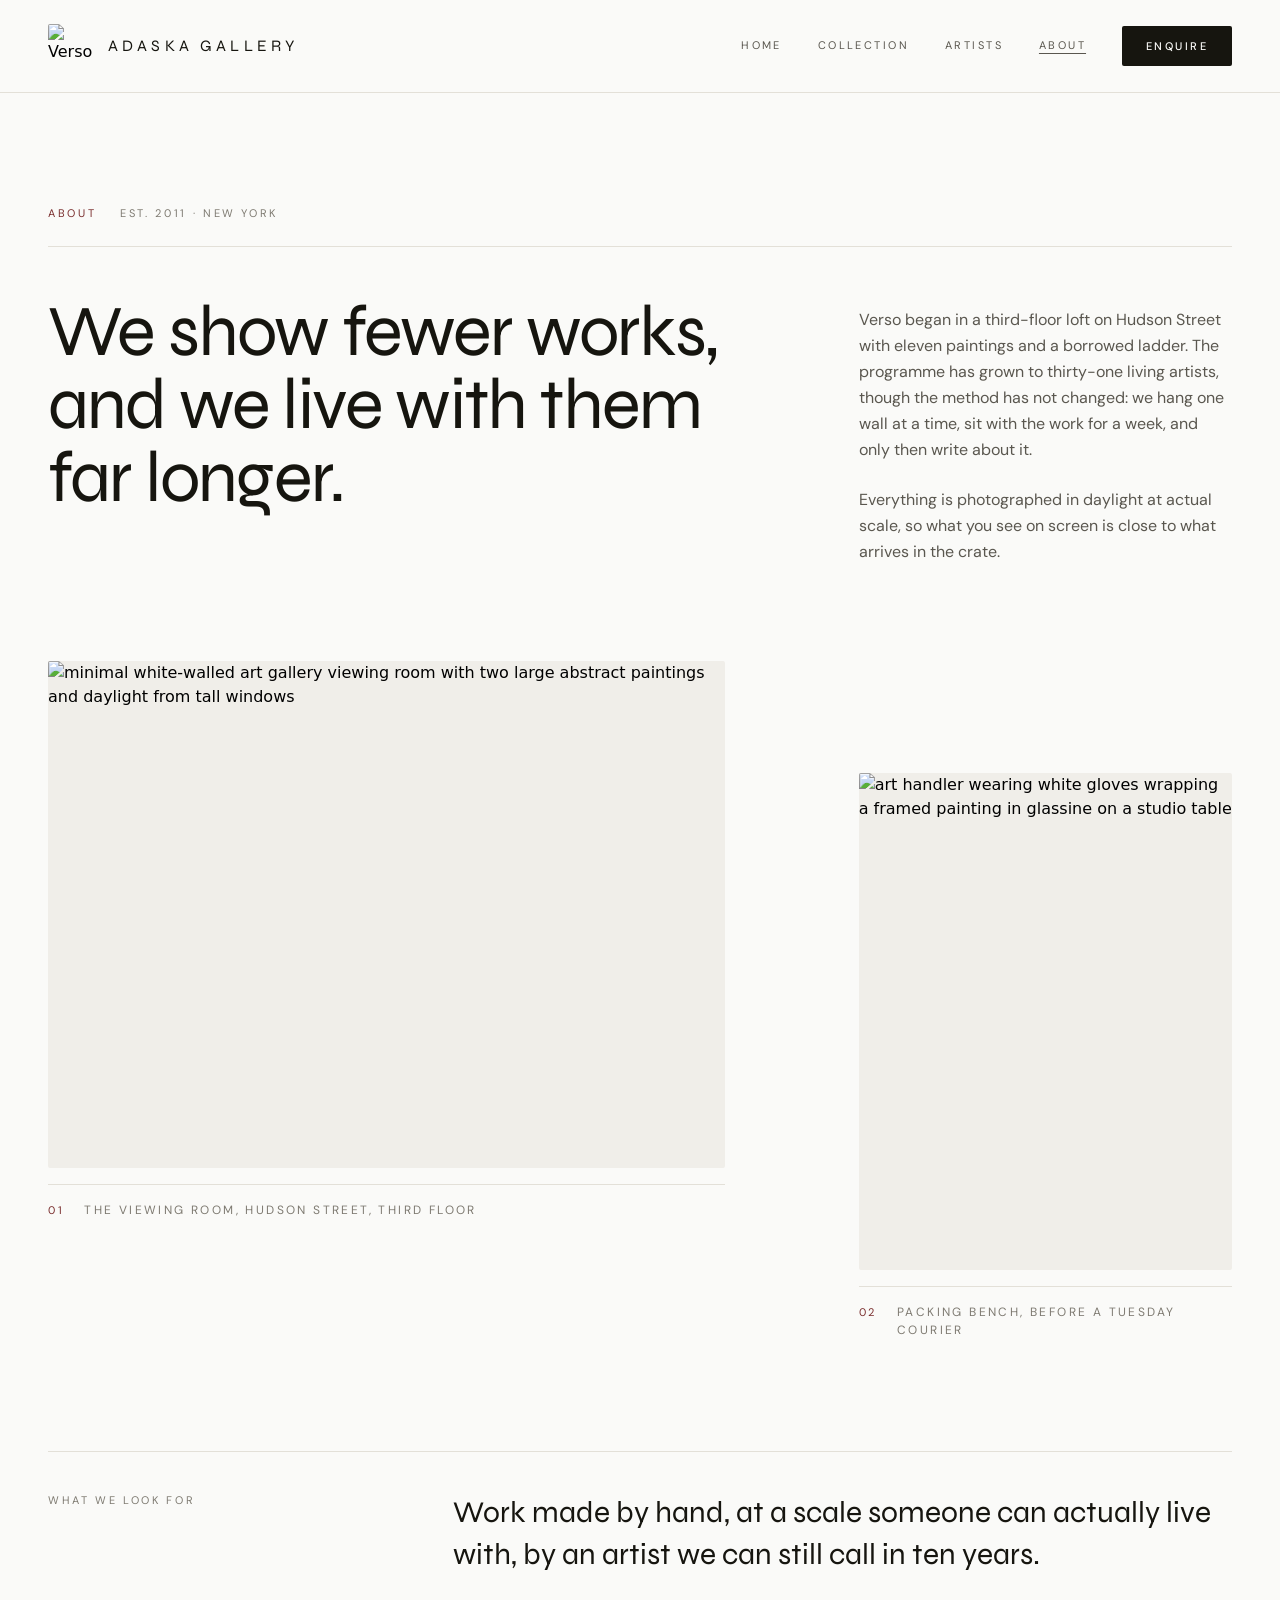
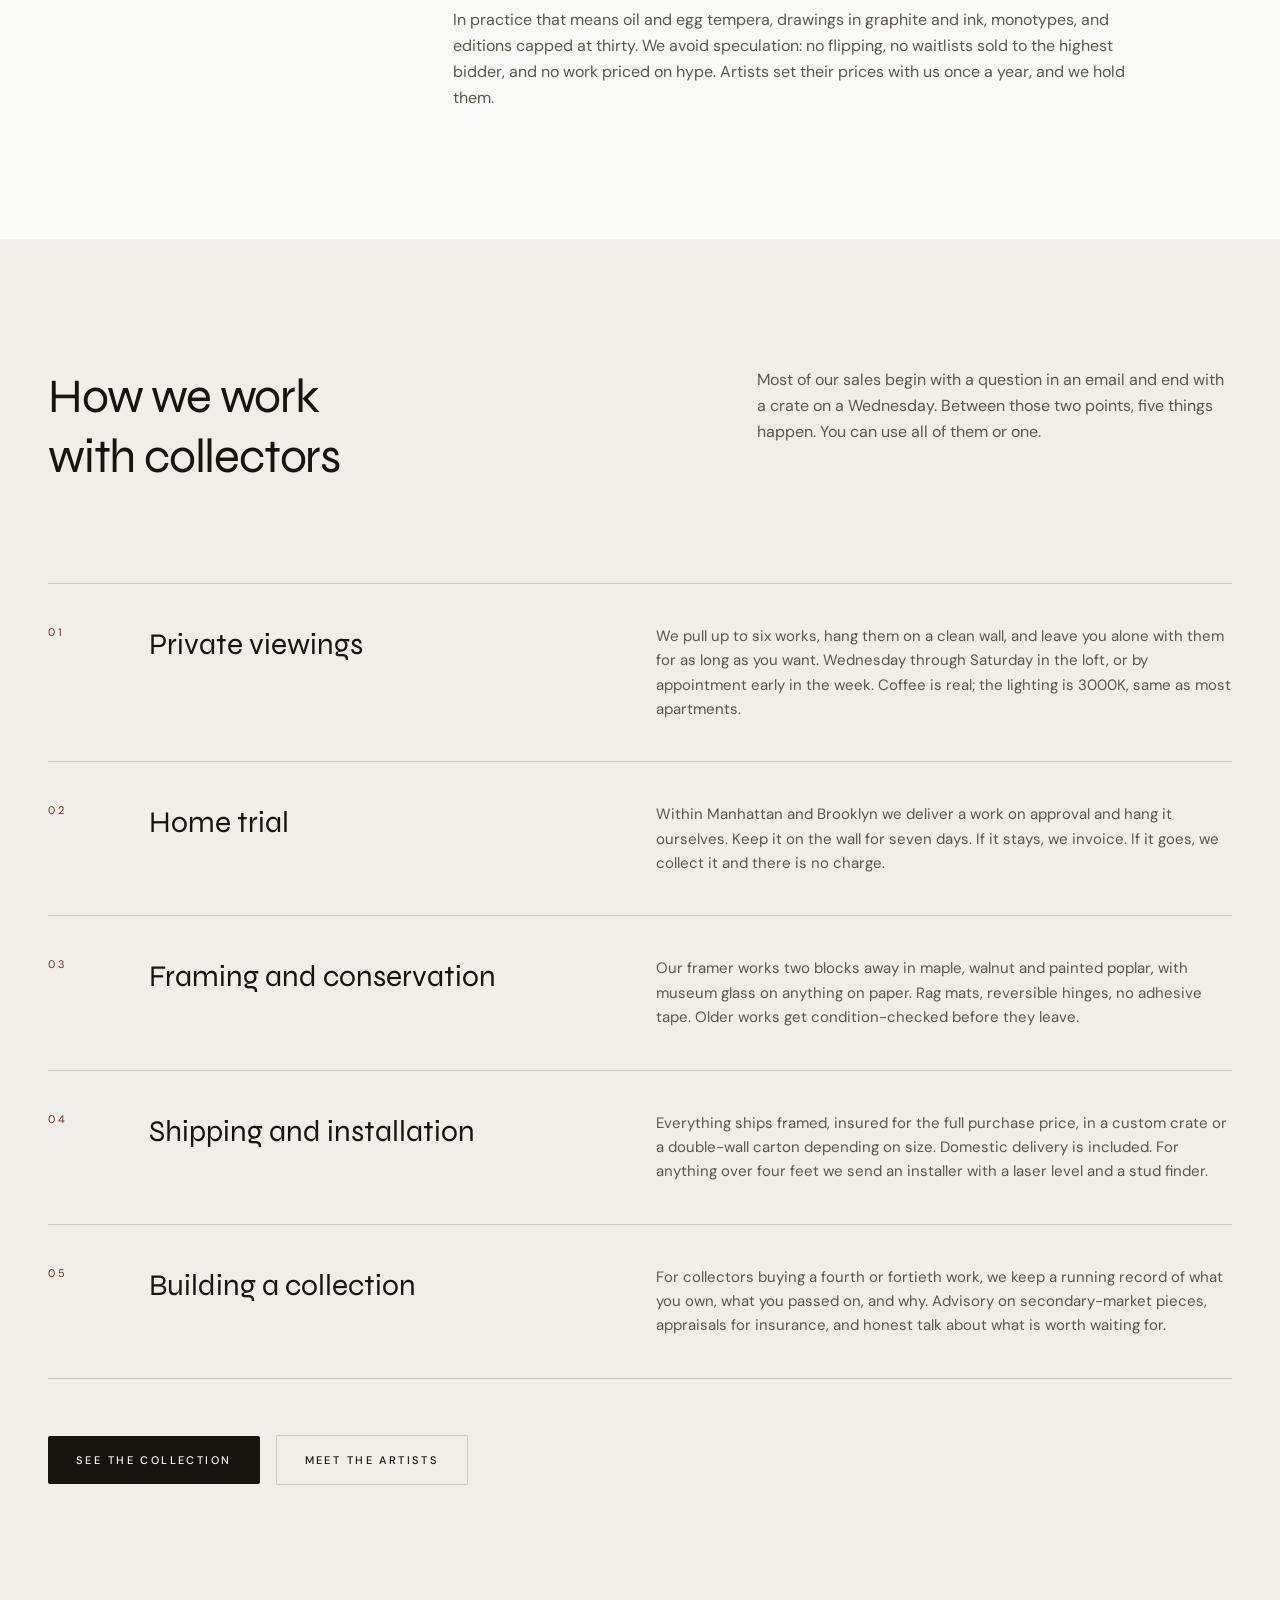
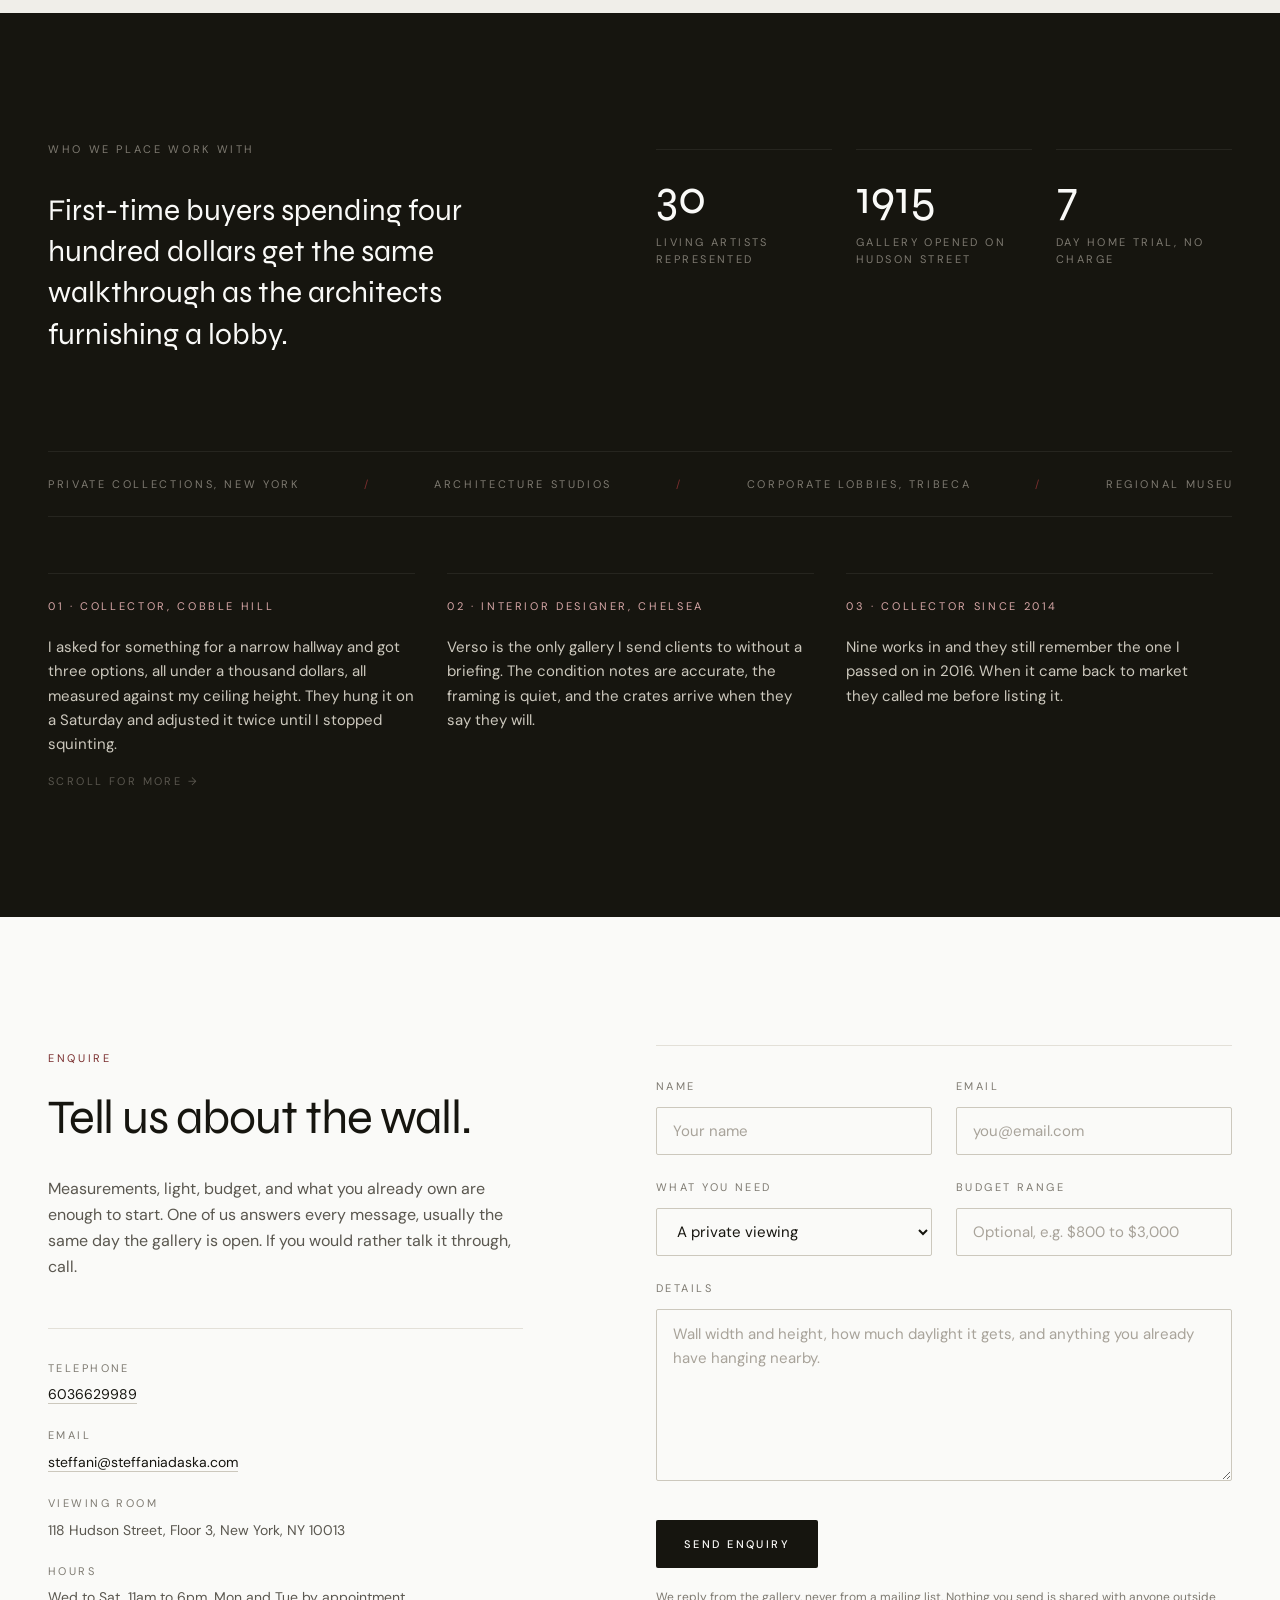
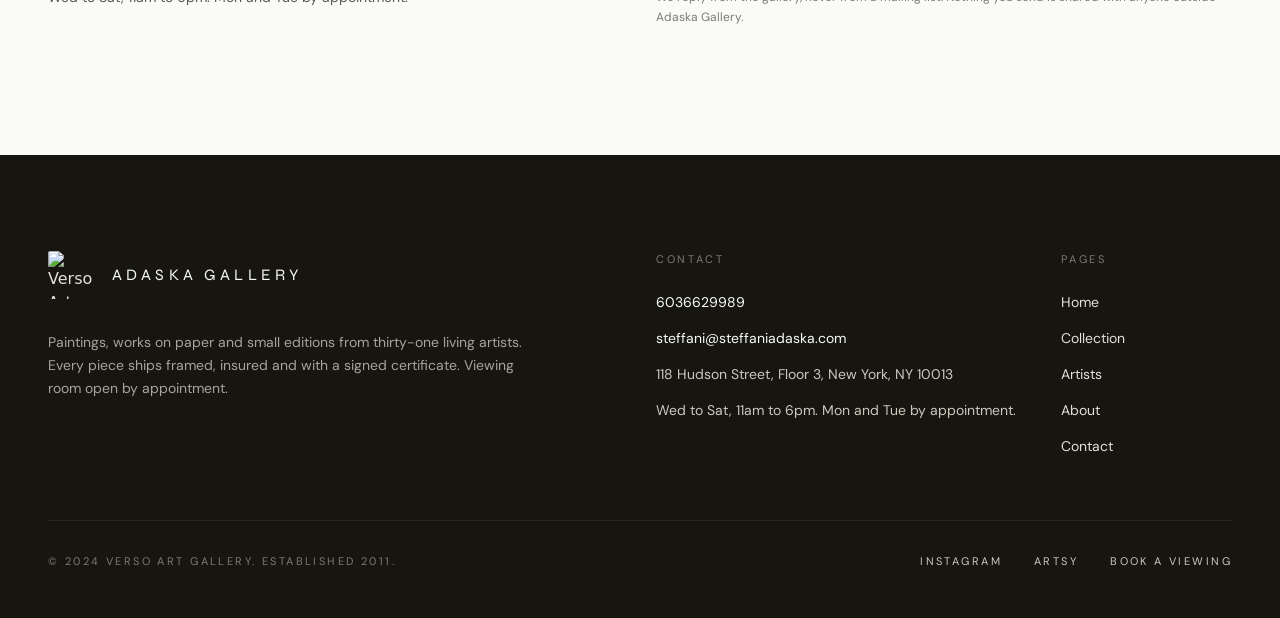
==== about.html @ 9e231cb1 "Initial site generated by Tibly" ====
<!DOCTYPE html><html lang="en"><head>
<meta charset="utf-8"/>
<meta name="viewport" content="width=device-width, initial-scale=1"/>
<title>About Verso Art Gallery | Curatorial View, Collector Services</title>
<meta name="description" content="Verso Art Gallery has placed paintings, works on paper and small editions since 2011. Read how we select work, advise collectors, and handle framing, shipping and installation."/>
<link rel="canonical" href="https://adaska-gallery-8b06.sites.tibly.ai/about"/>
<meta property="og:type" content="website"/>
<meta property="og:url" content="https://adaska-gallery-8b06.sites.tibly.ai/about"/>
<meta property="og:site_name" content="Adaska Gallery"/>
<meta property="og:title" content="About Verso Art Gallery | Curatorial View, Collector Services"/>
<meta property="og:description" content="Verso Art Gallery has placed paintings, works on paper and small editions since 2011. Read how we select work, advise collectors, and handle framing, shipping and installation."/>
<meta name="twitter:card" content="summary_large_image"/>
<script type="application/ld+json" data-tibly-business="">{"@context":"https://schema.org","@type":"Store","email":"steffani@steffaniadaska.com","image":"https://br-winter-boat-ajcnusyq.storage.c-3.us-east-2.aws.neon.tech/tibly-site-media/sites/581e0ce3-4caa-4402-85e6-5f423e33d78e/578f8a3b38a22bcd1ecb31f3c4809f57.jpg","name":"Adaska Gallery","telephone":"6036629989","url":"https://adaska-gallery-8b06.sites.tibly.ai/"}</script>
<link rel="preconnect" href="https://fonts.googleapis.com"/>
<link rel="preconnect" href="https://fonts.gstatic.com" crossorigin=""/>
<link href="https://fonts.googleapis.com/css2?family=Syne:wght@400;500;600;700;800&amp;family=DM+Sans:ital,opsz,wght@0,9..40,300;0,9..40,400;0,9..40,500;1,9..40,400&amp;display=swap" rel="stylesheet"/>
<style>details[open] > *:not(summary){animation:tibly-acc .35s ease}@keyframes tibly-acc{from{opacity:0;transform:translateY(-4px)}}</style>
<style>@media (prefers-reduced-motion:no-preference){.tibly-fx{opacity:0;transform:translateY(24px);transition:opacity .7s ease,transform .7s ease}.tibly-fx.tibly-fx-in{opacity:1;transform:none}}</style>
<script>addEventListener('DOMContentLoaded',function(){if(!('IntersectionObserver' in window))return;var io=new IntersectionObserver(function(es){es.forEach(function(en){if(en.isIntersecting){en.target.classList.add('tibly-fx-in');io.unobserve(en.target)}})},{rootMargin:'0px 0px -8% 0px'});document.querySelectorAll('section[data-block] > *').forEach(function(el){if(el.getBoundingClientRect().top>innerHeight){el.classList.add('tibly-fx');io.observe(el)}})});</script>

<link rel="icon" href="https://br-winter-boat-ajcnusyq.storage.c-3.us-east-2.aws.neon.tech/tibly-site-media/sites/581e0ce3-4caa-4402-85e6-5f423e33d78e/578f8a3b38a22bcd1ecb31f3c4809f57.jpg"/>
<style>.tibly-ba{position:relative;overflow:hidden;--ba:50%;cursor:ew-resize;touch-action:pan-y;user-select:none;-webkit-user-select:none}.tibly-ba>img{display:block;width:100%;height:100%;object-fit:cover}.tibly-ba .tibly-ba-before{position:absolute;inset:0;clip-path:inset(0 calc(100% - var(--ba)) 0 0)}.tibly-ba .tibly-ba-before img{display:block;width:100%;height:100%;object-fit:cover}.tibly-ba::after{content:'';position:absolute;top:0;bottom:0;left:var(--ba);width:2px;margin-left:-1px;background:#fff;box-shadow:0 0 6px rgba(0,0,0,.55);pointer-events:none;z-index:1}.tibly-ba::before{content:'';position:absolute;top:50%;left:var(--ba);width:44px;height:44px;transform:translate(-50%,-50%);border-radius:9999px;background:rgba(0,0,0,.75) url("data:image/svg+xml,%3Csvg%20xmlns='http://www.w3.org/2000/svg'%20viewBox='0%200%2024%2024'%20fill='%23fff'%3E%3Cpath%20d='M9%206l-6%206%206%206zM15%206l6%206-6%206z'/%3E%3C/svg%3E") center/22px 22px no-repeat;border:2px solid #fff;box-shadow:0 2px 8px rgba(0,0,0,.4);pointer-events:none;z-index:1}.tibly-ba input[type=range]{position:absolute;inset:0;width:100%;height:100%;margin:0;opacity:0;pointer-events:none;-webkit-appearance:none;appearance:none;z-index:2}[data-lightbox]{cursor:zoom-in}.tibly-lb{position:fixed;inset:0;z-index:9999;background:rgba(0,0,0,.92);display:flex;align-items:center;justify-content:center;cursor:zoom-out;padding:24px}.tibly-lb img{max-width:100%;max-height:100%;object-fit:contain}</style>
<script>document.addEventListener('input',function(e){var t=e.target;if(!t||t.type!=='range')return;var c=t.closest&&t.closest('.tibly-ba');if(c)c.style.setProperty('--ba',t.value+'%')});document.addEventListener('pointerdown',function(e){var c=e.target.closest&&e.target.closest('.tibly-ba');if(!c||e.button>0)return;e.preventDefault();var inp=c.querySelector('input[type=range]');var set=function(x){var r=c.getBoundingClientRect();if(!r.width)return;var p=Math.max(0,Math.min(100,(x-r.left)*100/r.width));c.style.setProperty('--ba',p+'%');if(inp)inp.value=Math.round(p)};set(e.clientX);var mv=function(ev){set(ev.clientX)};var up=function(){document.removeEventListener('pointermove',mv);document.removeEventListener('pointerup',up);document.removeEventListener('pointercancel',up)};document.addEventListener('pointermove',mv);document.addEventListener('pointerup',up);document.addEventListener('pointercancel',up)});document.addEventListener('click',function(e){var im=e.target.closest&&e.target.closest('[data-lightbox]');if(!im||!(im.currentSrc||im.src))return;e.preventDefault();var o=document.createElement('div');o.className='tibly-lb';var big=document.createElement('img');big.src=im.currentSrc||im.src;big.alt=im.alt||'';o.appendChild(big);o.addEventListener('click',function(){o.remove()});document.addEventListener('keydown',function esc(ev){if(ev.key==='Escape'){o.remove();document.removeEventListener('keydown',esc)}});document.body.appendChild(o)});document.addEventListener('click',function(e){var x=e.target.closest&&e.target.closest('[data-announce-close]');if(!x)return;var b=x.closest('[data-announce]');if(b){b.style.display='none';try{sessionStorage.setItem('tibly-announce','1')}catch(_){}}});addEventListener('DOMContentLoaded',function(){try{if(sessionStorage.getItem('tibly-announce')==='1'){var b=document.querySelector('[data-announce]');if(b)b.style.display='none'}}catch(_){}if('IntersectionObserver' in window&&!matchMedia('(prefers-reduced-motion:reduce)').matches){var els=document.querySelectorAll('[data-count]');if(els.length){var io=new IntersectionObserver(function(es){es.forEach(function(en){if(!en.isIntersecting)return;io.unobserve(en.target);var el=en.target,s=el.textContent||'',m=s.match(/[\d,]*\d(?:\.\d+)?/);if(!m)return;var raw=m[0],num=parseFloat(raw.replace(/,/g,''));if(!isFinite(num))return;var pre=s.slice(0,m.index),post=s.slice(m.index+raw.length),grp=raw.indexOf(',')>=0,dec=(raw.split('.')[1]||'').length,t0=performance.now();requestAnimationFrame(function tick(now){var p=Math.min((now-t0)/1400,1);p=1-Math.pow(1-p,3);var v=(num*p).toFixed(dec);if(grp)v=Number(v).toLocaleString('en-US',{minimumFractionDigits:dec});el.textContent=pre+v+post;if(p<1)requestAnimationFrame(tick)})})},{rootMargin:'0px 0px -10% 0px'});els.forEach(function(el){io.observe(el)})}}var badge=document.querySelector('[data-tibly-open]');if(badge){var src=document.querySelector('[data-tibly-field="hours"]');var txt=(src&&src.textContent||'').toLowerCase();var days=['sun','mon','tue','wed','thu','fri','sat'];var toMin=function(h,mm,ap){h=+h;mm=+(mm||0);if(ap==='pm'&&h!==12)h+=12;if(ap==='am'&&h===12)h=0;return h*60+mm};var spans=[];var re=/(sun|mon|tue|wed|thu|fri|sat|daily|every ?day)[a-z]*\s*(?:[-\u2013\u2014]\s*(sun|mon|tue|wed|thu|fri|sat)[a-z]*)?\s*:?\s*(\d{1,2})(?::(\d{2}))?\s*(am|pm)?\s*[-\u2013\u2014]\s*(\d{1,2})(?::(\d{2}))?\s*(am|pm)?/g,mm;while((mm=re.exec(txt))){var d1=mm[1].slice(0,3),d2=mm[2],ap1=mm[5]||(mm[8]==='pm'&&+mm[3]<=+mm[6]?'am':mm[8]),o=toMin(mm[3],mm[4],ap1),c=toMin(mm[6],mm[7],mm[8]);var from=d1==='dai'||d1==='eve'?0:days.indexOf(d1),to=d2?days.indexOf(d2.slice(0,3)):(d1==='dai'||d1==='eve'?6:from);if(from<0)continue;for(var d=from;;d=(d+1)%7){spans.push([d,o,c]);if(d===to)break}}if(spans.length){var now=new Date(),cur=now.getDay(),min=now.getHours()*60+now.getMinutes();var open=spans.some(function(s){return s[0]===cur&&min>=s[1]&&min<s[2]});badge.textContent=open?(badge.getAttribute('data-open-text')||'Open now'):(badge.getAttribute('data-closed-text')||'Closed now');badge.setAttribute('data-state',open?'open':'closed');badge.hidden=false}}});</script>
<style>header a[aria-current="page"]:not(:has(img,svg)){text-decoration:underline;text-underline-offset:4px;text-decoration-thickness:1px}</style>
<style>#nav-open~[class*="peer-checked:"][class*="fixed"]{min-height:100vh;min-height:100dvh}@media (prefers-reduced-motion:no-preference){label[for="nav-open"] span{transition:transform .3s ease,opacity .2s ease}header:has(#nav-open:checked) label[for="nav-open"]:not([aria-label="Close" i]) span:not(:has(span)):nth-of-type(1){transform:translateY(8px) rotate(45deg)}header:has(#nav-open:checked) label[for="nav-open"]:not([aria-label="Close" i]) span:not(:has(span)):nth-of-type(2){opacity:0}header:has(#nav-open:checked) label[for="nav-open"]:not([aria-label="Close" i]) span:not(:has(span)):nth-of-type(3){transform:translateY(-8px) rotate(-45deg)}#nav-open:checked~[class*="peer-checked:"]{animation:tibly-nav-in .25s ease}#nav-open:checked~[class*="peer-checked:"] label[for="nav-open"]{display:inline-block;animation:tibly-x-in .35s ease}@keyframes tibly-nav-in{from{opacity:0;transform:translateY(10px)}}@keyframes tibly-x-in{from{opacity:0;transform:rotate(-90deg) scale(.6)}}}</style>
<link rel="stylesheet" href="/styles.css?v=82fcded2"/>
</head>
<body>
<!-- block:header -->
<header class="sticky top-0 z-40 bg-surface border-b border-brand-200">
  <input type="checkbox" id="nav-open" class="peer sr-only"/>

  <div class="mx-auto w-full max-w-7xl px-5 sm:px-8 lg:px-12 flex items-center justify-between gap-6 py-4 md:py-6">
    <a class="flex items-center gap-3 sm:gap-4 group" href="/">
      <img data-tibly-logo="" src="https://br-winter-boat-ajcnusyq.storage.c-3.us-east-2.aws.neon.tech/tibly-site-media/sites/581e0ce3-4caa-4402-85e6-5f423e33d78e/578f8a3b38a22bcd1ecb31f3c4809f57.jpg" alt="Verso Art Gallery" class="h-9 w-9 md:h-11 md:w-11 object-cover rounded-xs"/>
      <span class="font-display text-[13px] sm:text-sm md:text-base font-600 uppercase tracking-[0.26em] text-ink transition-colors duration-300 group-hover:text-accent-600" data-tibly-field="business-name">Adaska Gallery</span>
    </a>

    <nav aria-label="Main" class="hidden md:flex items-center gap-9 font-body text-[11px] uppercase tracking-[0.22em] text-brand-600">
      <a class="py-1 border-b border-transparent hover:border-accent-600 hover:text-ink transition-colors duration-300" href="/">Home</a>
      <a class="py-1 border-b border-transparent hover:border-accent-600 hover:text-ink transition-colors duration-300" href="/collection">Collection</a>
      <a class="py-1 border-b border-transparent hover:border-accent-600 hover:text-ink transition-colors duration-300" href="/artists">Artists</a>
      <a aria-current="page" class="py-1 border-b border-transparent hover:border-accent-600 hover:text-ink transition-colors duration-300" href="/about">About</a>
      <a class="btn px-6 py-3" href="/contact">Enquire</a>
    </nav>

    <label for="nav-open" class="md:hidden cursor-pointer p-2 -mr-2" aria-label="Menu">
      <span class="block h-px w-7 bg-ink"></span>
      <span class="block h-px w-7 bg-ink mt-2"></span>
      <span class="block h-px w-7 bg-ink mt-2"></span>
    </label>
  </div>

  <div class="hidden peer-checked:flex md:hidden fixed inset-0 z-50 flex-col bg-surface">
    <div class="flex items-center justify-between px-5 py-4 border-b border-brand-200">
      <span class="flex items-center gap-3">
        <img src="https://br-winter-boat-ajcnusyq.storage.c-3.us-east-2.aws.neon.tech/tibly-site-media/sites/581e0ce3-4caa-4402-85e6-5f423e33d78e/578f8a3b38a22bcd1ecb31f3c4809f57.jpg" alt="Verso Art Gallery" class="h-9 w-9 object-cover rounded-xs"/>
        <span class="font-display text-[13px] uppercase tracking-[0.26em] text-ink">Verso Art Gallery</span>
      </span>
      <label for="nav-open" aria-label="Close" class="cursor-pointer p-2 -mr-2 text-ink">
        <svg viewBox="0 0 24 24" class="h-7 w-7" fill="none" stroke="currentColor" stroke-width="1"><path d="M5 5l14 14M19 5L5 19"></path></svg>
      </label>
    </div>

    <nav aria-label="Main" class="flex-1 overflow-y-auto px-5 py-10 flex flex-col gap-7">
      <a class="flex items-baseline gap-4 font-display text-3xl text-ink" href="/">
        <span class="font-body text-[11px] tracking-[0.24em] text-accent-600">01</span>Home</a>
      <a class="flex items-baseline gap-4 font-display text-3xl text-ink" href="/collection">
        <span class="font-body text-[11px] tracking-[0.24em] text-accent-600">02</span>Collection</a>
      <a class="flex items-baseline gap-4 font-display text-3xl text-ink" href="/artists">
        <span class="font-body text-[11px] tracking-[0.24em] text-accent-600">03</span>Artists</a>
      <a aria-current="page" class="flex items-baseline gap-4 font-display text-3xl text-ink" href="/about">
        <span class="font-body text-[11px] tracking-[0.24em] text-accent-600">04</span>About</a>
      <a class="flex items-baseline gap-4 font-display text-3xl text-ink" href="/contact">
        <span class="font-body text-[11px] tracking-[0.24em] text-accent-600">05</span>Contact</a>
    </nav>

    <div class="px-5 pb-10 pt-6 border-t border-brand-200">
      <a class="btn w-full" href="/contact">Enquire about a work</a>
    </div>
  </div>
</header>
<!-- /block:footer_placeholder_never_used -->
<!-- /block:header -->
<!-- block:about-strip -->
<section class="bg-surface" data-block="about-strip">
  <div class="mx-auto w-full max-w-7xl px-5 sm:px-8 lg:px-12 pt-16 pb-20 md:pt-28 md:pb-32">

    <div class="flex items-center gap-6 border-b border-brand-200 pb-6">
      <span class="font-body text-[11px] uppercase tracking-[0.24em] text-accent-600">About</span>
      <span class="font-body text-[11px] uppercase tracking-[0.24em] text-brand-500">Est. 2011 · New York</span>
    </div>

    <div class="mt-12 grid grid-cols-1 md:grid-cols-12 gap-10 md:gap-8">
      <div class="md:col-span-7">
        <h1 class="font-display text-4xl leading-[1.02] tracking-tight text-ink sm:text-5xl md:text-6xl lg:text-7xl">
          We show fewer works,<br class="hidden sm:block"/> and we live with them<br class="hidden sm:block"/> far longer.
        </h1>
      </div>
      <div class="md:col-span-4 md:col-start-9 md:pt-3">
        <p class="max-w-prose font-body text-base leading-relaxed text-brand-600">
          Verso began in a third-floor loft on Hudson Street with eleven paintings and a borrowed ladder. The programme has grown to thirty-one living artists, though the method has not changed: we hang one wall at a time, sit with the work for a week, and only then write about it.
        </p>
        <p class="mt-6 max-w-prose font-body text-base leading-relaxed text-brand-600">
          Everything is photographed in daylight at actual scale, so what you see on screen is close to what arrives in the crate.
        </p>
      </div>
    </div>

    <div class="mt-16 grid grid-cols-1 md:grid-cols-12 gap-10 md:gap-8 md:mt-24">
      <figure class="md:col-span-7">
        <div class="overflow-hidden rounded-xs bg-brand-100">
          <img loading="lazy" src="https://images.pexels.com/photos/7859581/pexels-photo-7859581.jpeg?auto=compress&amp;cs=tinysrgb&amp;h=650&amp;w=940" data-lightbox="" alt="minimal white-walled art gallery viewing room with two large abstract paintings and daylight from tall windows" class="w-full aspect-[4/3] object-cover animate-kenburns"/>
        </div>
        <figcaption class="mt-4 flex items-baseline gap-5 border-t border-brand-200 pt-4">
          <span class="font-body text-[11px] uppercase tracking-[0.24em] text-accent-600">01</span>
          <span class="font-body text-[12px] uppercase tracking-[0.2em] text-brand-500">The viewing room, Hudson Street, third floor</span>
        </figcaption>
      </figure>

      <figure class="md:col-span-4 md:col-start-9 md:mt-28">
        <div class="overflow-hidden rounded-xs bg-brand-100">
          <img loading="lazy" src="https://images.pexels.com/photos/3914064/pexels-photo-3914064.jpeg?auto=compress&amp;cs=tinysrgb&amp;h=650&amp;w=940" data-lightbox="" alt="art handler wearing white gloves wrapping a framed painting in glassine on a studio table" class="w-full aspect-[3/4] object-cover"/>
        </div>
        <figcaption class="mt-4 flex items-baseline gap-5 border-t border-brand-200 pt-4">
          <span class="font-body text-[11px] uppercase tracking-[0.24em] text-accent-600">02</span>
          <span class="font-body text-[12px] uppercase tracking-[0.2em] text-brand-500">Packing bench, before a Tuesday courier</span>
        </figcaption>
      </figure>
    </div>

    <div class="mt-20 grid grid-cols-1 md:grid-cols-12 gap-8 border-t border-brand-200 pt-10 md:mt-28">
      <h2 class="md:col-span-3 font-body text-[11px] uppercase tracking-[0.24em] text-brand-500">What we look for</h2>
      <div class="md:col-span-8 md:col-start-5">
        <p class="max-w-prose font-display text-2xl leading-snug text-ink sm:text-3xl">
          Work made by hand, at a scale someone can actually live with, by an artist we can still call in ten years.
        </p>
        <p class="mt-8 max-w-prose font-body text-base leading-relaxed text-brand-600">
          In practice that means oil and egg tempera, drawings in graphite and ink, monotypes, and editions capped at thirty. We avoid speculation: no flipping, no waitlists sold to the highest bidder, and no work priced on hype. Artists set their prices with us once a year, and we hold them.
        </p>
      </div>
    </div>
  </div>
</section>
<!-- /block:about-strip -->
<!-- block:service-list -->
<section class="bg-brand-100" data-block="service-list">
  <div class="mx-auto w-full max-w-7xl px-5 sm:px-8 lg:px-12 py-20 md:py-32">

    <div class="grid grid-cols-1 md:grid-cols-12 gap-8">
      <div class="md:col-span-4">
        <h2 class="font-display text-3xl leading-tight tracking-tight text-ink sm:text-4xl md:text-5xl">How we work<br class="hidden md:block"/> with collectors</h2>
      </div>
      <p class="md:col-span-5 md:col-start-8 max-w-prose font-body text-base leading-relaxed text-brand-600">
        Most of our sales begin with a question in an email and end with a crate on a Wednesday. Between those two points, five things happen. You can use all of them or one.
      </p>
    </div>

    <ul class="mt-16 md:mt-24">
      <li class="group border-t border-brand-300 py-8 md:py-10">
        <div class="grid grid-cols-1 md:grid-cols-12 gap-4 md:gap-8">
          <span class="md:col-span-1 font-body text-[11px] uppercase tracking-[0.24em] text-accent-600">01</span>
          <h3 class="md:col-span-4 font-display text-2xl leading-snug text-ink transition-colors duration-300 group-hover:text-accent-600 md:text-3xl">Private viewings</h3>
          <p class="md:col-span-6 md:col-start-7 max-w-prose font-body text-[15px] leading-relaxed text-brand-600">
            We pull up to six works, hang them on a clean wall, and leave you alone with them for as long as you want. Wednesday through Saturday in the loft, or by appointment early in the week. Coffee is real; the lighting is 3000K, same as most apartments.
          </p>
        </div>
      </li>

      <li class="group border-t border-brand-300 py-8 md:py-10">
        <div class="grid grid-cols-1 md:grid-cols-12 gap-4 md:gap-8">
          <span class="md:col-span-1 font-body text-[11px] uppercase tracking-[0.24em] text-accent-600">02</span>
          <h3 class="md:col-span-4 font-display text-2xl leading-snug text-ink transition-colors duration-300 group-hover:text-accent-600 md:text-3xl">Home trial</h3>
          <p class="md:col-span-6 md:col-start-7 max-w-prose font-body text-[15px] leading-relaxed text-brand-600">
            Within Manhattan and Brooklyn we deliver a work on approval and hang it ourselves. Keep it on the wall for seven days. If it stays, we invoice. If it goes, we collect it and there is no charge.
          </p>
        </div>
      </li>

      <li class="group border-t border-brand-300 py-8 md:py-10">
        <div class="grid grid-cols-1 md:grid-cols-12 gap-4 md:gap-8">
          <span class="md:col-span-1 font-body text-[11px] uppercase tracking-[0.24em] text-accent-600">03</span>
          <h3 class="md:col-span-4 font-display text-2xl leading-snug text-ink transition-colors duration-300 group-hover:text-accent-600 md:text-3xl">Framing and conservation</h3>
          <p class="md:col-span-6 md:col-start-7 max-w-prose font-body text-[15px] leading-relaxed text-brand-600">
            Our framer works two blocks away in maple, walnut and painted poplar, with museum glass on anything on paper. Rag mats, reversible hinges, no adhesive tape. Older works get condition-checked before they leave.
          </p>
        </div>
      </li>

      <li class="group border-t border-brand-300 py-8 md:py-10">
        <div class="grid grid-cols-1 md:grid-cols-12 gap-4 md:gap-8">
          <span class="md:col-span-1 font-body text-[11px] uppercase tracking-[0.24em] text-accent-600">04</span>
          <h3 class="md:col-span-4 font-display text-2xl leading-snug text-ink transition-colors duration-300 group-hover:text-accent-600 md:text-3xl">Shipping and installation</h3>
          <p class="md:col-span-6 md:col-start-7 max-w-prose font-body text-[15px] leading-relaxed text-brand-600">
            Everything ships framed, insured for the full purchase price, in a custom crate or a double-wall carton depending on size. Domestic delivery is included. For anything over four feet we send an installer with a laser level and a stud finder.
          </p>
        </div>
      </li>

      <li class="group border-t border-b border-brand-300 py-8 md:py-10">
        <div class="grid grid-cols-1 md:grid-cols-12 gap-4 md:gap-8">
          <span class="md:col-span-1 font-body text-[11px] uppercase tracking-[0.24em] text-accent-600">05</span>
          <h3 class="md:col-span-4 font-display text-2xl leading-snug text-ink transition-colors duration-300 group-hover:text-accent-600 md:text-3xl">Building a collection</h3>
          <p class="md:col-span-6 md:col-start-7 max-w-prose font-body text-[15px] leading-relaxed text-brand-600">
            For collectors buying a fourth or fortieth work, we keep a running record of what you own, what you passed on, and why. Advisory on secondary-market pieces, appraisals for insurance, and honest talk about what is worth waiting for.
          </p>
        </div>
      </li>
    </ul>

    <div class="mt-14 flex flex-col gap-4 sm:flex-row sm:items-center">
      <a class="btn" href="/collection">See the collection</a>
      <a class="btn-secondary" href="/artists">Meet the artists</a>
    </div>
  </div>
</section>
<!-- /block:service-list -->
<!-- block:clients-strip -->
<section class="bg-ink text-brand-200" data-block="clients-strip">
  <div class="mx-auto w-full max-w-7xl px-5 sm:px-8 lg:px-12 py-20 md:py-32">

    <div class="grid grid-cols-1 md:grid-cols-12 gap-10 md:gap-8">
      <div class="md:col-span-5">
        <h2 class="font-body text-[11px] uppercase tracking-[0.24em] text-brand-500">Who we place work with</h2>
        <p class="mt-8 max-w-prose font-display text-2xl leading-snug text-brand-50 sm:text-3xl">
          First-time buyers spending four hundred dollars get the same walkthrough as the architects furnishing a lobby.
        </p>
      </div>

      <dl class="md:col-span-6 md:col-start-7 grid grid-cols-1 sm:grid-cols-3 gap-10 sm:gap-6 md:pt-2">
        <div class="border-t border-brand-800 pt-6">
          <dd class="font-display text-4xl text-brand-50 md:text-5xl"><span data-count="">31</span></dd>
          <dt class="mt-3 font-body text-[11px] uppercase tracking-[0.22em] text-brand-500">Living artists represented</dt>
        </div>
        <div class="border-t border-brand-800 pt-6">
          <dd class="font-display text-4xl text-brand-50 md:text-5xl"><span data-count="">2011</span></dd>
          <dt class="mt-3 font-body text-[11px] uppercase tracking-[0.22em] text-brand-500">Gallery opened on Hudson Street</dt>
        </div>
        <div class="border-t border-brand-800 pt-6">
          <dd class="font-display text-4xl text-brand-50 md:text-5xl"><span data-count="">7</span></dd>
          <dt class="mt-3 font-body text-[11px] uppercase tracking-[0.22em] text-brand-500">Day home trial, no charge</dt>
        </div>
      </dl>
    </div>

    <div class="mt-16 md:mt-24 border-y border-brand-800 py-6 overflow-hidden">
      <div class="flex w-max animate-marquee items-center gap-12 font-body text-[11px] uppercase tracking-[0.24em] text-brand-500 sm:gap-16">
        <span>Private collections, New York</span><span class="text-accent-600">/</span>
        <span>Architecture studios</span><span class="text-accent-600">/</span>
        <span>Corporate lobbies, Tribeca</span><span class="text-accent-600">/</span>
        <span>Regional museum loans</span><span class="text-accent-600">/</span>
        <span>Hospitality commissions</span><span class="text-accent-600">/</span>
        <span>Interior designers</span><span class="text-accent-600">/</span>
        <span>Private collections, New York</span><span class="text-accent-600">/</span>
        <span>Architecture studios</span><span class="text-accent-600">/</span>
        <span>Corporate lobbies, Tribeca</span><span class="text-accent-600">/</span>
        <span>Regional museum loans</span><span class="text-accent-600">/</span>
        <span>Hospitality commissions</span><span class="text-accent-600">/</span>
        <span>Interior designers</span><span class="text-accent-600">/</span>
      </div>
    </div>

    <div class="mt-14 flex gap-5 overflow-x-auto snap-x snap-mandatory pb-4 md:gap-8">
      <figure class="shrink-0 snap-start w-[86%] sm:w-[46%] lg:w-[31%] border-t border-brand-800 pt-6">
        <figcaption class="font-body text-[11px] uppercase tracking-[0.24em] text-accent-300">01 · Collector, Cobble Hill</figcaption>
        <blockquote class="mt-5 font-body text-[15px] leading-relaxed text-brand-300">
          I asked for something for a narrow hallway and got three options, all under a thousand dollars, all measured against my ceiling height. They hung it on a Saturday and adjusted it twice until I stopped squinting.
        </blockquote>
      </figure>
      <figure class="shrink-0 snap-start w-[86%] sm:w-[46%] lg:w-[31%] border-t border-brand-800 pt-6">
        <figcaption class="font-body text-[11px] uppercase tracking-[0.24em] text-accent-300">02 · Interior designer, Chelsea</figcaption>
        <blockquote class="mt-5 font-body text-[15px] leading-relaxed text-brand-300">
          Verso is the only gallery I send clients to without a briefing. The condition notes are accurate, the framing is quiet, and the crates arrive when they say they will.
        </blockquote>
      </figure>
      <figure class="shrink-0 snap-start w-[86%] sm:w-[46%] lg:w-[31%] border-t border-brand-800 pt-6">
        <figcaption class="font-body text-[11px] uppercase tracking-[0.24em] text-accent-300">03 · Collector since 2014</figcaption>
        <blockquote class="mt-5 font-body text-[15px] leading-relaxed text-brand-300">
          Nine works in and they still remember the one I passed on in 2016. When it came back to market they called me before listing it.
        </blockquote>
      </figure>
    </div>
    <p class="font-body text-[11px] uppercase tracking-[0.22em] text-brand-600">Scroll for more →</p>
  </div>
</section>
<!-- /block:clients-strip -->
<!-- block:inquiry-cta -->
<section class="bg-surface" data-block="inquiry-cta">
  <div class="mx-auto w-full max-w-7xl px-5 sm:px-8 lg:px-12 py-20 md:py-32">

    <div class="grid grid-cols-1 md:grid-cols-12 gap-14 md:gap-8">

      <div class="md:col-span-5">
        <span class="font-body text-[11px] uppercase tracking-[0.24em] text-accent-600">Enquire</span>
        <h2 class="mt-6 font-display text-3xl leading-[1.05] tracking-tight text-ink sm:text-4xl md:text-5xl">
          Tell us about the wall.
        </h2>
        <p class="mt-8 max-w-prose font-body text-base leading-relaxed text-brand-600">
          Measurements, light, budget, and what you already own are enough to start. One of us answers every message, usually the same day the gallery is open. If you would rather talk it through, call.
        </p>

        <dl class="mt-12 space-y-6 border-t border-brand-200 pt-8 font-body text-sm">
          <div>
            <dt class="text-[11px] uppercase tracking-[0.22em] text-brand-500">Telephone</dt>
            <dd class="mt-2">
              <a class="text-ink border-b border-brand-300 hover:border-accent-600 hover:text-accent-600 transition-colors duration-300" href="tel:6036629989">
                <span data-tibly-field="phone">6036629989</span>
              </a>
            </dd>
          </div>
          <div>
            <dt class="text-[11px] uppercase tracking-[0.22em] text-brand-500">Email</dt>
            <dd class="mt-2">
              <a class="text-ink border-b border-brand-300 hover:border-accent-600 hover:text-accent-600 transition-colors duration-300 break-words" href="mailto:steffani@steffaniadaska.com">
                <span data-tibly-field="email">steffani@steffaniadaska.com</span>
              </a>
            </dd>
          </div>
          <div>
            <dt class="text-[11px] uppercase tracking-[0.22em] text-brand-500">Viewing room</dt>
            <dd class="mt-2 text-brand-600" data-tibly-field="address">118 Hudson Street, Floor 3, New York, NY 10013</dd>
          </div>
          <div>
            <dt class="text-[11px] uppercase tracking-[0.22em] text-brand-500">Hours</dt>
            <dd class="mt-2 flex flex-wrap items-center gap-3">
              <span class="text-brand-600" data-tibly-field="hours">Wed to Sat, 11am to 6pm. Mon and Tue by appointment.</span>
              <span data-tibly-open="" hidden="" class="rounded-xs border border-brand-300 px-2 py-1 font-body text-[10px] uppercase tracking-[0.2em] text-brand-600 data-[state=open]:border-accent-600 data-[state=open]:text-accent-600"></span>
            </dd>
          </div>
        </dl>
      </div>

      <div class="md:col-span-6 md:col-start-7">
        <form method="POST" action="https://api.tibly.ai/api/public/site-forms" class="border-t border-brand-200 pt-8">
          <input type="hidden" name="_page" value="/about"/>
          <input type="text" name="_gotcha" class="hidden" tabindex="-1" autocomplete="off" aria-hidden="true"/>

          <div class="grid grid-cols-1 sm:grid-cols-2 gap-6">
            <div>
              <label for="name" class="block font-body text-[11px] uppercase tracking-[0.22em] text-brand-500">Name</label>
              <input id="name" name="name" type="text" required="" autocomplete="name" class="mt-3 w-full rounded-xs border border-brand-300 bg-brand-50 px-4 py-3 font-body text-[15px] text-ink placeholder:text-brand-400 transition-colors duration-300 hover:border-brand-400 focus:border-ink focus:outline-2 focus:outline-offset-2 focus:outline-accent-600" placeholder="Your name"/>
            </div>
            <div>
              <label for="email" class="block font-body text-[11px] uppercase tracking-[0.22em] text-brand-500">Email</label>
              <input id="email" name="email" type="email" required="" autocomplete="email" class="mt-3 w-full rounded-xs border border-brand-300 bg-brand-50 px-4 py-3 font-body text-[15px] text-ink placeholder:text-brand-400 transition-colors duration-300 hover:border-brand-400 focus:border-ink focus:outline-2 focus:outline-offset-2 focus:outline-accent-600" placeholder="you@email.com"/>
            </div>
          </div>

          <div class="mt-6 grid grid-cols-1 sm:grid-cols-2 gap-6">
            <div>
              <label for="interest" class="block font-body text-[11px] uppercase tracking-[0.22em] text-brand-500">What you need</label>
              <select id="interest" name="interest" class="mt-3 w-full rounded-xs border border-brand-300 bg-brand-50 px-4 py-3 font-body text-[15px] text-ink transition-colors duration-300 hover:border-brand-400 focus:border-ink focus:outline-2 focus:outline-offset-2 focus:outline-accent-600">
                <option>A private viewing</option>
                <option>A specific work in the collection</option>
                <option>Home trial in NYC</option>
                <option>Framing or conservation</option>
                <option>Collection advisory</option>
                <option>Something else</option>
              </select>
            </div>
            <div>
              <label for="budget" class="block font-body text-[11px] uppercase tracking-[0.22em] text-brand-500">Budget range</label>
              <input id="budget" name="budget" type="text" class="mt-3 w-full rounded-xs border border-brand-300 bg-brand-50 px-4 py-3 font-body text-[15px] text-ink placeholder:text-brand-400 transition-colors duration-300 hover:border-brand-400 focus:border-ink focus:outline-2 focus:outline-offset-2 focus:outline-accent-600" placeholder="Optional, e.g. $800 to $3,000"/>
            </div>
          </div>

          <div class="mt-6">
            <label for="message" class="block font-body text-[11px] uppercase tracking-[0.22em] text-brand-500">Details</label>
            <textarea id="message" name="message" rows="6" required="" class="mt-3 w-full rounded-xs border border-brand-300 bg-brand-50 px-4 py-3 font-body text-[15px] leading-relaxed text-ink placeholder:text-brand-400 transition-colors duration-300 hover:border-brand-400 focus:border-ink focus:outline-2 focus:outline-offset-2 focus:outline-accent-600" placeholder="Wall width and height, how much daylight it gets, and anything you already have hanging nearby."></textarea>
          </div>

          <button type="submit" class="btn mt-8 w-full sm:w-auto">Send enquiry</button>
          <p class="mt-5 font-body text-[12px] leading-relaxed text-brand-500">
            We reply from the gallery, never from a mailing list. Nothing you send is shared with anyone outside <span data-tibly-field="business-name">Adaska Gallery</span>.
          </p>
        </form>
      </div>
    </div>
  </div>
</section>
<!-- /block:inquiry-cta -->
<!-- block:footer -->
<footer class="bg-ink text-brand-200 pb-24 md:pb-12">
  <div class="mx-auto w-full max-w-7xl px-5 sm:px-8 lg:px-12 pt-16 md:pt-24">
    <div class="grid grid-cols-1 md:grid-cols-12 gap-12 md:gap-8">

      <div class="md:col-span-5">
        <div class="flex items-center gap-4">
          <img src="https://br-winter-boat-ajcnusyq.storage.c-3.us-east-2.aws.neon.tech/tibly-site-media/sites/581e0ce3-4caa-4402-85e6-5f423e33d78e/578f8a3b38a22bcd1ecb31f3c4809f57.jpg" alt="Verso Art Gallery" class="h-12 w-12 object-cover rounded-xs"/>
          <span class="font-display text-sm md:text-base uppercase tracking-[0.26em] text-brand-50" data-tibly-field="business-name">Adaska Gallery</span>
        </div>
        <p class="mt-8 max-w-prose font-body text-sm leading-relaxed text-brand-400">
          Paintings, works on paper and small editions from thirty-one living artists. Every piece ships framed, insured and with a signed certificate. Viewing room open by appointment.
        </p>
      </div>

      <div class="md:col-span-4 md:col-start-7">
        <h2 class="font-body text-[11px] uppercase tracking-[0.24em] text-brand-500">Contact</h2>
        <ul class="mt-6 space-y-4 font-body text-sm">
          <li>
            <a class="text-brand-50 border-b border-transparent hover:border-accent-300 hover:text-accent-300 transition-colors duration-300" href="tel:6036629989">
              <span data-tibly-field="phone">6036629989</span>
            </a>
          </li>
          <li>
            <a class="text-brand-50 border-b border-transparent hover:border-accent-300 hover:text-accent-300 transition-colors duration-300 break-words" href="mailto:steffani@steffaniadaska.com">
              <span data-tibly-field="email">steffani@steffaniadaska.com</span>
            </a>
          </li>
          <li><span class="text-brand-300" data-tibly-field="address">118 Hudson Street, Floor 3, New York, NY 10013</span></li>
          <li><span class="text-brand-300" data-tibly-field="hours">Wed to Sat, 11am to 6pm. Mon and Tue by appointment.</span></li>
        </ul>
      </div>

      <div class="md:col-span-2">
        <h2 class="font-body text-[11px] uppercase tracking-[0.24em] text-brand-500">Pages</h2>
        <nav aria-label="Footer" class="mt-6 flex flex-col gap-4 font-body text-sm">
          <a class="text-brand-200 hover:text-accent-300 transition-colors duration-300" href="/">Home</a>
          <a class="text-brand-200 hover:text-accent-300 transition-colors duration-300" href="/collection">Collection</a>
          <a class="text-brand-200 hover:text-accent-300 transition-colors duration-300" href="/artists">Artists</a>
          <a class="text-brand-200 hover:text-accent-300 transition-colors duration-300" href="/about">About</a>
          <a class="text-brand-200 hover:text-accent-300 transition-colors duration-300" href="/contact">Contact</a>
        </nav>
      </div>
    </div>

    <div class="mt-16 pt-8 border-t border-brand-800 flex flex-col gap-6 sm:flex-row sm:items-center sm:justify-between">
      <p class="font-body text-[11px] uppercase tracking-[0.22em] text-brand-500">
        © 2024 Verso Art Gallery. Established 2011.
      </p>
      <div data-tibly-field="links" class="flex flex-wrap gap-x-8 gap-y-3 font-body text-[11px] uppercase tracking-[0.22em]">
        <a class="text-brand-300 border-b border-transparent hover:border-accent-300 hover:text-accent-300 transition-colors duration-300" href="https://instagram.com">Instagram</a>
        <a class="text-brand-300 border-b border-transparent hover:border-accent-300 hover:text-accent-300 transition-colors duration-300" href="https://artsy.net">Artsy</a>
        <a class="text-brand-300 border-b border-transparent hover:border-accent-300 hover:text-accent-300 transition-colors duration-300" href="/contact">Book a viewing</a>
      </div>
    </div>
  </div>

  <div class="md:hidden fixed bottom-0 inset-x-0 z-40 border-t border-brand-700 bg-brand-900">
    <a class="block w-full text-center px-5 py-5 font-body text-[12px] font-medium uppercase tracking-[0.22em] text-brand-50 active:bg-accent-600 transition-colors duration-300" href="tel:6036629989">
      Call the gallery: <span data-tibly-field="phone">6036629989</span>
    </a>
  </div>
</footer>
<!-- /block:footer -->
  <script async="" src="https://api.tibly.ai/widget/v1.js"></script>


</body></html>
---- styles.css ----
/*! tailwindcss v4.3.2 | MIT License | https://tailwindcss.com */
@layer properties{@supports (((-webkit-hyphens:none)) and (not (margin-trim:inline))) or ((-moz-orient:inline) and (not (color:rgb(from red r g b)))){*,:before,:after,::backdrop{--tw-scroll-snap-strictness:proximity;--tw-space-y-reverse:0;--tw-border-style:solid;--tw-leading:initial;--tw-font-weight:initial;--tw-tracking:initial;--tw-duration:initial;--tw-scale-x:1;--tw-scale-y:1;--tw-scale-z:1;--tw-outline-style:solid}}}@layer theme{:root,:host{--font-sans:ui-sans-serif, system-ui, sans-serif, "Apple Color Emoji", "Segoe UI Emoji", "Segoe UI Symbol", "Noto Color Emoji";--font-mono:ui-monospace, SFMono-Regular, Menlo, Monaco, Consolas, "Liberation Mono", "Courier New", monospace;--spacing:.25rem;--container-sm:24rem;--container-2xl:42rem;--container-7xl:80rem;--text-xs:.75rem;--text-xs--line-height:calc(1 / .75);--text-sm:.875rem;--text-sm--line-height:calc(1.25 / .875);--text-base:1rem;--text-base--line-height:calc(1.5 / 1);--text-lg:1.125rem;--text-lg--line-height:calc(1.75 / 1.125);--text-xl:1.25rem;--text-xl--line-height:calc(1.75 / 1.25);--text-2xl:1.5rem;--text-2xl--line-height:calc(2 / 1.5);--text-3xl:1.875rem;--text-3xl--line-height:calc(2.25 / 1.875);--text-4xl:2.25rem;--text-4xl--line-height:calc(2.5 / 2.25);--text-5xl:3rem;--text-5xl--line-height:1;--text-6xl:3.75rem;--text-6xl--line-height:1;--text-7xl:4.5rem;--text-7xl--line-height:1;--text-8xl:6rem;--text-8xl--line-height:1;--font-weight-medium:500;--tracking-tight:-.025em;--leading-tight:1.25;--leading-snug:1.375;--leading-relaxed:1.625;--radius-xs:2px;--radius-sm:4px;--radius-md:8px;--aspect-video:16 / 9;--default-transition-duration:.15s;--default-transition-timing-function:cubic-bezier(.4, 0, .2, 1);--default-font-family:var(--font-sans);--default-mono-font-family:var(--font-mono);--color-brand-50:#fafaf8;--color-brand-100:#f0eee9;--color-brand-200:#e3e0d8;--color-brand-300:#ccc8bd;--color-brand-400:#a8a39a;--color-brand-500:#7e7a71;--color-brand-600:#5a574f;--color-brand-700:#3c3a33;--color-brand-800:#26251f;--color-brand-900:#16150f;--color-surface:#fafaf8;--color-ink:#16150f;--color-accent-50:#fbf3f3;--color-accent-100:#f3e4e4;--color-accent-300:#d8a8a8;--color-accent-500:#9a4040;--color-accent-600:#7a2e2e;--color-accent-700:#5e2323;--color-accent-900:#3a1616;--font-display:"Syne", ui-sans-serif, system-ui, sans-serif;--font-body:"DM Sans", ui-sans-serif, system-ui, sans-serif;--animate-marquee:marquee 30s linear infinite;--animate-kenburns:kenburns 18s ease-in-out infinite alternate;--animate-float:float 6s ease-in-out infinite;--animate-pulse-soft:pulse-soft 4s ease-in-out infinite;--animate-spin-slow:spin-slow 24s linear infinite}}@layer base{*,:after,:before,::backdrop{box-sizing:border-box;border:0 solid;margin:0;padding:0}::file-selector-button{box-sizing:border-box;border:0 solid;margin:0;padding:0}html,:host{-webkit-text-size-adjust:100%;tab-size:4;line-height:1.5;font-family:var(--default-font-family,ui-sans-serif, system-ui, sans-serif, "Apple Color Emoji", "Segoe UI Emoji", "Segoe UI Symbol", "Noto Color Emoji");font-feature-settings:var(--default-font-feature-settings,normal);font-variation-settings:var(--default-font-variation-settings,normal);-webkit-tap-highlight-color:transparent}hr{height:0;color:inherit;border-top-width:1px}abbr:where([title]){-webkit-text-decoration:underline dotted;text-decoration:underline dotted}h1,h2,h3,h4,h5,h6{font-size:inherit;font-weight:inherit}a{color:inherit;-webkit-text-decoration:inherit;-webkit-text-decoration:inherit;-webkit-text-decoration:inherit;text-decoration:inherit}b,strong{font-weight:bolder}code,kbd,samp,pre{font-family:var(--default-mono-font-family,ui-monospace, SFMono-Regular, Menlo, Monaco, Consolas, "Liberation Mono", "Courier New", monospace);font-feature-settings:var(--default-mono-font-feature-settings,normal);font-variation-settings:var(--default-mono-font-variation-settings,normal);font-size:1em}small{font-size:80%}sub,sup{vertical-align:baseline;font-size:75%;line-height:0;position:relative}sub{bottom:-.25em}sup{top:-.5em}table{text-indent:0;border-color:inherit;border-collapse:collapse}:-moz-focusring{outline:auto}progress{vertical-align:baseline}summary{display:list-item}ol,ul,menu{list-style:none}img,svg,video,canvas,audio,iframe,embed,object{vertical-align:middle;display:block}img,video{max-width:100%;height:auto}button,input,select,optgroup,textarea{font:inherit;font-feature-settings:inherit;font-variation-settings:inherit;letter-spacing:inherit;color:inherit;opacity:1;background-color:#0000;border-radius:0}::file-selector-button{font:inherit;font-feature-settings:inherit;font-variation-settings:inherit;letter-spacing:inherit;color:inherit;opacity:1;background-color:#0000;border-radius:0}:where(select:is([multiple],[size])) optgroup{font-weight:bolder}:where(select:is([multiple],[size])) optgroup option{padding-inline-start:20px}::file-selector-button{margin-inline-end:4px}::placeholder{opacity:1}@supports (not ((-webkit-appearance:-apple-pay-button))) or (contain-intrinsic-size:1px){::placeholder{color:currentColor}@supports (color:color-mix(in lab, red, red)){::placeholder{color:color-mix(in oklab, currentcolor 50%, transparent)}}}textarea{resize:vertical}::-webkit-search-decoration{-webkit-appearance:none}::-webkit-date-and-time-value{min-height:1lh;text-align:inherit}::-webkit-datetime-edit{display:inline-flex}::-webkit-datetime-edit-fields-wrapper{padding:0}::-webkit-datetime-edit{padding-block:0}::-webkit-datetime-edit-year-field{padding-block:0}::-webkit-datetime-edit-month-field{padding-block:0}::-webkit-datetime-edit-day-field{padding-block:0}::-webkit-datetime-edit-hour-field{padding-block:0}::-webkit-datetime-edit-minute-field{padding-block:0}::-webkit-datetime-edit-second-field{padding-block:0}::-webkit-datetime-edit-millisecond-field{padding-block:0}::-webkit-datetime-edit-meridiem-field{padding-block:0}::-webkit-calendar-picker-indicator{line-height:1}:-moz-ui-invalid{box-shadow:none}button,input:where([type=button],[type=reset],[type=submit]){appearance:button}::file-selector-button{appearance:button}::-webkit-inner-spin-button{height:auto}::-webkit-outer-spin-button{height:auto}[hidden]:where(:not([hidden=until-found])){display:none!important}}@layer components{.btn{justify-content:center;align-items:center;gap:calc(var(--spacing) * 2);border-radius:var(--radius-xs);background-color:var(--color-ink);padding-inline:calc(var(--spacing) * 7);padding-block:calc(var(--spacing) * 4);font-family:var(--font-body);--tw-font-weight:var(--font-weight-medium);font-size:11px;font-weight:var(--font-weight-medium);--tw-tracking:.22em;letter-spacing:.22em;color:var(--color-brand-50);text-transform:uppercase;transition-property:color,background-color,border-color,outline-color,text-decoration-color,fill,stroke,--tw-gradient-from,--tw-gradient-via,--tw-gradient-to;transition-timing-function:var(--tw-ease,var(--default-transition-timing-function));transition-duration:var(--tw-duration,var(--default-transition-duration));--tw-duration:.3s;transition-duration:.3s;display:inline-flex}@media (hover:hover){.btn:hover{background-color:var(--color-accent-600)}}.btn:focus-visible{outline-style:var(--tw-outline-style);outline-offset:2px;outline-width:2px;outline-color:var(--color-accent-600)}.btn-secondary{justify-content:center;align-items:center;gap:calc(var(--spacing) * 2);border-radius:var(--radius-xs);border-style:var(--tw-border-style);border-width:1px;border-color:var(--color-brand-300);padding-inline:calc(var(--spacing) * 7);padding-block:calc(var(--spacing) * 4);font-family:var(--font-body);--tw-font-weight:var(--font-weight-medium);font-size:11px;font-weight:var(--font-weight-medium);--tw-tracking:.22em;letter-spacing:.22em;color:var(--color-ink);text-transform:uppercase;transition-property:color,background-color,border-color,outline-color,text-decoration-color,fill,stroke,--tw-gradient-from,--tw-gradient-via,--tw-gradient-to;transition-timing-function:var(--tw-ease,var(--default-transition-timing-function));transition-duration:var(--tw-duration,var(--default-transition-duration));--tw-duration:.3s;background-color:#0000;transition-duration:.3s;display:inline-flex}@media (hover:hover){.btn-secondary:hover{border-color:var(--color-ink);background-color:var(--color-brand-100)}}.btn-secondary:focus-visible{outline-style:var(--tw-outline-style);outline-offset:2px;outline-width:2px;outline-color:var(--color-accent-600)}.card{border-radius:var(--radius-xs);border-style:var(--tw-border-style);border-width:1px;border-color:var(--color-brand-200);background-color:var(--color-surface);padding:calc(var(--spacing) * 6);transition-property:color,background-color,border-color,outline-color,text-decoration-color,fill,stroke,--tw-gradient-from,--tw-gradient-via,--tw-gradient-to;transition-timing-function:var(--tw-ease,var(--default-transition-timing-function));transition-duration:var(--tw-duration,var(--default-transition-duration));--tw-duration:.3s;transition-duration:.3s}@media (hover:hover){.card:hover{border-color:var(--color-brand-400)}}}@layer utilities{.sr-only{clip-path:inset(50%);white-space:nowrap;border-width:0;width:1px;height:1px;margin:-1px;padding:0;position:absolute;overflow:hidden}.fixed{position:fixed}.sticky{position:sticky}.inset-0{inset:0}.inset-x-0{inset-inline:0}.top-0{top:0}.bottom-0{bottom:0}.z-40{z-index:40}.z-50{z-index:50}.col-span-2{grid-column:span 2/span 2}.mx-auto{margin-inline:auto}.mt-2{margin-top:calc(var(--spacing) * 2)}.mt-3{margin-top:calc(var(--spacing) * 3)}.mt-4{margin-top:calc(var(--spacing) * 4)}.mt-5{margin-top:calc(var(--spacing) * 5)}.mt-6{margin-top:calc(var(--spacing) * 6)}.mt-7{margin-top:calc(var(--spacing) * 7)}.mt-8{margin-top:calc(var(--spacing) * 8)}.mt-10{margin-top:calc(var(--spacing) * 10)}.mt-12{margin-top:calc(var(--spacing) * 12)}.mt-14{margin-top:calc(var(--spacing) * 14)}.mt-16{margin-top:calc(var(--spacing) * 16)}.mt-20{margin-top:calc(var(--spacing) * 20)}.-mr-2{margin-right:calc(var(--spacing) * -2)}.mb-4{margin-bottom:calc(var(--spacing) * 4)}.mb-10{margin-bottom:calc(var(--spacing) * 10)}.ml-2{margin-left:calc(var(--spacing) * 2)}.block{display:block}.flex{display:flex}.grid{display:grid}.hidden{display:none}.inline-block{display:inline-block}.inline-flex{display:inline-flex}.table{display:table}.aspect-\[3\/4\]{aspect-ratio:3/4}.aspect-\[4\/3\]{aspect-ratio:4/3}.aspect-\[4\/5\]{aspect-ratio:4/5}.aspect-\[7\/5\]{aspect-ratio:7/5}.aspect-square{aspect-ratio:1}.aspect-video{aspect-ratio:var(--aspect-video)}.h-7{height:calc(var(--spacing) * 7)}.h-9{height:calc(var(--spacing) * 9)}.h-12{height:calc(var(--spacing) * 12)}.h-auto{height:auto}.h-full{height:100%}.h-px{height:1px}.w-7{width:calc(var(--spacing) * 7)}.w-9{width:calc(var(--spacing) * 9)}.w-12{width:calc(var(--spacing) * 12)}.w-16{width:calc(var(--spacing) * 16)}.w-\[86\%\]{width:86%}.w-full{width:100%}.w-max{width:max-content}.max-w-2xl{max-width:var(--container-2xl)}.max-w-7xl{max-width:var(--container-7xl)}.max-w-prose{max-width:65ch}.max-w-sm{max-width:var(--container-sm)}.min-w-0{min-width:0}.flex-1{flex:1}.shrink-0{flex-shrink:0}.animate-kenburns{animation:var(--animate-kenburns)}.animate-marquee{animation:var(--animate-marquee)}.cursor-pointer{cursor:pointer}.snap-x{scroll-snap-type:x var(--tw-scroll-snap-strictness)}.snap-mandatory{--tw-scroll-snap-strictness:mandatory}.snap-start{scroll-snap-align:start}.columns-1{columns:1}.columns-2{columns:2}.break-inside-avoid{break-inside:avoid}.grid-cols-1{grid-template-columns:repeat(1,minmax(0,1fr))}.grid-cols-2{grid-template-columns:repeat(2,minmax(0,1fr))}.flex-col{flex-direction:column}.flex-wrap{flex-wrap:wrap}.items-baseline{align-items:baseline}.items-center{align-items:center}.items-end{align-items:flex-end}.items-start{align-items:flex-start}.justify-between{justify-content:space-between}.justify-center{justify-content:center}.gap-1{gap:var(--spacing)}.gap-3{gap:calc(var(--spacing) * 3)}.gap-4{gap:calc(var(--spacing) * 4)}.gap-5{gap:calc(var(--spacing) * 5)}.gap-6{gap:calc(var(--spacing) * 6)}.gap-7{gap:calc(var(--spacing) * 7)}.gap-8{gap:calc(var(--spacing) * 8)}.gap-9{gap:calc(var(--spacing) * 9)}.gap-10{gap:calc(var(--spacing) * 10)}.gap-12{gap:calc(var(--spacing) * 12)}.gap-14{gap:calc(var(--spacing) * 14)}:where(.space-y-3>:not(:last-child)){--tw-space-y-reverse:0;margin-block-start:calc(calc(var(--spacing) * 3) * var(--tw-space-y-reverse));margin-block-end:calc(calc(var(--spacing) * 3) * calc(1 - var(--tw-space-y-reverse)))}:where(.space-y-4>:not(:last-child)){--tw-space-y-reverse:0;margin-block-start:calc(calc(var(--spacing) * 4) * var(--tw-space-y-reverse));margin-block-end:calc(calc(var(--spacing) * 4) * calc(1 - var(--tw-space-y-reverse)))}:where(.space-y-6>:not(:last-child)){--tw-space-y-reverse:0;margin-block-start:calc(calc(var(--spacing) * 6) * var(--tw-space-y-reverse));margin-block-end:calc(calc(var(--spacing) * 6) * calc(1 - var(--tw-space-y-reverse)))}:where(.space-y-7>:not(:last-child)){--tw-space-y-reverse:0;margin-block-start:calc(calc(var(--spacing) * 7) * var(--tw-space-y-reverse));margin-block-end:calc(calc(var(--spacing) * 7) * calc(1 - var(--tw-space-y-reverse)))}.gap-x-8{column-gap:calc(var(--spacing) * 8)}.gap-y-3{row-gap:calc(var(--spacing) * 3)}.gap-y-6{row-gap:calc(var(--spacing) * 6)}.gap-y-8{row-gap:calc(var(--spacing) * 8)}.gap-y-10{row-gap:calc(var(--spacing) * 10)}.self-start{align-self:flex-start}.overflow-hidden{overflow:hidden}.overflow-x-auto{overflow-x:auto}.overflow-y-auto{overflow-y:auto}.rounded-none{border-radius:0}.rounded-xs{border-radius:var(--radius-xs)}.border{border-style:var(--tw-border-style);border-width:1px}.border-0{border-style:var(--tw-border-style);border-width:0}.border-y{border-block-style:var(--tw-border-style);border-block-width:1px}.border-t{border-top-style:var(--tw-border-style);border-top-width:1px}.border-b{border-bottom-style:var(--tw-border-style);border-bottom-width:1px}.border-accent-300{border-color:var(--color-accent-300)}.border-brand-200{border-color:var(--color-brand-200)}.border-brand-300{border-color:var(--color-brand-300)}.border-brand-700{border-color:var(--color-brand-700)}.border-brand-800{border-color:var(--color-brand-800)}.border-transparent{border-color:#0000}.bg-brand-50{background-color:var(--color-brand-50)}.bg-brand-100{background-color:var(--color-brand-100)}.bg-brand-200{background-color:var(--color-brand-200)}.bg-brand-300{background-color:var(--color-brand-300)}.bg-brand-800{background-color:var(--color-brand-800)}.bg-brand-900{background-color:var(--color-brand-900)}.bg-ink{background-color:var(--color-ink)}.bg-surface{background-color:var(--color-surface)}.bg-transparent{background-color:#0000}.object-cover{object-fit:cover}.p-2{padding:calc(var(--spacing) * 2)}.p-5{padding:calc(var(--spacing) * 5)}.p-6{padding:calc(var(--spacing) * 6)}.px-1{padding-inline:var(--spacing)}.px-2{padding-inline:calc(var(--spacing) * 2)}.px-4{padding-inline:calc(var(--spacing) * 4)}.px-5{padding-inline:calc(var(--spacing) * 5)}.px-6{padding-inline:calc(var(--spacing) * 6)}.py-1{padding-block:var(--spacing)}.py-3{padding-block:calc(var(--spacing) * 3)}.py-4{padding-block:calc(var(--spacing) * 4)}.py-5{padding-block:calc(var(--spacing) * 5)}.py-6{padding-block:calc(var(--spacing) * 6)}.py-8{padding-block:calc(var(--spacing) * 8)}.py-10{padding-block:calc(var(--spacing) * 10)}.py-12{padding-block:calc(var(--spacing) * 12)}.py-14{padding-block:calc(var(--spacing) * 14)}.py-16{padding-block:calc(var(--spacing) * 16)}.py-20{padding-block:calc(var(--spacing) * 20)}.pt-1{padding-top:var(--spacing)}.pt-4{padding-top:calc(var(--spacing) * 4)}.pt-6{padding-top:calc(var(--spacing) * 6)}.pt-8{padding-top:calc(var(--spacing) * 8)}.pt-10{padding-top:calc(var(--spacing) * 10)}.pt-12{padding-top:calc(var(--spacing) * 12)}.pt-14{padding-top:calc(var(--spacing) * 14)}.pt-16{padding-top:calc(var(--spacing) * 16)}.pb-1{padding-bottom:var(--spacing)}.pb-4{padding-bottom:calc(var(--spacing) * 4)}.pb-6{padding-bottom:calc(var(--spacing) * 6)}.pb-8{padding-bottom:calc(var(--spacing) * 8)}.pb-10{padding-bottom:calc(var(--spacing) * 10)}.pb-14{padding-bottom:calc(var(--spacing) * 14)}.pb-16{padding-bottom:calc(var(--spacing) * 16)}.pb-20{padding-bottom:calc(var(--spacing) * 20)}.pb-24{padding-bottom:calc(var(--spacing) * 24)}.pb-28{padding-bottom:calc(var(--spacing) * 28)}.text-center{text-align:center}.align-middle{vertical-align:middle}.font-body{font-family:var(--font-body)}.font-display{font-family:var(--font-display)}.text-2xl{font-size:var(--text-2xl);line-height:var(--tw-leading,var(--text-2xl--line-height))}.text-3xl{font-size:var(--text-3xl);line-height:var(--tw-leading,var(--text-3xl--line-height))}.text-4xl{font-size:var(--text-4xl);line-height:var(--tw-leading,var(--text-4xl--line-height))}.text-base{font-size:var(--text-base);line-height:var(--tw-leading,var(--text-base--line-height))}.text-lg{font-size:var(--text-lg);line-height:var(--tw-leading,var(--text-lg--line-height))}.text-sm{font-size:var(--text-sm);line-height:var(--tw-leading,var(--text-sm--line-height))}.text-xl{font-size:var(--text-xl);line-height:var(--tw-leading,var(--text-xl--line-height))}.text-xs{font-size:var(--text-xs);line-height:var(--tw-leading,var(--text-xs--line-height))}.text-\[10px\]{font-size:10px}.text-\[11px\]{font-size:11px}.text-\[12px\]{font-size:12px}.text-\[13px\]{font-size:13px}.text-\[15px\]{font-size:15px}.leading-\[0\.95\]{--tw-leading:.95;line-height:.95}.leading-\[1\.02\]{--tw-leading:1.02;line-height:1.02}.leading-\[1\.05\]{--tw-leading:1.05;line-height:1.05}.leading-relaxed{--tw-leading:var(--leading-relaxed);line-height:var(--leading-relaxed)}.leading-snug{--tw-leading:var(--leading-snug);line-height:var(--leading-snug)}.leading-tight{--tw-leading:var(--leading-tight);line-height:var(--leading-tight)}.font-medium{--tw-font-weight:var(--font-weight-medium);font-weight:var(--font-weight-medium)}.tracking-\[-0\.01em\]{--tw-tracking:-.01em;letter-spacing:-.01em}.tracking-\[-0\.02em\]{--tw-tracking:-.02em;letter-spacing:-.02em}.tracking-\[0\.01em\]{--tw-tracking:.01em;letter-spacing:.01em}.tracking-\[0\.2em\]{--tw-tracking:.2em;letter-spacing:.2em}.tracking-\[0\.22em\]{--tw-tracking:.22em;letter-spacing:.22em}.tracking-\[0\.24em\]{--tw-tracking:.24em;letter-spacing:.24em}.tracking-\[0\.26em\]{--tw-tracking:.26em;letter-spacing:.26em}.tracking-\[0\.28em\]{--tw-tracking:.28em;letter-spacing:.28em}.tracking-tight{--tw-tracking:var(--tracking-tight);letter-spacing:var(--tracking-tight)}.break-words{overflow-wrap:break-word}.text-accent-300{color:var(--color-accent-300)}.text-accent-600{color:var(--color-accent-600)}.text-brand-50{color:var(--color-brand-50)}.text-brand-100{color:var(--color-brand-100)}.text-brand-200{color:var(--color-brand-200)}.text-brand-300{color:var(--color-brand-300)}.text-brand-400{color:var(--color-brand-400)}.text-brand-500{color:var(--color-brand-500)}.text-brand-600{color:var(--color-brand-600)}.text-brand-700{color:var(--color-brand-700)}.text-ink{color:var(--color-ink)}.uppercase{text-transform:uppercase}.transition-colors{transition-property:color,background-color,border-color,outline-color,text-decoration-color,fill,stroke,--tw-gradient-from,--tw-gradient-via,--tw-gradient-to;transition-timing-function:var(--tw-ease,var(--default-transition-timing-function));transition-duration:var(--tw-duration,var(--default-transition-duration))}.transition-transform{transition-property:transform,translate,scale,rotate;transition-timing-function:var(--tw-ease,var(--default-transition-timing-function));transition-duration:var(--tw-duration,var(--default-transition-duration))}.duration-300{--tw-duration:.3s;transition-duration:.3s}.duration-500{--tw-duration:.5s;transition-duration:.5s}@media (hover:hover){.group-hover\:scale-105:is(:where(.group):hover *){--tw-scale-x:105%;--tw-scale-y:105%;--tw-scale-z:105%;scale:var(--tw-scale-x) var(--tw-scale-y)}.group-hover\:text-accent-300:is(:where(.group):hover *){color:var(--color-accent-300)}.group-hover\:text-accent-600:is(:where(.group):hover *){color:var(--color-accent-600)}}.peer-checked\:flex:is(:where(.peer):checked~*){display:flex}.placeholder\:text-brand-400::placeholder{color:var(--color-brand-400)}@media (hover:hover){.hover\:border-accent-300:hover{border-color:var(--color-accent-300)}.hover\:border-accent-600:hover{border-color:var(--color-accent-600)}.hover\:border-brand-400:hover{border-color:var(--color-brand-400)}.hover\:bg-accent-600:hover{background-color:var(--color-accent-600)}.hover\:text-accent-300:hover{color:var(--color-accent-300)}.hover\:text-accent-600:hover{color:var(--color-accent-600)}.hover\:text-brand-50:hover{color:var(--color-brand-50)}.hover\:text-ink:hover{color:var(--color-ink)}}.focus\:border-accent-600:focus{border-color:var(--color-accent-600)}.focus\:border-ink:focus{border-color:var(--color-ink)}.focus\:outline-2:focus{outline-style:var(--tw-outline-style);outline-width:2px}.focus\:outline-offset-2:focus{outline-offset:2px}.focus\:outline-accent-600:focus{outline-color:var(--color-accent-600)}.focus\:outline-none:focus{--tw-outline-style:none;outline-style:none}.active\:bg-accent-600:active{background-color:var(--color-accent-600)}.data-\[state\=closed\]\:text-brand-500[data-state=closed]{color:var(--color-brand-500)}.data-\[state\=open\]\:border-accent-300[data-state=open]{border-color:var(--color-accent-300)}.data-\[state\=open\]\:border-accent-600[data-state=open]{border-color:var(--color-accent-600)}.data-\[state\=open\]\:text-accent-600[data-state=open]{color:var(--color-accent-600)}@media (min-width:40rem){.sm\:col-span-1{grid-column:span 1/span 1}.sm\:col-span-2{grid-column:span 2/span 2}.sm\:block{display:block}.sm\:w-28{width:calc(var(--spacing) * 28)}.sm\:w-\[46\%\]{width:46%}.sm\:w-auto{width:auto}.sm\:shrink-0{flex-shrink:0}.sm\:columns-2{columns:2}.sm\:grid-cols-2{grid-template-columns:repeat(2,minmax(0,1fr))}.sm\:grid-cols-3{grid-template-columns:repeat(3,minmax(0,1fr))}.sm\:flex-row{flex-direction:row}.sm\:items-baseline{align-items:baseline}.sm\:items-center{align-items:center}.sm\:justify-between{justify-content:space-between}.sm\:gap-4{gap:calc(var(--spacing) * 4)}.sm\:gap-6{gap:calc(var(--spacing) * 6)}.sm\:gap-8{gap:calc(var(--spacing) * 8)}.sm\:gap-16{gap:calc(var(--spacing) * 16)}.sm\:self-auto{align-self:auto}.sm\:p-8{padding:calc(var(--spacing) * 8)}.sm\:px-8{padding-inline:calc(var(--spacing) * 8)}.sm\:text-3xl{font-size:var(--text-3xl);line-height:var(--tw-leading,var(--text-3xl--line-height))}.sm\:text-4xl{font-size:var(--text-4xl);line-height:var(--tw-leading,var(--text-4xl--line-height))}.sm\:text-5xl{font-size:var(--text-5xl);line-height:var(--tw-leading,var(--text-5xl--line-height))}.sm\:text-6xl{font-size:var(--text-6xl);line-height:var(--tw-leading,var(--text-6xl--line-height))}.sm\:text-base{font-size:var(--text-base);line-height:var(--tw-leading,var(--text-base--line-height))}.sm\:text-sm{font-size:var(--text-sm);line-height:var(--tw-leading,var(--text-sm--line-height))}}@media (min-width:48rem){.md\:order-1{order:1}.md\:order-2{order:2}.md\:col-span-1{grid-column:span 1/span 1}.md\:col-span-2{grid-column:span 2/span 2}.md\:col-span-3{grid-column:span 3/span 3}.md\:col-span-4{grid-column:span 4/span 4}.md\:col-span-5{grid-column:span 5/span 5}.md\:col-span-6{grid-column:span 6/span 6}.md\:col-span-7{grid-column:span 7/span 7}.md\:col-span-8{grid-column:span 8/span 8}.md\:col-span-9{grid-column:span 9/span 9}.md\:col-start-5{grid-column-start:5}.md\:col-start-6{grid-column-start:6}.md\:col-start-7{grid-column-start:7}.md\:col-start-8{grid-column-start:8}.md\:col-start-9{grid-column-start:9}.md\:mt-16{margin-top:calc(var(--spacing) * 16)}.md\:mt-20{margin-top:calc(var(--spacing) * 20)}.md\:mt-24{margin-top:calc(var(--spacing) * 24)}.md\:mt-28{margin-top:calc(var(--spacing) * 28)}.md\:mb-6{margin-bottom:calc(var(--spacing) * 6)}.md\:mb-16{margin-bottom:calc(var(--spacing) * 16)}.md\:block{display:block}.md\:flex{display:flex}.md\:hidden{display:none}.md\:aspect-\[4\/3\]{aspect-ratio:4/3}.md\:h-11{height:calc(var(--spacing) * 11)}.md\:w-11{width:calc(var(--spacing) * 11)}.md\:columns-3{columns:3}.md\:grid-cols-12{grid-template-columns:repeat(12,minmax(0,1fr))}.md\:flex-row{flex-direction:row}.md\:items-end{align-items:flex-end}.md\:justify-between{justify-content:space-between}.md\:gap-6{gap:calc(var(--spacing) * 6)}.md\:gap-8{gap:calc(var(--spacing) * 8)}.md\:gap-10{gap:calc(var(--spacing) * 10)}.md\:gap-12{gap:calc(var(--spacing) * 12)}.md\:gap-16{gap:calc(var(--spacing) * 16)}.md\:p-10{padding:calc(var(--spacing) * 10)}.md\:py-6{padding-block:calc(var(--spacing) * 6)}.md\:py-10{padding-block:calc(var(--spacing) * 10)}.md\:py-14{padding-block:calc(var(--spacing) * 14)}.md\:py-16{padding-block:calc(var(--spacing) * 16)}.md\:py-24{padding-block:calc(var(--spacing) * 24)}.md\:py-28{padding-block:calc(var(--spacing) * 28)}.md\:py-32{padding-block:calc(var(--spacing) * 32)}.md\:pt-2{padding-top:calc(var(--spacing) * 2)}.md\:pt-3{padding-top:calc(var(--spacing) * 3)}.md\:pt-4{padding-top:calc(var(--spacing) * 4)}.md\:pt-16{padding-top:calc(var(--spacing) * 16)}.md\:pt-20{padding-top:calc(var(--spacing) * 20)}.md\:pt-24{padding-top:calc(var(--spacing) * 24)}.md\:pt-28{padding-top:calc(var(--spacing) * 28)}.md\:pb-12{padding-bottom:calc(var(--spacing) * 12)}.md\:pb-20{padding-bottom:calc(var(--spacing) * 20)}.md\:pb-28{padding-bottom:calc(var(--spacing) * 28)}.md\:pb-32{padding-bottom:calc(var(--spacing) * 32)}.md\:text-3xl{font-size:var(--text-3xl);line-height:var(--tw-leading,var(--text-3xl--line-height))}.md\:text-5xl{font-size:var(--text-5xl);line-height:var(--tw-leading,var(--text-5xl--line-height))}.md\:text-6xl{font-size:var(--text-6xl);line-height:var(--tw-leading,var(--text-6xl--line-height))}.md\:text-7xl{font-size:var(--text-7xl);line-height:var(--tw-leading,var(--text-7xl--line-height))}.md\:text-base{font-size:var(--text-base);line-height:var(--tw-leading,var(--text-base--line-height))}.md\:text-lg{font-size:var(--text-lg);line-height:var(--tw-leading,var(--text-lg--line-height))}}@media (min-width:64rem){.lg\:w-\[31\%\]{width:31%}.lg\:gap-16{gap:calc(var(--spacing) * 16)}.lg\:gap-20{gap:calc(var(--spacing) * 20)}.lg\:p-12{padding:calc(var(--spacing) * 12)}.lg\:px-12{padding-inline:calc(var(--spacing) * 12)}.lg\:py-28{padding-block:calc(var(--spacing) * 28)}.lg\:py-32{padding-block:calc(var(--spacing) * 32)}.lg\:pt-36{padding-top:calc(var(--spacing) * 36)}.lg\:text-7xl{font-size:var(--text-7xl);line-height:var(--tw-leading,var(--text-7xl--line-height))}.lg\:text-8xl{font-size:var(--text-8xl);line-height:var(--tw-leading,var(--text-8xl--line-height))}}}[data-tb-bg]{position:relative}.tb-bg{pointer-events:none;position:absolute;inset:0;overflow:hidden}.tb-bg video,.tb-bg img{object-fit:cover;width:100%;height:100%}.tb-bg-tint{background:#000;position:absolute;inset:0}[data-tb-bg]>:not(.tb-bg){z-index:1;position:relative}@media (prefers-reduced-motion:reduce){.tb-bg video{display:none}}@property --tw-scroll-snap-strictness{syntax:"*";inherits:false;initial-value:proximity}@property --tw-space-y-reverse{syntax:"*";inherits:false;initial-value:0}@property --tw-border-style{syntax:"*";inherits:false;initial-value:solid}@property --tw-leading{syntax:"*";inherits:false}@property --tw-font-weight{syntax:"*";inherits:false}@property --tw-tracking{syntax:"*";inherits:false}@property --tw-duration{syntax:"*";inherits:false}@property --tw-scale-x{syntax:"*";inherits:false;initial-value:1}@property --tw-scale-y{syntax:"*";inherits:false;initial-value:1}@property --tw-scale-z{syntax:"*";inherits:false;initial-value:1}@property --tw-outline-style{syntax:"*";inherits:false;initial-value:solid}@keyframes marquee{to{transform:translate(-50%)}}@keyframes kenburns{to{transform:scale(1.08)}}@keyframes float{0%,to{transform:translateY(0)}50%{transform:translateY(-12px)}}@keyframes pulse-soft{0%,to{opacity:1}50%{opacity:.55}}@keyframes spin-slow{to{transform:rotate(360deg)}}
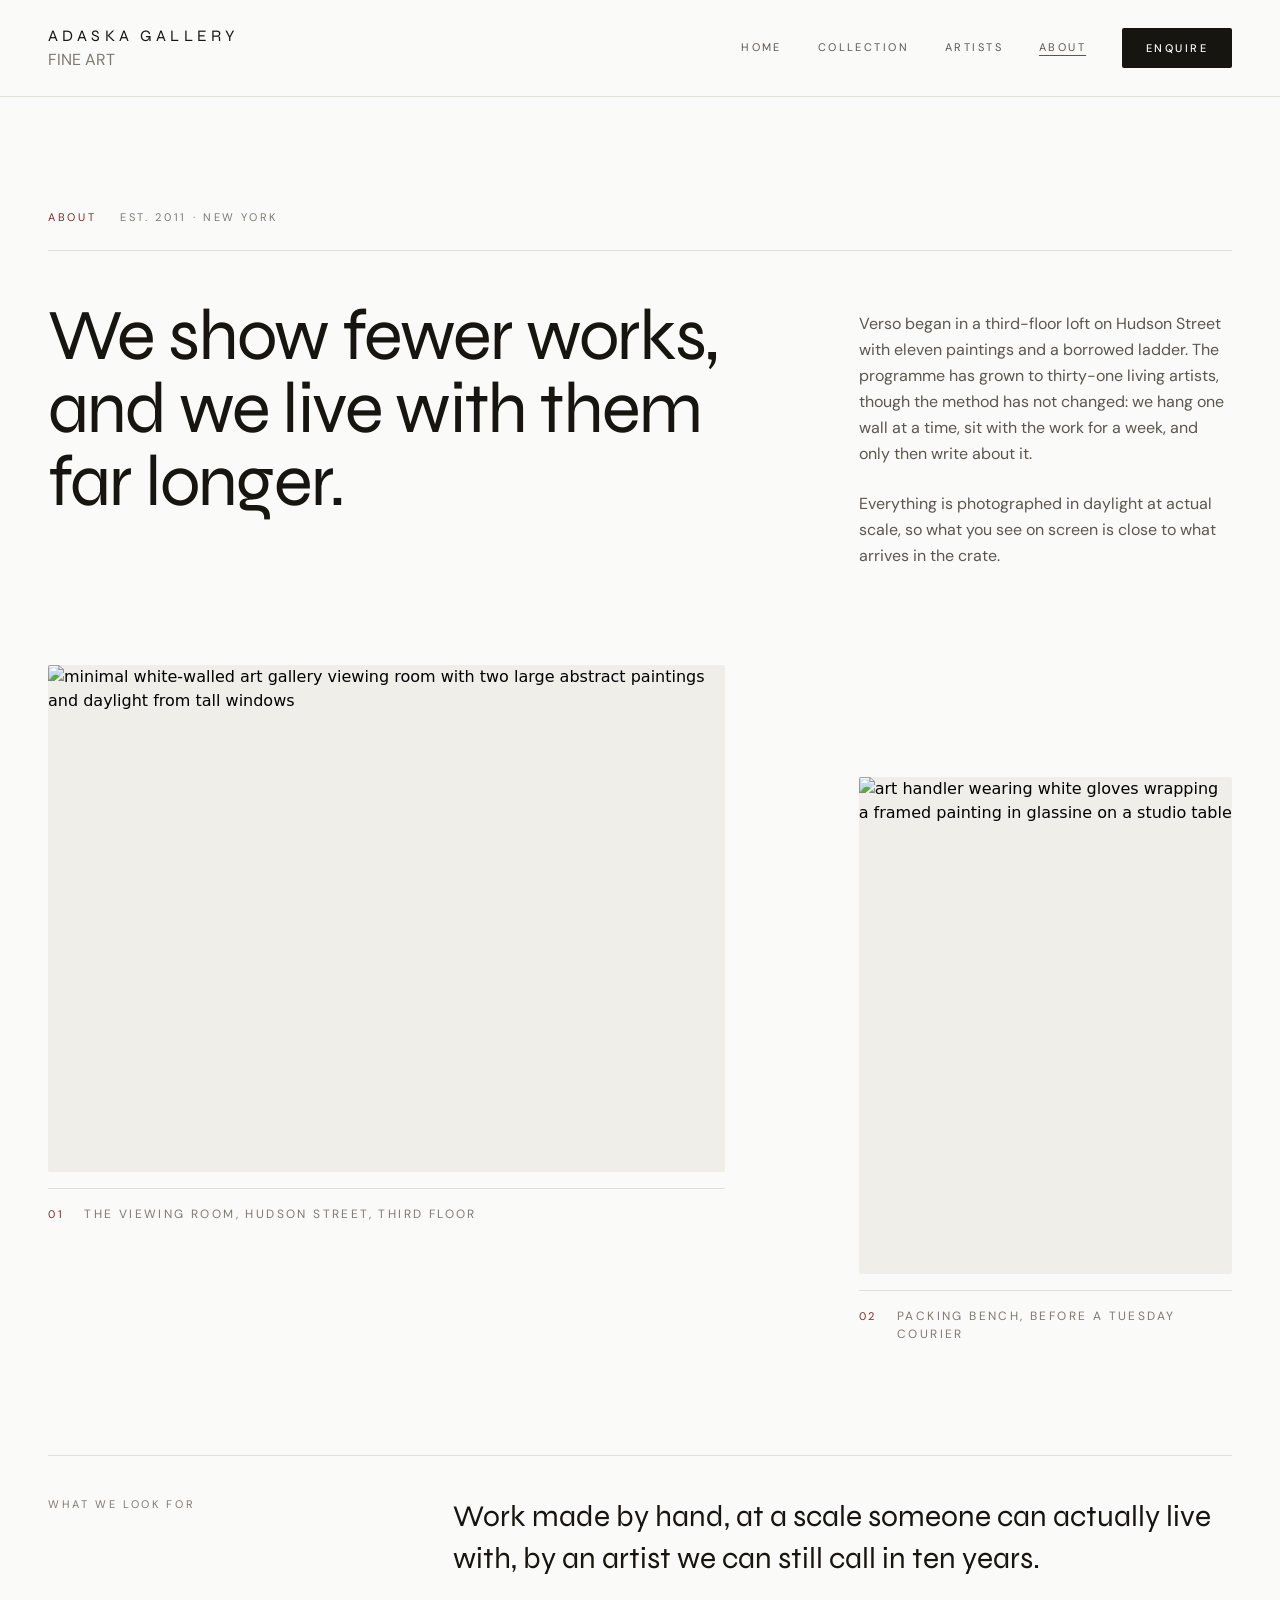
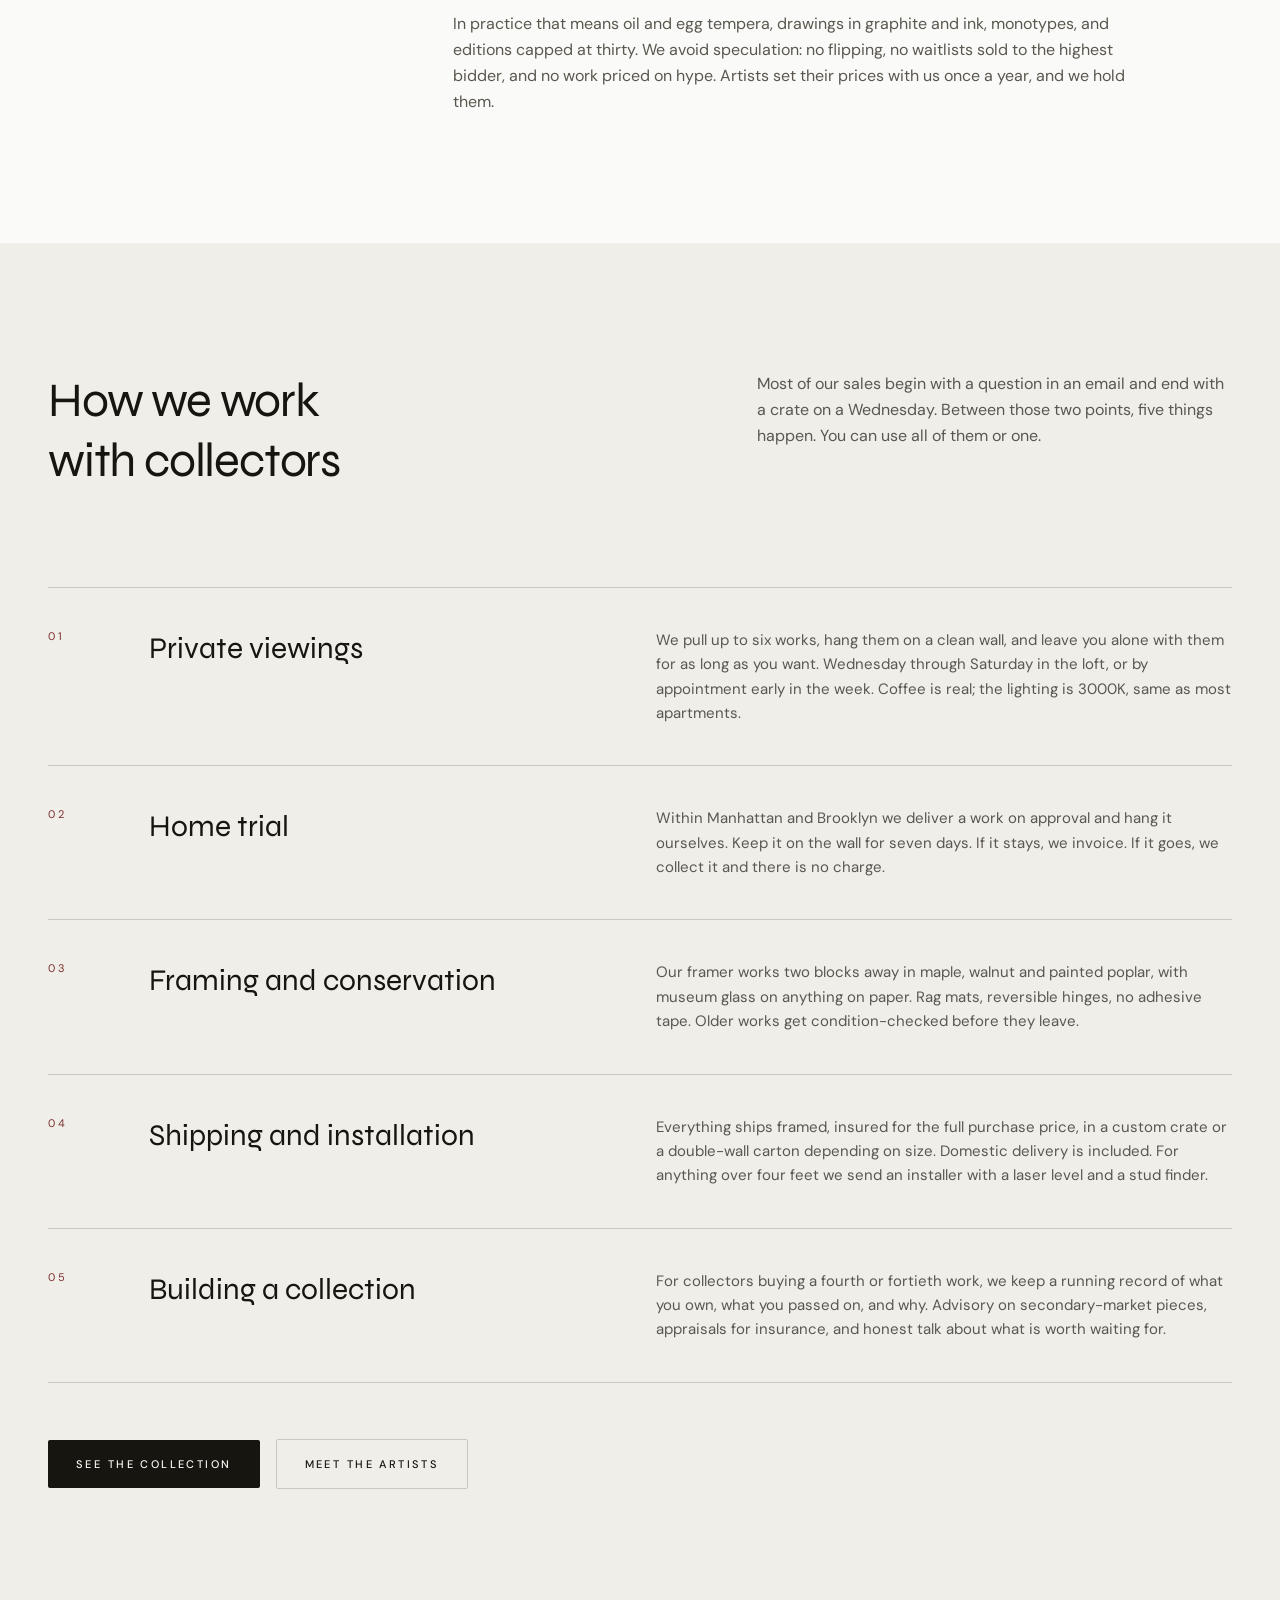
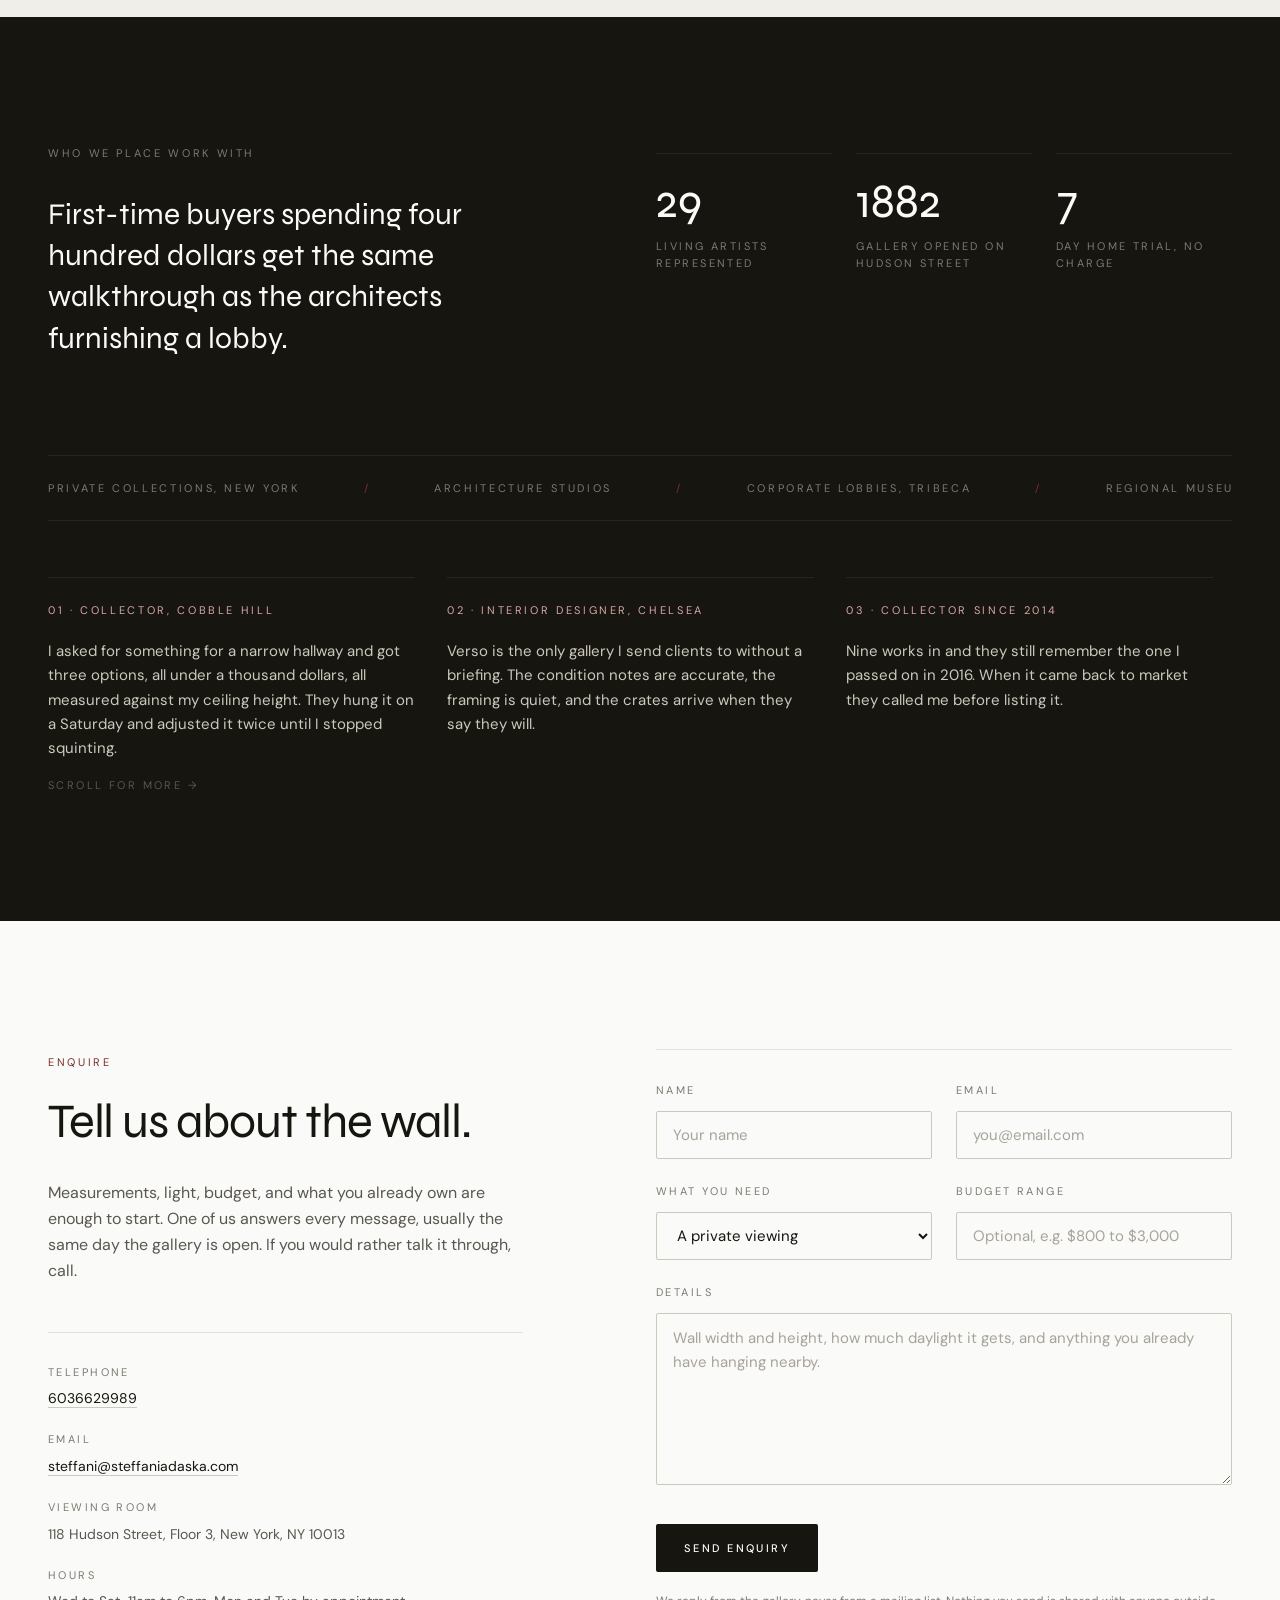
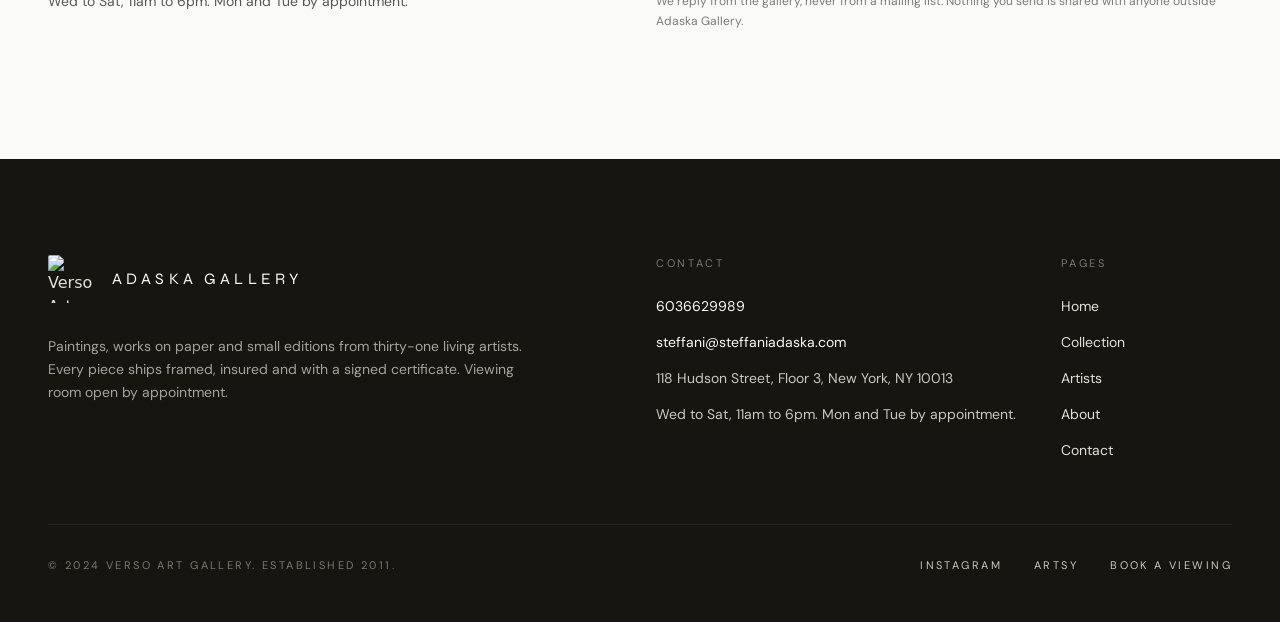
==== commit 1c465544: "Site-wide edit via the Tibly widget" ====
--- a/about.html
+++ b/about.html
@@ -23,7 +23,7 @@
 <script>document.addEventListener('input',function(e){var t=e.target;if(!t||t.type!=='range')return;var c=t.closest&&t.closest('.tibly-ba');if(c)c.style.setProperty('--ba',t.value+'%')});document.addEventListener('pointerdown',function(e){var c=e.target.closest&&e.target.closest('.tibly-ba');if(!c||e.button>0)return;e.preventDefault();var inp=c.querySelector('input[type=range]');var set=function(x){var r=c.getBoundingClientRect();if(!r.width)return;var p=Math.max(0,Math.min(100,(x-r.left)*100/r.width));c.style.setProperty('--ba',p+'%');if(inp)inp.value=Math.round(p)};set(e.clientX);var mv=function(ev){set(ev.clientX)};var up=function(){document.removeEventListener('pointermove',mv);document.removeEventListener('pointerup',up);document.removeEventListener('pointercancel',up)};document.addEventListener('pointermove',mv);document.addEventListener('pointerup',up);document.addEventListener('pointercancel',up)});document.addEventListener('click',function(e){var im=e.target.closest&&e.target.closest('[data-lightbox]');if(!im||!(im.currentSrc||im.src))return;e.preventDefault();var o=document.createElement('div');o.className='tibly-lb';var big=document.createElement('img');big.src=im.currentSrc||im.src;big.alt=im.alt||'';o.appendChild(big);o.addEventListener('click',function(){o.remove()});document.addEventListener('keydown',function esc(ev){if(ev.key==='Escape'){o.remove();document.removeEventListener('keydown',esc)}});document.body.appendChild(o)});document.addEventListener('click',function(e){var x=e.target.closest&&e.target.closest('[data-announce-close]');if(!x)return;var b=x.closest('[data-announce]');if(b){b.style.display='none';try{sessionStorage.setItem('tibly-announce','1')}catch(_){}}});addEventListener('DOMContentLoaded',function(){try{if(sessionStorage.getItem('tibly-announce')==='1'){var b=document.querySelector('[data-announce]');if(b)b.style.display='none'}}catch(_){}if('IntersectionObserver' in window&&!matchMedia('(prefers-reduced-motion:reduce)').matches){var els=document.querySelectorAll('[data-count]');if(els.length){var io=new IntersectionObserver(function(es){es.forEach(function(en){if(!en.isIntersecting)return;io.unobserve(en.target);var el=en.target,s=el.textContent||'',m=s.match(/[\d,]*\d(?:\.\d+)?/);if(!m)return;var raw=m[0],num=parseFloat(raw.replace(/,/g,''));if(!isFinite(num))return;var pre=s.slice(0,m.index),post=s.slice(m.index+raw.length),grp=raw.indexOf(',')>=0,dec=(raw.split('.')[1]||'').length,t0=performance.now();requestAnimationFrame(function tick(now){var p=Math.min((now-t0)/1400,1);p=1-Math.pow(1-p,3);var v=(num*p).toFixed(dec);if(grp)v=Number(v).toLocaleString('en-US',{minimumFractionDigits:dec});el.textContent=pre+v+post;if(p<1)requestAnimationFrame(tick)})})},{rootMargin:'0px 0px -10% 0px'});els.forEach(function(el){io.observe(el)})}}var badge=document.querySelector('[data-tibly-open]');if(badge){var src=document.querySelector('[data-tibly-field="hours"]');var txt=(src&&src.textContent||'').toLowerCase();var days=['sun','mon','tue','wed','thu','fri','sat'];var toMin=function(h,mm,ap){h=+h;mm=+(mm||0);if(ap==='pm'&&h!==12)h+=12;if(ap==='am'&&h===12)h=0;return h*60+mm};var spans=[];var re=/(sun|mon|tue|wed|thu|fri|sat|daily|every ?day)[a-z]*\s*(?:[-\u2013\u2014]\s*(sun|mon|tue|wed|thu|fri|sat)[a-z]*)?\s*:?\s*(\d{1,2})(?::(\d{2}))?\s*(am|pm)?\s*[-\u2013\u2014]\s*(\d{1,2})(?::(\d{2}))?\s*(am|pm)?/g,mm;while((mm=re.exec(txt))){var d1=mm[1].slice(0,3),d2=mm[2],ap1=mm[5]||(mm[8]==='pm'&&+mm[3]<=+mm[6]?'am':mm[8]),o=toMin(mm[3],mm[4],ap1),c=toMin(mm[6],mm[7],mm[8]);var from=d1==='dai'||d1==='eve'?0:days.indexOf(d1),to=d2?days.indexOf(d2.slice(0,3)):(d1==='dai'||d1==='eve'?6:from);if(from<0)continue;for(var d=from;;d=(d+1)%7){spans.push([d,o,c]);if(d===to)break}}if(spans.length){var now=new Date(),cur=now.getDay(),min=now.getHours()*60+now.getMinutes();var open=spans.some(function(s){return s[0]===cur&&min>=s[1]&&min<s[2]});badge.textContent=open?(badge.getAttribute('data-open-text')||'Open now'):(badge.getAttribute('data-closed-text')||'Closed now');badge.setAttribute('data-state',open?'open':'closed');badge.hidden=false}}});</script>
 <style>header a[aria-current="page"]:not(:has(img,svg)){text-decoration:underline;text-underline-offset:4px;text-decoration-thickness:1px}</style>
 <style>#nav-open~[class*="peer-checked:"][class*="fixed"]{min-height:100vh;min-height:100dvh}@media (prefers-reduced-motion:no-preference){label[for="nav-open"] span{transition:transform .3s ease,opacity .2s ease}header:has(#nav-open:checked) label[for="nav-open"]:not([aria-label="Close" i]) span:not(:has(span)):nth-of-type(1){transform:translateY(8px) rotate(45deg)}header:has(#nav-open:checked) label[for="nav-open"]:not([aria-label="Close" i]) span:not(:has(span)):nth-of-type(2){opacity:0}header:has(#nav-open:checked) label[for="nav-open"]:not([aria-label="Close" i]) span:not(:has(span)):nth-of-type(3){transform:translateY(-8px) rotate(-45deg)}#nav-open:checked~[class*="peer-checked:"]{animation:tibly-nav-in .25s ease}#nav-open:checked~[class*="peer-checked:"] label[for="nav-open"]{display:inline-block;animation:tibly-x-in .35s ease}@keyframes tibly-nav-in{from{opacity:0;transform:translateY(10px)}}@keyframes tibly-x-in{from{opacity:0;transform:rotate(-90deg) scale(.6)}}}</style>
-<link rel="stylesheet" href="/styles.css?v=82fcded2"/>
+<link rel="stylesheet" href="/styles.css?v=4d3db3d4"/>
 </head>
 <body>
 <!-- block:header -->
@@ -32,8 +32,10 @@
 
   <div class="mx-auto w-full max-w-7xl px-5 sm:px-8 lg:px-12 flex items-center justify-between gap-6 py-4 md:py-6">
     <a class="flex items-center gap-3 sm:gap-4 group" href="/">
-      <img data-tibly-logo="" src="https://br-winter-boat-ajcnusyq.storage.c-3.us-east-2.aws.neon.tech/tibly-site-media/sites/581e0ce3-4caa-4402-85e6-5f423e33d78e/578f8a3b38a22bcd1ecb31f3c4809f57.jpg" alt="Verso Art Gallery" class="h-9 w-9 md:h-11 md:w-11 object-cover rounded-xs"/>
-      <span class="font-display text-[13px] sm:text-sm md:text-base font-600 uppercase tracking-[0.26em] text-ink transition-colors duration-300 group-hover:text-accent-600" data-tibly-field="business-name">Adaska Gallery</span>
+      <span class="flex flex-col">
+        <span class="font-display text-base sm:text-lg md:text-xl font-600 uppercase tracking-[0.26em] text-ink transition-colors duration-300 group-hover:text-accent-600" data-tibly-field="business-name">Adaska Gallery</span>
+        <span class="font-body text-[9px] md:text-[10px] uppercase tracking-[0.42em] text-brand-500">Fine Art</span>
+      </span>
     </a>
 
     <nav aria-label="Main" class="hidden md:flex items-center gap-9 font-body text-[11px] uppercase tracking-[0.22em] text-brand-600">
@@ -54,8 +56,10 @@
   <div class="hidden peer-checked:flex md:hidden fixed inset-0 z-50 flex-col bg-surface">
     <div class="flex items-center justify-between px-5 py-4 border-b border-brand-200">
       <span class="flex items-center gap-3">
-        <img src="https://br-winter-boat-ajcnusyq.storage.c-3.us-east-2.aws.neon.tech/tibly-site-media/sites/581e0ce3-4caa-4402-85e6-5f423e33d78e/578f8a3b38a22bcd1ecb31f3c4809f57.jpg" alt="Verso Art Gallery" class="h-9 w-9 object-cover rounded-xs"/>
-        <span class="font-display text-[13px] uppercase tracking-[0.26em] text-ink">Verso Art Gallery</span>
+        <span class="flex flex-col">
+          <span class="font-display text-base uppercase tracking-[0.26em] text-ink">Adaska Gallery</span>
+          <span class="font-body text-[9px] uppercase tracking-[0.42em] text-brand-500">Fine Art</span>
+        </span>
       </span>
       <label for="nav-open" aria-label="Close" class="cursor-pointer p-2 -mr-2 text-ink">
         <svg viewBox="0 0 24 24" class="h-7 w-7" fill="none" stroke="currentColor" stroke-width="1"><path d="M5 5l14 14M19 5L5 19"></path></svg>
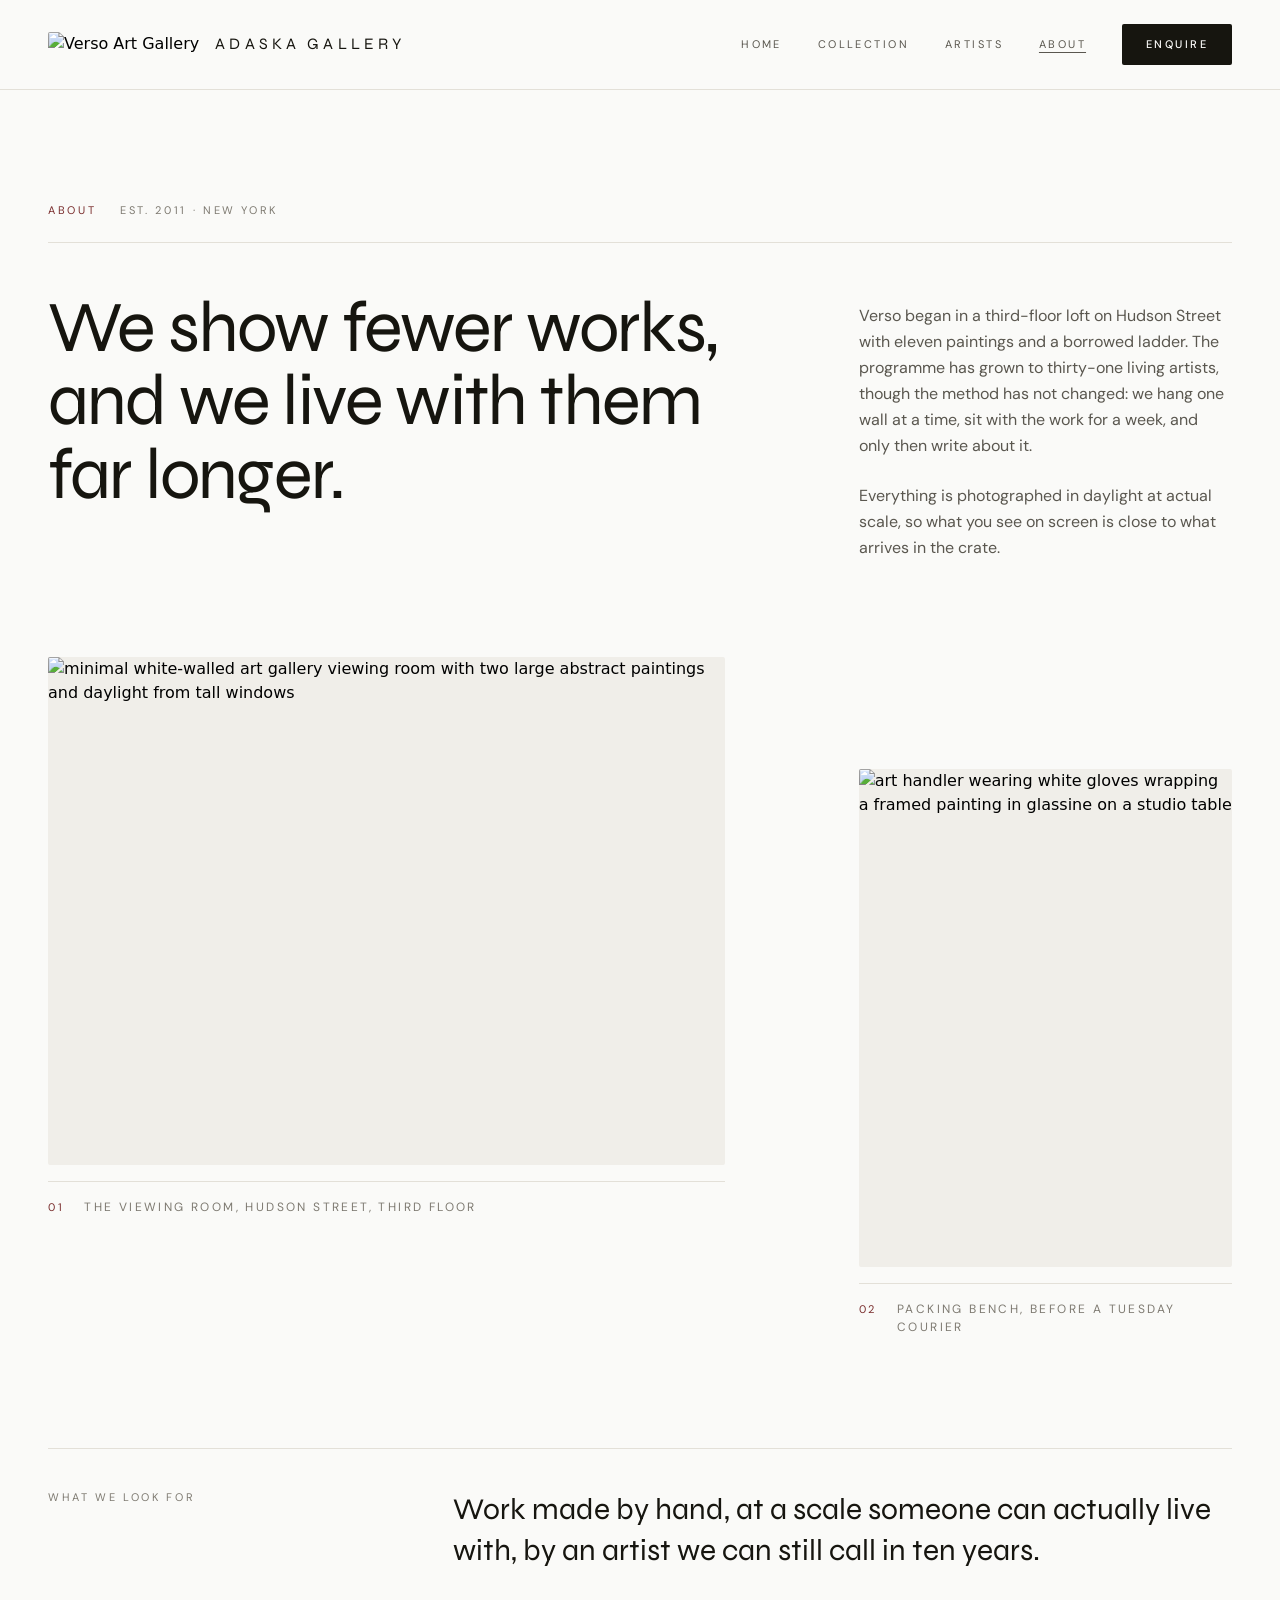
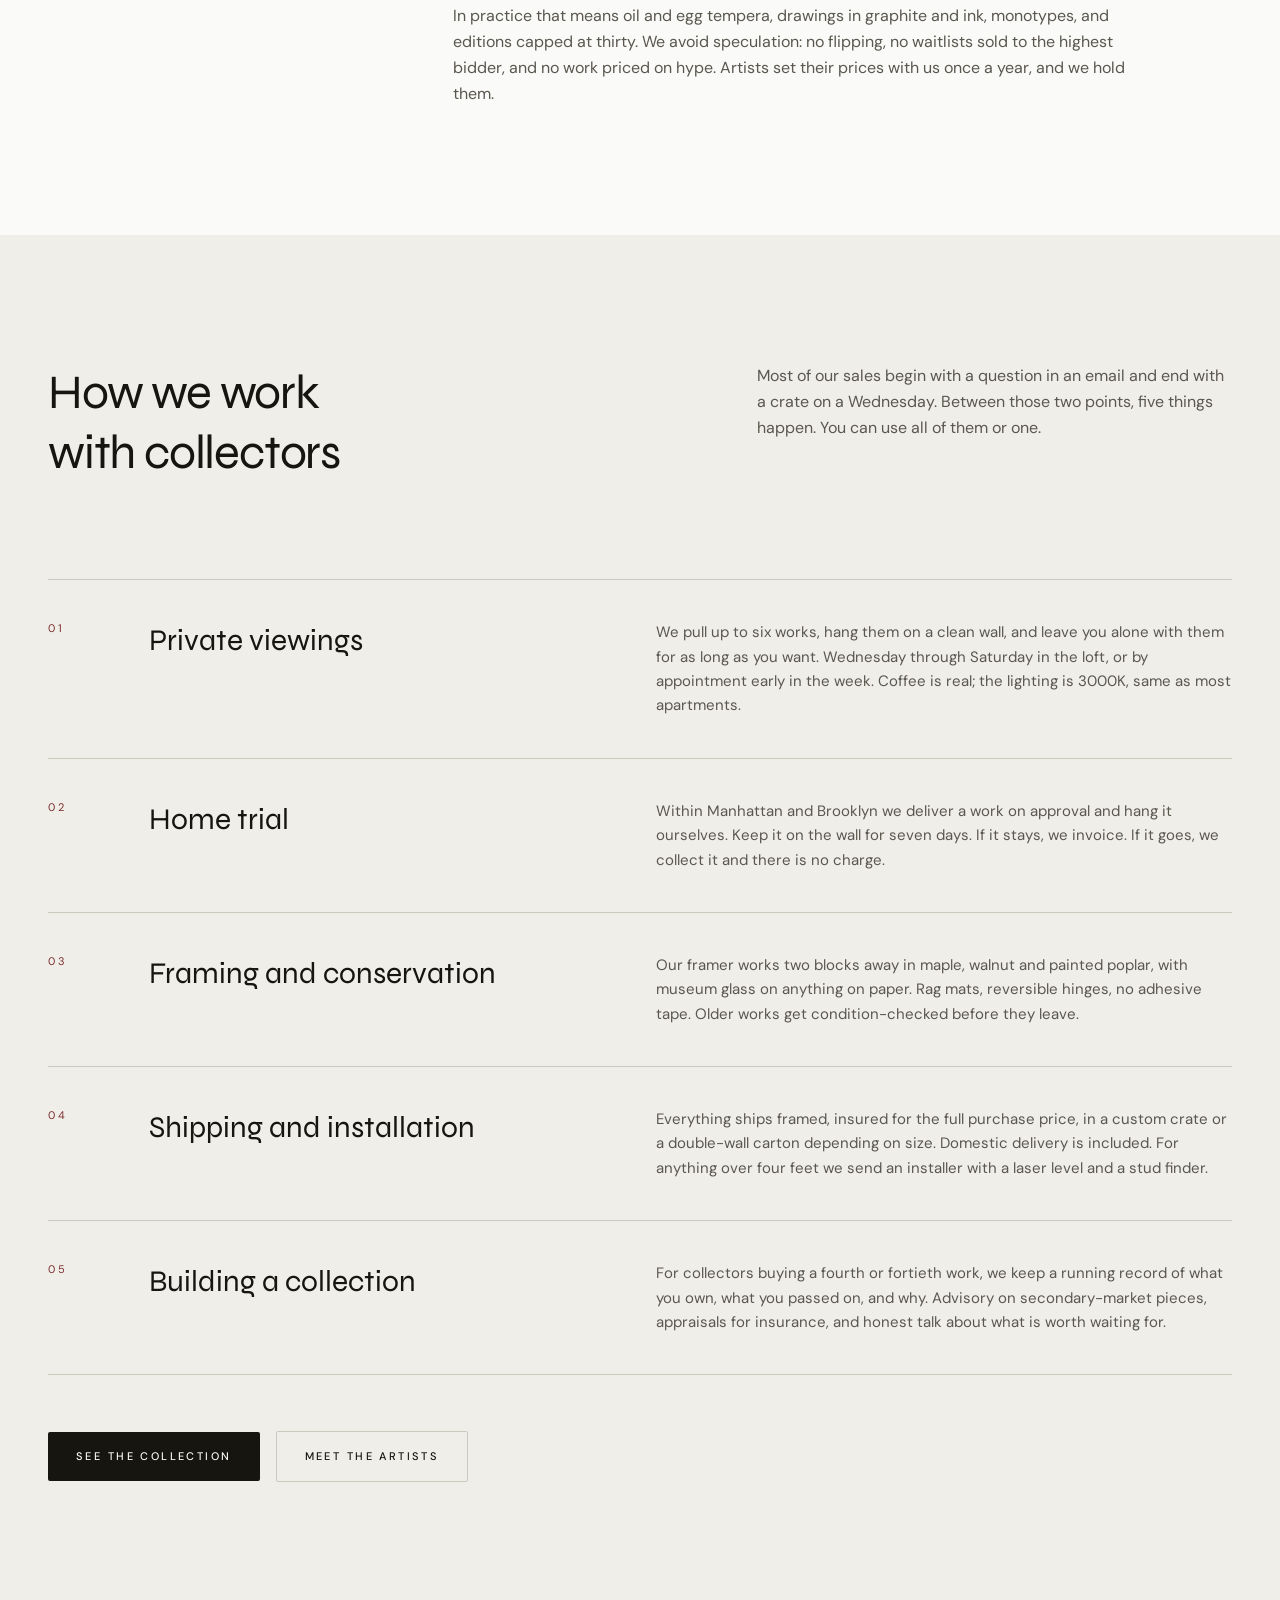
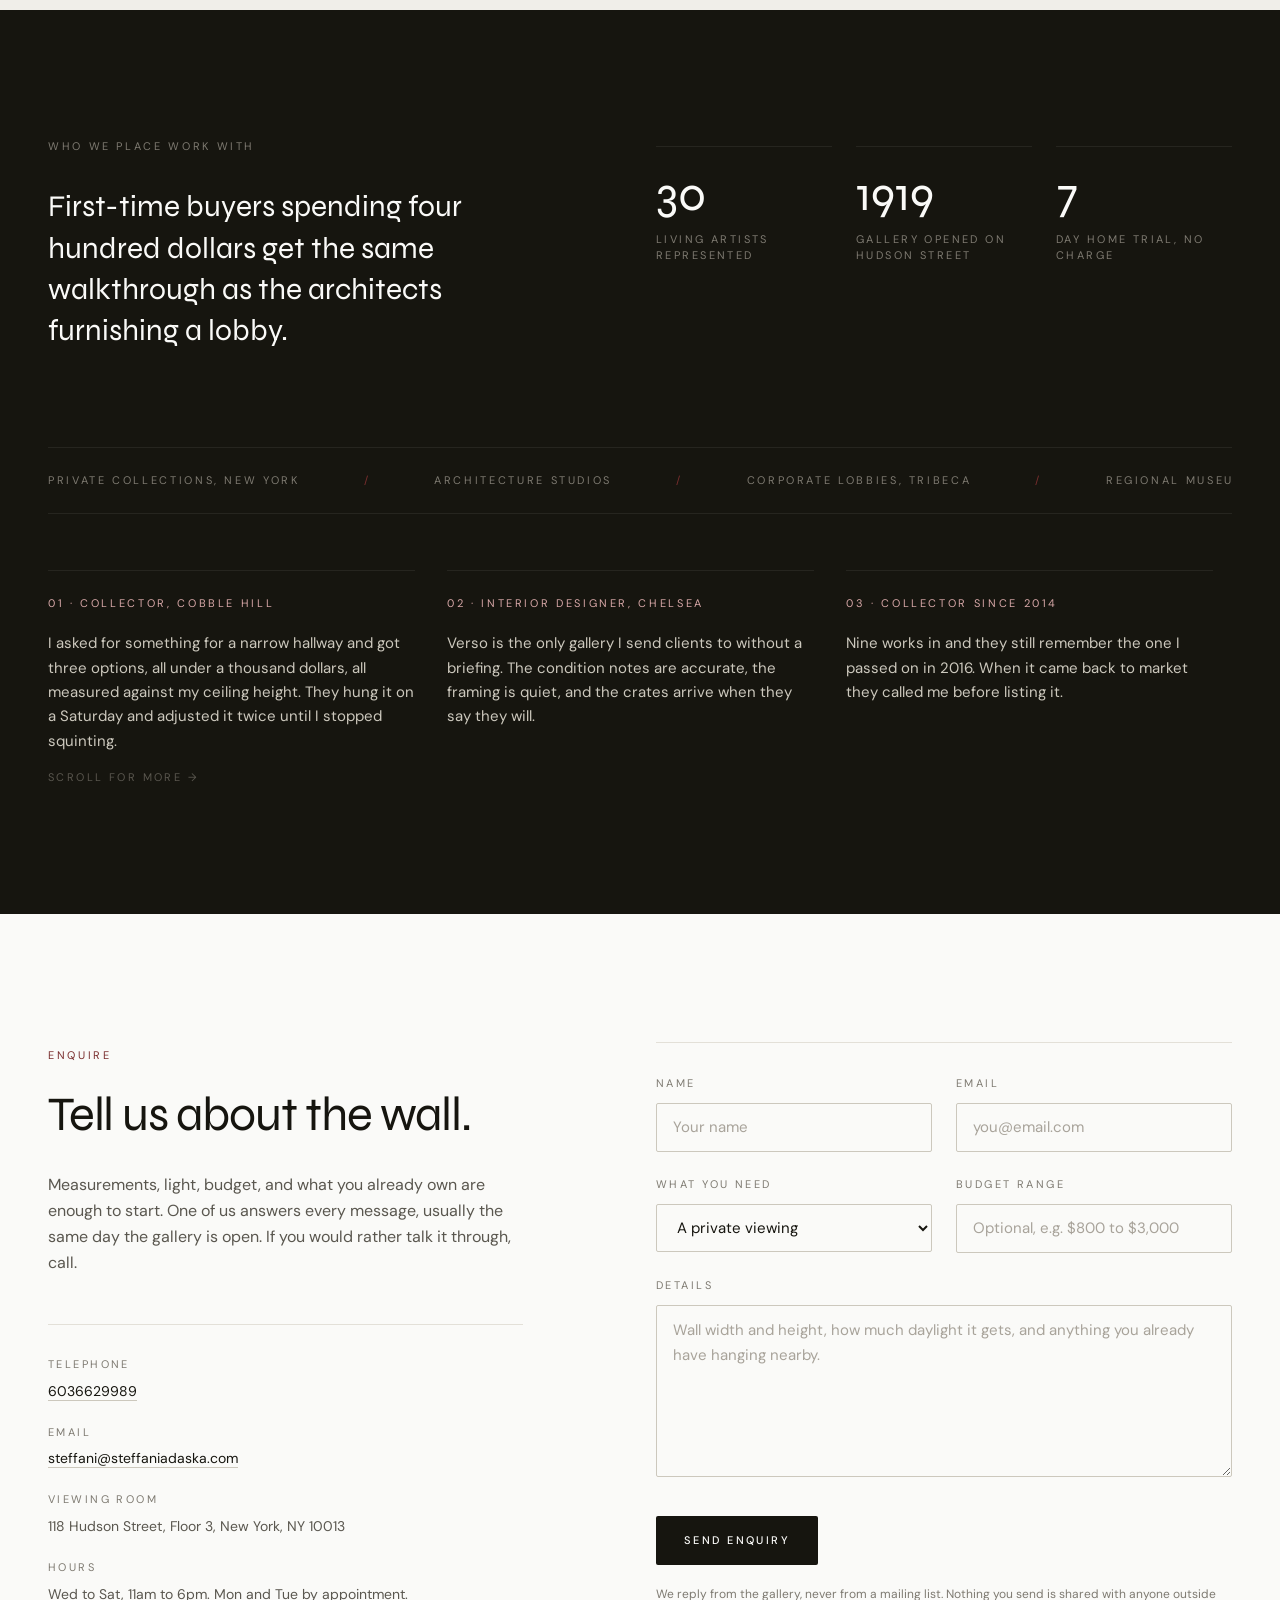
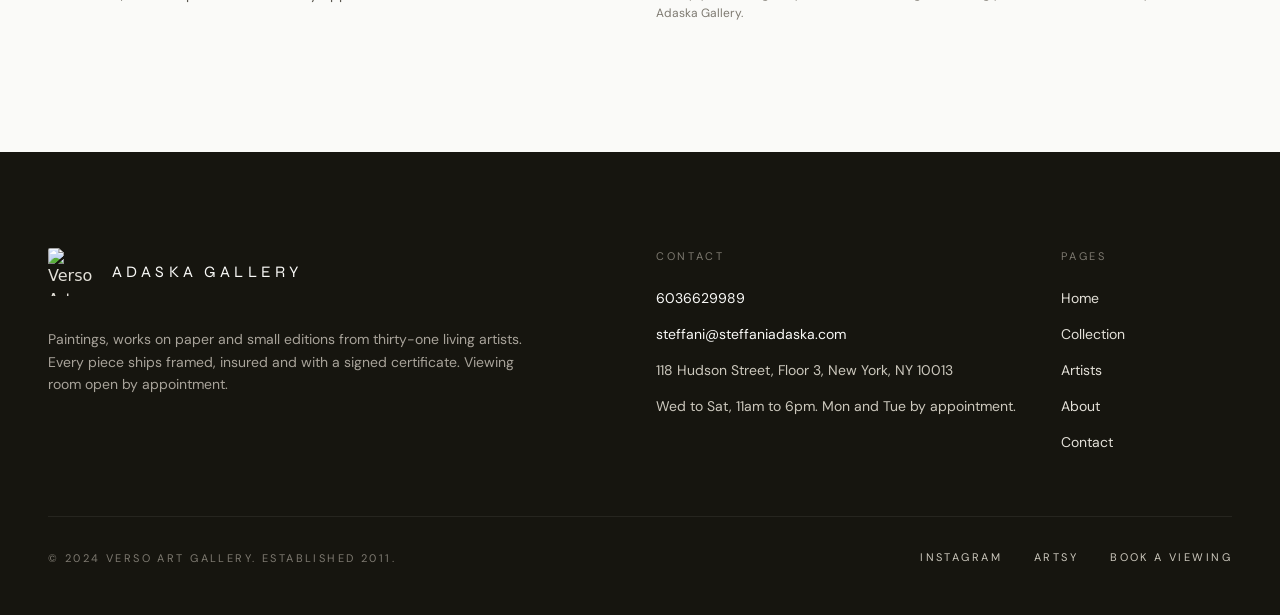
==== commit b53affd4: "Restore via the Tibly widget" ====
--- a/about.html
+++ b/about.html
@@ -23,7 +23,7 @@
 <script>document.addEventListener('input',function(e){var t=e.target;if(!t||t.type!=='range')return;var c=t.closest&&t.closest('.tibly-ba');if(c)c.style.setProperty('--ba',t.value+'%')});document.addEventListener('pointerdown',function(e){var c=e.target.closest&&e.target.closest('.tibly-ba');if(!c||e.button>0)return;e.preventDefault();var inp=c.querySelector('input[type=range]');var set=function(x){var r=c.getBoundingClientRect();if(!r.width)return;var p=Math.max(0,Math.min(100,(x-r.left)*100/r.width));c.style.setProperty('--ba',p+'%');if(inp)inp.value=Math.round(p)};set(e.clientX);var mv=function(ev){set(ev.clientX)};var up=function(){document.removeEventListener('pointermove',mv);document.removeEventListener('pointerup',up);document.removeEventListener('pointercancel',up)};document.addEventListener('pointermove',mv);document.addEventListener('pointerup',up);document.addEventListener('pointercancel',up)});document.addEventListener('click',function(e){var im=e.target.closest&&e.target.closest('[data-lightbox]');if(!im||!(im.currentSrc||im.src))return;e.preventDefault();var o=document.createElement('div');o.className='tibly-lb';var big=document.createElement('img');big.src=im.currentSrc||im.src;big.alt=im.alt||'';o.appendChild(big);o.addEventListener('click',function(){o.remove()});document.addEventListener('keydown',function esc(ev){if(ev.key==='Escape'){o.remove();document.removeEventListener('keydown',esc)}});document.body.appendChild(o)});document.addEventListener('click',function(e){var x=e.target.closest&&e.target.closest('[data-announce-close]');if(!x)return;var b=x.closest('[data-announce]');if(b){b.style.display='none';try{sessionStorage.setItem('tibly-announce','1')}catch(_){}}});addEventListener('DOMContentLoaded',function(){try{if(sessionStorage.getItem('tibly-announce')==='1'){var b=document.querySelector('[data-announce]');if(b)b.style.display='none'}}catch(_){}if('IntersectionObserver' in window&&!matchMedia('(prefers-reduced-motion:reduce)').matches){var els=document.querySelectorAll('[data-count]');if(els.length){var io=new IntersectionObserver(function(es){es.forEach(function(en){if(!en.isIntersecting)return;io.unobserve(en.target);var el=en.target,s=el.textContent||'',m=s.match(/[\d,]*\d(?:\.\d+)?/);if(!m)return;var raw=m[0],num=parseFloat(raw.replace(/,/g,''));if(!isFinite(num))return;var pre=s.slice(0,m.index),post=s.slice(m.index+raw.length),grp=raw.indexOf(',')>=0,dec=(raw.split('.')[1]||'').length,t0=performance.now();requestAnimationFrame(function tick(now){var p=Math.min((now-t0)/1400,1);p=1-Math.pow(1-p,3);var v=(num*p).toFixed(dec);if(grp)v=Number(v).toLocaleString('en-US',{minimumFractionDigits:dec});el.textContent=pre+v+post;if(p<1)requestAnimationFrame(tick)})})},{rootMargin:'0px 0px -10% 0px'});els.forEach(function(el){io.observe(el)})}}var badge=document.querySelector('[data-tibly-open]');if(badge){var src=document.querySelector('[data-tibly-field="hours"]');var txt=(src&&src.textContent||'').toLowerCase();var days=['sun','mon','tue','wed','thu','fri','sat'];var toMin=function(h,mm,ap){h=+h;mm=+(mm||0);if(ap==='pm'&&h!==12)h+=12;if(ap==='am'&&h===12)h=0;return h*60+mm};var spans=[];var re=/(sun|mon|tue|wed|thu|fri|sat|daily|every ?day)[a-z]*\s*(?:[-\u2013\u2014]\s*(sun|mon|tue|wed|thu|fri|sat)[a-z]*)?\s*:?\s*(\d{1,2})(?::(\d{2}))?\s*(am|pm)?\s*[-\u2013\u2014]\s*(\d{1,2})(?::(\d{2}))?\s*(am|pm)?/g,mm;while((mm=re.exec(txt))){var d1=mm[1].slice(0,3),d2=mm[2],ap1=mm[5]||(mm[8]==='pm'&&+mm[3]<=+mm[6]?'am':mm[8]),o=toMin(mm[3],mm[4],ap1),c=toMin(mm[6],mm[7],mm[8]);var from=d1==='dai'||d1==='eve'?0:days.indexOf(d1),to=d2?days.indexOf(d2.slice(0,3)):(d1==='dai'||d1==='eve'?6:from);if(from<0)continue;for(var d=from;;d=(d+1)%7){spans.push([d,o,c]);if(d===to)break}}if(spans.length){var now=new Date(),cur=now.getDay(),min=now.getHours()*60+now.getMinutes();var open=spans.some(function(s){return s[0]===cur&&min>=s[1]&&min<s[2]});badge.textContent=open?(badge.getAttribute('data-open-text')||'Open now'):(badge.getAttribute('data-closed-text')||'Closed now');badge.setAttribute('data-state',open?'open':'closed');badge.hidden=false}}});</script>
 <style>header a[aria-current="page"]:not(:has(img,svg)){text-decoration:underline;text-underline-offset:4px;text-decoration-thickness:1px}</style>
 <style>#nav-open~[class*="peer-checked:"][class*="fixed"]{min-height:100vh;min-height:100dvh}@media (prefers-reduced-motion:no-preference){label[for="nav-open"] span{transition:transform .3s ease,opacity .2s ease}header:has(#nav-open:checked) label[for="nav-open"]:not([aria-label="Close" i]) span:not(:has(span)):nth-of-type(1){transform:translateY(8px) rotate(45deg)}header:has(#nav-open:checked) label[for="nav-open"]:not([aria-label="Close" i]) span:not(:has(span)):nth-of-type(2){opacity:0}header:has(#nav-open:checked) label[for="nav-open"]:not([aria-label="Close" i]) span:not(:has(span)):nth-of-type(3){transform:translateY(-8px) rotate(-45deg)}#nav-open:checked~[class*="peer-checked:"]{animation:tibly-nav-in .25s ease}#nav-open:checked~[class*="peer-checked:"] label[for="nav-open"]{display:inline-block;animation:tibly-x-in .35s ease}@keyframes tibly-nav-in{from{opacity:0;transform:translateY(10px)}}@keyframes tibly-x-in{from{opacity:0;transform:rotate(-90deg) scale(.6)}}}</style>
-<link rel="stylesheet" href="/styles.css?v=4d3db3d4"/>
+<link rel="stylesheet" href="/styles.css?v=82fcded2"/>
 </head>
 <body>
 <!-- block:header -->
@@ -32,10 +32,8 @@
 
   <div class="mx-auto w-full max-w-7xl px-5 sm:px-8 lg:px-12 flex items-center justify-between gap-6 py-4 md:py-6">
     <a class="flex items-center gap-3 sm:gap-4 group" href="/">
-      <span class="flex flex-col">
-        <span class="font-display text-base sm:text-lg md:text-xl font-600 uppercase tracking-[0.26em] text-ink transition-colors duration-300 group-hover:text-accent-600" data-tibly-field="business-name">Adaska Gallery</span>
-        <span class="font-body text-[9px] md:text-[10px] uppercase tracking-[0.42em] text-brand-500">Fine Art</span>
-      </span>
+      <img data-tibly-logo="" src="https://br-winter-boat-ajcnusyq.storage.c-3.us-east-2.aws.neon.tech/tibly-site-media/sites/581e0ce3-4caa-4402-85e6-5f423e33d78e/578f8a3b38a22bcd1ecb31f3c4809f57.jpg" alt="Verso Art Gallery" class="h-9 w-9 md:h-11 md:w-11 object-cover rounded-xs"/>
+      <span class="font-display text-[13px] sm:text-sm md:text-base font-600 uppercase tracking-[0.26em] text-ink transition-colors duration-300 group-hover:text-accent-600" data-tibly-field="business-name">Adaska Gallery</span>
     </a>
 
     <nav aria-label="Main" class="hidden md:flex items-center gap-9 font-body text-[11px] uppercase tracking-[0.22em] text-brand-600">
@@ -56,10 +54,8 @@
   <div class="hidden peer-checked:flex md:hidden fixed inset-0 z-50 flex-col bg-surface">
     <div class="flex items-center justify-between px-5 py-4 border-b border-brand-200">
       <span class="flex items-center gap-3">
-        <span class="flex flex-col">
-          <span class="font-display text-base uppercase tracking-[0.26em] text-ink">Adaska Gallery</span>
-          <span class="font-body text-[9px] uppercase tracking-[0.42em] text-brand-500">Fine Art</span>
-        </span>
+        <img src="https://br-winter-boat-ajcnusyq.storage.c-3.us-east-2.aws.neon.tech/tibly-site-media/sites/581e0ce3-4caa-4402-85e6-5f423e33d78e/578f8a3b38a22bcd1ecb31f3c4809f57.jpg" alt="Verso Art Gallery" class="h-9 w-9 object-cover rounded-xs"/>
+        <span class="font-display text-[13px] uppercase tracking-[0.26em] text-ink">Verso Art Gallery</span>
       </span>
       <label for="nav-open" aria-label="Close" class="cursor-pointer p-2 -mr-2 text-ink">
         <svg viewBox="0 0 24 24" class="h-7 w-7" fill="none" stroke="currentColor" stroke-width="1"><path d="M5 5l14 14M19 5L5 19"></path></svg>
--- a/styles.css
+++ b/styles.css
@@ -1,2 +1,2 @@
 /*! tailwindcss v4.3.2 | MIT License | https://tailwindcss.com */
-@layer properties{@supports (((-webkit-hyphens:none)) and (not (margin-trim:inline))) or ((-moz-orient:inline) and (not (color:rgb(from red r g b)))){*,:before,:after,::backdrop{--tw-scroll-snap-strictness:proximity;--tw-space-y-reverse:0;--tw-border-style:solid;--tw-leading:initial;--tw-font-weight:initial;--tw-tracking:initial;--tw-duration:initial;--tw-scale-x:1;--tw-scale-y:1;--tw-scale-z:1;--tw-outline-style:solid}}}@layer theme{:root,:host{--font-sans:ui-sans-serif, system-ui, sans-serif, "Apple Color Emoji", "Segoe UI Emoji", "Segoe UI Symbol", "Noto Color Emoji";--font-mono:ui-monospace, SFMono-Regular, Menlo, Monaco, Consolas, "Liberation Mono", "Courier New", monospace;--spacing:.25rem;--container-sm:24rem;--container-2xl:42rem;--container-7xl:80rem;--text-xs:.75rem;--text-xs--line-height:calc(1 / .75);--text-sm:.875rem;--text-sm--line-height:calc(1.25 / .875);--text-base:1rem;--text-base--line-height:calc(1.5 / 1);--text-lg:1.125rem;--text-lg--line-height:calc(1.75 / 1.125);--text-xl:1.25rem;--text-xl--line-height:calc(1.75 / 1.25);--text-2xl:1.5rem;--text-2xl--line-height:calc(2 / 1.5);--text-3xl:1.875rem;--text-3xl--line-height:calc(2.25 / 1.875);--text-4xl:2.25rem;--text-4xl--line-height:calc(2.5 / 2.25);--text-5xl:3rem;--text-5xl--line-height:1;--text-6xl:3.75rem;--text-6xl--line-height:1;--text-7xl:4.5rem;--text-7xl--line-height:1;--text-8xl:6rem;--text-8xl--line-height:1;--font-weight-medium:500;--tracking-tight:-.025em;--leading-tight:1.25;--leading-snug:1.375;--leading-relaxed:1.625;--radius-xs:2px;--radius-sm:4px;--radius-md:8px;--aspect-video:16 / 9;--default-transition-duration:.15s;--default-transition-timing-function:cubic-bezier(.4, 0, .2, 1);--default-font-family:var(--font-sans);--default-mono-font-family:var(--font-mono);--color-brand-50:#fafaf8;--color-brand-100:#f0eee9;--color-brand-200:#e3e0d8;--color-brand-300:#ccc8bd;--color-brand-400:#a8a39a;--color-brand-500:#7e7a71;--color-brand-600:#5a574f;--color-brand-700:#3c3a33;--color-brand-800:#26251f;--color-brand-900:#16150f;--color-surface:#fafaf8;--color-ink:#16150f;--color-accent-50:#fbf3f3;--color-accent-100:#f3e4e4;--color-accent-300:#d8a8a8;--color-accent-500:#9a4040;--color-accent-600:#7a2e2e;--color-accent-700:#5e2323;--color-accent-900:#3a1616;--font-display:"Syne", ui-sans-serif, system-ui, sans-serif;--font-body:"DM Sans", ui-sans-serif, system-ui, sans-serif;--animate-marquee:marquee 30s linear infinite;--animate-kenburns:kenburns 18s ease-in-out infinite alternate;--animate-float:float 6s ease-in-out infinite;--animate-pulse-soft:pulse-soft 4s ease-in-out infinite;--animate-spin-slow:spin-slow 24s linear infinite}}@layer base{*,:after,:before,::backdrop{box-sizing:border-box;border:0 solid;margin:0;padding:0}::file-selector-button{box-sizing:border-box;border:0 solid;margin:0;padding:0}html,:host{-webkit-text-size-adjust:100%;tab-size:4;line-height:1.5;font-family:var(--default-font-family,ui-sans-serif, system-ui, sans-serif, "Apple Color Emoji", "Segoe UI Emoji", "Segoe UI Symbol", "Noto Color Emoji");font-feature-settings:var(--default-font-feature-settings,normal);font-variation-settings:var(--default-font-variation-settings,normal);-webkit-tap-highlight-color:transparent}hr{height:0;color:inherit;border-top-width:1px}abbr:where([title]){-webkit-text-decoration:underline dotted;text-decoration:underline dotted}h1,h2,h3,h4,h5,h6{font-size:inherit;font-weight:inherit}a{color:inherit;-webkit-text-decoration:inherit;-webkit-text-decoration:inherit;-webkit-text-decoration:inherit;text-decoration:inherit}b,strong{font-weight:bolder}code,kbd,samp,pre{font-family:var(--default-mono-font-family,ui-monospace, SFMono-Regular, Menlo, Monaco, Consolas, "Liberation Mono", "Courier New", monospace);font-feature-settings:var(--default-mono-font-feature-settings,normal);font-variation-settings:var(--default-mono-font-variation-settings,normal);font-size:1em}small{font-size:80%}sub,sup{vertical-align:baseline;font-size:75%;line-height:0;position:relative}sub{bottom:-.25em}sup{top:-.5em}table{text-indent:0;border-color:inherit;border-collapse:collapse}:-moz-focusring{outline:auto}progress{vertical-align:baseline}summary{display:list-item}ol,ul,menu{list-style:none}img,svg,video,canvas,audio,iframe,embed,object{vertical-align:middle;display:block}img,video{max-width:100%;height:auto}button,input,select,optgroup,textarea{font:inherit;font-feature-settings:inherit;font-variation-settings:inherit;letter-spacing:inherit;color:inherit;opacity:1;background-color:#0000;border-radius:0}::file-selector-button{font:inherit;font-feature-settings:inherit;font-variation-settings:inherit;letter-spacing:inherit;color:inherit;opacity:1;background-color:#0000;border-radius:0}:where(select:is([multiple],[size])) optgroup{font-weight:bolder}:where(select:is([multiple],[size])) optgroup option{padding-inline-start:20px}::file-selector-button{margin-inline-end:4px}::placeholder{opacity:1}@supports (not ((-webkit-appearance:-apple-pay-button))) or (contain-intrinsic-size:1px){::placeholder{color:currentColor}@supports (color:color-mix(in lab, red, red)){::placeholder{color:color-mix(in oklab, currentcolor 50%, transparent)}}}textarea{resize:vertical}::-webkit-search-decoration{-webkit-appearance:none}::-webkit-date-and-time-value{min-height:1lh;text-align:inherit}::-webkit-datetime-edit{display:inline-flex}::-webkit-datetime-edit-fields-wrapper{padding:0}::-webkit-datetime-edit{padding-block:0}::-webkit-datetime-edit-year-field{padding-block:0}::-webkit-datetime-edit-month-field{padding-block:0}::-webkit-datetime-edit-day-field{padding-block:0}::-webkit-datetime-edit-hour-field{padding-block:0}::-webkit-datetime-edit-minute-field{padding-block:0}::-webkit-datetime-edit-second-field{padding-block:0}::-webkit-datetime-edit-millisecond-field{padding-block:0}::-webkit-datetime-edit-meridiem-field{padding-block:0}::-webkit-calendar-picker-indicator{line-height:1}:-moz-ui-invalid{box-shadow:none}button,input:where([type=button],[type=reset],[type=submit]){appearance:button}::file-selector-button{appearance:button}::-webkit-inner-spin-button{height:auto}::-webkit-outer-spin-button{height:auto}[hidden]:where(:not([hidden=until-found])){display:none!important}}@layer components{.btn{justify-content:center;align-items:center;gap:calc(var(--spacing) * 2);border-radius:var(--radius-xs);background-color:var(--color-ink);padding-inline:calc(var(--spacing) * 7);padding-block:calc(var(--spacing) * 4);font-family:var(--font-body);--tw-font-weight:var(--font-weight-medium);font-size:11px;font-weight:var(--font-weight-medium);--tw-tracking:.22em;letter-spacing:.22em;color:var(--color-brand-50);text-transform:uppercase;transition-property:color,background-color,border-color,outline-color,text-decoration-color,fill,stroke,--tw-gradient-from,--tw-gradient-via,--tw-gradient-to;transition-timing-function:var(--tw-ease,var(--default-transition-timing-function));transition-duration:var(--tw-duration,var(--default-transition-duration));--tw-duration:.3s;transition-duration:.3s;display:inline-flex}@media (hover:hover){.btn:hover{background-color:var(--color-accent-600)}}.btn:focus-visible{outline-style:var(--tw-outline-style);outline-offset:2px;outline-width:2px;outline-color:var(--color-accent-600)}.btn-secondary{justify-content:center;align-items:center;gap:calc(var(--spacing) * 2);border-radius:var(--radius-xs);border-style:var(--tw-border-style);border-width:1px;border-color:var(--color-brand-300);padding-inline:calc(var(--spacing) * 7);padding-block:calc(var(--spacing) * 4);font-family:var(--font-body);--tw-font-weight:var(--font-weight-medium);font-size:11px;font-weight:var(--font-weight-medium);--tw-tracking:.22em;letter-spacing:.22em;color:var(--color-ink);text-transform:uppercase;transition-property:color,background-color,border-color,outline-color,text-decoration-color,fill,stroke,--tw-gradient-from,--tw-gradient-via,--tw-gradient-to;transition-timing-function:var(--tw-ease,var(--default-transition-timing-function));transition-duration:var(--tw-duration,var(--default-transition-duration));--tw-duration:.3s;background-color:#0000;transition-duration:.3s;display:inline-flex}@media (hover:hover){.btn-secondary:hover{border-color:var(--color-ink);background-color:var(--color-brand-100)}}.btn-secondary:focus-visible{outline-style:var(--tw-outline-style);outline-offset:2px;outline-width:2px;outline-color:var(--color-accent-600)}.card{border-radius:var(--radius-xs);border-style:var(--tw-border-style);border-width:1px;border-color:var(--color-brand-200);background-color:var(--color-surface);padding:calc(var(--spacing) * 6);transition-property:color,background-color,border-color,outline-color,text-decoration-color,fill,stroke,--tw-gradient-from,--tw-gradient-via,--tw-gradient-to;transition-timing-function:var(--tw-ease,var(--default-transition-timing-function));transition-duration:var(--tw-duration,var(--default-transition-duration));--tw-duration:.3s;transition-duration:.3s}@media (hover:hover){.card:hover{border-color:var(--color-brand-400)}}}@layer utilities{.sr-only{clip-path:inset(50%);white-space:nowrap;border-width:0;width:1px;height:1px;margin:-1px;padding:0;position:absolute;overflow:hidden}.fixed{position:fixed}.sticky{position:sticky}.inset-0{inset:0}.inset-x-0{inset-inline:0}.top-0{top:0}.bottom-0{bottom:0}.z-40{z-index:40}.z-50{z-index:50}.col-span-2{grid-column:span 2/span 2}.mx-auto{margin-inline:auto}.mt-2{margin-top:calc(var(--spacing) * 2)}.mt-3{margin-top:calc(var(--spacing) * 3)}.mt-4{margin-top:calc(var(--spacing) * 4)}.mt-5{margin-top:calc(var(--spacing) * 5)}.mt-6{margin-top:calc(var(--spacing) * 6)}.mt-7{margin-top:calc(var(--spacing) * 7)}.mt-8{margin-top:calc(var(--spacing) * 8)}.mt-10{margin-top:calc(var(--spacing) * 10)}.mt-12{margin-top:calc(var(--spacing) * 12)}.mt-14{margin-top:calc(var(--spacing) * 14)}.mt-16{margin-top:calc(var(--spacing) * 16)}.mt-20{margin-top:calc(var(--spacing) * 20)}.-mr-2{margin-right:calc(var(--spacing) * -2)}.mb-4{margin-bottom:calc(var(--spacing) * 4)}.mb-10{margin-bottom:calc(var(--spacing) * 10)}.ml-2{margin-left:calc(var(--spacing) * 2)}.block{display:block}.flex{display:flex}.grid{display:grid}.hidden{display:none}.inline-block{display:inline-block}.inline-flex{display:inline-flex}.table{display:table}.aspect-\[3\/4\]{aspect-ratio:3/4}.aspect-\[4\/3\]{aspect-ratio:4/3}.aspect-\[4\/5\]{aspect-ratio:4/5}.aspect-\[7\/5\]{aspect-ratio:7/5}.aspect-square{aspect-ratio:1}.aspect-video{aspect-ratio:var(--aspect-video)}.h-7{height:calc(var(--spacing) * 7)}.h-9{height:calc(var(--spacing) * 9)}.h-12{height:calc(var(--spacing) * 12)}.h-auto{height:auto}.h-full{height:100%}.h-px{height:1px}.w-7{width:calc(var(--spacing) * 7)}.w-9{width:calc(var(--spacing) * 9)}.w-12{width:calc(var(--spacing) * 12)}.w-16{width:calc(var(--spacing) * 16)}.w-\[86\%\]{width:86%}.w-full{width:100%}.w-max{width:max-content}.max-w-2xl{max-width:var(--container-2xl)}.max-w-7xl{max-width:var(--container-7xl)}.max-w-prose{max-width:65ch}.max-w-sm{max-width:var(--container-sm)}.min-w-0{min-width:0}.flex-1{flex:1}.shrink-0{flex-shrink:0}.animate-kenburns{animation:var(--animate-kenburns)}.animate-marquee{animation:var(--animate-marquee)}.cursor-pointer{cursor:pointer}.snap-x{scroll-snap-type:x var(--tw-scroll-snap-strictness)}.snap-mandatory{--tw-scroll-snap-strictness:mandatory}.snap-start{scroll-snap-align:start}.columns-1{columns:1}.columns-2{columns:2}.break-inside-avoid{break-inside:avoid}.grid-cols-1{grid-template-columns:repeat(1,minmax(0,1fr))}.grid-cols-2{grid-template-columns:repeat(2,minmax(0,1fr))}.flex-col{flex-direction:column}.flex-wrap{flex-wrap:wrap}.items-baseline{align-items:baseline}.items-center{align-items:center}.items-end{align-items:flex-end}.items-start{align-items:flex-start}.justify-between{justify-content:space-between}.justify-center{justify-content:center}.gap-1{gap:var(--spacing)}.gap-3{gap:calc(var(--spacing) * 3)}.gap-4{gap:calc(var(--spacing) * 4)}.gap-5{gap:calc(var(--spacing) * 5)}.gap-6{gap:calc(var(--spacing) * 6)}.gap-7{gap:calc(var(--spacing) * 7)}.gap-8{gap:calc(var(--spacing) * 8)}.gap-9{gap:calc(var(--spacing) * 9)}.gap-10{gap:calc(var(--spacing) * 10)}.gap-12{gap:calc(var(--spacing) * 12)}.gap-14{gap:calc(var(--spacing) * 14)}:where(.space-y-3>:not(:last-child)){--tw-space-y-reverse:0;margin-block-start:calc(calc(var(--spacing) * 3) * var(--tw-space-y-reverse));margin-block-end:calc(calc(var(--spacing) * 3) * calc(1 - var(--tw-space-y-reverse)))}:where(.space-y-4>:not(:last-child)){--tw-space-y-reverse:0;margin-block-start:calc(calc(var(--spacing) * 4) * var(--tw-space-y-reverse));margin-block-end:calc(calc(var(--spacing) * 4) * calc(1 - var(--tw-space-y-reverse)))}:where(.space-y-6>:not(:last-child)){--tw-space-y-reverse:0;margin-block-start:calc(calc(var(--spacing) * 6) * var(--tw-space-y-reverse));margin-block-end:calc(calc(var(--spacing) * 6) * calc(1 - var(--tw-space-y-reverse)))}:where(.space-y-7>:not(:last-child)){--tw-space-y-reverse:0;margin-block-start:calc(calc(var(--spacing) * 7) * var(--tw-space-y-reverse));margin-block-end:calc(calc(var(--spacing) * 7) * calc(1 - var(--tw-space-y-reverse)))}.gap-x-8{column-gap:calc(var(--spacing) * 8)}.gap-y-3{row-gap:calc(var(--spacing) * 3)}.gap-y-6{row-gap:calc(var(--spacing) * 6)}.gap-y-8{row-gap:calc(var(--spacing) * 8)}.gap-y-10{row-gap:calc(var(--spacing) * 10)}.self-start{align-self:flex-start}.overflow-hidden{overflow:hidden}.overflow-x-auto{overflow-x:auto}.overflow-y-auto{overflow-y:auto}.rounded-none{border-radius:0}.rounded-xs{border-radius:var(--radius-xs)}.border{border-style:var(--tw-border-style);border-width:1px}.border-0{border-style:var(--tw-border-style);border-width:0}.border-y{border-block-style:var(--tw-border-style);border-block-width:1px}.border-t{border-top-style:var(--tw-border-style);border-top-width:1px}.border-b{border-bottom-style:var(--tw-border-style);border-bottom-width:1px}.border-accent-300{border-color:var(--color-accent-300)}.border-brand-200{border-color:var(--color-brand-200)}.border-brand-300{border-color:var(--color-brand-300)}.border-brand-700{border-color:var(--color-brand-700)}.border-brand-800{border-color:var(--color-brand-800)}.border-transparent{border-color:#0000}.bg-brand-50{background-color:var(--color-brand-50)}.bg-brand-100{background-color:var(--color-brand-100)}.bg-brand-200{background-color:var(--color-brand-200)}.bg-brand-300{background-color:var(--color-brand-300)}.bg-brand-800{background-color:var(--color-brand-800)}.bg-brand-900{background-color:var(--color-brand-900)}.bg-ink{background-color:var(--color-ink)}.bg-surface{background-color:var(--color-surface)}.bg-transparent{background-color:#0000}.object-cover{object-fit:cover}.p-2{padding:calc(var(--spacing) * 2)}.p-5{padding:calc(var(--spacing) * 5)}.p-6{padding:calc(var(--spacing) * 6)}.px-1{padding-inline:var(--spacing)}.px-2{padding-inline:calc(var(--spacing) * 2)}.px-4{padding-inline:calc(var(--spacing) * 4)}.px-5{padding-inline:calc(var(--spacing) * 5)}.px-6{padding-inline:calc(var(--spacing) * 6)}.py-1{padding-block:var(--spacing)}.py-3{padding-block:calc(var(--spacing) * 3)}.py-4{padding-block:calc(var(--spacing) * 4)}.py-5{padding-block:calc(var(--spacing) * 5)}.py-6{padding-block:calc(var(--spacing) * 6)}.py-8{padding-block:calc(var(--spacing) * 8)}.py-10{padding-block:calc(var(--spacing) * 10)}.py-12{padding-block:calc(var(--spacing) * 12)}.py-14{padding-block:calc(var(--spacing) * 14)}.py-16{padding-block:calc(var(--spacing) * 16)}.py-20{padding-block:calc(var(--spacing) * 20)}.pt-1{padding-top:var(--spacing)}.pt-4{padding-top:calc(var(--spacing) * 4)}.pt-6{padding-top:calc(var(--spacing) * 6)}.pt-8{padding-top:calc(var(--spacing) * 8)}.pt-10{padding-top:calc(var(--spacing) * 10)}.pt-12{padding-top:calc(var(--spacing) * 12)}.pt-14{padding-top:calc(var(--spacing) * 14)}.pt-16{padding-top:calc(var(--spacing) * 16)}.pb-1{padding-bottom:var(--spacing)}.pb-4{padding-bottom:calc(var(--spacing) * 4)}.pb-6{padding-bottom:calc(var(--spacing) * 6)}.pb-8{padding-bottom:calc(var(--spacing) * 8)}.pb-10{padding-bottom:calc(var(--spacing) * 10)}.pb-14{padding-bottom:calc(var(--spacing) * 14)}.pb-16{padding-bottom:calc(var(--spacing) * 16)}.pb-20{padding-bottom:calc(var(--spacing) * 20)}.pb-24{padding-bottom:calc(var(--spacing) * 24)}.pb-28{padding-bottom:calc(var(--spacing) * 28)}.text-center{text-align:center}.align-middle{vertical-align:middle}.font-body{font-family:var(--font-body)}.font-display{font-family:var(--font-display)}.text-2xl{font-size:var(--text-2xl);line-height:var(--tw-leading,var(--text-2xl--line-height))}.text-3xl{font-size:var(--text-3xl);line-height:var(--tw-leading,var(--text-3xl--line-height))}.text-4xl{font-size:var(--text-4xl);line-height:var(--tw-leading,var(--text-4xl--line-height))}.text-base{font-size:var(--text-base);line-height:var(--tw-leading,var(--text-base--line-height))}.text-lg{font-size:var(--text-lg);line-height:var(--tw-leading,var(--text-lg--line-height))}.text-sm{font-size:var(--text-sm);line-height:var(--tw-leading,var(--text-sm--line-height))}.text-xl{font-size:var(--text-xl);line-height:var(--tw-leading,var(--text-xl--line-height))}.text-xs{font-size:var(--text-xs);line-height:var(--tw-leading,var(--text-xs--line-height))}.text-\[10px\]{font-size:10px}.text-\[11px\]{font-size:11px}.text-\[12px\]{font-size:12px}.text-\[13px\]{font-size:13px}.text-\[15px\]{font-size:15px}.leading-\[0\.95\]{--tw-leading:.95;line-height:.95}.leading-\[1\.02\]{--tw-leading:1.02;line-height:1.02}.leading-\[1\.05\]{--tw-leading:1.05;line-height:1.05}.leading-relaxed{--tw-leading:var(--leading-relaxed);line-height:var(--leading-relaxed)}.leading-snug{--tw-leading:var(--leading-snug);line-height:var(--leading-snug)}.leading-tight{--tw-leading:var(--leading-tight);line-height:var(--leading-tight)}.font-medium{--tw-font-weight:var(--font-weight-medium);font-weight:var(--font-weight-medium)}.tracking-\[-0\.01em\]{--tw-tracking:-.01em;letter-spacing:-.01em}.tracking-\[-0\.02em\]{--tw-tracking:-.02em;letter-spacing:-.02em}.tracking-\[0\.01em\]{--tw-tracking:.01em;letter-spacing:.01em}.tracking-\[0\.2em\]{--tw-tracking:.2em;letter-spacing:.2em}.tracking-\[0\.22em\]{--tw-tracking:.22em;letter-spacing:.22em}.tracking-\[0\.24em\]{--tw-tracking:.24em;letter-spacing:.24em}.tracking-\[0\.26em\]{--tw-tracking:.26em;letter-spacing:.26em}.tracking-\[0\.28em\]{--tw-tracking:.28em;letter-spacing:.28em}.tracking-tight{--tw-tracking:var(--tracking-tight);letter-spacing:var(--tracking-tight)}.break-words{overflow-wrap:break-word}.text-accent-300{color:var(--color-accent-300)}.text-accent-600{color:var(--color-accent-600)}.text-brand-50{color:var(--color-brand-50)}.text-brand-100{color:var(--color-brand-100)}.text-brand-200{color:var(--color-brand-200)}.text-brand-300{color:var(--color-brand-300)}.text-brand-400{color:var(--color-brand-400)}.text-brand-500{color:var(--color-brand-500)}.text-brand-600{color:var(--color-brand-600)}.text-brand-700{color:var(--color-brand-700)}.text-ink{color:var(--color-ink)}.uppercase{text-transform:uppercase}.transition-colors{transition-property:color,background-color,border-color,outline-color,text-decoration-color,fill,stroke,--tw-gradient-from,--tw-gradient-via,--tw-gradient-to;transition-timing-function:var(--tw-ease,var(--default-transition-timing-function));transition-duration:var(--tw-duration,var(--default-transition-duration))}.transition-transform{transition-property:transform,translate,scale,rotate;transition-timing-function:var(--tw-ease,var(--default-transition-timing-function));transition-duration:var(--tw-duration,var(--default-transition-duration))}.duration-300{--tw-duration:.3s;transition-duration:.3s}.duration-500{--tw-duration:.5s;transition-duration:.5s}@media (hover:hover){.group-hover\:scale-105:is(:where(.group):hover *){--tw-scale-x:105%;--tw-scale-y:105%;--tw-scale-z:105%;scale:var(--tw-scale-x) var(--tw-scale-y)}.group-hover\:text-accent-300:is(:where(.group):hover *){color:var(--color-accent-300)}.group-hover\:text-accent-600:is(:where(.group):hover *){color:var(--color-accent-600)}}.peer-checked\:flex:is(:where(.peer):checked~*){display:flex}.placeholder\:text-brand-400::placeholder{color:var(--color-brand-400)}@media (hover:hover){.hover\:border-accent-300:hover{border-color:var(--color-accent-300)}.hover\:border-accent-600:hover{border-color:var(--color-accent-600)}.hover\:border-brand-400:hover{border-color:var(--color-brand-400)}.hover\:bg-accent-600:hover{background-color:var(--color-accent-600)}.hover\:text-accent-300:hover{color:var(--color-accent-300)}.hover\:text-accent-600:hover{color:var(--color-accent-600)}.hover\:text-brand-50:hover{color:var(--color-brand-50)}.hover\:text-ink:hover{color:var(--color-ink)}}.focus\:border-accent-600:focus{border-color:var(--color-accent-600)}.focus\:border-ink:focus{border-color:var(--color-ink)}.focus\:outline-2:focus{outline-style:var(--tw-outline-style);outline-width:2px}.focus\:outline-offset-2:focus{outline-offset:2px}.focus\:outline-accent-600:focus{outline-color:var(--color-accent-600)}.focus\:outline-none:focus{--tw-outline-style:none;outline-style:none}.active\:bg-accent-600:active{background-color:var(--color-accent-600)}.data-\[state\=closed\]\:text-brand-500[data-state=closed]{color:var(--color-brand-500)}.data-\[state\=open\]\:border-accent-300[data-state=open]{border-color:var(--color-accent-300)}.data-\[state\=open\]\:border-accent-600[data-state=open]{border-color:var(--color-accent-600)}.data-\[state\=open\]\:text-accent-600[data-state=open]{color:var(--color-accent-600)}@media (min-width:40rem){.sm\:col-span-1{grid-column:span 1/span 1}.sm\:col-span-2{grid-column:span 2/span 2}.sm\:block{display:block}.sm\:w-28{width:calc(var(--spacing) * 28)}.sm\:w-\[46\%\]{width:46%}.sm\:w-auto{width:auto}.sm\:shrink-0{flex-shrink:0}.sm\:columns-2{columns:2}.sm\:grid-cols-2{grid-template-columns:repeat(2,minmax(0,1fr))}.sm\:grid-cols-3{grid-template-columns:repeat(3,minmax(0,1fr))}.sm\:flex-row{flex-direction:row}.sm\:items-baseline{align-items:baseline}.sm\:items-center{align-items:center}.sm\:justify-between{justify-content:space-between}.sm\:gap-4{gap:calc(var(--spacing) * 4)}.sm\:gap-6{gap:calc(var(--spacing) * 6)}.sm\:gap-8{gap:calc(var(--spacing) * 8)}.sm\:gap-16{gap:calc(var(--spacing) * 16)}.sm\:self-auto{align-self:auto}.sm\:p-8{padding:calc(var(--spacing) * 8)}.sm\:px-8{padding-inline:calc(var(--spacing) * 8)}.sm\:text-3xl{font-size:var(--text-3xl);line-height:var(--tw-leading,var(--text-3xl--line-height))}.sm\:text-4xl{font-size:var(--text-4xl);line-height:var(--tw-leading,var(--text-4xl--line-height))}.sm\:text-5xl{font-size:var(--text-5xl);line-height:var(--tw-leading,var(--text-5xl--line-height))}.sm\:text-6xl{font-size:var(--text-6xl);line-height:var(--tw-leading,var(--text-6xl--line-height))}.sm\:text-base{font-size:var(--text-base);line-height:var(--tw-leading,var(--text-base--line-height))}.sm\:text-sm{font-size:var(--text-sm);line-height:var(--tw-leading,var(--text-sm--line-height))}}@media (min-width:48rem){.md\:order-1{order:1}.md\:order-2{order:2}.md\:col-span-1{grid-column:span 1/span 1}.md\:col-span-2{grid-column:span 2/span 2}.md\:col-span-3{grid-column:span 3/span 3}.md\:col-span-4{grid-column:span 4/span 4}.md\:col-span-5{grid-column:span 5/span 5}.md\:col-span-6{grid-column:span 6/span 6}.md\:col-span-7{grid-column:span 7/span 7}.md\:col-span-8{grid-column:span 8/span 8}.md\:col-span-9{grid-column:span 9/span 9}.md\:col-start-5{grid-column-start:5}.md\:col-start-6{grid-column-start:6}.md\:col-start-7{grid-column-start:7}.md\:col-start-8{grid-column-start:8}.md\:col-start-9{grid-column-start:9}.md\:mt-16{margin-top:calc(var(--spacing) * 16)}.md\:mt-20{margin-top:calc(var(--spacing) * 20)}.md\:mt-24{margin-top:calc(var(--spacing) * 24)}.md\:mt-28{margin-top:calc(var(--spacing) * 28)}.md\:mb-6{margin-bottom:calc(var(--spacing) * 6)}.md\:mb-16{margin-bottom:calc(var(--spacing) * 16)}.md\:block{display:block}.md\:flex{display:flex}.md\:hidden{display:none}.md\:aspect-\[4\/3\]{aspect-ratio:4/3}.md\:h-11{height:calc(var(--spacing) * 11)}.md\:w-11{width:calc(var(--spacing) * 11)}.md\:columns-3{columns:3}.md\:grid-cols-12{grid-template-columns:repeat(12,minmax(0,1fr))}.md\:flex-row{flex-direction:row}.md\:items-end{align-items:flex-end}.md\:justify-between{justify-content:space-between}.md\:gap-6{gap:calc(var(--spacing) * 6)}.md\:gap-8{gap:calc(var(--spacing) * 8)}.md\:gap-10{gap:calc(var(--spacing) * 10)}.md\:gap-12{gap:calc(var(--spacing) * 12)}.md\:gap-16{gap:calc(var(--spacing) * 16)}.md\:p-10{padding:calc(var(--spacing) * 10)}.md\:py-6{padding-block:calc(var(--spacing) * 6)}.md\:py-10{padding-block:calc(var(--spacing) * 10)}.md\:py-14{padding-block:calc(var(--spacing) * 14)}.md\:py-16{padding-block:calc(var(--spacing) * 16)}.md\:py-24{padding-block:calc(var(--spacing) * 24)}.md\:py-28{padding-block:calc(var(--spacing) * 28)}.md\:py-32{padding-block:calc(var(--spacing) * 32)}.md\:pt-2{padding-top:calc(var(--spacing) * 2)}.md\:pt-3{padding-top:calc(var(--spacing) * 3)}.md\:pt-4{padding-top:calc(var(--spacing) * 4)}.md\:pt-16{padding-top:calc(var(--spacing) * 16)}.md\:pt-20{padding-top:calc(var(--spacing) * 20)}.md\:pt-24{padding-top:calc(var(--spacing) * 24)}.md\:pt-28{padding-top:calc(var(--spacing) * 28)}.md\:pb-12{padding-bottom:calc(var(--spacing) * 12)}.md\:pb-20{padding-bottom:calc(var(--spacing) * 20)}.md\:pb-28{padding-bottom:calc(var(--spacing) * 28)}.md\:pb-32{padding-bottom:calc(var(--spacing) * 32)}.md\:text-3xl{font-size:var(--text-3xl);line-height:var(--tw-leading,var(--text-3xl--line-height))}.md\:text-5xl{font-size:var(--text-5xl);line-height:var(--tw-leading,var(--text-5xl--line-height))}.md\:text-6xl{font-size:var(--text-6xl);line-height:var(--tw-leading,var(--text-6xl--line-height))}.md\:text-7xl{font-size:var(--text-7xl);line-height:var(--tw-leading,var(--text-7xl--line-height))}.md\:text-base{font-size:var(--text-base);line-height:var(--tw-leading,var(--text-base--line-height))}.md\:text-lg{font-size:var(--text-lg);line-height:var(--tw-leading,var(--text-lg--line-height))}}@media (min-width:64rem){.lg\:w-\[31\%\]{width:31%}.lg\:gap-16{gap:calc(var(--spacing) * 16)}.lg\:gap-20{gap:calc(var(--spacing) * 20)}.lg\:p-12{padding:calc(var(--spacing) * 12)}.lg\:px-12{padding-inline:calc(var(--spacing) * 12)}.lg\:py-28{padding-block:calc(var(--spacing) * 28)}.lg\:py-32{padding-block:calc(var(--spacing) * 32)}.lg\:pt-36{padding-top:calc(var(--spacing) * 36)}.lg\:text-7xl{font-size:var(--text-7xl);line-height:var(--tw-leading,var(--text-7xl--line-height))}.lg\:text-8xl{font-size:var(--text-8xl);line-height:var(--tw-leading,var(--text-8xl--line-height))}}}[data-tb-bg]{position:relative}.tb-bg{pointer-events:none;position:absolute;inset:0;overflow:hidden}.tb-bg video,.tb-bg img{object-fit:cover;width:100%;height:100%}.tb-bg-tint{background:#000;position:absolute;inset:0}[data-tb-bg]>:not(.tb-bg){z-index:1;position:relative}@media (prefers-reduced-motion:reduce){.tb-bg video{display:none}}@property --tw-scroll-snap-strictness{syntax:"*";inherits:false;initial-value:proximity}@property --tw-space-y-reverse{syntax:"*";inherits:false;initial-value:0}@property --tw-border-style{syntax:"*";inherits:false;initial-value:solid}@property --tw-leading{syntax:"*";inherits:false}@property --tw-font-weight{syntax:"*";inherits:false}@property --tw-tracking{syntax:"*";inherits:false}@property --tw-duration{syntax:"*";inherits:false}@property --tw-scale-x{syntax:"*";inherits:false;initial-value:1}@property --tw-scale-y{syntax:"*";inherits:false;initial-value:1}@property --tw-scale-z{syntax:"*";inherits:false;initial-value:1}@property --tw-outline-style{syntax:"*";inherits:false;initial-value:solid}@keyframes marquee{to{transform:translate(-50%)}}@keyframes kenburns{to{transform:scale(1.08)}}@keyframes float{0%,to{transform:translateY(0)}50%{transform:translateY(-12px)}}@keyframes pulse-soft{0%,to{opacity:1}50%{opacity:.55}}@keyframes spin-slow{to{transform:rotate(360deg)}}+@layer properties{@supports (((-webkit-hyphens:none)) and (not (margin-trim:inline))) or ((-moz-orient:inline) and (not (color:rgb(from red r g b)))){*,:before,:after,::backdrop{--tw-scroll-snap-strictness:proximity;--tw-space-y-reverse:0;--tw-border-style:solid;--tw-leading:initial;--tw-font-weight:initial;--tw-tracking:initial;--tw-duration:initial;--tw-scale-x:1;--tw-scale-y:1;--tw-scale-z:1;--tw-outline-style:solid}}}@layer theme{:root,:host{--font-sans:ui-sans-serif, system-ui, sans-serif, "Apple Color Emoji", "Segoe UI Emoji", "Segoe UI Symbol", "Noto Color Emoji";--font-mono:ui-monospace, SFMono-Regular, Menlo, Monaco, Consolas, "Liberation Mono", "Courier New", monospace;--spacing:.25rem;--container-sm:24rem;--container-2xl:42rem;--container-7xl:80rem;--text-xs:.75rem;--text-xs--line-height:calc(1 / .75);--text-sm:.875rem;--text-sm--line-height:calc(1.25 / .875);--text-base:1rem;--text-base--line-height:calc(1.5 / 1);--text-lg:1.125rem;--text-lg--line-height:calc(1.75 / 1.125);--text-xl:1.25rem;--text-xl--line-height:calc(1.75 / 1.25);--text-2xl:1.5rem;--text-2xl--line-height:calc(2 / 1.5);--text-3xl:1.875rem;--text-3xl--line-height:calc(2.25 / 1.875);--text-4xl:2.25rem;--text-4xl--line-height:calc(2.5 / 2.25);--text-5xl:3rem;--text-5xl--line-height:1;--text-6xl:3.75rem;--text-6xl--line-height:1;--text-7xl:4.5rem;--text-7xl--line-height:1;--text-8xl:6rem;--text-8xl--line-height:1;--font-weight-medium:500;--tracking-tight:-.025em;--leading-tight:1.25;--leading-snug:1.375;--leading-relaxed:1.625;--radius-xs:2px;--radius-sm:4px;--radius-md:8px;--aspect-video:16 / 9;--default-transition-duration:.15s;--default-transition-timing-function:cubic-bezier(.4, 0, .2, 1);--default-font-family:var(--font-sans);--default-mono-font-family:var(--font-mono);--color-brand-50:#fafaf8;--color-brand-100:#f0eee9;--color-brand-200:#e3e0d8;--color-brand-300:#ccc8bd;--color-brand-400:#a8a39a;--color-brand-500:#7e7a71;--color-brand-600:#5a574f;--color-brand-700:#3c3a33;--color-brand-800:#26251f;--color-brand-900:#16150f;--color-surface:#fafaf8;--color-ink:#16150f;--color-accent-50:#fbf3f3;--color-accent-100:#f3e4e4;--color-accent-300:#d8a8a8;--color-accent-500:#9a4040;--color-accent-600:#7a2e2e;--color-accent-700:#5e2323;--color-accent-900:#3a1616;--font-display:"Syne", ui-sans-serif, system-ui, sans-serif;--font-body:"DM Sans", ui-sans-serif, system-ui, sans-serif;--animate-marquee:marquee 30s linear infinite;--animate-kenburns:kenburns 18s ease-in-out infinite alternate;--animate-float:float 6s ease-in-out infinite;--animate-pulse-soft:pulse-soft 4s ease-in-out infinite;--animate-spin-slow:spin-slow 24s linear infinite}}@layer base{*,:after,:before,::backdrop{box-sizing:border-box;border:0 solid;margin:0;padding:0}::file-selector-button{box-sizing:border-box;border:0 solid;margin:0;padding:0}html,:host{-webkit-text-size-adjust:100%;tab-size:4;line-height:1.5;font-family:var(--default-font-family,ui-sans-serif, system-ui, sans-serif, "Apple Color Emoji", "Segoe UI Emoji", "Segoe UI Symbol", "Noto Color Emoji");font-feature-settings:var(--default-font-feature-settings,normal);font-variation-settings:var(--default-font-variation-settings,normal);-webkit-tap-highlight-color:transparent}hr{height:0;color:inherit;border-top-width:1px}abbr:where([title]){-webkit-text-decoration:underline dotted;text-decoration:underline dotted}h1,h2,h3,h4,h5,h6{font-size:inherit;font-weight:inherit}a{color:inherit;-webkit-text-decoration:inherit;-webkit-text-decoration:inherit;-webkit-text-decoration:inherit;text-decoration:inherit}b,strong{font-weight:bolder}code,kbd,samp,pre{font-family:var(--default-mono-font-family,ui-monospace, SFMono-Regular, Menlo, Monaco, Consolas, "Liberation Mono", "Courier New", monospace);font-feature-settings:var(--default-mono-font-feature-settings,normal);font-variation-settings:var(--default-mono-font-variation-settings,normal);font-size:1em}small{font-size:80%}sub,sup{vertical-align:baseline;font-size:75%;line-height:0;position:relative}sub{bottom:-.25em}sup{top:-.5em}table{text-indent:0;border-color:inherit;border-collapse:collapse}:-moz-focusring{outline:auto}progress{vertical-align:baseline}summary{display:list-item}ol,ul,menu{list-style:none}img,svg,video,canvas,audio,iframe,embed,object{vertical-align:middle;display:block}img,video{max-width:100%;height:auto}button,input,select,optgroup,textarea{font:inherit;font-feature-settings:inherit;font-variation-settings:inherit;letter-spacing:inherit;color:inherit;opacity:1;background-color:#0000;border-radius:0}::file-selector-button{font:inherit;font-feature-settings:inherit;font-variation-settings:inherit;letter-spacing:inherit;color:inherit;opacity:1;background-color:#0000;border-radius:0}:where(select:is([multiple],[size])) optgroup{font-weight:bolder}:where(select:is([multiple],[size])) optgroup option{padding-inline-start:20px}::file-selector-button{margin-inline-end:4px}::placeholder{opacity:1}@supports (not ((-webkit-appearance:-apple-pay-button))) or (contain-intrinsic-size:1px){::placeholder{color:currentColor}@supports (color:color-mix(in lab, red, red)){::placeholder{color:color-mix(in oklab, currentcolor 50%, transparent)}}}textarea{resize:vertical}::-webkit-search-decoration{-webkit-appearance:none}::-webkit-date-and-time-value{min-height:1lh;text-align:inherit}::-webkit-datetime-edit{display:inline-flex}::-webkit-datetime-edit-fields-wrapper{padding:0}::-webkit-datetime-edit{padding-block:0}::-webkit-datetime-edit-year-field{padding-block:0}::-webkit-datetime-edit-month-field{padding-block:0}::-webkit-datetime-edit-day-field{padding-block:0}::-webkit-datetime-edit-hour-field{padding-block:0}::-webkit-datetime-edit-minute-field{padding-block:0}::-webkit-datetime-edit-second-field{padding-block:0}::-webkit-datetime-edit-millisecond-field{padding-block:0}::-webkit-datetime-edit-meridiem-field{padding-block:0}::-webkit-calendar-picker-indicator{line-height:1}:-moz-ui-invalid{box-shadow:none}button,input:where([type=button],[type=reset],[type=submit]){appearance:button}::file-selector-button{appearance:button}::-webkit-inner-spin-button{height:auto}::-webkit-outer-spin-button{height:auto}[hidden]:where(:not([hidden=until-found])){display:none!important}}@layer components{.btn{justify-content:center;align-items:center;gap:calc(var(--spacing) * 2);border-radius:var(--radius-xs);background-color:var(--color-ink);padding-inline:calc(var(--spacing) * 7);padding-block:calc(var(--spacing) * 4);font-family:var(--font-body);--tw-font-weight:var(--font-weight-medium);font-size:11px;font-weight:var(--font-weight-medium);--tw-tracking:.22em;letter-spacing:.22em;color:var(--color-brand-50);text-transform:uppercase;transition-property:color,background-color,border-color,outline-color,text-decoration-color,fill,stroke,--tw-gradient-from,--tw-gradient-via,--tw-gradient-to;transition-timing-function:var(--tw-ease,var(--default-transition-timing-function));transition-duration:var(--tw-duration,var(--default-transition-duration));--tw-duration:.3s;transition-duration:.3s;display:inline-flex}@media (hover:hover){.btn:hover{background-color:var(--color-accent-600)}}.btn:focus-visible{outline-style:var(--tw-outline-style);outline-offset:2px;outline-width:2px;outline-color:var(--color-accent-600)}.btn-secondary{justify-content:center;align-items:center;gap:calc(var(--spacing) * 2);border-radius:var(--radius-xs);border-style:var(--tw-border-style);border-width:1px;border-color:var(--color-brand-300);padding-inline:calc(var(--spacing) * 7);padding-block:calc(var(--spacing) * 4);font-family:var(--font-body);--tw-font-weight:var(--font-weight-medium);font-size:11px;font-weight:var(--font-weight-medium);--tw-tracking:.22em;letter-spacing:.22em;color:var(--color-ink);text-transform:uppercase;transition-property:color,background-color,border-color,outline-color,text-decoration-color,fill,stroke,--tw-gradient-from,--tw-gradient-via,--tw-gradient-to;transition-timing-function:var(--tw-ease,var(--default-transition-timing-function));transition-duration:var(--tw-duration,var(--default-transition-duration));--tw-duration:.3s;background-color:#0000;transition-duration:.3s;display:inline-flex}@media (hover:hover){.btn-secondary:hover{border-color:var(--color-ink);background-color:var(--color-brand-100)}}.btn-secondary:focus-visible{outline-style:var(--tw-outline-style);outline-offset:2px;outline-width:2px;outline-color:var(--color-accent-600)}.card{border-radius:var(--radius-xs);border-style:var(--tw-border-style);border-width:1px;border-color:var(--color-brand-200);background-color:var(--color-surface);padding:calc(var(--spacing) * 6);transition-property:color,background-color,border-color,outline-color,text-decoration-color,fill,stroke,--tw-gradient-from,--tw-gradient-via,--tw-gradient-to;transition-timing-function:var(--tw-ease,var(--default-transition-timing-function));transition-duration:var(--tw-duration,var(--default-transition-duration));--tw-duration:.3s;transition-duration:.3s}@media (hover:hover){.card:hover{border-color:var(--color-brand-400)}}}@layer utilities{.sr-only{clip-path:inset(50%);white-space:nowrap;border-width:0;width:1px;height:1px;margin:-1px;padding:0;position:absolute;overflow:hidden}.fixed{position:fixed}.sticky{position:sticky}.inset-0{inset:0}.inset-x-0{inset-inline:0}.top-0{top:0}.bottom-0{bottom:0}.z-40{z-index:40}.z-50{z-index:50}.col-span-2{grid-column:span 2/span 2}.mx-auto{margin-inline:auto}.mt-2{margin-top:calc(var(--spacing) * 2)}.mt-3{margin-top:calc(var(--spacing) * 3)}.mt-4{margin-top:calc(var(--spacing) * 4)}.mt-5{margin-top:calc(var(--spacing) * 5)}.mt-6{margin-top:calc(var(--spacing) * 6)}.mt-7{margin-top:calc(var(--spacing) * 7)}.mt-8{margin-top:calc(var(--spacing) * 8)}.mt-10{margin-top:calc(var(--spacing) * 10)}.mt-12{margin-top:calc(var(--spacing) * 12)}.mt-14{margin-top:calc(var(--spacing) * 14)}.mt-16{margin-top:calc(var(--spacing) * 16)}.mt-20{margin-top:calc(var(--spacing) * 20)}.-mr-2{margin-right:calc(var(--spacing) * -2)}.mb-4{margin-bottom:calc(var(--spacing) * 4)}.mb-10{margin-bottom:calc(var(--spacing) * 10)}.ml-2{margin-left:calc(var(--spacing) * 2)}.block{display:block}.flex{display:flex}.grid{display:grid}.hidden{display:none}.inline-block{display:inline-block}.inline-flex{display:inline-flex}.table{display:table}.aspect-\[3\/4\]{aspect-ratio:3/4}.aspect-\[4\/3\]{aspect-ratio:4/3}.aspect-\[4\/5\]{aspect-ratio:4/5}.aspect-\[7\/5\]{aspect-ratio:7/5}.aspect-square{aspect-ratio:1}.aspect-video{aspect-ratio:var(--aspect-video)}.h-7{height:calc(var(--spacing) * 7)}.h-12{height:calc(var(--spacing) * 12)}.h-auto{height:auto}.h-full{height:100%}.h-px{height:1px}.w-7{width:calc(var(--spacing) * 7)}.w-12{width:calc(var(--spacing) * 12)}.w-16{width:calc(var(--spacing) * 16)}.w-\[86\%\]{width:86%}.w-full{width:100%}.w-max{width:max-content}.max-w-2xl{max-width:var(--container-2xl)}.max-w-7xl{max-width:var(--container-7xl)}.max-w-prose{max-width:65ch}.max-w-sm{max-width:var(--container-sm)}.min-w-0{min-width:0}.flex-1{flex:1}.shrink-0{flex-shrink:0}.animate-kenburns{animation:var(--animate-kenburns)}.animate-marquee{animation:var(--animate-marquee)}.cursor-pointer{cursor:pointer}.snap-x{scroll-snap-type:x var(--tw-scroll-snap-strictness)}.snap-mandatory{--tw-scroll-snap-strictness:mandatory}.snap-start{scroll-snap-align:start}.columns-1{columns:1}.columns-2{columns:2}.break-inside-avoid{break-inside:avoid}.grid-cols-1{grid-template-columns:repeat(1,minmax(0,1fr))}.grid-cols-2{grid-template-columns:repeat(2,minmax(0,1fr))}.flex-col{flex-direction:column}.flex-wrap{flex-wrap:wrap}.items-baseline{align-items:baseline}.items-center{align-items:center}.items-end{align-items:flex-end}.items-start{align-items:flex-start}.justify-between{justify-content:space-between}.justify-center{justify-content:center}.gap-1{gap:var(--spacing)}.gap-3{gap:calc(var(--spacing) * 3)}.gap-4{gap:calc(var(--spacing) * 4)}.gap-5{gap:calc(var(--spacing) * 5)}.gap-6{gap:calc(var(--spacing) * 6)}.gap-7{gap:calc(var(--spacing) * 7)}.gap-8{gap:calc(var(--spacing) * 8)}.gap-9{gap:calc(var(--spacing) * 9)}.gap-10{gap:calc(var(--spacing) * 10)}.gap-12{gap:calc(var(--spacing) * 12)}.gap-14{gap:calc(var(--spacing) * 14)}:where(.space-y-3>:not(:last-child)){--tw-space-y-reverse:0;margin-block-start:calc(calc(var(--spacing) * 3) * var(--tw-space-y-reverse));margin-block-end:calc(calc(var(--spacing) * 3) * calc(1 - var(--tw-space-y-reverse)))}:where(.space-y-4>:not(:last-child)){--tw-space-y-reverse:0;margin-block-start:calc(calc(var(--spacing) * 4) * var(--tw-space-y-reverse));margin-block-end:calc(calc(var(--spacing) * 4) * calc(1 - var(--tw-space-y-reverse)))}:where(.space-y-6>:not(:last-child)){--tw-space-y-reverse:0;margin-block-start:calc(calc(var(--spacing) * 6) * var(--tw-space-y-reverse));margin-block-end:calc(calc(var(--spacing) * 6) * calc(1 - var(--tw-space-y-reverse)))}:where(.space-y-7>:not(:last-child)){--tw-space-y-reverse:0;margin-block-start:calc(calc(var(--spacing) * 7) * var(--tw-space-y-reverse));margin-block-end:calc(calc(var(--spacing) * 7) * calc(1 - var(--tw-space-y-reverse)))}.gap-x-8{column-gap:calc(var(--spacing) * 8)}.gap-y-3{row-gap:calc(var(--spacing) * 3)}.gap-y-6{row-gap:calc(var(--spacing) * 6)}.gap-y-8{row-gap:calc(var(--spacing) * 8)}.gap-y-10{row-gap:calc(var(--spacing) * 10)}.self-start{align-self:flex-start}.overflow-hidden{overflow:hidden}.overflow-x-auto{overflow-x:auto}.overflow-y-auto{overflow-y:auto}.rounded-none{border-radius:0}.rounded-xs{border-radius:var(--radius-xs)}.border{border-style:var(--tw-border-style);border-width:1px}.border-0{border-style:var(--tw-border-style);border-width:0}.border-y{border-block-style:var(--tw-border-style);border-block-width:1px}.border-t{border-top-style:var(--tw-border-style);border-top-width:1px}.border-b{border-bottom-style:var(--tw-border-style);border-bottom-width:1px}.border-accent-300{border-color:var(--color-accent-300)}.border-brand-200{border-color:var(--color-brand-200)}.border-brand-300{border-color:var(--color-brand-300)}.border-brand-700{border-color:var(--color-brand-700)}.border-brand-800{border-color:var(--color-brand-800)}.border-transparent{border-color:#0000}.bg-brand-50{background-color:var(--color-brand-50)}.bg-brand-100{background-color:var(--color-brand-100)}.bg-brand-200{background-color:var(--color-brand-200)}.bg-brand-300{background-color:var(--color-brand-300)}.bg-brand-800{background-color:var(--color-brand-800)}.bg-brand-900{background-color:var(--color-brand-900)}.bg-ink{background-color:var(--color-ink)}.bg-surface{background-color:var(--color-surface)}.bg-transparent{background-color:#0000}.object-cover{object-fit:cover}.p-2{padding:calc(var(--spacing) * 2)}.p-5{padding:calc(var(--spacing) * 5)}.p-6{padding:calc(var(--spacing) * 6)}.px-1{padding-inline:var(--spacing)}.px-2{padding-inline:calc(var(--spacing) * 2)}.px-4{padding-inline:calc(var(--spacing) * 4)}.px-5{padding-inline:calc(var(--spacing) * 5)}.px-6{padding-inline:calc(var(--spacing) * 6)}.py-1{padding-block:var(--spacing)}.py-3{padding-block:calc(var(--spacing) * 3)}.py-4{padding-block:calc(var(--spacing) * 4)}.py-5{padding-block:calc(var(--spacing) * 5)}.py-6{padding-block:calc(var(--spacing) * 6)}.py-8{padding-block:calc(var(--spacing) * 8)}.py-10{padding-block:calc(var(--spacing) * 10)}.py-12{padding-block:calc(var(--spacing) * 12)}.py-14{padding-block:calc(var(--spacing) * 14)}.py-16{padding-block:calc(var(--spacing) * 16)}.py-20{padding-block:calc(var(--spacing) * 20)}.pt-1{padding-top:var(--spacing)}.pt-4{padding-top:calc(var(--spacing) * 4)}.pt-6{padding-top:calc(var(--spacing) * 6)}.pt-8{padding-top:calc(var(--spacing) * 8)}.pt-10{padding-top:calc(var(--spacing) * 10)}.pt-12{padding-top:calc(var(--spacing) * 12)}.pt-14{padding-top:calc(var(--spacing) * 14)}.pt-16{padding-top:calc(var(--spacing) * 16)}.pb-1{padding-bottom:var(--spacing)}.pb-4{padding-bottom:calc(var(--spacing) * 4)}.pb-6{padding-bottom:calc(var(--spacing) * 6)}.pb-8{padding-bottom:calc(var(--spacing) * 8)}.pb-10{padding-bottom:calc(var(--spacing) * 10)}.pb-14{padding-bottom:calc(var(--spacing) * 14)}.pb-16{padding-bottom:calc(var(--spacing) * 16)}.pb-20{padding-bottom:calc(var(--spacing) * 20)}.pb-24{padding-bottom:calc(var(--spacing) * 24)}.pb-28{padding-bottom:calc(var(--spacing) * 28)}.text-center{text-align:center}.align-middle{vertical-align:middle}.font-body{font-family:var(--font-body)}.font-display{font-family:var(--font-display)}.text-2xl{font-size:var(--text-2xl);line-height:var(--tw-leading,var(--text-2xl--line-height))}.text-3xl{font-size:var(--text-3xl);line-height:var(--tw-leading,var(--text-3xl--line-height))}.text-4xl{font-size:var(--text-4xl);line-height:var(--tw-leading,var(--text-4xl--line-height))}.text-base{font-size:var(--text-base);line-height:var(--tw-leading,var(--text-base--line-height))}.text-lg{font-size:var(--text-lg);line-height:var(--tw-leading,var(--text-lg--line-height))}.text-sm{font-size:var(--text-sm);line-height:var(--tw-leading,var(--text-sm--line-height))}.text-xl{font-size:var(--text-xl);line-height:var(--tw-leading,var(--text-xl--line-height))}.text-xs{font-size:var(--text-xs);line-height:var(--tw-leading,var(--text-xs--line-height))}.text-\[9px\]{font-size:9px}.text-\[10px\]{font-size:10px}.text-\[11px\]{font-size:11px}.text-\[12px\]{font-size:12px}.text-\[15px\]{font-size:15px}.leading-\[0\.95\]{--tw-leading:.95;line-height:.95}.leading-\[1\.02\]{--tw-leading:1.02;line-height:1.02}.leading-\[1\.05\]{--tw-leading:1.05;line-height:1.05}.leading-relaxed{--tw-leading:var(--leading-relaxed);line-height:var(--leading-relaxed)}.leading-snug{--tw-leading:var(--leading-snug);line-height:var(--leading-snug)}.leading-tight{--tw-leading:var(--leading-tight);line-height:var(--leading-tight)}.font-medium{--tw-font-weight:var(--font-weight-medium);font-weight:var(--font-weight-medium)}.tracking-\[-0\.01em\]{--tw-tracking:-.01em;letter-spacing:-.01em}.tracking-\[-0\.02em\]{--tw-tracking:-.02em;letter-spacing:-.02em}.tracking-\[0\.01em\]{--tw-tracking:.01em;letter-spacing:.01em}.tracking-\[0\.2em\]{--tw-tracking:.2em;letter-spacing:.2em}.tracking-\[0\.22em\]{--tw-tracking:.22em;letter-spacing:.22em}.tracking-\[0\.24em\]{--tw-tracking:.24em;letter-spacing:.24em}.tracking-\[0\.26em\]{--tw-tracking:.26em;letter-spacing:.26em}.tracking-\[0\.28em\]{--tw-tracking:.28em;letter-spacing:.28em}.tracking-\[0\.42em\]{--tw-tracking:.42em;letter-spacing:.42em}.tracking-tight{--tw-tracking:var(--tracking-tight);letter-spacing:var(--tracking-tight)}.break-words{overflow-wrap:break-word}.text-accent-300{color:var(--color-accent-300)}.text-accent-600{color:var(--color-accent-600)}.text-brand-50{color:var(--color-brand-50)}.text-brand-100{color:var(--color-brand-100)}.text-brand-200{color:var(--color-brand-200)}.text-brand-300{color:var(--color-brand-300)}.text-brand-400{color:var(--color-brand-400)}.text-brand-500{color:var(--color-brand-500)}.text-brand-600{color:var(--color-brand-600)}.text-brand-700{color:var(--color-brand-700)}.text-ink{color:var(--color-ink)}.uppercase{text-transform:uppercase}.transition-colors{transition-property:color,background-color,border-color,outline-color,text-decoration-color,fill,stroke,--tw-gradient-from,--tw-gradient-via,--tw-gradient-to;transition-timing-function:var(--tw-ease,var(--default-transition-timing-function));transition-duration:var(--tw-duration,var(--default-transition-duration))}.transition-transform{transition-property:transform,translate,scale,rotate;transition-timing-function:var(--tw-ease,var(--default-transition-timing-function));transition-duration:var(--tw-duration,var(--default-transition-duration))}.duration-300{--tw-duration:.3s;transition-duration:.3s}.duration-500{--tw-duration:.5s;transition-duration:.5s}@media (hover:hover){.group-hover\:scale-105:is(:where(.group):hover *){--tw-scale-x:105%;--tw-scale-y:105%;--tw-scale-z:105%;scale:var(--tw-scale-x) var(--tw-scale-y)}.group-hover\:text-accent-300:is(:where(.group):hover *){color:var(--color-accent-300)}.group-hover\:text-accent-600:is(:where(.group):hover *){color:var(--color-accent-600)}}.peer-checked\:flex:is(:where(.peer):checked~*){display:flex}.placeholder\:text-brand-400::placeholder{color:var(--color-brand-400)}@media (hover:hover){.hover\:border-accent-300:hover{border-color:var(--color-accent-300)}.hover\:border-accent-600:hover{border-color:var(--color-accent-600)}.hover\:border-brand-400:hover{border-color:var(--color-brand-400)}.hover\:bg-accent-600:hover{background-color:var(--color-accent-600)}.hover\:text-accent-300:hover{color:var(--color-accent-300)}.hover\:text-accent-600:hover{color:var(--color-accent-600)}.hover\:text-brand-50:hover{color:var(--color-brand-50)}.hover\:text-ink:hover{color:var(--color-ink)}}.focus\:border-accent-600:focus{border-color:var(--color-accent-600)}.focus\:border-ink:focus{border-color:var(--color-ink)}.focus\:outline-2:focus{outline-style:var(--tw-outline-style);outline-width:2px}.focus\:outline-offset-2:focus{outline-offset:2px}.focus\:outline-accent-600:focus{outline-color:var(--color-accent-600)}.focus\:outline-none:focus{--tw-outline-style:none;outline-style:none}.active\:bg-accent-600:active{background-color:var(--color-accent-600)}.data-\[state\=closed\]\:text-brand-500[data-state=closed]{color:var(--color-brand-500)}.data-\[state\=open\]\:border-accent-300[data-state=open]{border-color:var(--color-accent-300)}.data-\[state\=open\]\:border-accent-600[data-state=open]{border-color:var(--color-accent-600)}.data-\[state\=open\]\:text-accent-600[data-state=open]{color:var(--color-accent-600)}@media (min-width:40rem){.sm\:col-span-1{grid-column:span 1/span 1}.sm\:col-span-2{grid-column:span 2/span 2}.sm\:block{display:block}.sm\:w-28{width:calc(var(--spacing) * 28)}.sm\:w-\[46\%\]{width:46%}.sm\:w-auto{width:auto}.sm\:shrink-0{flex-shrink:0}.sm\:columns-2{columns:2}.sm\:grid-cols-2{grid-template-columns:repeat(2,minmax(0,1fr))}.sm\:grid-cols-3{grid-template-columns:repeat(3,minmax(0,1fr))}.sm\:flex-row{flex-direction:row}.sm\:items-baseline{align-items:baseline}.sm\:items-center{align-items:center}.sm\:justify-between{justify-content:space-between}.sm\:gap-4{gap:calc(var(--spacing) * 4)}.sm\:gap-6{gap:calc(var(--spacing) * 6)}.sm\:gap-8{gap:calc(var(--spacing) * 8)}.sm\:gap-16{gap:calc(var(--spacing) * 16)}.sm\:self-auto{align-self:auto}.sm\:p-8{padding:calc(var(--spacing) * 8)}.sm\:px-8{padding-inline:calc(var(--spacing) * 8)}.sm\:text-3xl{font-size:var(--text-3xl);line-height:var(--tw-leading,var(--text-3xl--line-height))}.sm\:text-4xl{font-size:var(--text-4xl);line-height:var(--tw-leading,var(--text-4xl--line-height))}.sm\:text-5xl{font-size:var(--text-5xl);line-height:var(--tw-leading,var(--text-5xl--line-height))}.sm\:text-6xl{font-size:var(--text-6xl);line-height:var(--tw-leading,var(--text-6xl--line-height))}.sm\:text-base{font-size:var(--text-base);line-height:var(--tw-leading,var(--text-base--line-height))}.sm\:text-lg{font-size:var(--text-lg);line-height:var(--tw-leading,var(--text-lg--line-height))}}@media (min-width:48rem){.md\:order-1{order:1}.md\:order-2{order:2}.md\:col-span-1{grid-column:span 1/span 1}.md\:col-span-2{grid-column:span 2/span 2}.md\:col-span-3{grid-column:span 3/span 3}.md\:col-span-4{grid-column:span 4/span 4}.md\:col-span-5{grid-column:span 5/span 5}.md\:col-span-6{grid-column:span 6/span 6}.md\:col-span-7{grid-column:span 7/span 7}.md\:col-span-8{grid-column:span 8/span 8}.md\:col-span-9{grid-column:span 9/span 9}.md\:col-start-5{grid-column-start:5}.md\:col-start-6{grid-column-start:6}.md\:col-start-7{grid-column-start:7}.md\:col-start-8{grid-column-start:8}.md\:col-start-9{grid-column-start:9}.md\:mt-16{margin-top:calc(var(--spacing) * 16)}.md\:mt-20{margin-top:calc(var(--spacing) * 20)}.md\:mt-24{margin-top:calc(var(--spacing) * 24)}.md\:mt-28{margin-top:calc(var(--spacing) * 28)}.md\:mb-6{margin-bottom:calc(var(--spacing) * 6)}.md\:mb-16{margin-bottom:calc(var(--spacing) * 16)}.md\:block{display:block}.md\:flex{display:flex}.md\:hidden{display:none}.md\:aspect-\[4\/3\]{aspect-ratio:4/3}.md\:columns-3{columns:3}.md\:grid-cols-12{grid-template-columns:repeat(12,minmax(0,1fr))}.md\:flex-row{flex-direction:row}.md\:items-end{align-items:flex-end}.md\:justify-between{justify-content:space-between}.md\:gap-6{gap:calc(var(--spacing) * 6)}.md\:gap-8{gap:calc(var(--spacing) * 8)}.md\:gap-10{gap:calc(var(--spacing) * 10)}.md\:gap-12{gap:calc(var(--spacing) * 12)}.md\:gap-16{gap:calc(var(--spacing) * 16)}.md\:p-10{padding:calc(var(--spacing) * 10)}.md\:py-6{padding-block:calc(var(--spacing) * 6)}.md\:py-10{padding-block:calc(var(--spacing) * 10)}.md\:py-14{padding-block:calc(var(--spacing) * 14)}.md\:py-16{padding-block:calc(var(--spacing) * 16)}.md\:py-24{padding-block:calc(var(--spacing) * 24)}.md\:py-28{padding-block:calc(var(--spacing) * 28)}.md\:py-32{padding-block:calc(var(--spacing) * 32)}.md\:pt-2{padding-top:calc(var(--spacing) * 2)}.md\:pt-3{padding-top:calc(var(--spacing) * 3)}.md\:pt-4{padding-top:calc(var(--spacing) * 4)}.md\:pt-16{padding-top:calc(var(--spacing) * 16)}.md\:pt-20{padding-top:calc(var(--spacing) * 20)}.md\:pt-24{padding-top:calc(var(--spacing) * 24)}.md\:pt-28{padding-top:calc(var(--spacing) * 28)}.md\:pb-12{padding-bottom:calc(var(--spacing) * 12)}.md\:pb-20{padding-bottom:calc(var(--spacing) * 20)}.md\:pb-28{padding-bottom:calc(var(--spacing) * 28)}.md\:pb-32{padding-bottom:calc(var(--spacing) * 32)}.md\:text-3xl{font-size:var(--text-3xl);line-height:var(--tw-leading,var(--text-3xl--line-height))}.md\:text-5xl{font-size:var(--text-5xl);line-height:var(--tw-leading,var(--text-5xl--line-height))}.md\:text-6xl{font-size:var(--text-6xl);line-height:var(--tw-leading,var(--text-6xl--line-height))}.md\:text-7xl{font-size:var(--text-7xl);line-height:var(--tw-leading,var(--text-7xl--line-height))}.md\:text-base{font-size:var(--text-base);line-height:var(--tw-leading,var(--text-base--line-height))}.md\:text-lg{font-size:var(--text-lg);line-height:var(--tw-leading,var(--text-lg--line-height))}.md\:text-xl{font-size:var(--text-xl);line-height:var(--tw-leading,var(--text-xl--line-height))}.md\:text-\[10px\]{font-size:10px}}@media (min-width:64rem){.lg\:w-\[31\%\]{width:31%}.lg\:gap-16{gap:calc(var(--spacing) * 16)}.lg\:gap-20{gap:calc(var(--spacing) * 20)}.lg\:p-12{padding:calc(var(--spacing) * 12)}.lg\:px-12{padding-inline:calc(var(--spacing) * 12)}.lg\:py-28{padding-block:calc(var(--spacing) * 28)}.lg\:py-32{padding-block:calc(var(--spacing) * 32)}.lg\:pt-36{padding-top:calc(var(--spacing) * 36)}.lg\:text-7xl{font-size:var(--text-7xl);line-height:var(--tw-leading,var(--text-7xl--line-height))}.lg\:text-8xl{font-size:var(--text-8xl);line-height:var(--tw-leading,var(--text-8xl--line-height))}}}[data-tb-bg]{position:relative}.tb-bg{pointer-events:none;position:absolute;inset:0;overflow:hidden}.tb-bg video,.tb-bg img{object-fit:cover;width:100%;height:100%}.tb-bg-tint{background:#000;position:absolute;inset:0}[data-tb-bg]>:not(.tb-bg){z-index:1;position:relative}@media (prefers-reduced-motion:reduce){.tb-bg video{display:none}}@property --tw-scroll-snap-strictness{syntax:"*";inherits:false;initial-value:proximity}@property --tw-space-y-reverse{syntax:"*";inherits:false;initial-value:0}@property --tw-border-style{syntax:"*";inherits:false;initial-value:solid}@property --tw-leading{syntax:"*";inherits:false}@property --tw-font-weight{syntax:"*";inherits:false}@property --tw-tracking{syntax:"*";inherits:false}@property --tw-duration{syntax:"*";inherits:false}@property --tw-scale-x{syntax:"*";inherits:false;initial-value:1}@property --tw-scale-y{syntax:"*";inherits:false;initial-value:1}@property --tw-scale-z{syntax:"*";inherits:false;initial-value:1}@property --tw-outline-style{syntax:"*";inherits:false;initial-value:solid}@keyframes marquee{to{transform:translate(-50%)}}@keyframes kenburns{to{transform:scale(1.08)}}@keyframes float{0%,to{transform:translateY(0)}50%{transform:translateY(-12px)}}@keyframes pulse-soft{0%,to{opacity:1}50%{opacity:.55}}@keyframes spin-slow{to{transform:rotate(360deg)}}
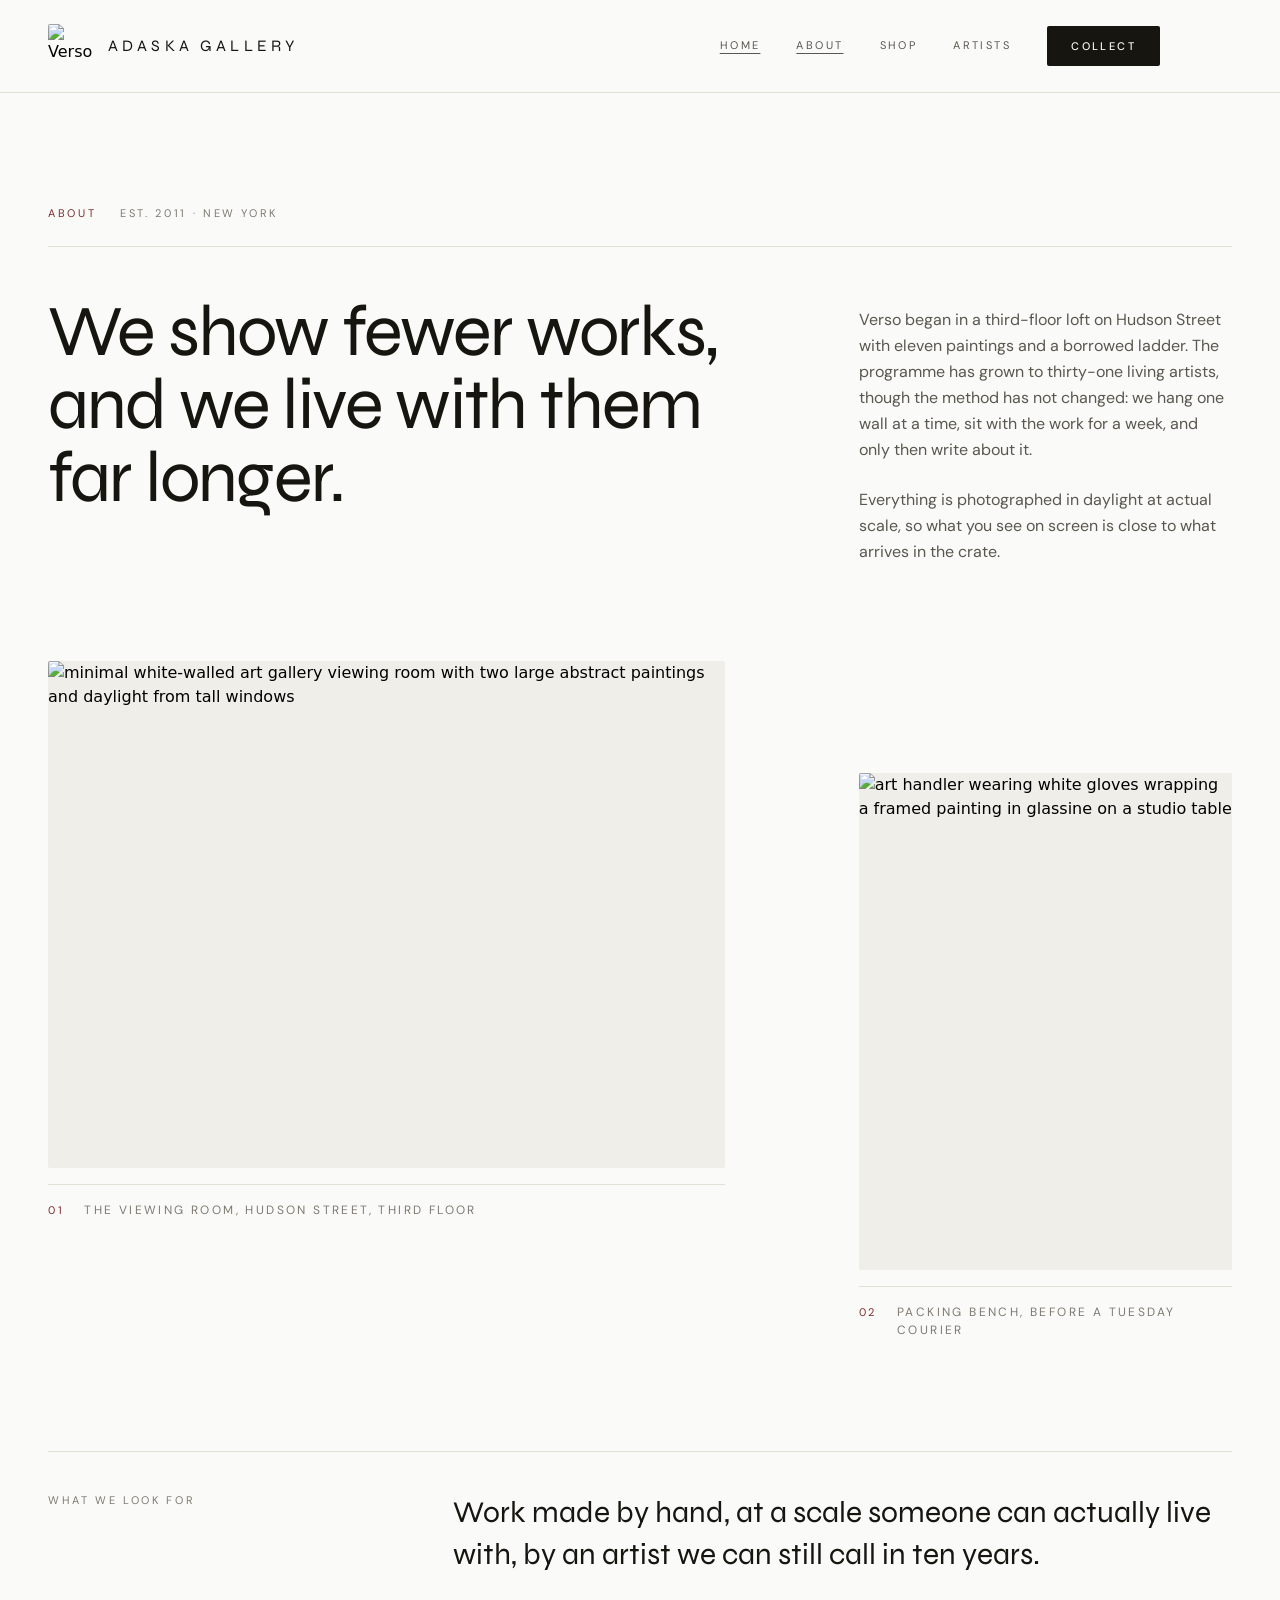
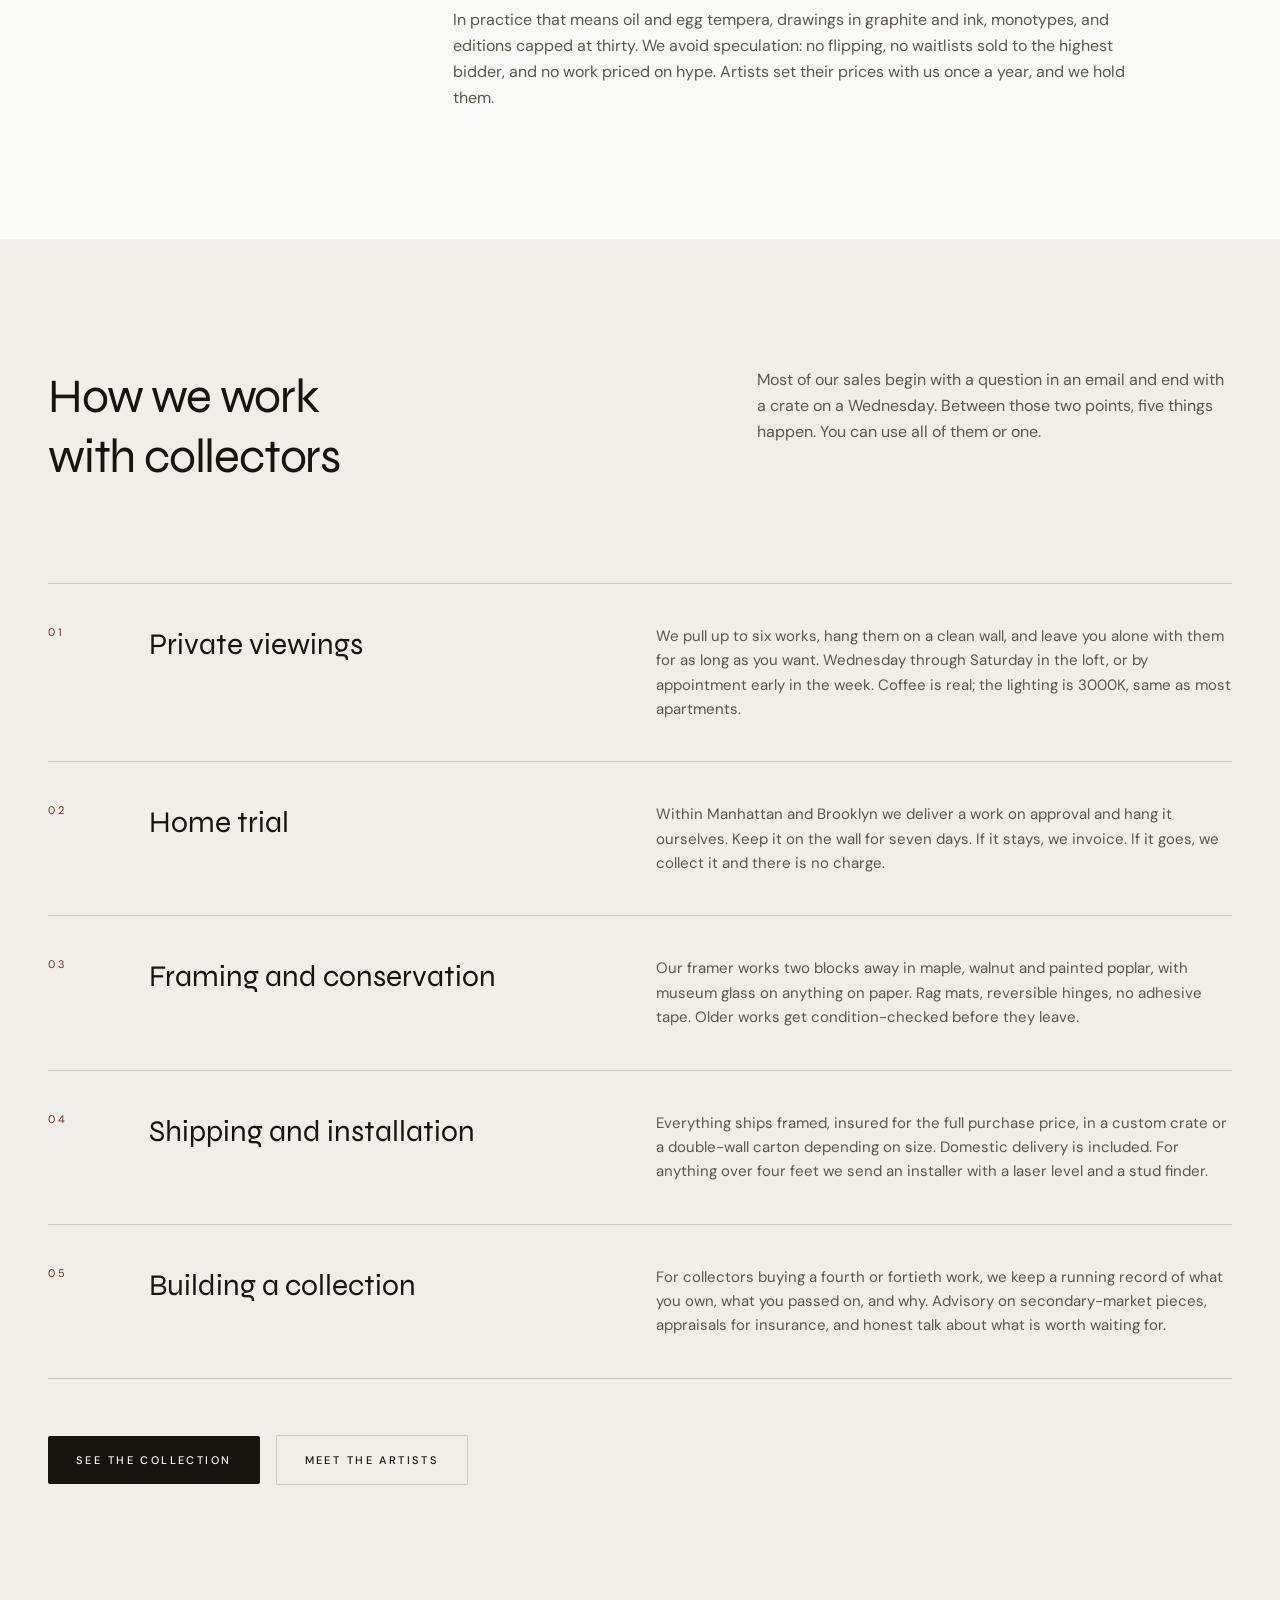
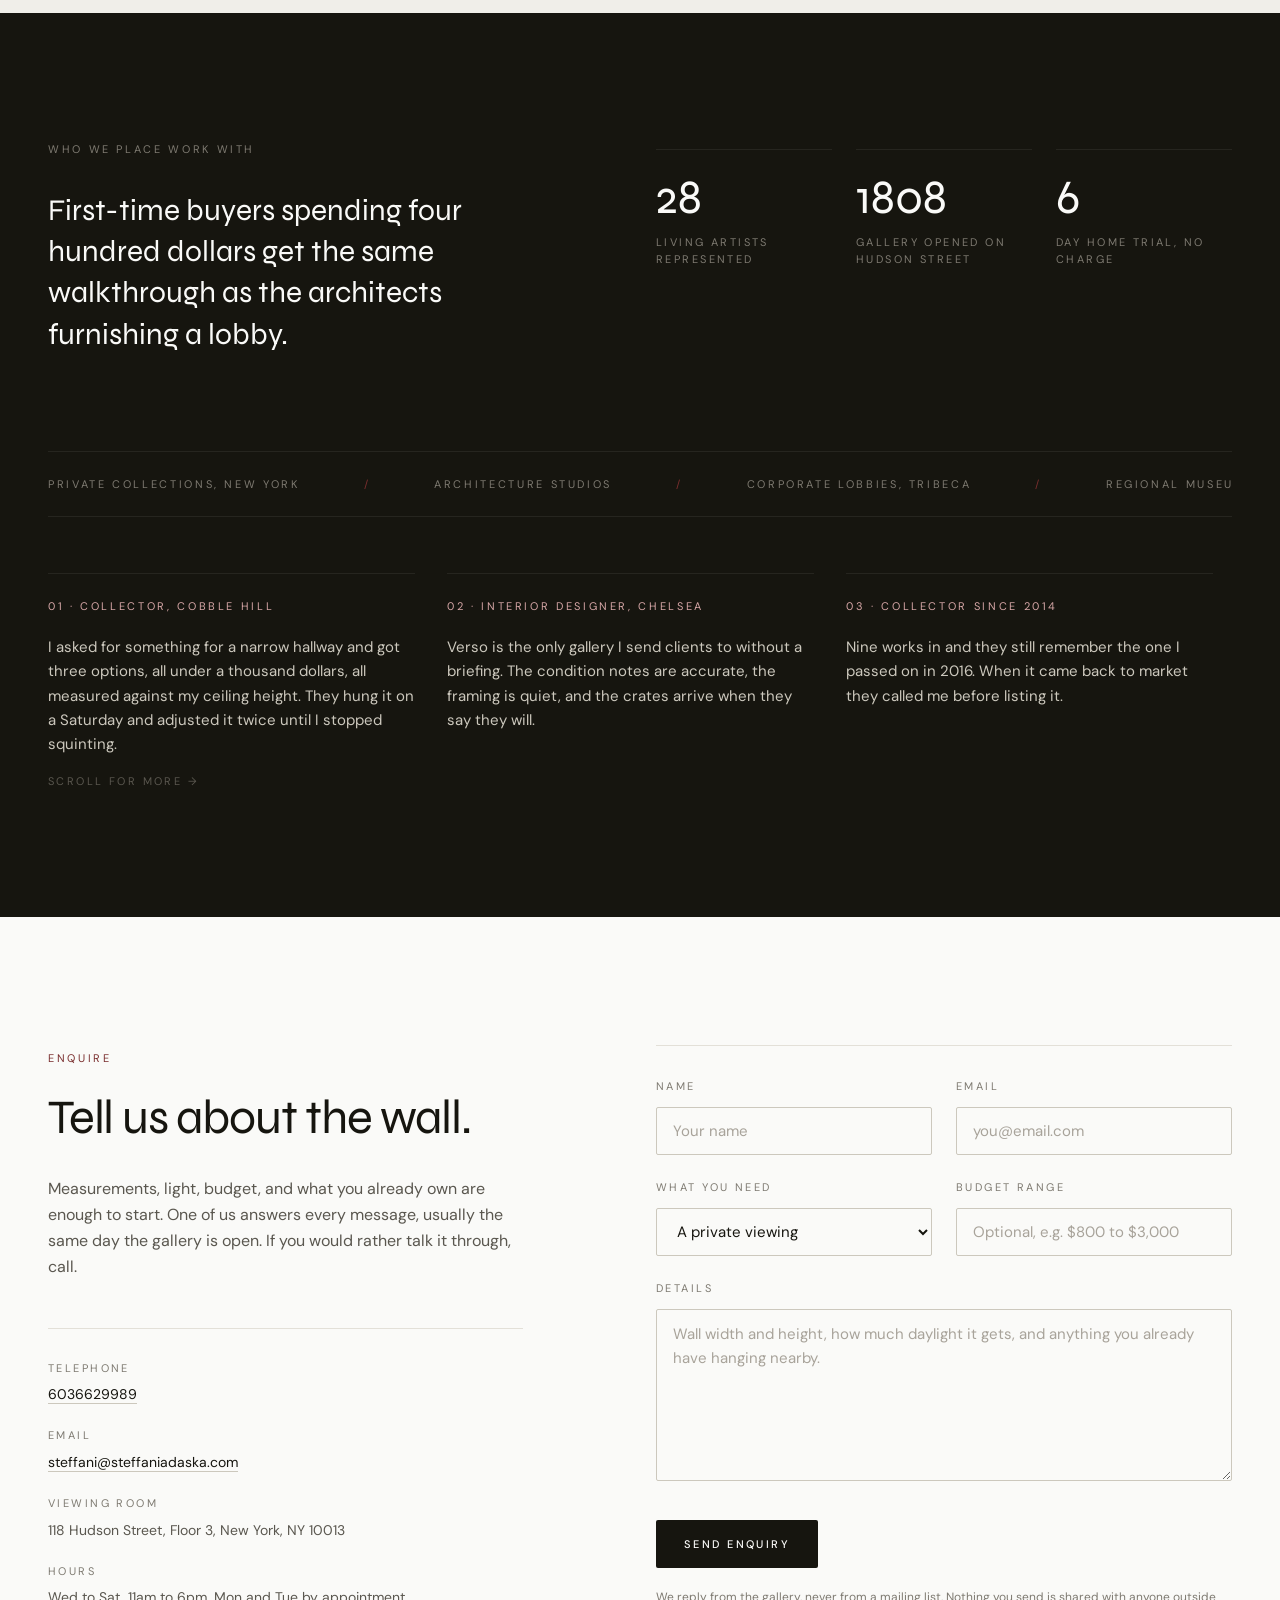
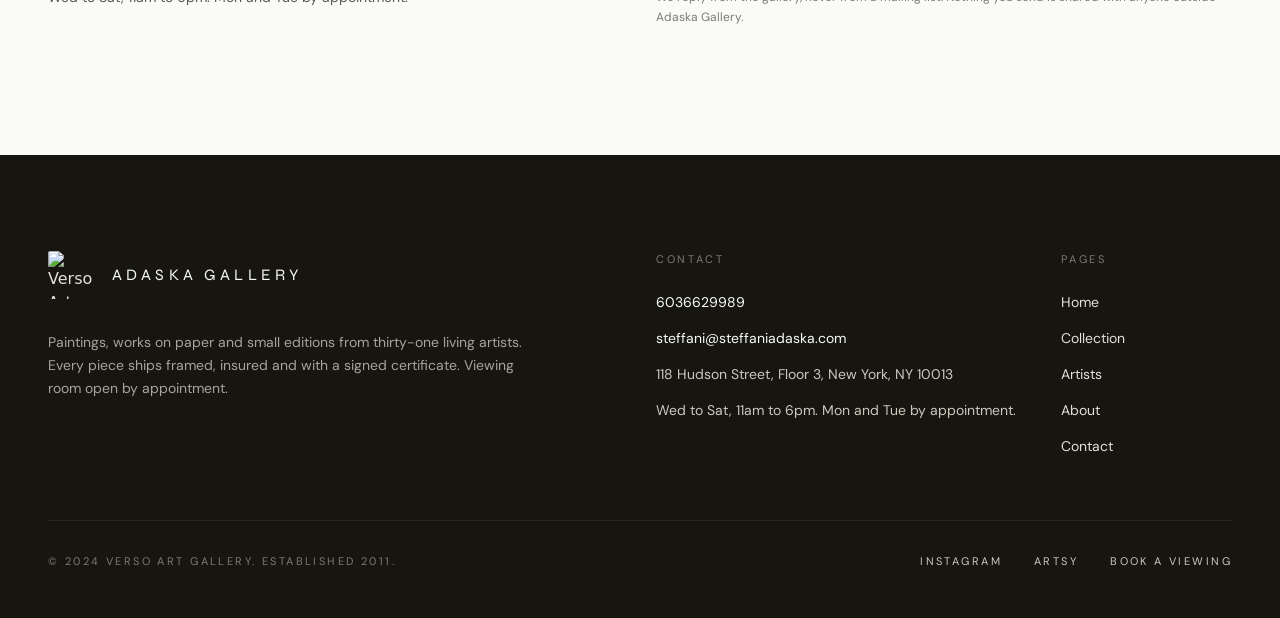
==== commit 2fef5fd0: "Update the site via Tibly" ====
--- a/about.html
+++ b/about.html
@@ -23,7 +23,7 @@
 <script>document.addEventListener('input',function(e){var t=e.target;if(!t||t.type!=='range')return;var c=t.closest&&t.closest('.tibly-ba');if(c)c.style.setProperty('--ba',t.value+'%')});document.addEventListener('pointerdown',function(e){var c=e.target.closest&&e.target.closest('.tibly-ba');if(!c||e.button>0)return;e.preventDefault();var inp=c.querySelector('input[type=range]');var set=function(x){var r=c.getBoundingClientRect();if(!r.width)return;var p=Math.max(0,Math.min(100,(x-r.left)*100/r.width));c.style.setProperty('--ba',p+'%');if(inp)inp.value=Math.round(p)};set(e.clientX);var mv=function(ev){set(ev.clientX)};var up=function(){document.removeEventListener('pointermove',mv);document.removeEventListener('pointerup',up);document.removeEventListener('pointercancel',up)};document.addEventListener('pointermove',mv);document.addEventListener('pointerup',up);document.addEventListener('pointercancel',up)});document.addEventListener('click',function(e){var im=e.target.closest&&e.target.closest('[data-lightbox]');if(!im||!(im.currentSrc||im.src))return;e.preventDefault();var o=document.createElement('div');o.className='tibly-lb';var big=document.createElement('img');big.src=im.currentSrc||im.src;big.alt=im.alt||'';o.appendChild(big);o.addEventListener('click',function(){o.remove()});document.addEventListener('keydown',function esc(ev){if(ev.key==='Escape'){o.remove();document.removeEventListener('keydown',esc)}});document.body.appendChild(o)});document.addEventListener('click',function(e){var x=e.target.closest&&e.target.closest('[data-announce-close]');if(!x)return;var b=x.closest('[data-announce]');if(b){b.style.display='none';try{sessionStorage.setItem('tibly-announce','1')}catch(_){}}});addEventListener('DOMContentLoaded',function(){try{if(sessionStorage.getItem('tibly-announce')==='1'){var b=document.querySelector('[data-announce]');if(b)b.style.display='none'}}catch(_){}if('IntersectionObserver' in window&&!matchMedia('(prefers-reduced-motion:reduce)').matches){var els=document.querySelectorAll('[data-count]');if(els.length){var io=new IntersectionObserver(function(es){es.forEach(function(en){if(!en.isIntersecting)return;io.unobserve(en.target);var el=en.target,s=el.textContent||'',m=s.match(/[\d,]*\d(?:\.\d+)?/);if(!m)return;var raw=m[0],num=parseFloat(raw.replace(/,/g,''));if(!isFinite(num))return;var pre=s.slice(0,m.index),post=s.slice(m.index+raw.length),grp=raw.indexOf(',')>=0,dec=(raw.split('.')[1]||'').length,t0=performance.now();requestAnimationFrame(function tick(now){var p=Math.min((now-t0)/1400,1);p=1-Math.pow(1-p,3);var v=(num*p).toFixed(dec);if(grp)v=Number(v).toLocaleString('en-US',{minimumFractionDigits:dec});el.textContent=pre+v+post;if(p<1)requestAnimationFrame(tick)})})},{rootMargin:'0px 0px -10% 0px'});els.forEach(function(el){io.observe(el)})}}var badge=document.querySelector('[data-tibly-open]');if(badge){var src=document.querySelector('[data-tibly-field="hours"]');var txt=(src&&src.textContent||'').toLowerCase();var days=['sun','mon','tue','wed','thu','fri','sat'];var toMin=function(h,mm,ap){h=+h;mm=+(mm||0);if(ap==='pm'&&h!==12)h+=12;if(ap==='am'&&h===12)h=0;return h*60+mm};var spans=[];var re=/(sun|mon|tue|wed|thu|fri|sat|daily|every ?day)[a-z]*\s*(?:[-\u2013\u2014]\s*(sun|mon|tue|wed|thu|fri|sat)[a-z]*)?\s*:?\s*(\d{1,2})(?::(\d{2}))?\s*(am|pm)?\s*[-\u2013\u2014]\s*(\d{1,2})(?::(\d{2}))?\s*(am|pm)?/g,mm;while((mm=re.exec(txt))){var d1=mm[1].slice(0,3),d2=mm[2],ap1=mm[5]||(mm[8]==='pm'&&+mm[3]<=+mm[6]?'am':mm[8]),o=toMin(mm[3],mm[4],ap1),c=toMin(mm[6],mm[7],mm[8]);var from=d1==='dai'||d1==='eve'?0:days.indexOf(d1),to=d2?days.indexOf(d2.slice(0,3)):(d1==='dai'||d1==='eve'?6:from);if(from<0)continue;for(var d=from;;d=(d+1)%7){spans.push([d,o,c]);if(d===to)break}}if(spans.length){var now=new Date(),cur=now.getDay(),min=now.getHours()*60+now.getMinutes();var open=spans.some(function(s){return s[0]===cur&&min>=s[1]&&min<s[2]});badge.textContent=open?(badge.getAttribute('data-open-text')||'Open now'):(badge.getAttribute('data-closed-text')||'Closed now');badge.setAttribute('data-state',open?'open':'closed');badge.hidden=false}}});</script>
 <style>header a[aria-current="page"]:not(:has(img,svg)){text-decoration:underline;text-underline-offset:4px;text-decoration-thickness:1px}</style>
 <style>#nav-open~[class*="peer-checked:"][class*="fixed"]{min-height:100vh;min-height:100dvh}@media (prefers-reduced-motion:no-preference){label[for="nav-open"] span{transition:transform .3s ease,opacity .2s ease}header:has(#nav-open:checked) label[for="nav-open"]:not([aria-label="Close" i]) span:not(:has(span)):nth-of-type(1){transform:translateY(8px) rotate(45deg)}header:has(#nav-open:checked) label[for="nav-open"]:not([aria-label="Close" i]) span:not(:has(span)):nth-of-type(2){opacity:0}header:has(#nav-open:checked) label[for="nav-open"]:not([aria-label="Close" i]) span:not(:has(span)):nth-of-type(3){transform:translateY(-8px) rotate(-45deg)}#nav-open:checked~[class*="peer-checked:"]{animation:tibly-nav-in .25s ease}#nav-open:checked~[class*="peer-checked:"] label[for="nav-open"]{display:inline-block;animation:tibly-x-in .35s ease}@keyframes tibly-nav-in{from{opacity:0;transform:translateY(10px)}}@keyframes tibly-x-in{from{opacity:0;transform:rotate(-90deg) scale(.6)}}}</style>
-<link rel="stylesheet" href="/styles.css?v=82fcded2"/>
+<link rel="stylesheet" href="/styles.css?v=bd21a29d"/>
 </head>
 <body>
 <!-- block:header -->
@@ -31,17 +31,17 @@
   <input type="checkbox" id="nav-open" class="peer sr-only"/>
 
   <div class="mx-auto w-full max-w-7xl px-5 sm:px-8 lg:px-12 flex items-center justify-between gap-6 py-4 md:py-6">
-    <a class="flex items-center gap-3 sm:gap-4 group" href="/">
-      <img data-tibly-logo="" src="https://br-winter-boat-ajcnusyq.storage.c-3.us-east-2.aws.neon.tech/tibly-site-media/sites/581e0ce3-4caa-4402-85e6-5f423e33d78e/578f8a3b38a22bcd1ecb31f3c4809f57.jpg" alt="Verso Art Gallery" class="h-9 w-9 md:h-11 md:w-11 object-cover rounded-xs"/>
-      <span class="font-display text-[13px] sm:text-sm md:text-base font-600 uppercase tracking-[0.26em] text-ink transition-colors duration-300 group-hover:text-accent-600" data-tibly-field="business-name">Adaska Gallery</span>
+    <a aria-current="page" class="flex items-center gap-3 sm:gap-4 group" href="/">
+      <img data-tibly-logo="" src="https://br-winter-boat-ajcnusyq.storage.c-3.us-east-2.aws.neon.tech/tibly-site-media/sites/581e0ce3-4caa-4402-85e6-5f423e33d78e/34252d3bba4045494d85e5a045decee7.png" alt="Verso Art Gallery" class="h-9 w-9 md:h-11 md:w-11 object-cover rounded-xs"/>
+      <span class="font-display text-[13px] sm:text-sm md:text-base font-600 uppercase tracking-[0.26em] text-ink transition-colors duration-300 group-hover:text-accent-600" data-tibly-field="business-name">Adaska Gallery</span><span class="font-display text-[13px] sm:text-sm md:text-base font-600 uppercase tracking-[0.26em] text-ink transition-colors duration-300 group-hover:text-accent-600" data-tibly-field="business-name"><br/></span><span class="font-display text-[13px] sm:text-sm md:text-base font-600 uppercase tracking-[0.26em] text-ink transition-colors duration-300 group-hover:text-accent-600" data-tibly-field="business-name"><br/></span>
     </a>
 
-    <nav aria-label="Main" class="hidden md:flex items-center gap-9 font-body text-[11px] uppercase tracking-[0.22em] text-brand-600">
-      <a class="py-1 border-b border-transparent hover:border-accent-600 hover:text-ink transition-colors duration-300" href="/">Home</a>
-      <a class="py-1 border-b border-transparent hover:border-accent-600 hover:text-ink transition-colors duration-300" href="/collection">Collection</a>
+    <nav aria-label="Main" class="hidden md:flex items-center gap-9 font-body text-[11px] uppercase tracking-[0.22em] text-brand-600" contenteditable="true" style="outline: none; user-select: text; width: 512.286px;">
+      <a aria-current="page" class="py-1 border-b border-transparent hover:border-accent-600 hover:text-ink transition-colors duration-300" href="/">Home</a>
+      <a aria-current="page" class="py-1 border-b border-transparent hover:border-accent-600 hover:text-ink transition-colors duration-300" href="/about">About</a><a class="py-1 border-b border-transparent hover:border-accent-600 hover:text-ink transition-colors duration-300" href="/collection">Shop</a>
       <a class="py-1 border-b border-transparent hover:border-accent-600 hover:text-ink transition-colors duration-300" href="/artists">Artists</a>
-      <a aria-current="page" class="py-1 border-b border-transparent hover:border-accent-600 hover:text-ink transition-colors duration-300" href="/about">About</a>
-      <a class="btn px-6 py-3" href="/contact">Enquire</a>
+      
+      <a class="btn px-6 py-3" href="/contact">Collect</a>
     </nav>
 
     <label for="nav-open" class="md:hidden cursor-pointer p-2 -mr-2" aria-label="Menu">
--- a/styles.css
+++ b/styles.css
@@ -1,2 +1,2 @@
 /*! tailwindcss v4.3.2 | MIT License | https://tailwindcss.com */
-@layer properties{@supports (((-webkit-hyphens:none)) and (not (margin-trim:inline))) or ((-moz-orient:inline) and (not (color:rgb(from red r g b)))){*,:before,:after,::backdrop{--tw-scroll-snap-strictness:proximity;--tw-space-y-reverse:0;--tw-border-style:solid;--tw-leading:initial;--tw-font-weight:initial;--tw-tracking:initial;--tw-duration:initial;--tw-scale-x:1;--tw-scale-y:1;--tw-scale-z:1;--tw-outline-style:solid}}}@layer theme{:root,:host{--font-sans:ui-sans-serif, system-ui, sans-serif, "Apple Color Emoji", "Segoe UI Emoji", "Segoe UI Symbol", "Noto Color Emoji";--font-mono:ui-monospace, SFMono-Regular, Menlo, Monaco, Consolas, "Liberation Mono", "Courier New", monospace;--spacing:.25rem;--container-sm:24rem;--container-2xl:42rem;--container-7xl:80rem;--text-xs:.75rem;--text-xs--line-height:calc(1 / .75);--text-sm:.875rem;--text-sm--line-height:calc(1.25 / .875);--text-base:1rem;--text-base--line-height:calc(1.5 / 1);--text-lg:1.125rem;--text-lg--line-height:calc(1.75 / 1.125);--text-xl:1.25rem;--text-xl--line-height:calc(1.75 / 1.25);--text-2xl:1.5rem;--text-2xl--line-height:calc(2 / 1.5);--text-3xl:1.875rem;--text-3xl--line-height:calc(2.25 / 1.875);--text-4xl:2.25rem;--text-4xl--line-height:calc(2.5 / 2.25);--text-5xl:3rem;--text-5xl--line-height:1;--text-6xl:3.75rem;--text-6xl--line-height:1;--text-7xl:4.5rem;--text-7xl--line-height:1;--text-8xl:6rem;--text-8xl--line-height:1;--font-weight-medium:500;--tracking-tight:-.025em;--leading-tight:1.25;--leading-snug:1.375;--leading-relaxed:1.625;--radius-xs:2px;--radius-sm:4px;--radius-md:8px;--aspect-video:16 / 9;--default-transition-duration:.15s;--default-transition-timing-function:cubic-bezier(.4, 0, .2, 1);--default-font-family:var(--font-sans);--default-mono-font-family:var(--font-mono);--color-brand-50:#fafaf8;--color-brand-100:#f0eee9;--color-brand-200:#e3e0d8;--color-brand-300:#ccc8bd;--color-brand-400:#a8a39a;--color-brand-500:#7e7a71;--color-brand-600:#5a574f;--color-brand-700:#3c3a33;--color-brand-800:#26251f;--color-brand-900:#16150f;--color-surface:#fafaf8;--color-ink:#16150f;--color-accent-50:#fbf3f3;--color-accent-100:#f3e4e4;--color-accent-300:#d8a8a8;--color-accent-500:#9a4040;--color-accent-600:#7a2e2e;--color-accent-700:#5e2323;--color-accent-900:#3a1616;--font-display:"Syne", ui-sans-serif, system-ui, sans-serif;--font-body:"DM Sans", ui-sans-serif, system-ui, sans-serif;--animate-marquee:marquee 30s linear infinite;--animate-kenburns:kenburns 18s ease-in-out infinite alternate;--animate-float:float 6s ease-in-out infinite;--animate-pulse-soft:pulse-soft 4s ease-in-out infinite;--animate-spin-slow:spin-slow 24s linear infinite}}@layer base{*,:after,:before,::backdrop{box-sizing:border-box;border:0 solid;margin:0;padding:0}::file-selector-button{box-sizing:border-box;border:0 solid;margin:0;padding:0}html,:host{-webkit-text-size-adjust:100%;tab-size:4;line-height:1.5;font-family:var(--default-font-family,ui-sans-serif, system-ui, sans-serif, "Apple Color Emoji", "Segoe UI Emoji", "Segoe UI Symbol", "Noto Color Emoji");font-feature-settings:var(--default-font-feature-settings,normal);font-variation-settings:var(--default-font-variation-settings,normal);-webkit-tap-highlight-color:transparent}hr{height:0;color:inherit;border-top-width:1px}abbr:where([title]){-webkit-text-decoration:underline dotted;text-decoration:underline dotted}h1,h2,h3,h4,h5,h6{font-size:inherit;font-weight:inherit}a{color:inherit;-webkit-text-decoration:inherit;-webkit-text-decoration:inherit;-webkit-text-decoration:inherit;text-decoration:inherit}b,strong{font-weight:bolder}code,kbd,samp,pre{font-family:var(--default-mono-font-family,ui-monospace, SFMono-Regular, Menlo, Monaco, Consolas, "Liberation Mono", "Courier New", monospace);font-feature-settings:var(--default-mono-font-feature-settings,normal);font-variation-settings:var(--default-mono-font-variation-settings,normal);font-size:1em}small{font-size:80%}sub,sup{vertical-align:baseline;font-size:75%;line-height:0;position:relative}sub{bottom:-.25em}sup{top:-.5em}table{text-indent:0;border-color:inherit;border-collapse:collapse}:-moz-focusring{outline:auto}progress{vertical-align:baseline}summary{display:list-item}ol,ul,menu{list-style:none}img,svg,video,canvas,audio,iframe,embed,object{vertical-align:middle;display:block}img,video{max-width:100%;height:auto}button,input,select,optgroup,textarea{font:inherit;font-feature-settings:inherit;font-variation-settings:inherit;letter-spacing:inherit;color:inherit;opacity:1;background-color:#0000;border-radius:0}::file-selector-button{font:inherit;font-feature-settings:inherit;font-variation-settings:inherit;letter-spacing:inherit;color:inherit;opacity:1;background-color:#0000;border-radius:0}:where(select:is([multiple],[size])) optgroup{font-weight:bolder}:where(select:is([multiple],[size])) optgroup option{padding-inline-start:20px}::file-selector-button{margin-inline-end:4px}::placeholder{opacity:1}@supports (not ((-webkit-appearance:-apple-pay-button))) or (contain-intrinsic-size:1px){::placeholder{color:currentColor}@supports (color:color-mix(in lab, red, red)){::placeholder{color:color-mix(in oklab, currentcolor 50%, transparent)}}}textarea{resize:vertical}::-webkit-search-decoration{-webkit-appearance:none}::-webkit-date-and-time-value{min-height:1lh;text-align:inherit}::-webkit-datetime-edit{display:inline-flex}::-webkit-datetime-edit-fields-wrapper{padding:0}::-webkit-datetime-edit{padding-block:0}::-webkit-datetime-edit-year-field{padding-block:0}::-webkit-datetime-edit-month-field{padding-block:0}::-webkit-datetime-edit-day-field{padding-block:0}::-webkit-datetime-edit-hour-field{padding-block:0}::-webkit-datetime-edit-minute-field{padding-block:0}::-webkit-datetime-edit-second-field{padding-block:0}::-webkit-datetime-edit-millisecond-field{padding-block:0}::-webkit-datetime-edit-meridiem-field{padding-block:0}::-webkit-calendar-picker-indicator{line-height:1}:-moz-ui-invalid{box-shadow:none}button,input:where([type=button],[type=reset],[type=submit]){appearance:button}::file-selector-button{appearance:button}::-webkit-inner-spin-button{height:auto}::-webkit-outer-spin-button{height:auto}[hidden]:where(:not([hidden=until-found])){display:none!important}}@layer components{.btn{justify-content:center;align-items:center;gap:calc(var(--spacing) * 2);border-radius:var(--radius-xs);background-color:var(--color-ink);padding-inline:calc(var(--spacing) * 7);padding-block:calc(var(--spacing) * 4);font-family:var(--font-body);--tw-font-weight:var(--font-weight-medium);font-size:11px;font-weight:var(--font-weight-medium);--tw-tracking:.22em;letter-spacing:.22em;color:var(--color-brand-50);text-transform:uppercase;transition-property:color,background-color,border-color,outline-color,text-decoration-color,fill,stroke,--tw-gradient-from,--tw-gradient-via,--tw-gradient-to;transition-timing-function:var(--tw-ease,var(--default-transition-timing-function));transition-duration:var(--tw-duration,var(--default-transition-duration));--tw-duration:.3s;transition-duration:.3s;display:inline-flex}@media (hover:hover){.btn:hover{background-color:var(--color-accent-600)}}.btn:focus-visible{outline-style:var(--tw-outline-style);outline-offset:2px;outline-width:2px;outline-color:var(--color-accent-600)}.btn-secondary{justify-content:center;align-items:center;gap:calc(var(--spacing) * 2);border-radius:var(--radius-xs);border-style:var(--tw-border-style);border-width:1px;border-color:var(--color-brand-300);padding-inline:calc(var(--spacing) * 7);padding-block:calc(var(--spacing) * 4);font-family:var(--font-body);--tw-font-weight:var(--font-weight-medium);font-size:11px;font-weight:var(--font-weight-medium);--tw-tracking:.22em;letter-spacing:.22em;color:var(--color-ink);text-transform:uppercase;transition-property:color,background-color,border-color,outline-color,text-decoration-color,fill,stroke,--tw-gradient-from,--tw-gradient-via,--tw-gradient-to;transition-timing-function:var(--tw-ease,var(--default-transition-timing-function));transition-duration:var(--tw-duration,var(--default-transition-duration));--tw-duration:.3s;background-color:#0000;transition-duration:.3s;display:inline-flex}@media (hover:hover){.btn-secondary:hover{border-color:var(--color-ink);background-color:var(--color-brand-100)}}.btn-secondary:focus-visible{outline-style:var(--tw-outline-style);outline-offset:2px;outline-width:2px;outline-color:var(--color-accent-600)}.card{border-radius:var(--radius-xs);border-style:var(--tw-border-style);border-width:1px;border-color:var(--color-brand-200);background-color:var(--color-surface);padding:calc(var(--spacing) * 6);transition-property:color,background-color,border-color,outline-color,text-decoration-color,fill,stroke,--tw-gradient-from,--tw-gradient-via,--tw-gradient-to;transition-timing-function:var(--tw-ease,var(--default-transition-timing-function));transition-duration:var(--tw-duration,var(--default-transition-duration));--tw-duration:.3s;transition-duration:.3s}@media (hover:hover){.card:hover{border-color:var(--color-brand-400)}}}@layer utilities{.sr-only{clip-path:inset(50%);white-space:nowrap;border-width:0;width:1px;height:1px;margin:-1px;padding:0;position:absolute;overflow:hidden}.fixed{position:fixed}.sticky{position:sticky}.inset-0{inset:0}.inset-x-0{inset-inline:0}.top-0{top:0}.bottom-0{bottom:0}.z-40{z-index:40}.z-50{z-index:50}.col-span-2{grid-column:span 2/span 2}.mx-auto{margin-inline:auto}.mt-2{margin-top:calc(var(--spacing) * 2)}.mt-3{margin-top:calc(var(--spacing) * 3)}.mt-4{margin-top:calc(var(--spacing) * 4)}.mt-5{margin-top:calc(var(--spacing) * 5)}.mt-6{margin-top:calc(var(--spacing) * 6)}.mt-7{margin-top:calc(var(--spacing) * 7)}.mt-8{margin-top:calc(var(--spacing) * 8)}.mt-10{margin-top:calc(var(--spacing) * 10)}.mt-12{margin-top:calc(var(--spacing) * 12)}.mt-14{margin-top:calc(var(--spacing) * 14)}.mt-16{margin-top:calc(var(--spacing) * 16)}.mt-20{margin-top:calc(var(--spacing) * 20)}.-mr-2{margin-right:calc(var(--spacing) * -2)}.mb-4{margin-bottom:calc(var(--spacing) * 4)}.mb-10{margin-bottom:calc(var(--spacing) * 10)}.ml-2{margin-left:calc(var(--spacing) * 2)}.block{display:block}.flex{display:flex}.grid{display:grid}.hidden{display:none}.inline-block{display:inline-block}.inline-flex{display:inline-flex}.table{display:table}.aspect-\[3\/4\]{aspect-ratio:3/4}.aspect-\[4\/3\]{aspect-ratio:4/3}.aspect-\[4\/5\]{aspect-ratio:4/5}.aspect-\[7\/5\]{aspect-ratio:7/5}.aspect-square{aspect-ratio:1}.aspect-video{aspect-ratio:var(--aspect-video)}.h-7{height:calc(var(--spacing) * 7)}.h-12{height:calc(var(--spacing) * 12)}.h-auto{height:auto}.h-full{height:100%}.h-px{height:1px}.w-7{width:calc(var(--spacing) * 7)}.w-12{width:calc(var(--spacing) * 12)}.w-16{width:calc(var(--spacing) * 16)}.w-\[86\%\]{width:86%}.w-full{width:100%}.w-max{width:max-content}.max-w-2xl{max-width:var(--container-2xl)}.max-w-7xl{max-width:var(--container-7xl)}.max-w-prose{max-width:65ch}.max-w-sm{max-width:var(--container-sm)}.min-w-0{min-width:0}.flex-1{flex:1}.shrink-0{flex-shrink:0}.animate-kenburns{animation:var(--animate-kenburns)}.animate-marquee{animation:var(--animate-marquee)}.cursor-pointer{cursor:pointer}.snap-x{scroll-snap-type:x var(--tw-scroll-snap-strictness)}.snap-mandatory{--tw-scroll-snap-strictness:mandatory}.snap-start{scroll-snap-align:start}.columns-1{columns:1}.columns-2{columns:2}.break-inside-avoid{break-inside:avoid}.grid-cols-1{grid-template-columns:repeat(1,minmax(0,1fr))}.grid-cols-2{grid-template-columns:repeat(2,minmax(0,1fr))}.flex-col{flex-direction:column}.flex-wrap{flex-wrap:wrap}.items-baseline{align-items:baseline}.items-center{align-items:center}.items-end{align-items:flex-end}.items-start{align-items:flex-start}.justify-between{justify-content:space-between}.justify-center{justify-content:center}.gap-1{gap:var(--spacing)}.gap-3{gap:calc(var(--spacing) * 3)}.gap-4{gap:calc(var(--spacing) * 4)}.gap-5{gap:calc(var(--spacing) * 5)}.gap-6{gap:calc(var(--spacing) * 6)}.gap-7{gap:calc(var(--spacing) * 7)}.gap-8{gap:calc(var(--spacing) * 8)}.gap-9{gap:calc(var(--spacing) * 9)}.gap-10{gap:calc(var(--spacing) * 10)}.gap-12{gap:calc(var(--spacing) * 12)}.gap-14{gap:calc(var(--spacing) * 14)}:where(.space-y-3>:not(:last-child)){--tw-space-y-reverse:0;margin-block-start:calc(calc(var(--spacing) * 3) * var(--tw-space-y-reverse));margin-block-end:calc(calc(var(--spacing) * 3) * calc(1 - var(--tw-space-y-reverse)))}:where(.space-y-4>:not(:last-child)){--tw-space-y-reverse:0;margin-block-start:calc(calc(var(--spacing) * 4) * var(--tw-space-y-reverse));margin-block-end:calc(calc(var(--spacing) * 4) * calc(1 - var(--tw-space-y-reverse)))}:where(.space-y-6>:not(:last-child)){--tw-space-y-reverse:0;margin-block-start:calc(calc(var(--spacing) * 6) * var(--tw-space-y-reverse));margin-block-end:calc(calc(var(--spacing) * 6) * calc(1 - var(--tw-space-y-reverse)))}:where(.space-y-7>:not(:last-child)){--tw-space-y-reverse:0;margin-block-start:calc(calc(var(--spacing) * 7) * var(--tw-space-y-reverse));margin-block-end:calc(calc(var(--spacing) * 7) * calc(1 - var(--tw-space-y-reverse)))}.gap-x-8{column-gap:calc(var(--spacing) * 8)}.gap-y-3{row-gap:calc(var(--spacing) * 3)}.gap-y-6{row-gap:calc(var(--spacing) * 6)}.gap-y-8{row-gap:calc(var(--spacing) * 8)}.gap-y-10{row-gap:calc(var(--spacing) * 10)}.self-start{align-self:flex-start}.overflow-hidden{overflow:hidden}.overflow-x-auto{overflow-x:auto}.overflow-y-auto{overflow-y:auto}.rounded-none{border-radius:0}.rounded-xs{border-radius:var(--radius-xs)}.border{border-style:var(--tw-border-style);border-width:1px}.border-0{border-style:var(--tw-border-style);border-width:0}.border-y{border-block-style:var(--tw-border-style);border-block-width:1px}.border-t{border-top-style:var(--tw-border-style);border-top-width:1px}.border-b{border-bottom-style:var(--tw-border-style);border-bottom-width:1px}.border-accent-300{border-color:var(--color-accent-300)}.border-brand-200{border-color:var(--color-brand-200)}.border-brand-300{border-color:var(--color-brand-300)}.border-brand-700{border-color:var(--color-brand-700)}.border-brand-800{border-color:var(--color-brand-800)}.border-transparent{border-color:#0000}.bg-brand-50{background-color:var(--color-brand-50)}.bg-brand-100{background-color:var(--color-brand-100)}.bg-brand-200{background-color:var(--color-brand-200)}.bg-brand-300{background-color:var(--color-brand-300)}.bg-brand-800{background-color:var(--color-brand-800)}.bg-brand-900{background-color:var(--color-brand-900)}.bg-ink{background-color:var(--color-ink)}.bg-surface{background-color:var(--color-surface)}.bg-transparent{background-color:#0000}.object-cover{object-fit:cover}.p-2{padding:calc(var(--spacing) * 2)}.p-5{padding:calc(var(--spacing) * 5)}.p-6{padding:calc(var(--spacing) * 6)}.px-1{padding-inline:var(--spacing)}.px-2{padding-inline:calc(var(--spacing) * 2)}.px-4{padding-inline:calc(var(--spacing) * 4)}.px-5{padding-inline:calc(var(--spacing) * 5)}.px-6{padding-inline:calc(var(--spacing) * 6)}.py-1{padding-block:var(--spacing)}.py-3{padding-block:calc(var(--spacing) * 3)}.py-4{padding-block:calc(var(--spacing) * 4)}.py-5{padding-block:calc(var(--spacing) * 5)}.py-6{padding-block:calc(var(--spacing) * 6)}.py-8{padding-block:calc(var(--spacing) * 8)}.py-10{padding-block:calc(var(--spacing) * 10)}.py-12{padding-block:calc(var(--spacing) * 12)}.py-14{padding-block:calc(var(--spacing) * 14)}.py-16{padding-block:calc(var(--spacing) * 16)}.py-20{padding-block:calc(var(--spacing) * 20)}.pt-1{padding-top:var(--spacing)}.pt-4{padding-top:calc(var(--spacing) * 4)}.pt-6{padding-top:calc(var(--spacing) * 6)}.pt-8{padding-top:calc(var(--spacing) * 8)}.pt-10{padding-top:calc(var(--spacing) * 10)}.pt-12{padding-top:calc(var(--spacing) * 12)}.pt-14{padding-top:calc(var(--spacing) * 14)}.pt-16{padding-top:calc(var(--spacing) * 16)}.pb-1{padding-bottom:var(--spacing)}.pb-4{padding-bottom:calc(var(--spacing) * 4)}.pb-6{padding-bottom:calc(var(--spacing) * 6)}.pb-8{padding-bottom:calc(var(--spacing) * 8)}.pb-10{padding-bottom:calc(var(--spacing) * 10)}.pb-14{padding-bottom:calc(var(--spacing) * 14)}.pb-16{padding-bottom:calc(var(--spacing) * 16)}.pb-20{padding-bottom:calc(var(--spacing) * 20)}.pb-24{padding-bottom:calc(var(--spacing) * 24)}.pb-28{padding-bottom:calc(var(--spacing) * 28)}.text-center{text-align:center}.align-middle{vertical-align:middle}.font-body{font-family:var(--font-body)}.font-display{font-family:var(--font-display)}.text-2xl{font-size:var(--text-2xl);line-height:var(--tw-leading,var(--text-2xl--line-height))}.text-3xl{font-size:var(--text-3xl);line-height:var(--tw-leading,var(--text-3xl--line-height))}.text-4xl{font-size:var(--text-4xl);line-height:var(--tw-leading,var(--text-4xl--line-height))}.text-base{font-size:var(--text-base);line-height:var(--tw-leading,var(--text-base--line-height))}.text-lg{font-size:var(--text-lg);line-height:var(--tw-leading,var(--text-lg--line-height))}.text-sm{font-size:var(--text-sm);line-height:var(--tw-leading,var(--text-sm--line-height))}.text-xl{font-size:var(--text-xl);line-height:var(--tw-leading,var(--text-xl--line-height))}.text-xs{font-size:var(--text-xs);line-height:var(--tw-leading,var(--text-xs--line-height))}.text-\[9px\]{font-size:9px}.text-\[10px\]{font-size:10px}.text-\[11px\]{font-size:11px}.text-\[12px\]{font-size:12px}.text-\[15px\]{font-size:15px}.leading-\[0\.95\]{--tw-leading:.95;line-height:.95}.leading-\[1\.02\]{--tw-leading:1.02;line-height:1.02}.leading-\[1\.05\]{--tw-leading:1.05;line-height:1.05}.leading-relaxed{--tw-leading:var(--leading-relaxed);line-height:var(--leading-relaxed)}.leading-snug{--tw-leading:var(--leading-snug);line-height:var(--leading-snug)}.leading-tight{--tw-leading:var(--leading-tight);line-height:var(--leading-tight)}.font-medium{--tw-font-weight:var(--font-weight-medium);font-weight:var(--font-weight-medium)}.tracking-\[-0\.01em\]{--tw-tracking:-.01em;letter-spacing:-.01em}.tracking-\[-0\.02em\]{--tw-tracking:-.02em;letter-spacing:-.02em}.tracking-\[0\.01em\]{--tw-tracking:.01em;letter-spacing:.01em}.tracking-\[0\.2em\]{--tw-tracking:.2em;letter-spacing:.2em}.tracking-\[0\.22em\]{--tw-tracking:.22em;letter-spacing:.22em}.tracking-\[0\.24em\]{--tw-tracking:.24em;letter-spacing:.24em}.tracking-\[0\.26em\]{--tw-tracking:.26em;letter-spacing:.26em}.tracking-\[0\.28em\]{--tw-tracking:.28em;letter-spacing:.28em}.tracking-\[0\.42em\]{--tw-tracking:.42em;letter-spacing:.42em}.tracking-tight{--tw-tracking:var(--tracking-tight);letter-spacing:var(--tracking-tight)}.break-words{overflow-wrap:break-word}.text-accent-300{color:var(--color-accent-300)}.text-accent-600{color:var(--color-accent-600)}.text-brand-50{color:var(--color-brand-50)}.text-brand-100{color:var(--color-brand-100)}.text-brand-200{color:var(--color-brand-200)}.text-brand-300{color:var(--color-brand-300)}.text-brand-400{color:var(--color-brand-400)}.text-brand-500{color:var(--color-brand-500)}.text-brand-600{color:var(--color-brand-600)}.text-brand-700{color:var(--color-brand-700)}.text-ink{color:var(--color-ink)}.uppercase{text-transform:uppercase}.transition-colors{transition-property:color,background-color,border-color,outline-color,text-decoration-color,fill,stroke,--tw-gradient-from,--tw-gradient-via,--tw-gradient-to;transition-timing-function:var(--tw-ease,var(--default-transition-timing-function));transition-duration:var(--tw-duration,var(--default-transition-duration))}.transition-transform{transition-property:transform,translate,scale,rotate;transition-timing-function:var(--tw-ease,var(--default-transition-timing-function));transition-duration:var(--tw-duration,var(--default-transition-duration))}.duration-300{--tw-duration:.3s;transition-duration:.3s}.duration-500{--tw-duration:.5s;transition-duration:.5s}@media (hover:hover){.group-hover\:scale-105:is(:where(.group):hover *){--tw-scale-x:105%;--tw-scale-y:105%;--tw-scale-z:105%;scale:var(--tw-scale-x) var(--tw-scale-y)}.group-hover\:text-accent-300:is(:where(.group):hover *){color:var(--color-accent-300)}.group-hover\:text-accent-600:is(:where(.group):hover *){color:var(--color-accent-600)}}.peer-checked\:flex:is(:where(.peer):checked~*){display:flex}.placeholder\:text-brand-400::placeholder{color:var(--color-brand-400)}@media (hover:hover){.hover\:border-accent-300:hover{border-color:var(--color-accent-300)}.hover\:border-accent-600:hover{border-color:var(--color-accent-600)}.hover\:border-brand-400:hover{border-color:var(--color-brand-400)}.hover\:bg-accent-600:hover{background-color:var(--color-accent-600)}.hover\:text-accent-300:hover{color:var(--color-accent-300)}.hover\:text-accent-600:hover{color:var(--color-accent-600)}.hover\:text-brand-50:hover{color:var(--color-brand-50)}.hover\:text-ink:hover{color:var(--color-ink)}}.focus\:border-accent-600:focus{border-color:var(--color-accent-600)}.focus\:border-ink:focus{border-color:var(--color-ink)}.focus\:outline-2:focus{outline-style:var(--tw-outline-style);outline-width:2px}.focus\:outline-offset-2:focus{outline-offset:2px}.focus\:outline-accent-600:focus{outline-color:var(--color-accent-600)}.focus\:outline-none:focus{--tw-outline-style:none;outline-style:none}.active\:bg-accent-600:active{background-color:var(--color-accent-600)}.data-\[state\=closed\]\:text-brand-500[data-state=closed]{color:var(--color-brand-500)}.data-\[state\=open\]\:border-accent-300[data-state=open]{border-color:var(--color-accent-300)}.data-\[state\=open\]\:border-accent-600[data-state=open]{border-color:var(--color-accent-600)}.data-\[state\=open\]\:text-accent-600[data-state=open]{color:var(--color-accent-600)}@media (min-width:40rem){.sm\:col-span-1{grid-column:span 1/span 1}.sm\:col-span-2{grid-column:span 2/span 2}.sm\:block{display:block}.sm\:w-28{width:calc(var(--spacing) * 28)}.sm\:w-\[46\%\]{width:46%}.sm\:w-auto{width:auto}.sm\:shrink-0{flex-shrink:0}.sm\:columns-2{columns:2}.sm\:grid-cols-2{grid-template-columns:repeat(2,minmax(0,1fr))}.sm\:grid-cols-3{grid-template-columns:repeat(3,minmax(0,1fr))}.sm\:flex-row{flex-direction:row}.sm\:items-baseline{align-items:baseline}.sm\:items-center{align-items:center}.sm\:justify-between{justify-content:space-between}.sm\:gap-4{gap:calc(var(--spacing) * 4)}.sm\:gap-6{gap:calc(var(--spacing) * 6)}.sm\:gap-8{gap:calc(var(--spacing) * 8)}.sm\:gap-16{gap:calc(var(--spacing) * 16)}.sm\:self-auto{align-self:auto}.sm\:p-8{padding:calc(var(--spacing) * 8)}.sm\:px-8{padding-inline:calc(var(--spacing) * 8)}.sm\:text-3xl{font-size:var(--text-3xl);line-height:var(--tw-leading,var(--text-3xl--line-height))}.sm\:text-4xl{font-size:var(--text-4xl);line-height:var(--tw-leading,var(--text-4xl--line-height))}.sm\:text-5xl{font-size:var(--text-5xl);line-height:var(--tw-leading,var(--text-5xl--line-height))}.sm\:text-6xl{font-size:var(--text-6xl);line-height:var(--tw-leading,var(--text-6xl--line-height))}.sm\:text-base{font-size:var(--text-base);line-height:var(--tw-leading,var(--text-base--line-height))}.sm\:text-lg{font-size:var(--text-lg);line-height:var(--tw-leading,var(--text-lg--line-height))}}@media (min-width:48rem){.md\:order-1{order:1}.md\:order-2{order:2}.md\:col-span-1{grid-column:span 1/span 1}.md\:col-span-2{grid-column:span 2/span 2}.md\:col-span-3{grid-column:span 3/span 3}.md\:col-span-4{grid-column:span 4/span 4}.md\:col-span-5{grid-column:span 5/span 5}.md\:col-span-6{grid-column:span 6/span 6}.md\:col-span-7{grid-column:span 7/span 7}.md\:col-span-8{grid-column:span 8/span 8}.md\:col-span-9{grid-column:span 9/span 9}.md\:col-start-5{grid-column-start:5}.md\:col-start-6{grid-column-start:6}.md\:col-start-7{grid-column-start:7}.md\:col-start-8{grid-column-start:8}.md\:col-start-9{grid-column-start:9}.md\:mt-16{margin-top:calc(var(--spacing) * 16)}.md\:mt-20{margin-top:calc(var(--spacing) * 20)}.md\:mt-24{margin-top:calc(var(--spacing) * 24)}.md\:mt-28{margin-top:calc(var(--spacing) * 28)}.md\:mb-6{margin-bottom:calc(var(--spacing) * 6)}.md\:mb-16{margin-bottom:calc(var(--spacing) * 16)}.md\:block{display:block}.md\:flex{display:flex}.md\:hidden{display:none}.md\:aspect-\[4\/3\]{aspect-ratio:4/3}.md\:columns-3{columns:3}.md\:grid-cols-12{grid-template-columns:repeat(12,minmax(0,1fr))}.md\:flex-row{flex-direction:row}.md\:items-end{align-items:flex-end}.md\:justify-between{justify-content:space-between}.md\:gap-6{gap:calc(var(--spacing) * 6)}.md\:gap-8{gap:calc(var(--spacing) * 8)}.md\:gap-10{gap:calc(var(--spacing) * 10)}.md\:gap-12{gap:calc(var(--spacing) * 12)}.md\:gap-16{gap:calc(var(--spacing) * 16)}.md\:p-10{padding:calc(var(--spacing) * 10)}.md\:py-6{padding-block:calc(var(--spacing) * 6)}.md\:py-10{padding-block:calc(var(--spacing) * 10)}.md\:py-14{padding-block:calc(var(--spacing) * 14)}.md\:py-16{padding-block:calc(var(--spacing) * 16)}.md\:py-24{padding-block:calc(var(--spacing) * 24)}.md\:py-28{padding-block:calc(var(--spacing) * 28)}.md\:py-32{padding-block:calc(var(--spacing) * 32)}.md\:pt-2{padding-top:calc(var(--spacing) * 2)}.md\:pt-3{padding-top:calc(var(--spacing) * 3)}.md\:pt-4{padding-top:calc(var(--spacing) * 4)}.md\:pt-16{padding-top:calc(var(--spacing) * 16)}.md\:pt-20{padding-top:calc(var(--spacing) * 20)}.md\:pt-24{padding-top:calc(var(--spacing) * 24)}.md\:pt-28{padding-top:calc(var(--spacing) * 28)}.md\:pb-12{padding-bottom:calc(var(--spacing) * 12)}.md\:pb-20{padding-bottom:calc(var(--spacing) * 20)}.md\:pb-28{padding-bottom:calc(var(--spacing) * 28)}.md\:pb-32{padding-bottom:calc(var(--spacing) * 32)}.md\:text-3xl{font-size:var(--text-3xl);line-height:var(--tw-leading,var(--text-3xl--line-height))}.md\:text-5xl{font-size:var(--text-5xl);line-height:var(--tw-leading,var(--text-5xl--line-height))}.md\:text-6xl{font-size:var(--text-6xl);line-height:var(--tw-leading,var(--text-6xl--line-height))}.md\:text-7xl{font-size:var(--text-7xl);line-height:var(--tw-leading,var(--text-7xl--line-height))}.md\:text-base{font-size:var(--text-base);line-height:var(--tw-leading,var(--text-base--line-height))}.md\:text-lg{font-size:var(--text-lg);line-height:var(--tw-leading,var(--text-lg--line-height))}.md\:text-xl{font-size:var(--text-xl);line-height:var(--tw-leading,var(--text-xl--line-height))}.md\:text-\[10px\]{font-size:10px}}@media (min-width:64rem){.lg\:w-\[31\%\]{width:31%}.lg\:gap-16{gap:calc(var(--spacing) * 16)}.lg\:gap-20{gap:calc(var(--spacing) * 20)}.lg\:p-12{padding:calc(var(--spacing) * 12)}.lg\:px-12{padding-inline:calc(var(--spacing) * 12)}.lg\:py-28{padding-block:calc(var(--spacing) * 28)}.lg\:py-32{padding-block:calc(var(--spacing) * 32)}.lg\:pt-36{padding-top:calc(var(--spacing) * 36)}.lg\:text-7xl{font-size:var(--text-7xl);line-height:var(--tw-leading,var(--text-7xl--line-height))}.lg\:text-8xl{font-size:var(--text-8xl);line-height:var(--tw-leading,var(--text-8xl--line-height))}}}[data-tb-bg]{position:relative}.tb-bg{pointer-events:none;position:absolute;inset:0;overflow:hidden}.tb-bg video,.tb-bg img{object-fit:cover;width:100%;height:100%}.tb-bg-tint{background:#000;position:absolute;inset:0}[data-tb-bg]>:not(.tb-bg){z-index:1;position:relative}@media (prefers-reduced-motion:reduce){.tb-bg video{display:none}}@property --tw-scroll-snap-strictness{syntax:"*";inherits:false;initial-value:proximity}@property --tw-space-y-reverse{syntax:"*";inherits:false;initial-value:0}@property --tw-border-style{syntax:"*";inherits:false;initial-value:solid}@property --tw-leading{syntax:"*";inherits:false}@property --tw-font-weight{syntax:"*";inherits:false}@property --tw-tracking{syntax:"*";inherits:false}@property --tw-duration{syntax:"*";inherits:false}@property --tw-scale-x{syntax:"*";inherits:false;initial-value:1}@property --tw-scale-y{syntax:"*";inherits:false;initial-value:1}@property --tw-scale-z{syntax:"*";inherits:false;initial-value:1}@property --tw-outline-style{syntax:"*";inherits:false;initial-value:solid}@keyframes marquee{to{transform:translate(-50%)}}@keyframes kenburns{to{transform:scale(1.08)}}@keyframes float{0%,to{transform:translateY(0)}50%{transform:translateY(-12px)}}@keyframes pulse-soft{0%,to{opacity:1}50%{opacity:.55}}@keyframes spin-slow{to{transform:rotate(360deg)}}+@layer properties{@supports (((-webkit-hyphens:none)) and (not (margin-trim:inline))) or ((-moz-orient:inline) and (not (color:rgb(from red r g b)))){*,:before,:after,::backdrop{--tw-scroll-snap-strictness:proximity;--tw-space-y-reverse:0;--tw-border-style:solid;--tw-leading:initial;--tw-font-weight:initial;--tw-tracking:initial;--tw-duration:initial;--tw-scale-x:1;--tw-scale-y:1;--tw-scale-z:1;--tw-outline-style:solid}}}@layer theme{:root,:host{--font-sans:ui-sans-serif, system-ui, sans-serif, "Apple Color Emoji", "Segoe UI Emoji", "Segoe UI Symbol", "Noto Color Emoji";--font-mono:ui-monospace, SFMono-Regular, Menlo, Monaco, Consolas, "Liberation Mono", "Courier New", monospace;--spacing:.25rem;--container-sm:24rem;--container-2xl:42rem;--container-7xl:80rem;--text-xs:.75rem;--text-xs--line-height:calc(1 / .75);--text-sm:.875rem;--text-sm--line-height:calc(1.25 / .875);--text-base:1rem;--text-base--line-height:calc(1.5 / 1);--text-lg:1.125rem;--text-lg--line-height:calc(1.75 / 1.125);--text-xl:1.25rem;--text-xl--line-height:calc(1.75 / 1.25);--text-2xl:1.5rem;--text-2xl--line-height:calc(2 / 1.5);--text-3xl:1.875rem;--text-3xl--line-height:calc(2.25 / 1.875);--text-4xl:2.25rem;--text-4xl--line-height:calc(2.5 / 2.25);--text-5xl:3rem;--text-5xl--line-height:1;--text-6xl:3.75rem;--text-6xl--line-height:1;--text-7xl:4.5rem;--text-7xl--line-height:1;--text-8xl:6rem;--text-8xl--line-height:1;--font-weight-medium:500;--tracking-tight:-.025em;--leading-tight:1.25;--leading-snug:1.375;--leading-relaxed:1.625;--radius-xs:2px;--radius-sm:4px;--radius-md:8px;--aspect-video:16 / 9;--default-transition-duration:.15s;--default-transition-timing-function:cubic-bezier(.4, 0, .2, 1);--default-font-family:var(--font-sans);--default-mono-font-family:var(--font-mono);--color-brand-50:#fafaf8;--color-brand-100:#f0eee9;--color-brand-200:#e3e0d8;--color-brand-300:#ccc8bd;--color-brand-400:#a8a39a;--color-brand-500:#7e7a71;--color-brand-600:#5a574f;--color-brand-700:#3c3a33;--color-brand-800:#26251f;--color-brand-900:#16150f;--color-surface:#fafaf8;--color-ink:#16150f;--color-accent-50:#fbf3f3;--color-accent-100:#f3e4e4;--color-accent-300:#d8a8a8;--color-accent-500:#9a4040;--color-accent-600:#7a2e2e;--color-accent-700:#5e2323;--color-accent-900:#3a1616;--font-display:"Syne", ui-sans-serif, system-ui, sans-serif;--font-body:"DM Sans", ui-sans-serif, system-ui, sans-serif;--animate-marquee:marquee 30s linear infinite;--animate-kenburns:kenburns 18s ease-in-out infinite alternate;--animate-float:float 6s ease-in-out infinite;--animate-pulse-soft:pulse-soft 4s ease-in-out infinite;--animate-spin-slow:spin-slow 24s linear infinite}}@layer base{*,:after,:before,::backdrop{box-sizing:border-box;border:0 solid;margin:0;padding:0}::file-selector-button{box-sizing:border-box;border:0 solid;margin:0;padding:0}html,:host{-webkit-text-size-adjust:100%;tab-size:4;line-height:1.5;font-family:var(--default-font-family,ui-sans-serif, system-ui, sans-serif, "Apple Color Emoji", "Segoe UI Emoji", "Segoe UI Symbol", "Noto Color Emoji");font-feature-settings:var(--default-font-feature-settings,normal);font-variation-settings:var(--default-font-variation-settings,normal);-webkit-tap-highlight-color:transparent}hr{height:0;color:inherit;border-top-width:1px}abbr:where([title]){-webkit-text-decoration:underline dotted;text-decoration:underline dotted}h1,h2,h3,h4,h5,h6{font-size:inherit;font-weight:inherit}a{color:inherit;-webkit-text-decoration:inherit;-webkit-text-decoration:inherit;-webkit-text-decoration:inherit;text-decoration:inherit}b,strong{font-weight:bolder}code,kbd,samp,pre{font-family:var(--default-mono-font-family,ui-monospace, SFMono-Regular, Menlo, Monaco, Consolas, "Liberation Mono", "Courier New", monospace);font-feature-settings:var(--default-mono-font-feature-settings,normal);font-variation-settings:var(--default-mono-font-variation-settings,normal);font-size:1em}small{font-size:80%}sub,sup{vertical-align:baseline;font-size:75%;line-height:0;position:relative}sub{bottom:-.25em}sup{top:-.5em}table{text-indent:0;border-color:inherit;border-collapse:collapse}:-moz-focusring{outline:auto}progress{vertical-align:baseline}summary{display:list-item}ol,ul,menu{list-style:none}img,svg,video,canvas,audio,iframe,embed,object{vertical-align:middle;display:block}img,video{max-width:100%;height:auto}button,input,select,optgroup,textarea{font:inherit;font-feature-settings:inherit;font-variation-settings:inherit;letter-spacing:inherit;color:inherit;opacity:1;background-color:#0000;border-radius:0}::file-selector-button{font:inherit;font-feature-settings:inherit;font-variation-settings:inherit;letter-spacing:inherit;color:inherit;opacity:1;background-color:#0000;border-radius:0}:where(select:is([multiple],[size])) optgroup{font-weight:bolder}:where(select:is([multiple],[size])) optgroup option{padding-inline-start:20px}::file-selector-button{margin-inline-end:4px}::placeholder{opacity:1}@supports (not ((-webkit-appearance:-apple-pay-button))) or (contain-intrinsic-size:1px){::placeholder{color:currentColor}@supports (color:color-mix(in lab, red, red)){::placeholder{color:color-mix(in oklab, currentcolor 50%, transparent)}}}textarea{resize:vertical}::-webkit-search-decoration{-webkit-appearance:none}::-webkit-date-and-time-value{min-height:1lh;text-align:inherit}::-webkit-datetime-edit{display:inline-flex}::-webkit-datetime-edit-fields-wrapper{padding:0}::-webkit-datetime-edit{padding-block:0}::-webkit-datetime-edit-year-field{padding-block:0}::-webkit-datetime-edit-month-field{padding-block:0}::-webkit-datetime-edit-day-field{padding-block:0}::-webkit-datetime-edit-hour-field{padding-block:0}::-webkit-datetime-edit-minute-field{padding-block:0}::-webkit-datetime-edit-second-field{padding-block:0}::-webkit-datetime-edit-millisecond-field{padding-block:0}::-webkit-datetime-edit-meridiem-field{padding-block:0}::-webkit-calendar-picker-indicator{line-height:1}:-moz-ui-invalid{box-shadow:none}button,input:where([type=button],[type=reset],[type=submit]){appearance:button}::file-selector-button{appearance:button}::-webkit-inner-spin-button{height:auto}::-webkit-outer-spin-button{height:auto}[hidden]:where(:not([hidden=until-found])){display:none!important}}@layer components{.btn{justify-content:center;align-items:center;gap:calc(var(--spacing) * 2);border-radius:var(--radius-xs);background-color:var(--color-ink);padding-inline:calc(var(--spacing) * 7);padding-block:calc(var(--spacing) * 4);font-family:var(--font-body);--tw-font-weight:var(--font-weight-medium);font-size:11px;font-weight:var(--font-weight-medium);--tw-tracking:.22em;letter-spacing:.22em;color:var(--color-brand-50);text-transform:uppercase;transition-property:color,background-color,border-color,outline-color,text-decoration-color,fill,stroke,--tw-gradient-from,--tw-gradient-via,--tw-gradient-to;transition-timing-function:var(--tw-ease,var(--default-transition-timing-function));transition-duration:var(--tw-duration,var(--default-transition-duration));--tw-duration:.3s;transition-duration:.3s;display:inline-flex}@media (hover:hover){.btn:hover{background-color:var(--color-accent-600)}}.btn:focus-visible{outline-style:var(--tw-outline-style);outline-offset:2px;outline-width:2px;outline-color:var(--color-accent-600)}.btn-secondary{justify-content:center;align-items:center;gap:calc(var(--spacing) * 2);border-radius:var(--radius-xs);border-style:var(--tw-border-style);border-width:1px;border-color:var(--color-brand-300);padding-inline:calc(var(--spacing) * 7);padding-block:calc(var(--spacing) * 4);font-family:var(--font-body);--tw-font-weight:var(--font-weight-medium);font-size:11px;font-weight:var(--font-weight-medium);--tw-tracking:.22em;letter-spacing:.22em;color:var(--color-ink);text-transform:uppercase;transition-property:color,background-color,border-color,outline-color,text-decoration-color,fill,stroke,--tw-gradient-from,--tw-gradient-via,--tw-gradient-to;transition-timing-function:var(--tw-ease,var(--default-transition-timing-function));transition-duration:var(--tw-duration,var(--default-transition-duration));--tw-duration:.3s;background-color:#0000;transition-duration:.3s;display:inline-flex}@media (hover:hover){.btn-secondary:hover{border-color:var(--color-ink);background-color:var(--color-brand-100)}}.btn-secondary:focus-visible{outline-style:var(--tw-outline-style);outline-offset:2px;outline-width:2px;outline-color:var(--color-accent-600)}.card{border-radius:var(--radius-xs);border-style:var(--tw-border-style);border-width:1px;border-color:var(--color-brand-200);background-color:var(--color-surface);padding:calc(var(--spacing) * 6);transition-property:color,background-color,border-color,outline-color,text-decoration-color,fill,stroke,--tw-gradient-from,--tw-gradient-via,--tw-gradient-to;transition-timing-function:var(--tw-ease,var(--default-transition-timing-function));transition-duration:var(--tw-duration,var(--default-transition-duration));--tw-duration:.3s;transition-duration:.3s}@media (hover:hover){.card:hover{border-color:var(--color-brand-400)}}}@layer utilities{.sr-only{clip-path:inset(50%);white-space:nowrap;border-width:0;width:1px;height:1px;margin:-1px;padding:0;position:absolute;overflow:hidden}.fixed{position:fixed}.sticky{position:sticky}.inset-0{inset:0}.inset-x-0{inset-inline:0}.top-0{top:0}.bottom-0{bottom:0}.z-40{z-index:40}.z-50{z-index:50}.col-span-2{grid-column:span 2/span 2}.mx-auto{margin-inline:auto}.mt-2{margin-top:calc(var(--spacing) * 2)}.mt-3{margin-top:calc(var(--spacing) * 3)}.mt-4{margin-top:calc(var(--spacing) * 4)}.mt-5{margin-top:calc(var(--spacing) * 5)}.mt-6{margin-top:calc(var(--spacing) * 6)}.mt-7{margin-top:calc(var(--spacing) * 7)}.mt-8{margin-top:calc(var(--spacing) * 8)}.mt-10{margin-top:calc(var(--spacing) * 10)}.mt-12{margin-top:calc(var(--spacing) * 12)}.mt-14{margin-top:calc(var(--spacing) * 14)}.mt-16{margin-top:calc(var(--spacing) * 16)}.mt-20{margin-top:calc(var(--spacing) * 20)}.-mr-2{margin-right:calc(var(--spacing) * -2)}.mb-4{margin-bottom:calc(var(--spacing) * 4)}.mb-10{margin-bottom:calc(var(--spacing) * 10)}.ml-2{margin-left:calc(var(--spacing) * 2)}.block{display:block}.flex{display:flex}.grid{display:grid}.hidden{display:none}.inline-block{display:inline-block}.inline-flex{display:inline-flex}.table{display:table}.aspect-\[3\/4\]{aspect-ratio:3/4}.aspect-\[4\/3\]{aspect-ratio:4/3}.aspect-\[4\/5\]{aspect-ratio:4/5}.aspect-\[7\/5\]{aspect-ratio:7/5}.aspect-square{aspect-ratio:1}.aspect-video{aspect-ratio:var(--aspect-video)}.h-7{height:calc(var(--spacing) * 7)}.h-9{height:calc(var(--spacing) * 9)}.h-12{height:calc(var(--spacing) * 12)}.h-auto{height:auto}.h-full{height:100%}.h-px{height:1px}.w-7{width:calc(var(--spacing) * 7)}.w-9{width:calc(var(--spacing) * 9)}.w-12{width:calc(var(--spacing) * 12)}.w-16{width:calc(var(--spacing) * 16)}.w-\[86\%\]{width:86%}.w-full{width:100%}.w-max{width:max-content}.max-w-2xl{max-width:var(--container-2xl)}.max-w-7xl{max-width:var(--container-7xl)}.max-w-prose{max-width:65ch}.max-w-sm{max-width:var(--container-sm)}.min-w-0{min-width:0}.flex-1{flex:1}.shrink-0{flex-shrink:0}.animate-kenburns{animation:var(--animate-kenburns)}.animate-marquee{animation:var(--animate-marquee)}.cursor-pointer{cursor:pointer}.snap-x{scroll-snap-type:x var(--tw-scroll-snap-strictness)}.snap-mandatory{--tw-scroll-snap-strictness:mandatory}.snap-start{scroll-snap-align:start}.columns-1{columns:1}.columns-2{columns:2}.break-inside-avoid{break-inside:avoid}.grid-cols-1{grid-template-columns:repeat(1,minmax(0,1fr))}.grid-cols-2{grid-template-columns:repeat(2,minmax(0,1fr))}.flex-col{flex-direction:column}.flex-wrap{flex-wrap:wrap}.items-baseline{align-items:baseline}.items-center{align-items:center}.items-end{align-items:flex-end}.items-start{align-items:flex-start}.justify-between{justify-content:space-between}.justify-center{justify-content:center}.gap-1{gap:var(--spacing)}.gap-3{gap:calc(var(--spacing) * 3)}.gap-4{gap:calc(var(--spacing) * 4)}.gap-5{gap:calc(var(--spacing) * 5)}.gap-6{gap:calc(var(--spacing) * 6)}.gap-7{gap:calc(var(--spacing) * 7)}.gap-8{gap:calc(var(--spacing) * 8)}.gap-9{gap:calc(var(--spacing) * 9)}.gap-10{gap:calc(var(--spacing) * 10)}.gap-12{gap:calc(var(--spacing) * 12)}.gap-14{gap:calc(var(--spacing) * 14)}:where(.space-y-3>:not(:last-child)){--tw-space-y-reverse:0;margin-block-start:calc(calc(var(--spacing) * 3) * var(--tw-space-y-reverse));margin-block-end:calc(calc(var(--spacing) * 3) * calc(1 - var(--tw-space-y-reverse)))}:where(.space-y-4>:not(:last-child)){--tw-space-y-reverse:0;margin-block-start:calc(calc(var(--spacing) * 4) * var(--tw-space-y-reverse));margin-block-end:calc(calc(var(--spacing) * 4) * calc(1 - var(--tw-space-y-reverse)))}:where(.space-y-6>:not(:last-child)){--tw-space-y-reverse:0;margin-block-start:calc(calc(var(--spacing) * 6) * var(--tw-space-y-reverse));margin-block-end:calc(calc(var(--spacing) * 6) * calc(1 - var(--tw-space-y-reverse)))}:where(.space-y-7>:not(:last-child)){--tw-space-y-reverse:0;margin-block-start:calc(calc(var(--spacing) * 7) * var(--tw-space-y-reverse));margin-block-end:calc(calc(var(--spacing) * 7) * calc(1 - var(--tw-space-y-reverse)))}.gap-x-8{column-gap:calc(var(--spacing) * 8)}.gap-y-3{row-gap:calc(var(--spacing) * 3)}.gap-y-6{row-gap:calc(var(--spacing) * 6)}.gap-y-8{row-gap:calc(var(--spacing) * 8)}.gap-y-10{row-gap:calc(var(--spacing) * 10)}.self-start{align-self:flex-start}.overflow-hidden{overflow:hidden}.overflow-x-auto{overflow-x:auto}.overflow-y-auto{overflow-y:auto}.rounded-none{border-radius:0}.rounded-xs{border-radius:var(--radius-xs)}.border{border-style:var(--tw-border-style);border-width:1px}.border-0{border-style:var(--tw-border-style);border-width:0}.border-y{border-block-style:var(--tw-border-style);border-block-width:1px}.border-t{border-top-style:var(--tw-border-style);border-top-width:1px}.border-b{border-bottom-style:var(--tw-border-style);border-bottom-width:1px}.border-accent-300{border-color:var(--color-accent-300)}.border-brand-200{border-color:var(--color-brand-200)}.border-brand-300{border-color:var(--color-brand-300)}.border-brand-700{border-color:var(--color-brand-700)}.border-brand-800{border-color:var(--color-brand-800)}.border-transparent{border-color:#0000}.bg-brand-50{background-color:var(--color-brand-50)}.bg-brand-100{background-color:var(--color-brand-100)}.bg-brand-200{background-color:var(--color-brand-200)}.bg-brand-300{background-color:var(--color-brand-300)}.bg-brand-800{background-color:var(--color-brand-800)}.bg-brand-900{background-color:var(--color-brand-900)}.bg-ink{background-color:var(--color-ink)}.bg-surface{background-color:var(--color-surface)}.bg-transparent{background-color:#0000}.object-cover{object-fit:cover}.p-2{padding:calc(var(--spacing) * 2)}.p-5{padding:calc(var(--spacing) * 5)}.p-6{padding:calc(var(--spacing) * 6)}.px-1{padding-inline:var(--spacing)}.px-2{padding-inline:calc(var(--spacing) * 2)}.px-4{padding-inline:calc(var(--spacing) * 4)}.px-5{padding-inline:calc(var(--spacing) * 5)}.px-6{padding-inline:calc(var(--spacing) * 6)}.py-1{padding-block:var(--spacing)}.py-3{padding-block:calc(var(--spacing) * 3)}.py-4{padding-block:calc(var(--spacing) * 4)}.py-5{padding-block:calc(var(--spacing) * 5)}.py-6{padding-block:calc(var(--spacing) * 6)}.py-8{padding-block:calc(var(--spacing) * 8)}.py-10{padding-block:calc(var(--spacing) * 10)}.py-12{padding-block:calc(var(--spacing) * 12)}.py-14{padding-block:calc(var(--spacing) * 14)}.py-16{padding-block:calc(var(--spacing) * 16)}.py-20{padding-block:calc(var(--spacing) * 20)}.pt-1{padding-top:var(--spacing)}.pt-4{padding-top:calc(var(--spacing) * 4)}.pt-6{padding-top:calc(var(--spacing) * 6)}.pt-8{padding-top:calc(var(--spacing) * 8)}.pt-10{padding-top:calc(var(--spacing) * 10)}.pt-12{padding-top:calc(var(--spacing) * 12)}.pt-14{padding-top:calc(var(--spacing) * 14)}.pt-16{padding-top:calc(var(--spacing) * 16)}.pb-1{padding-bottom:var(--spacing)}.pb-4{padding-bottom:calc(var(--spacing) * 4)}.pb-6{padding-bottom:calc(var(--spacing) * 6)}.pb-8{padding-bottom:calc(var(--spacing) * 8)}.pb-10{padding-bottom:calc(var(--spacing) * 10)}.pb-14{padding-bottom:calc(var(--spacing) * 14)}.pb-16{padding-bottom:calc(var(--spacing) * 16)}.pb-20{padding-bottom:calc(var(--spacing) * 20)}.pb-24{padding-bottom:calc(var(--spacing) * 24)}.pb-28{padding-bottom:calc(var(--spacing) * 28)}.text-center{text-align:center}.align-middle{vertical-align:middle}.font-body{font-family:var(--font-body)}.font-display{font-family:var(--font-display)}.text-2xl{font-size:var(--text-2xl);line-height:var(--tw-leading,var(--text-2xl--line-height))}.text-3xl{font-size:var(--text-3xl);line-height:var(--tw-leading,var(--text-3xl--line-height))}.text-4xl{font-size:var(--text-4xl);line-height:var(--tw-leading,var(--text-4xl--line-height))}.text-base{font-size:var(--text-base);line-height:var(--tw-leading,var(--text-base--line-height))}.text-lg{font-size:var(--text-lg);line-height:var(--tw-leading,var(--text-lg--line-height))}.text-sm{font-size:var(--text-sm);line-height:var(--tw-leading,var(--text-sm--line-height))}.text-xl{font-size:var(--text-xl);line-height:var(--tw-leading,var(--text-xl--line-height))}.text-xs{font-size:var(--text-xs);line-height:var(--tw-leading,var(--text-xs--line-height))}.text-\[10px\]{font-size:10px}.text-\[11px\]{font-size:11px}.text-\[12px\]{font-size:12px}.text-\[13px\]{font-size:13px}.text-\[15px\]{font-size:15px}.leading-\[0\.95\]{--tw-leading:.95;line-height:.95}.leading-\[1\.02\]{--tw-leading:1.02;line-height:1.02}.leading-\[1\.05\]{--tw-leading:1.05;line-height:1.05}.leading-relaxed{--tw-leading:var(--leading-relaxed);line-height:var(--leading-relaxed)}.leading-snug{--tw-leading:var(--leading-snug);line-height:var(--leading-snug)}.leading-tight{--tw-leading:var(--leading-tight);line-height:var(--leading-tight)}.font-medium{--tw-font-weight:var(--font-weight-medium);font-weight:var(--font-weight-medium)}.tracking-\[-0\.01em\]{--tw-tracking:-.01em;letter-spacing:-.01em}.tracking-\[-0\.02em\]{--tw-tracking:-.02em;letter-spacing:-.02em}.tracking-\[0\.01em\]{--tw-tracking:.01em;letter-spacing:.01em}.tracking-\[0\.2em\]{--tw-tracking:.2em;letter-spacing:.2em}.tracking-\[0\.22em\]{--tw-tracking:.22em;letter-spacing:.22em}.tracking-\[0\.24em\]{--tw-tracking:.24em;letter-spacing:.24em}.tracking-\[0\.26em\]{--tw-tracking:.26em;letter-spacing:.26em}.tracking-\[0\.28em\]{--tw-tracking:.28em;letter-spacing:.28em}.tracking-tight{--tw-tracking:var(--tracking-tight);letter-spacing:var(--tracking-tight)}.break-words{overflow-wrap:break-word}.text-accent-300{color:var(--color-accent-300)}.text-accent-600{color:var(--color-accent-600)}.text-brand-50{color:var(--color-brand-50)}.text-brand-100{color:var(--color-brand-100)}.text-brand-200{color:var(--color-brand-200)}.text-brand-300{color:var(--color-brand-300)}.text-brand-400{color:var(--color-brand-400)}.text-brand-500{color:var(--color-brand-500)}.text-brand-600{color:var(--color-brand-600)}.text-brand-700{color:var(--color-brand-700)}.text-ink{color:var(--color-ink)}.uppercase{text-transform:uppercase}.transition-colors{transition-property:color,background-color,border-color,outline-color,text-decoration-color,fill,stroke,--tw-gradient-from,--tw-gradient-via,--tw-gradient-to;transition-timing-function:var(--tw-ease,var(--default-transition-timing-function));transition-duration:var(--tw-duration,var(--default-transition-duration))}.transition-transform{transition-property:transform,translate,scale,rotate;transition-timing-function:var(--tw-ease,var(--default-transition-timing-function));transition-duration:var(--tw-duration,var(--default-transition-duration))}.duration-300{--tw-duration:.3s;transition-duration:.3s}.duration-500{--tw-duration:.5s;transition-duration:.5s}@media (hover:hover){.group-hover\:scale-105:is(:where(.group):hover *){--tw-scale-x:105%;--tw-scale-y:105%;--tw-scale-z:105%;scale:var(--tw-scale-x) var(--tw-scale-y)}.group-hover\:text-accent-300:is(:where(.group):hover *){color:var(--color-accent-300)}.group-hover\:text-accent-600:is(:where(.group):hover *){color:var(--color-accent-600)}}.peer-checked\:flex:is(:where(.peer):checked~*){display:flex}.placeholder\:text-brand-400::placeholder{color:var(--color-brand-400)}@media (hover:hover){.hover\:border-accent-300:hover{border-color:var(--color-accent-300)}.hover\:border-accent-600:hover{border-color:var(--color-accent-600)}.hover\:border-brand-400:hover{border-color:var(--color-brand-400)}.hover\:bg-accent-600:hover{background-color:var(--color-accent-600)}.hover\:text-accent-300:hover{color:var(--color-accent-300)}.hover\:text-accent-600:hover{color:var(--color-accent-600)}.hover\:text-brand-50:hover{color:var(--color-brand-50)}.hover\:text-ink:hover{color:var(--color-ink)}}.focus\:border-accent-600:focus{border-color:var(--color-accent-600)}.focus\:border-ink:focus{border-color:var(--color-ink)}.focus\:outline-2:focus{outline-style:var(--tw-outline-style);outline-width:2px}.focus\:outline-offset-2:focus{outline-offset:2px}.focus\:outline-accent-600:focus{outline-color:var(--color-accent-600)}.focus\:outline-none:focus{--tw-outline-style:none;outline-style:none}.active\:bg-accent-600:active{background-color:var(--color-accent-600)}.data-\[state\=closed\]\:text-brand-500[data-state=closed]{color:var(--color-brand-500)}.data-\[state\=open\]\:border-accent-300[data-state=open]{border-color:var(--color-accent-300)}.data-\[state\=open\]\:border-accent-600[data-state=open]{border-color:var(--color-accent-600)}.data-\[state\=open\]\:text-accent-600[data-state=open]{color:var(--color-accent-600)}@media (min-width:40rem){.sm\:col-span-1{grid-column:span 1/span 1}.sm\:col-span-2{grid-column:span 2/span 2}.sm\:block{display:block}.sm\:w-28{width:calc(var(--spacing) * 28)}.sm\:w-\[46\%\]{width:46%}.sm\:w-auto{width:auto}.sm\:shrink-0{flex-shrink:0}.sm\:columns-2{columns:2}.sm\:grid-cols-2{grid-template-columns:repeat(2,minmax(0,1fr))}.sm\:grid-cols-3{grid-template-columns:repeat(3,minmax(0,1fr))}.sm\:flex-row{flex-direction:row}.sm\:items-baseline{align-items:baseline}.sm\:items-center{align-items:center}.sm\:justify-between{justify-content:space-between}.sm\:gap-4{gap:calc(var(--spacing) * 4)}.sm\:gap-6{gap:calc(var(--spacing) * 6)}.sm\:gap-8{gap:calc(var(--spacing) * 8)}.sm\:gap-16{gap:calc(var(--spacing) * 16)}.sm\:self-auto{align-self:auto}.sm\:p-8{padding:calc(var(--spacing) * 8)}.sm\:px-8{padding-inline:calc(var(--spacing) * 8)}.sm\:text-3xl{font-size:var(--text-3xl);line-height:var(--tw-leading,var(--text-3xl--line-height))}.sm\:text-4xl{font-size:var(--text-4xl);line-height:var(--tw-leading,var(--text-4xl--line-height))}.sm\:text-5xl{font-size:var(--text-5xl);line-height:var(--tw-leading,var(--text-5xl--line-height))}.sm\:text-6xl{font-size:var(--text-6xl);line-height:var(--tw-leading,var(--text-6xl--line-height))}.sm\:text-base{font-size:var(--text-base);line-height:var(--tw-leading,var(--text-base--line-height))}.sm\:text-sm{font-size:var(--text-sm);line-height:var(--tw-leading,var(--text-sm--line-height))}}@media (min-width:48rem){.md\:order-1{order:1}.md\:order-2{order:2}.md\:col-span-1{grid-column:span 1/span 1}.md\:col-span-2{grid-column:span 2/span 2}.md\:col-span-3{grid-column:span 3/span 3}.md\:col-span-4{grid-column:span 4/span 4}.md\:col-span-5{grid-column:span 5/span 5}.md\:col-span-6{grid-column:span 6/span 6}.md\:col-span-7{grid-column:span 7/span 7}.md\:col-span-8{grid-column:span 8/span 8}.md\:col-span-9{grid-column:span 9/span 9}.md\:col-start-5{grid-column-start:5}.md\:col-start-6{grid-column-start:6}.md\:col-start-7{grid-column-start:7}.md\:col-start-8{grid-column-start:8}.md\:col-start-9{grid-column-start:9}.md\:mt-16{margin-top:calc(var(--spacing) * 16)}.md\:mt-20{margin-top:calc(var(--spacing) * 20)}.md\:mt-24{margin-top:calc(var(--spacing) * 24)}.md\:mt-28{margin-top:calc(var(--spacing) * 28)}.md\:mb-6{margin-bottom:calc(var(--spacing) * 6)}.md\:mb-16{margin-bottom:calc(var(--spacing) * 16)}.md\:block{display:block}.md\:flex{display:flex}.md\:hidden{display:none}.md\:aspect-\[4\/3\]{aspect-ratio:4/3}.md\:h-11{height:calc(var(--spacing) * 11)}.md\:w-11{width:calc(var(--spacing) * 11)}.md\:columns-3{columns:3}.md\:grid-cols-12{grid-template-columns:repeat(12,minmax(0,1fr))}.md\:flex-row{flex-direction:row}.md\:items-end{align-items:flex-end}.md\:justify-between{justify-content:space-between}.md\:gap-6{gap:calc(var(--spacing) * 6)}.md\:gap-8{gap:calc(var(--spacing) * 8)}.md\:gap-10{gap:calc(var(--spacing) * 10)}.md\:gap-12{gap:calc(var(--spacing) * 12)}.md\:gap-16{gap:calc(var(--spacing) * 16)}.md\:p-10{padding:calc(var(--spacing) * 10)}.md\:py-6{padding-block:calc(var(--spacing) * 6)}.md\:py-10{padding-block:calc(var(--spacing) * 10)}.md\:py-14{padding-block:calc(var(--spacing) * 14)}.md\:py-16{padding-block:calc(var(--spacing) * 16)}.md\:py-24{padding-block:calc(var(--spacing) * 24)}.md\:py-28{padding-block:calc(var(--spacing) * 28)}.md\:py-32{padding-block:calc(var(--spacing) * 32)}.md\:pt-2{padding-top:calc(var(--spacing) * 2)}.md\:pt-3{padding-top:calc(var(--spacing) * 3)}.md\:pt-4{padding-top:calc(var(--spacing) * 4)}.md\:pt-16{padding-top:calc(var(--spacing) * 16)}.md\:pt-20{padding-top:calc(var(--spacing) * 20)}.md\:pt-24{padding-top:calc(var(--spacing) * 24)}.md\:pt-28{padding-top:calc(var(--spacing) * 28)}.md\:pb-12{padding-bottom:calc(var(--spacing) * 12)}.md\:pb-20{padding-bottom:calc(var(--spacing) * 20)}.md\:pb-28{padding-bottom:calc(var(--spacing) * 28)}.md\:pb-32{padding-bottom:calc(var(--spacing) * 32)}.md\:text-3xl{font-size:var(--text-3xl);line-height:var(--tw-leading,var(--text-3xl--line-height))}.md\:text-5xl{font-size:var(--text-5xl);line-height:var(--tw-leading,var(--text-5xl--line-height))}.md\:text-6xl{font-size:var(--text-6xl);line-height:var(--tw-leading,var(--text-6xl--line-height))}.md\:text-7xl{font-size:var(--text-7xl);line-height:var(--tw-leading,var(--text-7xl--line-height))}.md\:text-base{font-size:var(--text-base);line-height:var(--tw-leading,var(--text-base--line-height))}.md\:text-lg{font-size:var(--text-lg);line-height:var(--tw-leading,var(--text-lg--line-height))}}@media (min-width:64rem){.lg\:w-\[31\%\]{width:31%}.lg\:gap-16{gap:calc(var(--spacing) * 16)}.lg\:gap-20{gap:calc(var(--spacing) * 20)}.lg\:p-12{padding:calc(var(--spacing) * 12)}.lg\:px-12{padding-inline:calc(var(--spacing) * 12)}.lg\:py-28{padding-block:calc(var(--spacing) * 28)}.lg\:py-32{padding-block:calc(var(--spacing) * 32)}.lg\:pt-36{padding-top:calc(var(--spacing) * 36)}.lg\:text-7xl{font-size:var(--text-7xl);line-height:var(--tw-leading,var(--text-7xl--line-height))}.lg\:text-8xl{font-size:var(--text-8xl);line-height:var(--tw-leading,var(--text-8xl--line-height))}}}[data-tb-bg]{position:relative}.tb-bg{pointer-events:none;position:absolute;inset:0;overflow:hidden}.tb-bg video,.tb-bg img{object-fit:cover;width:100%;height:100%}.tb-bg-tint{background:#000;position:absolute;inset:0}[data-tb-bg]>:not(.tb-bg){z-index:1;position:relative}@media (prefers-reduced-motion:reduce){.tb-bg video{display:none}}@property --tw-scroll-snap-strictness{syntax:"*";inherits:false;initial-value:proximity}@property --tw-space-y-reverse{syntax:"*";inherits:false;initial-value:0}@property --tw-border-style{syntax:"*";inherits:false;initial-value:solid}@property --tw-leading{syntax:"*";inherits:false}@property --tw-font-weight{syntax:"*";inherits:false}@property --tw-tracking{syntax:"*";inherits:false}@property --tw-duration{syntax:"*";inherits:false}@property --tw-scale-x{syntax:"*";inherits:false;initial-value:1}@property --tw-scale-y{syntax:"*";inherits:false;initial-value:1}@property --tw-scale-z{syntax:"*";inherits:false;initial-value:1}@property --tw-outline-style{syntax:"*";inherits:false;initial-value:solid}@keyframes marquee{to{transform:translate(-50%)}}@keyframes kenburns{to{transform:scale(1.08)}}@keyframes float{0%,to{transform:translateY(0)}50%{transform:translateY(-12px)}}@keyframes pulse-soft{0%,to{opacity:1}50%{opacity:.55}}@keyframes spin-slow{to{transform:rotate(360deg)}}
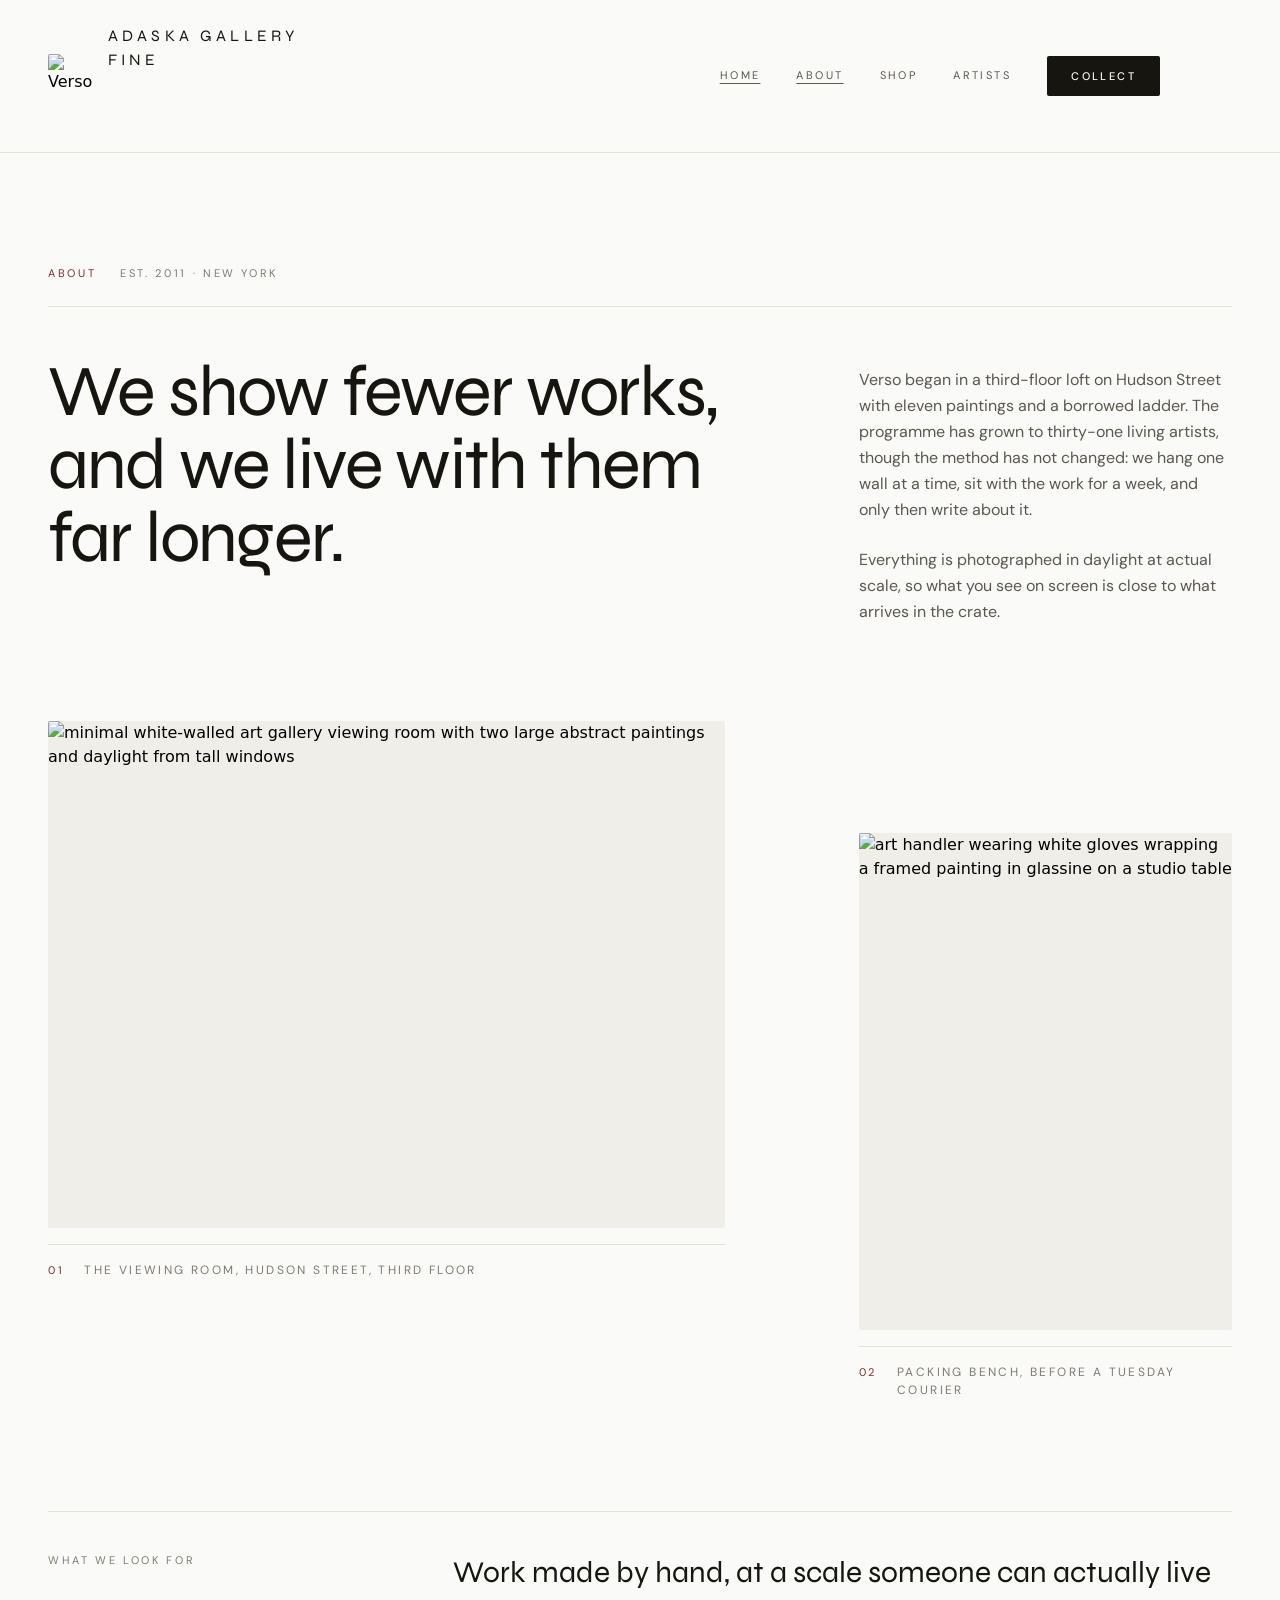
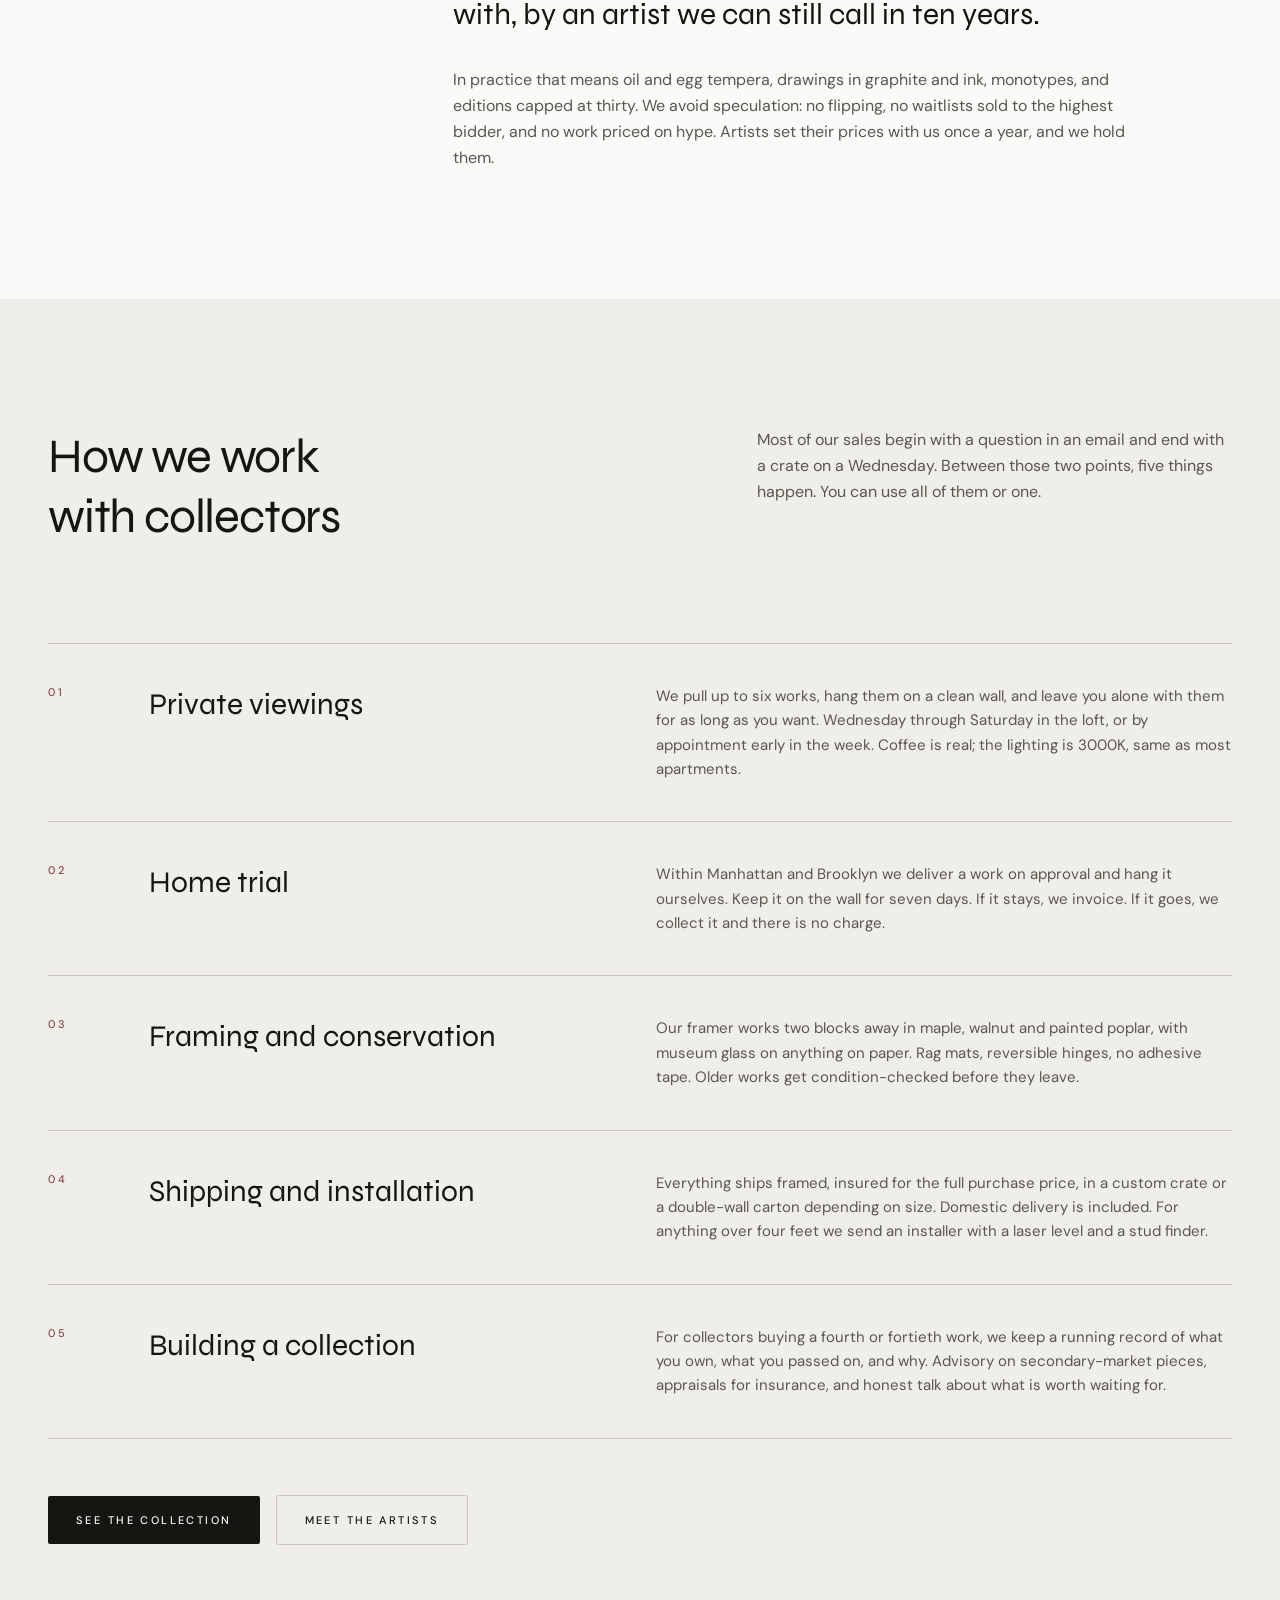
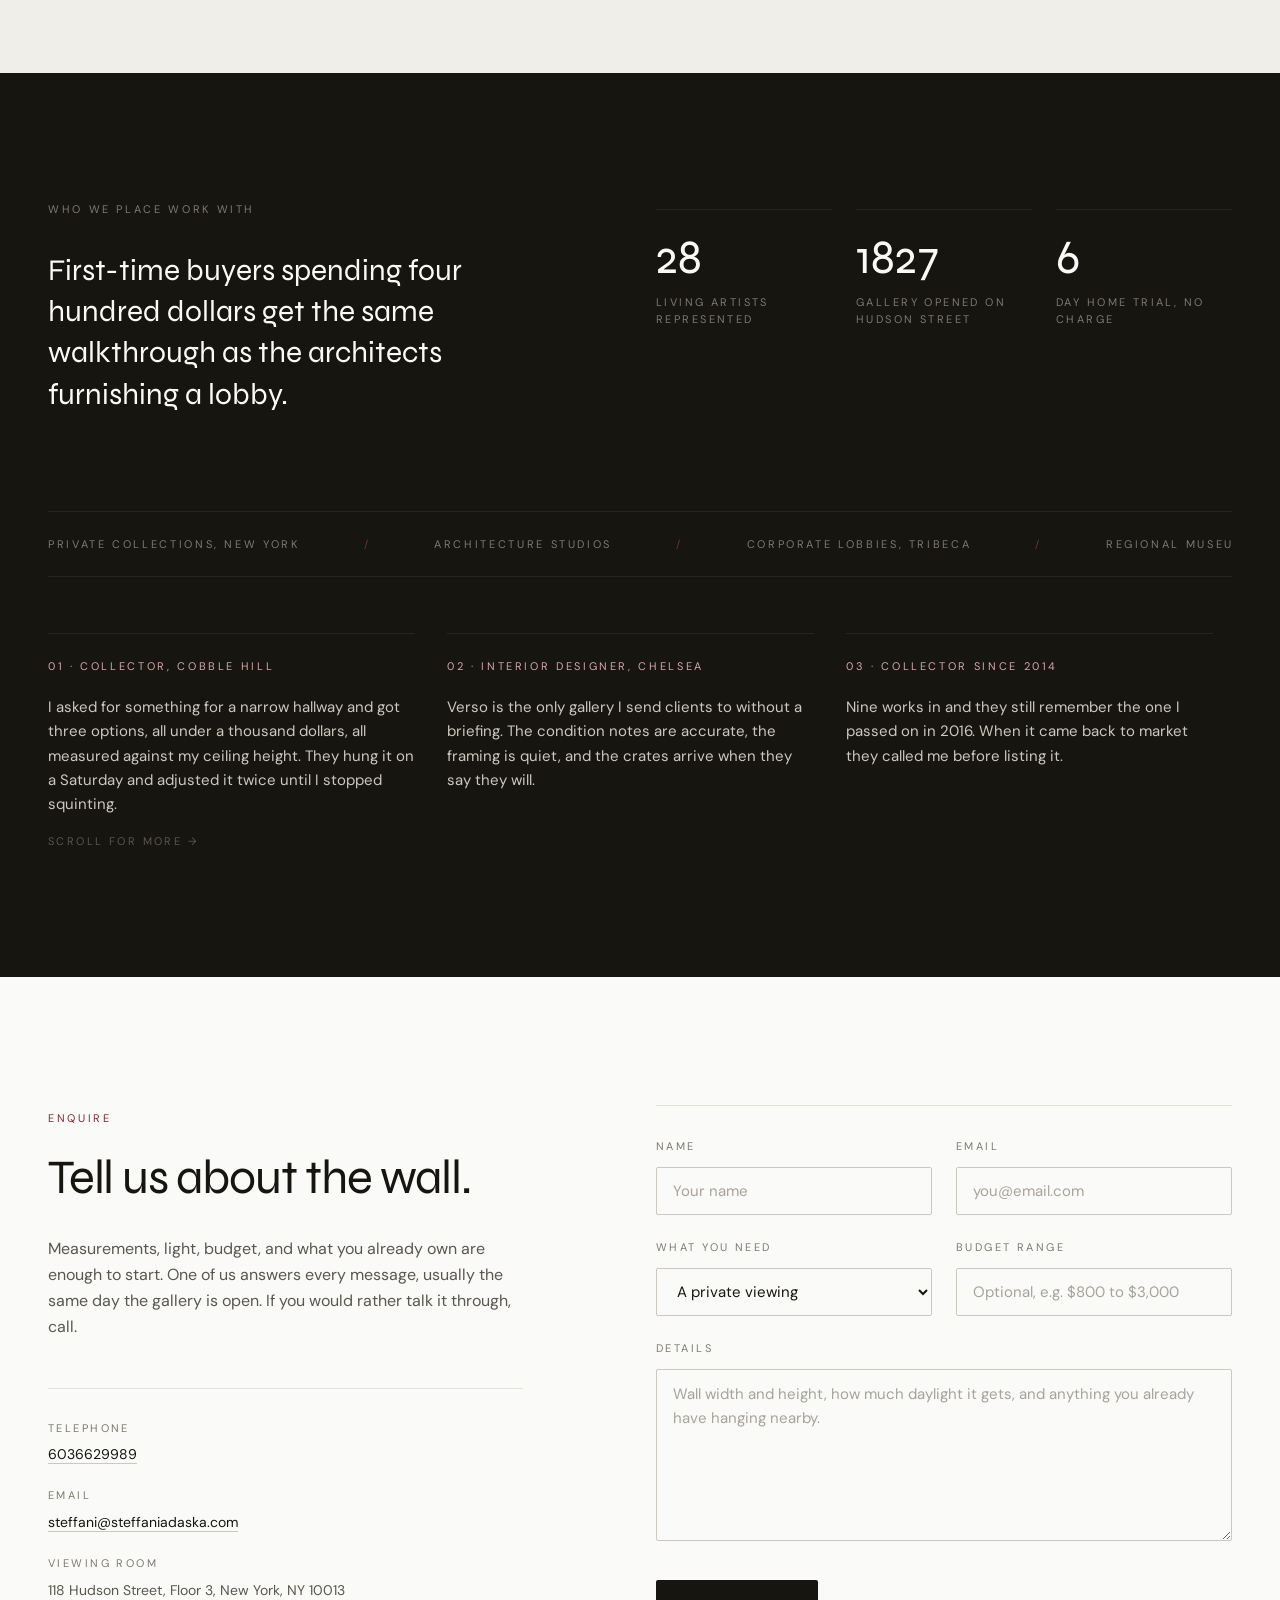
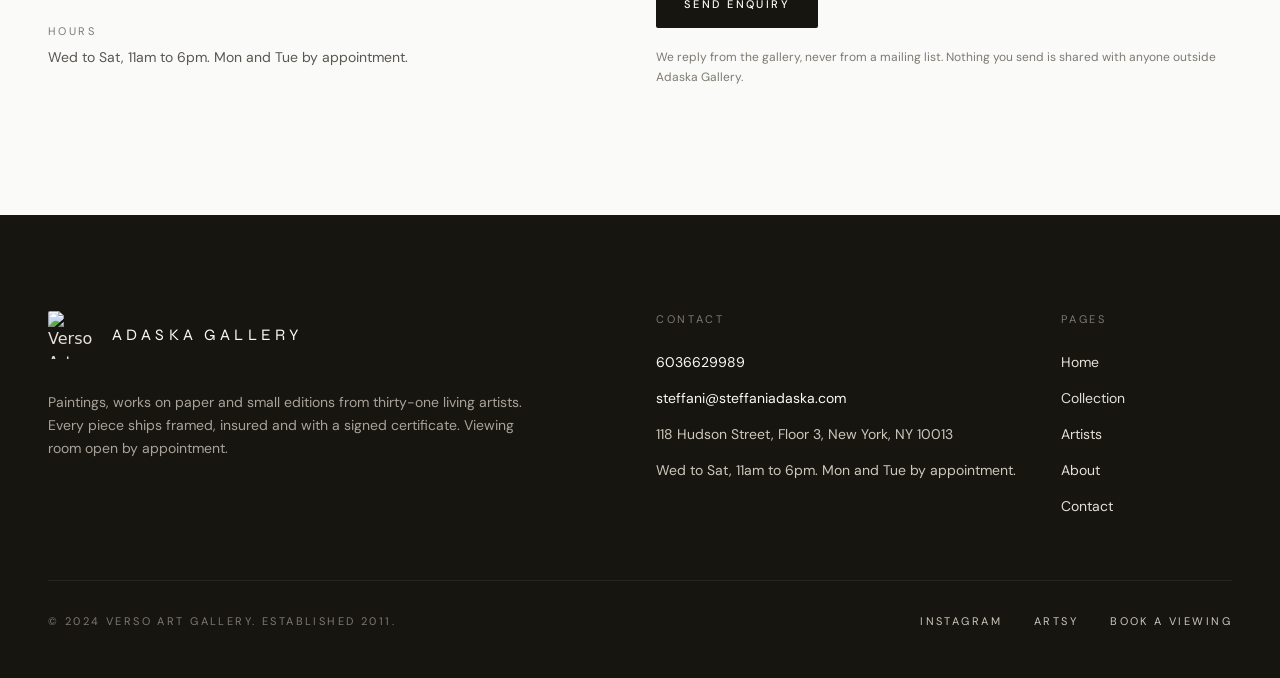
==== commit c59b7c83: "Update site copy via Tibly" ====
--- a/about.html
+++ b/about.html
@@ -33,7 +33,7 @@
   <div class="mx-auto w-full max-w-7xl px-5 sm:px-8 lg:px-12 flex items-center justify-between gap-6 py-4 md:py-6">
     <a aria-current="page" class="flex items-center gap-3 sm:gap-4 group" href="/">
       <img data-tibly-logo="" src="https://br-winter-boat-ajcnusyq.storage.c-3.us-east-2.aws.neon.tech/tibly-site-media/sites/581e0ce3-4caa-4402-85e6-5f423e33d78e/34252d3bba4045494d85e5a045decee7.png" alt="Verso Art Gallery" class="h-9 w-9 md:h-11 md:w-11 object-cover rounded-xs"/>
-      <span class="font-display text-[13px] sm:text-sm md:text-base font-600 uppercase tracking-[0.26em] text-ink transition-colors duration-300 group-hover:text-accent-600" data-tibly-field="business-name">Adaska Gallery</span><span class="font-display text-[13px] sm:text-sm md:text-base font-600 uppercase tracking-[0.26em] text-ink transition-colors duration-300 group-hover:text-accent-600" data-tibly-field="business-name"><br/></span><span class="font-display text-[13px] sm:text-sm md:text-base font-600 uppercase tracking-[0.26em] text-ink transition-colors duration-300 group-hover:text-accent-600" data-tibly-field="business-name"><br/></span>
+      <span class="font-display text-[13px] sm:text-sm md:text-base font-600 uppercase tracking-[0.26em] text-ink transition-colors duration-300 group-hover:text-accent-600" data-tibly-field="business-name" style="width:199px;max-width:100%;height:104px" data-tibly-styled="d355e37a-ee53-49c9-a35c-4e09de248843">Adaska Gallery<br/>Fine </span><span class="font-display text-[13px] sm:text-sm md:text-base font-600 uppercase tracking-[0.26em] text-ink transition-colors duration-300 group-hover:text-accent-600" data-tibly-field="business-name"><br/></span><span class="font-display text-[13px] sm:text-sm md:text-base font-600 uppercase tracking-[0.26em] text-ink transition-colors duration-300 group-hover:text-accent-600" data-tibly-field="business-name"><br/></span>
     </a>
 
     <nav aria-label="Main" class="hidden md:flex items-center gap-9 font-body text-[11px] uppercase tracking-[0.22em] text-brand-600" contenteditable="true" style="outline: none; user-select: text; width: 512.286px;">
--- a/styles.css
+++ b/styles.css
@@ -1,2 +1,2 @@
 /*! tailwindcss v4.3.2 | MIT License | https://tailwindcss.com */
-@layer properties{@supports (((-webkit-hyphens:none)) and (not (margin-trim:inline))) or ((-moz-orient:inline) and (not (color:rgb(from red r g b)))){*,:before,:after,::backdrop{--tw-scroll-snap-strictness:proximity;--tw-space-y-reverse:0;--tw-border-style:solid;--tw-leading:initial;--tw-font-weight:initial;--tw-tracking:initial;--tw-duration:initial;--tw-scale-x:1;--tw-scale-y:1;--tw-scale-z:1;--tw-outline-style:solid}}}@layer theme{:root,:host{--font-sans:ui-sans-serif, system-ui, sans-serif, "Apple Color Emoji", "Segoe UI Emoji", "Segoe UI Symbol", "Noto Color Emoji";--font-mono:ui-monospace, SFMono-Regular, Menlo, Monaco, Consolas, "Liberation Mono", "Courier New", monospace;--spacing:.25rem;--container-sm:24rem;--container-2xl:42rem;--container-7xl:80rem;--text-xs:.75rem;--text-xs--line-height:calc(1 / .75);--text-sm:.875rem;--text-sm--line-height:calc(1.25 / .875);--text-base:1rem;--text-base--line-height:calc(1.5 / 1);--text-lg:1.125rem;--text-lg--line-height:calc(1.75 / 1.125);--text-xl:1.25rem;--text-xl--line-height:calc(1.75 / 1.25);--text-2xl:1.5rem;--text-2xl--line-height:calc(2 / 1.5);--text-3xl:1.875rem;--text-3xl--line-height:calc(2.25 / 1.875);--text-4xl:2.25rem;--text-4xl--line-height:calc(2.5 / 2.25);--text-5xl:3rem;--text-5xl--line-height:1;--text-6xl:3.75rem;--text-6xl--line-height:1;--text-7xl:4.5rem;--text-7xl--line-height:1;--text-8xl:6rem;--text-8xl--line-height:1;--font-weight-medium:500;--tracking-tight:-.025em;--leading-tight:1.25;--leading-snug:1.375;--leading-relaxed:1.625;--radius-xs:2px;--radius-sm:4px;--radius-md:8px;--aspect-video:16 / 9;--default-transition-duration:.15s;--default-transition-timing-function:cubic-bezier(.4, 0, .2, 1);--default-font-family:var(--font-sans);--default-mono-font-family:var(--font-mono);--color-brand-50:#fafaf8;--color-brand-100:#f0eee9;--color-brand-200:#e3e0d8;--color-brand-300:#ccc8bd;--color-brand-400:#a8a39a;--color-brand-500:#7e7a71;--color-brand-600:#5a574f;--color-brand-700:#3c3a33;--color-brand-800:#26251f;--color-brand-900:#16150f;--color-surface:#fafaf8;--color-ink:#16150f;--color-accent-50:#fbf3f3;--color-accent-100:#f3e4e4;--color-accent-300:#d8a8a8;--color-accent-500:#9a4040;--color-accent-600:#7a2e2e;--color-accent-700:#5e2323;--color-accent-900:#3a1616;--font-display:"Syne", ui-sans-serif, system-ui, sans-serif;--font-body:"DM Sans", ui-sans-serif, system-ui, sans-serif;--animate-marquee:marquee 30s linear infinite;--animate-kenburns:kenburns 18s ease-in-out infinite alternate;--animate-float:float 6s ease-in-out infinite;--animate-pulse-soft:pulse-soft 4s ease-in-out infinite;--animate-spin-slow:spin-slow 24s linear infinite}}@layer base{*,:after,:before,::backdrop{box-sizing:border-box;border:0 solid;margin:0;padding:0}::file-selector-button{box-sizing:border-box;border:0 solid;margin:0;padding:0}html,:host{-webkit-text-size-adjust:100%;tab-size:4;line-height:1.5;font-family:var(--default-font-family,ui-sans-serif, system-ui, sans-serif, "Apple Color Emoji", "Segoe UI Emoji", "Segoe UI Symbol", "Noto Color Emoji");font-feature-settings:var(--default-font-feature-settings,normal);font-variation-settings:var(--default-font-variation-settings,normal);-webkit-tap-highlight-color:transparent}hr{height:0;color:inherit;border-top-width:1px}abbr:where([title]){-webkit-text-decoration:underline dotted;text-decoration:underline dotted}h1,h2,h3,h4,h5,h6{font-size:inherit;font-weight:inherit}a{color:inherit;-webkit-text-decoration:inherit;-webkit-text-decoration:inherit;-webkit-text-decoration:inherit;text-decoration:inherit}b,strong{font-weight:bolder}code,kbd,samp,pre{font-family:var(--default-mono-font-family,ui-monospace, SFMono-Regular, Menlo, Monaco, Consolas, "Liberation Mono", "Courier New", monospace);font-feature-settings:var(--default-mono-font-feature-settings,normal);font-variation-settings:var(--default-mono-font-variation-settings,normal);font-size:1em}small{font-size:80%}sub,sup{vertical-align:baseline;font-size:75%;line-height:0;position:relative}sub{bottom:-.25em}sup{top:-.5em}table{text-indent:0;border-color:inherit;border-collapse:collapse}:-moz-focusring{outline:auto}progress{vertical-align:baseline}summary{display:list-item}ol,ul,menu{list-style:none}img,svg,video,canvas,audio,iframe,embed,object{vertical-align:middle;display:block}img,video{max-width:100%;height:auto}button,input,select,optgroup,textarea{font:inherit;font-feature-settings:inherit;font-variation-settings:inherit;letter-spacing:inherit;color:inherit;opacity:1;background-color:#0000;border-radius:0}::file-selector-button{font:inherit;font-feature-settings:inherit;font-variation-settings:inherit;letter-spacing:inherit;color:inherit;opacity:1;background-color:#0000;border-radius:0}:where(select:is([multiple],[size])) optgroup{font-weight:bolder}:where(select:is([multiple],[size])) optgroup option{padding-inline-start:20px}::file-selector-button{margin-inline-end:4px}::placeholder{opacity:1}@supports (not ((-webkit-appearance:-apple-pay-button))) or (contain-intrinsic-size:1px){::placeholder{color:currentColor}@supports (color:color-mix(in lab, red, red)){::placeholder{color:color-mix(in oklab, currentcolor 50%, transparent)}}}textarea{resize:vertical}::-webkit-search-decoration{-webkit-appearance:none}::-webkit-date-and-time-value{min-height:1lh;text-align:inherit}::-webkit-datetime-edit{display:inline-flex}::-webkit-datetime-edit-fields-wrapper{padding:0}::-webkit-datetime-edit{padding-block:0}::-webkit-datetime-edit-year-field{padding-block:0}::-webkit-datetime-edit-month-field{padding-block:0}::-webkit-datetime-edit-day-field{padding-block:0}::-webkit-datetime-edit-hour-field{padding-block:0}::-webkit-datetime-edit-minute-field{padding-block:0}::-webkit-datetime-edit-second-field{padding-block:0}::-webkit-datetime-edit-millisecond-field{padding-block:0}::-webkit-datetime-edit-meridiem-field{padding-block:0}::-webkit-calendar-picker-indicator{line-height:1}:-moz-ui-invalid{box-shadow:none}button,input:where([type=button],[type=reset],[type=submit]){appearance:button}::file-selector-button{appearance:button}::-webkit-inner-spin-button{height:auto}::-webkit-outer-spin-button{height:auto}[hidden]:where(:not([hidden=until-found])){display:none!important}}@layer components{.btn{justify-content:center;align-items:center;gap:calc(var(--spacing) * 2);border-radius:var(--radius-xs);background-color:var(--color-ink);padding-inline:calc(var(--spacing) * 7);padding-block:calc(var(--spacing) * 4);font-family:var(--font-body);--tw-font-weight:var(--font-weight-medium);font-size:11px;font-weight:var(--font-weight-medium);--tw-tracking:.22em;letter-spacing:.22em;color:var(--color-brand-50);text-transform:uppercase;transition-property:color,background-color,border-color,outline-color,text-decoration-color,fill,stroke,--tw-gradient-from,--tw-gradient-via,--tw-gradient-to;transition-timing-function:var(--tw-ease,var(--default-transition-timing-function));transition-duration:var(--tw-duration,var(--default-transition-duration));--tw-duration:.3s;transition-duration:.3s;display:inline-flex}@media (hover:hover){.btn:hover{background-color:var(--color-accent-600)}}.btn:focus-visible{outline-style:var(--tw-outline-style);outline-offset:2px;outline-width:2px;outline-color:var(--color-accent-600)}.btn-secondary{justify-content:center;align-items:center;gap:calc(var(--spacing) * 2);border-radius:var(--radius-xs);border-style:var(--tw-border-style);border-width:1px;border-color:var(--color-brand-300);padding-inline:calc(var(--spacing) * 7);padding-block:calc(var(--spacing) * 4);font-family:var(--font-body);--tw-font-weight:var(--font-weight-medium);font-size:11px;font-weight:var(--font-weight-medium);--tw-tracking:.22em;letter-spacing:.22em;color:var(--color-ink);text-transform:uppercase;transition-property:color,background-color,border-color,outline-color,text-decoration-color,fill,stroke,--tw-gradient-from,--tw-gradient-via,--tw-gradient-to;transition-timing-function:var(--tw-ease,var(--default-transition-timing-function));transition-duration:var(--tw-duration,var(--default-transition-duration));--tw-duration:.3s;background-color:#0000;transition-duration:.3s;display:inline-flex}@media (hover:hover){.btn-secondary:hover{border-color:var(--color-ink);background-color:var(--color-brand-100)}}.btn-secondary:focus-visible{outline-style:var(--tw-outline-style);outline-offset:2px;outline-width:2px;outline-color:var(--color-accent-600)}.card{border-radius:var(--radius-xs);border-style:var(--tw-border-style);border-width:1px;border-color:var(--color-brand-200);background-color:var(--color-surface);padding:calc(var(--spacing) * 6);transition-property:color,background-color,border-color,outline-color,text-decoration-color,fill,stroke,--tw-gradient-from,--tw-gradient-via,--tw-gradient-to;transition-timing-function:var(--tw-ease,var(--default-transition-timing-function));transition-duration:var(--tw-duration,var(--default-transition-duration));--tw-duration:.3s;transition-duration:.3s}@media (hover:hover){.card:hover{border-color:var(--color-brand-400)}}}@layer utilities{.sr-only{clip-path:inset(50%);white-space:nowrap;border-width:0;width:1px;height:1px;margin:-1px;padding:0;position:absolute;overflow:hidden}.fixed{position:fixed}.sticky{position:sticky}.inset-0{inset:0}.inset-x-0{inset-inline:0}.top-0{top:0}.bottom-0{bottom:0}.z-40{z-index:40}.z-50{z-index:50}.col-span-2{grid-column:span 2/span 2}.mx-auto{margin-inline:auto}.mt-2{margin-top:calc(var(--spacing) * 2)}.mt-3{margin-top:calc(var(--spacing) * 3)}.mt-4{margin-top:calc(var(--spacing) * 4)}.mt-5{margin-top:calc(var(--spacing) * 5)}.mt-6{margin-top:calc(var(--spacing) * 6)}.mt-7{margin-top:calc(var(--spacing) * 7)}.mt-8{margin-top:calc(var(--spacing) * 8)}.mt-10{margin-top:calc(var(--spacing) * 10)}.mt-12{margin-top:calc(var(--spacing) * 12)}.mt-14{margin-top:calc(var(--spacing) * 14)}.mt-16{margin-top:calc(var(--spacing) * 16)}.mt-20{margin-top:calc(var(--spacing) * 20)}.-mr-2{margin-right:calc(var(--spacing) * -2)}.mb-4{margin-bottom:calc(var(--spacing) * 4)}.mb-10{margin-bottom:calc(var(--spacing) * 10)}.ml-2{margin-left:calc(var(--spacing) * 2)}.block{display:block}.flex{display:flex}.grid{display:grid}.hidden{display:none}.inline-block{display:inline-block}.inline-flex{display:inline-flex}.table{display:table}.aspect-\[3\/4\]{aspect-ratio:3/4}.aspect-\[4\/3\]{aspect-ratio:4/3}.aspect-\[4\/5\]{aspect-ratio:4/5}.aspect-\[7\/5\]{aspect-ratio:7/5}.aspect-square{aspect-ratio:1}.aspect-video{aspect-ratio:var(--aspect-video)}.h-7{height:calc(var(--spacing) * 7)}.h-9{height:calc(var(--spacing) * 9)}.h-12{height:calc(var(--spacing) * 12)}.h-auto{height:auto}.h-full{height:100%}.h-px{height:1px}.w-7{width:calc(var(--spacing) * 7)}.w-9{width:calc(var(--spacing) * 9)}.w-12{width:calc(var(--spacing) * 12)}.w-16{width:calc(var(--spacing) * 16)}.w-\[86\%\]{width:86%}.w-full{width:100%}.w-max{width:max-content}.max-w-2xl{max-width:var(--container-2xl)}.max-w-7xl{max-width:var(--container-7xl)}.max-w-prose{max-width:65ch}.max-w-sm{max-width:var(--container-sm)}.min-w-0{min-width:0}.flex-1{flex:1}.shrink-0{flex-shrink:0}.animate-kenburns{animation:var(--animate-kenburns)}.animate-marquee{animation:var(--animate-marquee)}.cursor-pointer{cursor:pointer}.snap-x{scroll-snap-type:x var(--tw-scroll-snap-strictness)}.snap-mandatory{--tw-scroll-snap-strictness:mandatory}.snap-start{scroll-snap-align:start}.columns-1{columns:1}.columns-2{columns:2}.break-inside-avoid{break-inside:avoid}.grid-cols-1{grid-template-columns:repeat(1,minmax(0,1fr))}.grid-cols-2{grid-template-columns:repeat(2,minmax(0,1fr))}.flex-col{flex-direction:column}.flex-wrap{flex-wrap:wrap}.items-baseline{align-items:baseline}.items-center{align-items:center}.items-end{align-items:flex-end}.items-start{align-items:flex-start}.justify-between{justify-content:space-between}.justify-center{justify-content:center}.gap-1{gap:var(--spacing)}.gap-3{gap:calc(var(--spacing) * 3)}.gap-4{gap:calc(var(--spacing) * 4)}.gap-5{gap:calc(var(--spacing) * 5)}.gap-6{gap:calc(var(--spacing) * 6)}.gap-7{gap:calc(var(--spacing) * 7)}.gap-8{gap:calc(var(--spacing) * 8)}.gap-9{gap:calc(var(--spacing) * 9)}.gap-10{gap:calc(var(--spacing) * 10)}.gap-12{gap:calc(var(--spacing) * 12)}.gap-14{gap:calc(var(--spacing) * 14)}:where(.space-y-3>:not(:last-child)){--tw-space-y-reverse:0;margin-block-start:calc(calc(var(--spacing) * 3) * var(--tw-space-y-reverse));margin-block-end:calc(calc(var(--spacing) * 3) * calc(1 - var(--tw-space-y-reverse)))}:where(.space-y-4>:not(:last-child)){--tw-space-y-reverse:0;margin-block-start:calc(calc(var(--spacing) * 4) * var(--tw-space-y-reverse));margin-block-end:calc(calc(var(--spacing) * 4) * calc(1 - var(--tw-space-y-reverse)))}:where(.space-y-6>:not(:last-child)){--tw-space-y-reverse:0;margin-block-start:calc(calc(var(--spacing) * 6) * var(--tw-space-y-reverse));margin-block-end:calc(calc(var(--spacing) * 6) * calc(1 - var(--tw-space-y-reverse)))}:where(.space-y-7>:not(:last-child)){--tw-space-y-reverse:0;margin-block-start:calc(calc(var(--spacing) * 7) * var(--tw-space-y-reverse));margin-block-end:calc(calc(var(--spacing) * 7) * calc(1 - var(--tw-space-y-reverse)))}.gap-x-8{column-gap:calc(var(--spacing) * 8)}.gap-y-3{row-gap:calc(var(--spacing) * 3)}.gap-y-6{row-gap:calc(var(--spacing) * 6)}.gap-y-8{row-gap:calc(var(--spacing) * 8)}.gap-y-10{row-gap:calc(var(--spacing) * 10)}.self-start{align-self:flex-start}.overflow-hidden{overflow:hidden}.overflow-x-auto{overflow-x:auto}.overflow-y-auto{overflow-y:auto}.rounded-none{border-radius:0}.rounded-xs{border-radius:var(--radius-xs)}.border{border-style:var(--tw-border-style);border-width:1px}.border-0{border-style:var(--tw-border-style);border-width:0}.border-y{border-block-style:var(--tw-border-style);border-block-width:1px}.border-t{border-top-style:var(--tw-border-style);border-top-width:1px}.border-b{border-bottom-style:var(--tw-border-style);border-bottom-width:1px}.border-accent-300{border-color:var(--color-accent-300)}.border-brand-200{border-color:var(--color-brand-200)}.border-brand-300{border-color:var(--color-brand-300)}.border-brand-700{border-color:var(--color-brand-700)}.border-brand-800{border-color:var(--color-brand-800)}.border-transparent{border-color:#0000}.bg-brand-50{background-color:var(--color-brand-50)}.bg-brand-100{background-color:var(--color-brand-100)}.bg-brand-200{background-color:var(--color-brand-200)}.bg-brand-300{background-color:var(--color-brand-300)}.bg-brand-800{background-color:var(--color-brand-800)}.bg-brand-900{background-color:var(--color-brand-900)}.bg-ink{background-color:var(--color-ink)}.bg-surface{background-color:var(--color-surface)}.bg-transparent{background-color:#0000}.object-cover{object-fit:cover}.p-2{padding:calc(var(--spacing) * 2)}.p-5{padding:calc(var(--spacing) * 5)}.p-6{padding:calc(var(--spacing) * 6)}.px-1{padding-inline:var(--spacing)}.px-2{padding-inline:calc(var(--spacing) * 2)}.px-4{padding-inline:calc(var(--spacing) * 4)}.px-5{padding-inline:calc(var(--spacing) * 5)}.px-6{padding-inline:calc(var(--spacing) * 6)}.py-1{padding-block:var(--spacing)}.py-3{padding-block:calc(var(--spacing) * 3)}.py-4{padding-block:calc(var(--spacing) * 4)}.py-5{padding-block:calc(var(--spacing) * 5)}.py-6{padding-block:calc(var(--spacing) * 6)}.py-8{padding-block:calc(var(--spacing) * 8)}.py-10{padding-block:calc(var(--spacing) * 10)}.py-12{padding-block:calc(var(--spacing) * 12)}.py-14{padding-block:calc(var(--spacing) * 14)}.py-16{padding-block:calc(var(--spacing) * 16)}.py-20{padding-block:calc(var(--spacing) * 20)}.pt-1{padding-top:var(--spacing)}.pt-4{padding-top:calc(var(--spacing) * 4)}.pt-6{padding-top:calc(var(--spacing) * 6)}.pt-8{padding-top:calc(var(--spacing) * 8)}.pt-10{padding-top:calc(var(--spacing) * 10)}.pt-12{padding-top:calc(var(--spacing) * 12)}.pt-14{padding-top:calc(var(--spacing) * 14)}.pt-16{padding-top:calc(var(--spacing) * 16)}.pb-1{padding-bottom:var(--spacing)}.pb-4{padding-bottom:calc(var(--spacing) * 4)}.pb-6{padding-bottom:calc(var(--spacing) * 6)}.pb-8{padding-bottom:calc(var(--spacing) * 8)}.pb-10{padding-bottom:calc(var(--spacing) * 10)}.pb-14{padding-bottom:calc(var(--spacing) * 14)}.pb-16{padding-bottom:calc(var(--spacing) * 16)}.pb-20{padding-bottom:calc(var(--spacing) * 20)}.pb-24{padding-bottom:calc(var(--spacing) * 24)}.pb-28{padding-bottom:calc(var(--spacing) * 28)}.text-center{text-align:center}.align-middle{vertical-align:middle}.font-body{font-family:var(--font-body)}.font-display{font-family:var(--font-display)}.text-2xl{font-size:var(--text-2xl);line-height:var(--tw-leading,var(--text-2xl--line-height))}.text-3xl{font-size:var(--text-3xl);line-height:var(--tw-leading,var(--text-3xl--line-height))}.text-4xl{font-size:var(--text-4xl);line-height:var(--tw-leading,var(--text-4xl--line-height))}.text-base{font-size:var(--text-base);line-height:var(--tw-leading,var(--text-base--line-height))}.text-lg{font-size:var(--text-lg);line-height:var(--tw-leading,var(--text-lg--line-height))}.text-sm{font-size:var(--text-sm);line-height:var(--tw-leading,var(--text-sm--line-height))}.text-xl{font-size:var(--text-xl);line-height:var(--tw-leading,var(--text-xl--line-height))}.text-xs{font-size:var(--text-xs);line-height:var(--tw-leading,var(--text-xs--line-height))}.text-\[10px\]{font-size:10px}.text-\[11px\]{font-size:11px}.text-\[12px\]{font-size:12px}.text-\[13px\]{font-size:13px}.text-\[15px\]{font-size:15px}.leading-\[0\.95\]{--tw-leading:.95;line-height:.95}.leading-\[1\.02\]{--tw-leading:1.02;line-height:1.02}.leading-\[1\.05\]{--tw-leading:1.05;line-height:1.05}.leading-relaxed{--tw-leading:var(--leading-relaxed);line-height:var(--leading-relaxed)}.leading-snug{--tw-leading:var(--leading-snug);line-height:var(--leading-snug)}.leading-tight{--tw-leading:var(--leading-tight);line-height:var(--leading-tight)}.font-medium{--tw-font-weight:var(--font-weight-medium);font-weight:var(--font-weight-medium)}.tracking-\[-0\.01em\]{--tw-tracking:-.01em;letter-spacing:-.01em}.tracking-\[-0\.02em\]{--tw-tracking:-.02em;letter-spacing:-.02em}.tracking-\[0\.01em\]{--tw-tracking:.01em;letter-spacing:.01em}.tracking-\[0\.2em\]{--tw-tracking:.2em;letter-spacing:.2em}.tracking-\[0\.22em\]{--tw-tracking:.22em;letter-spacing:.22em}.tracking-\[0\.24em\]{--tw-tracking:.24em;letter-spacing:.24em}.tracking-\[0\.26em\]{--tw-tracking:.26em;letter-spacing:.26em}.tracking-\[0\.28em\]{--tw-tracking:.28em;letter-spacing:.28em}.tracking-tight{--tw-tracking:var(--tracking-tight);letter-spacing:var(--tracking-tight)}.break-words{overflow-wrap:break-word}.text-accent-300{color:var(--color-accent-300)}.text-accent-600{color:var(--color-accent-600)}.text-brand-50{color:var(--color-brand-50)}.text-brand-100{color:var(--color-brand-100)}.text-brand-200{color:var(--color-brand-200)}.text-brand-300{color:var(--color-brand-300)}.text-brand-400{color:var(--color-brand-400)}.text-brand-500{color:var(--color-brand-500)}.text-brand-600{color:var(--color-brand-600)}.text-brand-700{color:var(--color-brand-700)}.text-ink{color:var(--color-ink)}.uppercase{text-transform:uppercase}.transition-colors{transition-property:color,background-color,border-color,outline-color,text-decoration-color,fill,stroke,--tw-gradient-from,--tw-gradient-via,--tw-gradient-to;transition-timing-function:var(--tw-ease,var(--default-transition-timing-function));transition-duration:var(--tw-duration,var(--default-transition-duration))}.transition-transform{transition-property:transform,translate,scale,rotate;transition-timing-function:var(--tw-ease,var(--default-transition-timing-function));transition-duration:var(--tw-duration,var(--default-transition-duration))}.duration-300{--tw-duration:.3s;transition-duration:.3s}.duration-500{--tw-duration:.5s;transition-duration:.5s}@media (hover:hover){.group-hover\:scale-105:is(:where(.group):hover *){--tw-scale-x:105%;--tw-scale-y:105%;--tw-scale-z:105%;scale:var(--tw-scale-x) var(--tw-scale-y)}.group-hover\:text-accent-300:is(:where(.group):hover *){color:var(--color-accent-300)}.group-hover\:text-accent-600:is(:where(.group):hover *){color:var(--color-accent-600)}}.peer-checked\:flex:is(:where(.peer):checked~*){display:flex}.placeholder\:text-brand-400::placeholder{color:var(--color-brand-400)}@media (hover:hover){.hover\:border-accent-300:hover{border-color:var(--color-accent-300)}.hover\:border-accent-600:hover{border-color:var(--color-accent-600)}.hover\:border-brand-400:hover{border-color:var(--color-brand-400)}.hover\:bg-accent-600:hover{background-color:var(--color-accent-600)}.hover\:text-accent-300:hover{color:var(--color-accent-300)}.hover\:text-accent-600:hover{color:var(--color-accent-600)}.hover\:text-brand-50:hover{color:var(--color-brand-50)}.hover\:text-ink:hover{color:var(--color-ink)}}.focus\:border-accent-600:focus{border-color:var(--color-accent-600)}.focus\:border-ink:focus{border-color:var(--color-ink)}.focus\:outline-2:focus{outline-style:var(--tw-outline-style);outline-width:2px}.focus\:outline-offset-2:focus{outline-offset:2px}.focus\:outline-accent-600:focus{outline-color:var(--color-accent-600)}.focus\:outline-none:focus{--tw-outline-style:none;outline-style:none}.active\:bg-accent-600:active{background-color:var(--color-accent-600)}.data-\[state\=closed\]\:text-brand-500[data-state=closed]{color:var(--color-brand-500)}.data-\[state\=open\]\:border-accent-300[data-state=open]{border-color:var(--color-accent-300)}.data-\[state\=open\]\:border-accent-600[data-state=open]{border-color:var(--color-accent-600)}.data-\[state\=open\]\:text-accent-600[data-state=open]{color:var(--color-accent-600)}@media (min-width:40rem){.sm\:col-span-1{grid-column:span 1/span 1}.sm\:col-span-2{grid-column:span 2/span 2}.sm\:block{display:block}.sm\:w-28{width:calc(var(--spacing) * 28)}.sm\:w-\[46\%\]{width:46%}.sm\:w-auto{width:auto}.sm\:shrink-0{flex-shrink:0}.sm\:columns-2{columns:2}.sm\:grid-cols-2{grid-template-columns:repeat(2,minmax(0,1fr))}.sm\:grid-cols-3{grid-template-columns:repeat(3,minmax(0,1fr))}.sm\:flex-row{flex-direction:row}.sm\:items-baseline{align-items:baseline}.sm\:items-center{align-items:center}.sm\:justify-between{justify-content:space-between}.sm\:gap-4{gap:calc(var(--spacing) * 4)}.sm\:gap-6{gap:calc(var(--spacing) * 6)}.sm\:gap-8{gap:calc(var(--spacing) * 8)}.sm\:gap-16{gap:calc(var(--spacing) * 16)}.sm\:self-auto{align-self:auto}.sm\:p-8{padding:calc(var(--spacing) * 8)}.sm\:px-8{padding-inline:calc(var(--spacing) * 8)}.sm\:text-3xl{font-size:var(--text-3xl);line-height:var(--tw-leading,var(--text-3xl--line-height))}.sm\:text-4xl{font-size:var(--text-4xl);line-height:var(--tw-leading,var(--text-4xl--line-height))}.sm\:text-5xl{font-size:var(--text-5xl);line-height:var(--tw-leading,var(--text-5xl--line-height))}.sm\:text-6xl{font-size:var(--text-6xl);line-height:var(--tw-leading,var(--text-6xl--line-height))}.sm\:text-base{font-size:var(--text-base);line-height:var(--tw-leading,var(--text-base--line-height))}.sm\:text-sm{font-size:var(--text-sm);line-height:var(--tw-leading,var(--text-sm--line-height))}}@media (min-width:48rem){.md\:order-1{order:1}.md\:order-2{order:2}.md\:col-span-1{grid-column:span 1/span 1}.md\:col-span-2{grid-column:span 2/span 2}.md\:col-span-3{grid-column:span 3/span 3}.md\:col-span-4{grid-column:span 4/span 4}.md\:col-span-5{grid-column:span 5/span 5}.md\:col-span-6{grid-column:span 6/span 6}.md\:col-span-7{grid-column:span 7/span 7}.md\:col-span-8{grid-column:span 8/span 8}.md\:col-span-9{grid-column:span 9/span 9}.md\:col-start-5{grid-column-start:5}.md\:col-start-6{grid-column-start:6}.md\:col-start-7{grid-column-start:7}.md\:col-start-8{grid-column-start:8}.md\:col-start-9{grid-column-start:9}.md\:mt-16{margin-top:calc(var(--spacing) * 16)}.md\:mt-20{margin-top:calc(var(--spacing) * 20)}.md\:mt-24{margin-top:calc(var(--spacing) * 24)}.md\:mt-28{margin-top:calc(var(--spacing) * 28)}.md\:mb-6{margin-bottom:calc(var(--spacing) * 6)}.md\:mb-16{margin-bottom:calc(var(--spacing) * 16)}.md\:block{display:block}.md\:flex{display:flex}.md\:hidden{display:none}.md\:aspect-\[4\/3\]{aspect-ratio:4/3}.md\:h-11{height:calc(var(--spacing) * 11)}.md\:w-11{width:calc(var(--spacing) * 11)}.md\:columns-3{columns:3}.md\:grid-cols-12{grid-template-columns:repeat(12,minmax(0,1fr))}.md\:flex-row{flex-direction:row}.md\:items-end{align-items:flex-end}.md\:justify-between{justify-content:space-between}.md\:gap-6{gap:calc(var(--spacing) * 6)}.md\:gap-8{gap:calc(var(--spacing) * 8)}.md\:gap-10{gap:calc(var(--spacing) * 10)}.md\:gap-12{gap:calc(var(--spacing) * 12)}.md\:gap-16{gap:calc(var(--spacing) * 16)}.md\:p-10{padding:calc(var(--spacing) * 10)}.md\:py-6{padding-block:calc(var(--spacing) * 6)}.md\:py-10{padding-block:calc(var(--spacing) * 10)}.md\:py-14{padding-block:calc(var(--spacing) * 14)}.md\:py-16{padding-block:calc(var(--spacing) * 16)}.md\:py-24{padding-block:calc(var(--spacing) * 24)}.md\:py-28{padding-block:calc(var(--spacing) * 28)}.md\:py-32{padding-block:calc(var(--spacing) * 32)}.md\:pt-2{padding-top:calc(var(--spacing) * 2)}.md\:pt-3{padding-top:calc(var(--spacing) * 3)}.md\:pt-4{padding-top:calc(var(--spacing) * 4)}.md\:pt-16{padding-top:calc(var(--spacing) * 16)}.md\:pt-20{padding-top:calc(var(--spacing) * 20)}.md\:pt-24{padding-top:calc(var(--spacing) * 24)}.md\:pt-28{padding-top:calc(var(--spacing) * 28)}.md\:pb-12{padding-bottom:calc(var(--spacing) * 12)}.md\:pb-20{padding-bottom:calc(var(--spacing) * 20)}.md\:pb-28{padding-bottom:calc(var(--spacing) * 28)}.md\:pb-32{padding-bottom:calc(var(--spacing) * 32)}.md\:text-3xl{font-size:var(--text-3xl);line-height:var(--tw-leading,var(--text-3xl--line-height))}.md\:text-5xl{font-size:var(--text-5xl);line-height:var(--tw-leading,var(--text-5xl--line-height))}.md\:text-6xl{font-size:var(--text-6xl);line-height:var(--tw-leading,var(--text-6xl--line-height))}.md\:text-7xl{font-size:var(--text-7xl);line-height:var(--tw-leading,var(--text-7xl--line-height))}.md\:text-base{font-size:var(--text-base);line-height:var(--tw-leading,var(--text-base--line-height))}.md\:text-lg{font-size:var(--text-lg);line-height:var(--tw-leading,var(--text-lg--line-height))}}@media (min-width:64rem){.lg\:w-\[31\%\]{width:31%}.lg\:gap-16{gap:calc(var(--spacing) * 16)}.lg\:gap-20{gap:calc(var(--spacing) * 20)}.lg\:p-12{padding:calc(var(--spacing) * 12)}.lg\:px-12{padding-inline:calc(var(--spacing) * 12)}.lg\:py-28{padding-block:calc(var(--spacing) * 28)}.lg\:py-32{padding-block:calc(var(--spacing) * 32)}.lg\:pt-36{padding-top:calc(var(--spacing) * 36)}.lg\:text-7xl{font-size:var(--text-7xl);line-height:var(--tw-leading,var(--text-7xl--line-height))}.lg\:text-8xl{font-size:var(--text-8xl);line-height:var(--tw-leading,var(--text-8xl--line-height))}}}[data-tb-bg]{position:relative}.tb-bg{pointer-events:none;position:absolute;inset:0;overflow:hidden}.tb-bg video,.tb-bg img{object-fit:cover;width:100%;height:100%}.tb-bg-tint{background:#000;position:absolute;inset:0}[data-tb-bg]>:not(.tb-bg){z-index:1;position:relative}@media (prefers-reduced-motion:reduce){.tb-bg video{display:none}}@property --tw-scroll-snap-strictness{syntax:"*";inherits:false;initial-value:proximity}@property --tw-space-y-reverse{syntax:"*";inherits:false;initial-value:0}@property --tw-border-style{syntax:"*";inherits:false;initial-value:solid}@property --tw-leading{syntax:"*";inherits:false}@property --tw-font-weight{syntax:"*";inherits:false}@property --tw-tracking{syntax:"*";inherits:false}@property --tw-duration{syntax:"*";inherits:false}@property --tw-scale-x{syntax:"*";inherits:false;initial-value:1}@property --tw-scale-y{syntax:"*";inherits:false;initial-value:1}@property --tw-scale-z{syntax:"*";inherits:false;initial-value:1}@property --tw-outline-style{syntax:"*";inherits:false;initial-value:solid}@keyframes marquee{to{transform:translate(-50%)}}@keyframes kenburns{to{transform:scale(1.08)}}@keyframes float{0%,to{transform:translateY(0)}50%{transform:translateY(-12px)}}@keyframes pulse-soft{0%,to{opacity:1}50%{opacity:.55}}@keyframes spin-slow{to{transform:rotate(360deg)}}+@layer properties{@supports (((-webkit-hyphens:none)) and (not (margin-trim:inline))) or ((-moz-orient:inline) and (not (color:rgb(from red r g b)))){*,:before,:after,::backdrop{--tw-scroll-snap-strictness:proximity;--tw-space-y-reverse:0;--tw-border-style:solid;--tw-leading:initial;--tw-font-weight:initial;--tw-tracking:initial;--tw-outline-style:solid;--tw-duration:initial;--tw-scale-x:1;--tw-scale-y:1;--tw-scale-z:1}}}@layer theme{:root,:host{--font-sans:ui-sans-serif, system-ui, sans-serif, "Apple Color Emoji", "Segoe UI Emoji", "Segoe UI Symbol", "Noto Color Emoji";--font-mono:ui-monospace, SFMono-Regular, Menlo, Monaco, Consolas, "Liberation Mono", "Courier New", monospace;--spacing:.25rem;--container-sm:24rem;--container-2xl:42rem;--container-7xl:80rem;--text-xs:.75rem;--text-xs--line-height:calc(1 / .75);--text-sm:.875rem;--text-sm--line-height:calc(1.25 / .875);--text-base:1rem;--text-base--line-height:calc(1.5 / 1);--text-lg:1.125rem;--text-lg--line-height:calc(1.75 / 1.125);--text-xl:1.25rem;--text-xl--line-height:calc(1.75 / 1.25);--text-2xl:1.5rem;--text-2xl--line-height:calc(2 / 1.5);--text-3xl:1.875rem;--text-3xl--line-height:calc(2.25 / 1.875);--text-4xl:2.25rem;--text-4xl--line-height:calc(2.5 / 2.25);--text-5xl:3rem;--text-5xl--line-height:1;--text-6xl:3.75rem;--text-6xl--line-height:1;--text-7xl:4.5rem;--text-7xl--line-height:1;--text-8xl:6rem;--text-8xl--line-height:1;--font-weight-medium:500;--tracking-tight:-.025em;--leading-tight:1.25;--leading-snug:1.375;--leading-relaxed:1.625;--radius-xs:2px;--radius-sm:4px;--radius-md:8px;--aspect-video:16 / 9;--default-transition-duration:.15s;--default-transition-timing-function:cubic-bezier(.4, 0, .2, 1);--default-font-family:var(--font-sans);--default-mono-font-family:var(--font-mono);--color-brand-50:#fafaf8;--color-brand-100:#f0eee9;--color-brand-200:#e3e0d8;--color-brand-300:#ccc8bd;--color-brand-400:#a8a39a;--color-brand-500:#7e7a71;--color-brand-600:#5a574f;--color-brand-700:#3c3a33;--color-brand-800:#26251f;--color-brand-900:#16150f;--color-surface:#fafaf8;--color-ink:#16150f;--color-accent-50:#fbf3f3;--color-accent-100:#f3e4e4;--color-accent-300:#d8a8a8;--color-accent-500:#9a4040;--color-accent-600:#7a2e2e;--color-accent-700:#5e2323;--color-accent-900:#3a1616;--font-display:"Syne", ui-sans-serif, system-ui, sans-serif;--font-body:"DM Sans", ui-sans-serif, system-ui, sans-serif;--animate-marquee:marquee 30s linear infinite;--animate-kenburns:kenburns 18s ease-in-out infinite alternate;--animate-float:float 6s ease-in-out infinite;--animate-pulse-soft:pulse-soft 4s ease-in-out infinite;--animate-spin-slow:spin-slow 24s linear infinite}}@layer base{*,:after,:before,::backdrop{box-sizing:border-box;border:0 solid;margin:0;padding:0}::file-selector-button{box-sizing:border-box;border:0 solid;margin:0;padding:0}html,:host{-webkit-text-size-adjust:100%;tab-size:4;line-height:1.5;font-family:var(--default-font-family,ui-sans-serif, system-ui, sans-serif, "Apple Color Emoji", "Segoe UI Emoji", "Segoe UI Symbol", "Noto Color Emoji");font-feature-settings:var(--default-font-feature-settings,normal);font-variation-settings:var(--default-font-variation-settings,normal);-webkit-tap-highlight-color:transparent}hr{height:0;color:inherit;border-top-width:1px}abbr:where([title]){-webkit-text-decoration:underline dotted;text-decoration:underline dotted}h1,h2,h3,h4,h5,h6{font-size:inherit;font-weight:inherit}a{color:inherit;-webkit-text-decoration:inherit;-webkit-text-decoration:inherit;-webkit-text-decoration:inherit;text-decoration:inherit}b,strong{font-weight:bolder}code,kbd,samp,pre{font-family:var(--default-mono-font-family,ui-monospace, SFMono-Regular, Menlo, Monaco, Consolas, "Liberation Mono", "Courier New", monospace);font-feature-settings:var(--default-mono-font-feature-settings,normal);font-variation-settings:var(--default-mono-font-variation-settings,normal);font-size:1em}small{font-size:80%}sub,sup{vertical-align:baseline;font-size:75%;line-height:0;position:relative}sub{bottom:-.25em}sup{top:-.5em}table{text-indent:0;border-color:inherit;border-collapse:collapse}:-moz-focusring{outline:auto}progress{vertical-align:baseline}summary{display:list-item}ol,ul,menu{list-style:none}img,svg,video,canvas,audio,iframe,embed,object{vertical-align:middle;display:block}img,video{max-width:100%;height:auto}button,input,select,optgroup,textarea{font:inherit;font-feature-settings:inherit;font-variation-settings:inherit;letter-spacing:inherit;color:inherit;opacity:1;background-color:#0000;border-radius:0}::file-selector-button{font:inherit;font-feature-settings:inherit;font-variation-settings:inherit;letter-spacing:inherit;color:inherit;opacity:1;background-color:#0000;border-radius:0}:where(select:is([multiple],[size])) optgroup{font-weight:bolder}:where(select:is([multiple],[size])) optgroup option{padding-inline-start:20px}::file-selector-button{margin-inline-end:4px}::placeholder{opacity:1}@supports (not ((-webkit-appearance:-apple-pay-button))) or (contain-intrinsic-size:1px){::placeholder{color:currentColor}@supports (color:color-mix(in lab, red, red)){::placeholder{color:color-mix(in oklab, currentcolor 50%, transparent)}}}textarea{resize:vertical}::-webkit-search-decoration{-webkit-appearance:none}::-webkit-date-and-time-value{min-height:1lh;text-align:inherit}::-webkit-datetime-edit{display:inline-flex}::-webkit-datetime-edit-fields-wrapper{padding:0}::-webkit-datetime-edit{padding-block:0}::-webkit-datetime-edit-year-field{padding-block:0}::-webkit-datetime-edit-month-field{padding-block:0}::-webkit-datetime-edit-day-field{padding-block:0}::-webkit-datetime-edit-hour-field{padding-block:0}::-webkit-datetime-edit-minute-field{padding-block:0}::-webkit-datetime-edit-second-field{padding-block:0}::-webkit-datetime-edit-millisecond-field{padding-block:0}::-webkit-datetime-edit-meridiem-field{padding-block:0}::-webkit-calendar-picker-indicator{line-height:1}:-moz-ui-invalid{box-shadow:none}button,input:where([type=button],[type=reset],[type=submit]){appearance:button}::file-selector-button{appearance:button}::-webkit-inner-spin-button{height:auto}::-webkit-outer-spin-button{height:auto}[hidden]:where(:not([hidden=until-found])){display:none!important}}@layer components{.btn{justify-content:center;align-items:center;gap:calc(var(--spacing) * 2);border-radius:var(--radius-xs);background-color:var(--color-ink);padding-inline:calc(var(--spacing) * 7);padding-block:calc(var(--spacing) * 4);font-family:var(--font-body);--tw-font-weight:var(--font-weight-medium);font-size:11px;font-weight:var(--font-weight-medium);--tw-tracking:.22em;letter-spacing:.22em;color:var(--color-brand-50);text-transform:uppercase;transition-property:color,background-color,border-color,outline-color,text-decoration-color,fill,stroke,--tw-gradient-from,--tw-gradient-via,--tw-gradient-to;transition-timing-function:var(--tw-ease,var(--default-transition-timing-function));transition-duration:var(--tw-duration,var(--default-transition-duration));--tw-duration:.3s;transition-duration:.3s;display:inline-flex}@media (hover:hover){.btn:hover{background-color:var(--color-accent-600)}}.btn:focus-visible{outline-style:var(--tw-outline-style);outline-offset:2px;outline-width:2px;outline-color:var(--color-accent-600)}.btn-secondary{justify-content:center;align-items:center;gap:calc(var(--spacing) * 2);border-radius:var(--radius-xs);border-style:var(--tw-border-style);border-width:1px;border-color:var(--color-brand-300);padding-inline:calc(var(--spacing) * 7);padding-block:calc(var(--spacing) * 4);font-family:var(--font-body);--tw-font-weight:var(--font-weight-medium);font-size:11px;font-weight:var(--font-weight-medium);--tw-tracking:.22em;letter-spacing:.22em;color:var(--color-ink);text-transform:uppercase;transition-property:color,background-color,border-color,outline-color,text-decoration-color,fill,stroke,--tw-gradient-from,--tw-gradient-via,--tw-gradient-to;transition-timing-function:var(--tw-ease,var(--default-transition-timing-function));transition-duration:var(--tw-duration,var(--default-transition-duration));--tw-duration:.3s;background-color:#0000;transition-duration:.3s;display:inline-flex}@media (hover:hover){.btn-secondary:hover{border-color:var(--color-ink);background-color:var(--color-brand-100)}}.btn-secondary:focus-visible{outline-style:var(--tw-outline-style);outline-offset:2px;outline-width:2px;outline-color:var(--color-accent-600)}.card{border-radius:var(--radius-xs);border-style:var(--tw-border-style);border-width:1px;border-color:var(--color-brand-200);background-color:var(--color-surface);padding:calc(var(--spacing) * 6);transition-property:color,background-color,border-color,outline-color,text-decoration-color,fill,stroke,--tw-gradient-from,--tw-gradient-via,--tw-gradient-to;transition-timing-function:var(--tw-ease,var(--default-transition-timing-function));transition-duration:var(--tw-duration,var(--default-transition-duration));--tw-duration:.3s;transition-duration:.3s}@media (hover:hover){.card:hover{border-color:var(--color-brand-400)}}}@layer utilities{.sr-only{clip-path:inset(50%);white-space:nowrap;border-width:0;width:1px;height:1px;margin:-1px;padding:0;position:absolute;overflow:hidden}.fixed{position:fixed}.sticky{position:sticky}.inset-0{inset:0}.inset-x-0{inset-inline:0}.top-0{top:0}.bottom-0{bottom:0}.z-40{z-index:40}.z-50{z-index:50}.col-span-2{grid-column:span 2/span 2}.mx-auto{margin-inline:auto}.mt-2{margin-top:calc(var(--spacing) * 2)}.mt-3{margin-top:calc(var(--spacing) * 3)}.mt-4{margin-top:calc(var(--spacing) * 4)}.mt-5{margin-top:calc(var(--spacing) * 5)}.mt-6{margin-top:calc(var(--spacing) * 6)}.mt-7{margin-top:calc(var(--spacing) * 7)}.mt-8{margin-top:calc(var(--spacing) * 8)}.mt-10{margin-top:calc(var(--spacing) * 10)}.mt-12{margin-top:calc(var(--spacing) * 12)}.mt-14{margin-top:calc(var(--spacing) * 14)}.mt-16{margin-top:calc(var(--spacing) * 16)}.mt-20{margin-top:calc(var(--spacing) * 20)}.-mr-2{margin-right:calc(var(--spacing) * -2)}.mb-4{margin-bottom:calc(var(--spacing) * 4)}.mb-10{margin-bottom:calc(var(--spacing) * 10)}.ml-2{margin-left:calc(var(--spacing) * 2)}.block{display:block}.flex{display:flex}.grid{display:grid}.hidden{display:none}.inline-block{display:inline-block}.inline-flex{display:inline-flex}.table{display:table}.aspect-\[3\/4\]{aspect-ratio:3/4}.aspect-\[4\/3\]{aspect-ratio:4/3}.aspect-\[4\/5\]{aspect-ratio:4/5}.aspect-\[7\/5\]{aspect-ratio:7/5}.aspect-square{aspect-ratio:1}.aspect-video{aspect-ratio:var(--aspect-video)}.h-7{height:calc(var(--spacing) * 7)}.h-9{height:calc(var(--spacing) * 9)}.h-12{height:calc(var(--spacing) * 12)}.h-auto{height:auto}.h-full{height:100%}.h-px{height:1px}.w-7{width:calc(var(--spacing) * 7)}.w-9{width:calc(var(--spacing) * 9)}.w-12{width:calc(var(--spacing) * 12)}.w-16{width:calc(var(--spacing) * 16)}.w-\[86\%\]{width:86%}.w-full{width:100%}.w-max{width:max-content}.max-w-2xl{max-width:var(--container-2xl)}.max-w-7xl{max-width:var(--container-7xl)}.max-w-prose{max-width:65ch}.max-w-sm{max-width:var(--container-sm)}.min-w-0{min-width:0}.flex-1{flex:1}.shrink-0{flex-shrink:0}.animate-kenburns{animation:var(--animate-kenburns)}.animate-marquee{animation:var(--animate-marquee)}.cursor-pointer{cursor:pointer}.snap-x{scroll-snap-type:x var(--tw-scroll-snap-strictness)}.snap-mandatory{--tw-scroll-snap-strictness:mandatory}.snap-start{scroll-snap-align:start}.columns-1{columns:1}.columns-2{columns:2}.break-inside-avoid{break-inside:avoid}.grid-cols-1{grid-template-columns:repeat(1,minmax(0,1fr))}.grid-cols-2{grid-template-columns:repeat(2,minmax(0,1fr))}.flex-col{flex-direction:column}.flex-wrap{flex-wrap:wrap}.items-baseline{align-items:baseline}.items-center{align-items:center}.items-end{align-items:flex-end}.items-start{align-items:flex-start}.justify-between{justify-content:space-between}.justify-center{justify-content:center}.gap-1{gap:var(--spacing)}.gap-3{gap:calc(var(--spacing) * 3)}.gap-4{gap:calc(var(--spacing) * 4)}.gap-5{gap:calc(var(--spacing) * 5)}.gap-6{gap:calc(var(--spacing) * 6)}.gap-7{gap:calc(var(--spacing) * 7)}.gap-8{gap:calc(var(--spacing) * 8)}.gap-9{gap:calc(var(--spacing) * 9)}.gap-10{gap:calc(var(--spacing) * 10)}.gap-12{gap:calc(var(--spacing) * 12)}.gap-14{gap:calc(var(--spacing) * 14)}:where(.space-y-3>:not(:last-child)){--tw-space-y-reverse:0;margin-block-start:calc(calc(var(--spacing) * 3) * var(--tw-space-y-reverse));margin-block-end:calc(calc(var(--spacing) * 3) * calc(1 - var(--tw-space-y-reverse)))}:where(.space-y-4>:not(:last-child)){--tw-space-y-reverse:0;margin-block-start:calc(calc(var(--spacing) * 4) * var(--tw-space-y-reverse));margin-block-end:calc(calc(var(--spacing) * 4) * calc(1 - var(--tw-space-y-reverse)))}:where(.space-y-6>:not(:last-child)){--tw-space-y-reverse:0;margin-block-start:calc(calc(var(--spacing) * 6) * var(--tw-space-y-reverse));margin-block-end:calc(calc(var(--spacing) * 6) * calc(1 - var(--tw-space-y-reverse)))}:where(.space-y-7>:not(:last-child)){--tw-space-y-reverse:0;margin-block-start:calc(calc(var(--spacing) * 7) * var(--tw-space-y-reverse));margin-block-end:calc(calc(var(--spacing) * 7) * calc(1 - var(--tw-space-y-reverse)))}.gap-x-8{column-gap:calc(var(--spacing) * 8)}.gap-y-3{row-gap:calc(var(--spacing) * 3)}.gap-y-6{row-gap:calc(var(--spacing) * 6)}.gap-y-8{row-gap:calc(var(--spacing) * 8)}.gap-y-10{row-gap:calc(var(--spacing) * 10)}.self-start{align-self:flex-start}.overflow-hidden{overflow:hidden}.overflow-x-auto{overflow-x:auto}.overflow-y-auto{overflow-y:auto}.rounded-none{border-radius:0}.rounded-xs{border-radius:var(--radius-xs)}.border{border-style:var(--tw-border-style);border-width:1px}.border-0{border-style:var(--tw-border-style);border-width:0}.border-y{border-block-style:var(--tw-border-style);border-block-width:1px}.border-t{border-top-style:var(--tw-border-style);border-top-width:1px}.border-b{border-bottom-style:var(--tw-border-style);border-bottom-width:1px}.border-accent-300{border-color:var(--color-accent-300)}.border-brand-200{border-color:var(--color-brand-200)}.border-brand-300{border-color:var(--color-brand-300)}.border-brand-700{border-color:var(--color-brand-700)}.border-brand-800{border-color:var(--color-brand-800)}.border-transparent{border-color:#0000}.bg-brand-50{background-color:var(--color-brand-50)}.bg-brand-100{background-color:var(--color-brand-100)}.bg-brand-200{background-color:var(--color-brand-200)}.bg-brand-300{background-color:var(--color-brand-300)}.bg-brand-800{background-color:var(--color-brand-800)}.bg-brand-900{background-color:var(--color-brand-900)}.bg-ink{background-color:var(--color-ink)}.bg-surface{background-color:var(--color-surface)}.bg-transparent{background-color:#0000}.object-cover{object-fit:cover}.p-2{padding:calc(var(--spacing) * 2)}.p-5{padding:calc(var(--spacing) * 5)}.p-6{padding:calc(var(--spacing) * 6)}.px-1{padding-inline:var(--spacing)}.px-2{padding-inline:calc(var(--spacing) * 2)}.px-4{padding-inline:calc(var(--spacing) * 4)}.px-5{padding-inline:calc(var(--spacing) * 5)}.px-6{padding-inline:calc(var(--spacing) * 6)}.py-1{padding-block:var(--spacing)}.py-3{padding-block:calc(var(--spacing) * 3)}.py-4{padding-block:calc(var(--spacing) * 4)}.py-5{padding-block:calc(var(--spacing) * 5)}.py-6{padding-block:calc(var(--spacing) * 6)}.py-8{padding-block:calc(var(--spacing) * 8)}.py-10{padding-block:calc(var(--spacing) * 10)}.py-12{padding-block:calc(var(--spacing) * 12)}.py-14{padding-block:calc(var(--spacing) * 14)}.py-16{padding-block:calc(var(--spacing) * 16)}.py-20{padding-block:calc(var(--spacing) * 20)}.pt-1{padding-top:var(--spacing)}.pt-4{padding-top:calc(var(--spacing) * 4)}.pt-6{padding-top:calc(var(--spacing) * 6)}.pt-8{padding-top:calc(var(--spacing) * 8)}.pt-10{padding-top:calc(var(--spacing) * 10)}.pt-12{padding-top:calc(var(--spacing) * 12)}.pt-14{padding-top:calc(var(--spacing) * 14)}.pt-16{padding-top:calc(var(--spacing) * 16)}.pb-1{padding-bottom:var(--spacing)}.pb-4{padding-bottom:calc(var(--spacing) * 4)}.pb-6{padding-bottom:calc(var(--spacing) * 6)}.pb-8{padding-bottom:calc(var(--spacing) * 8)}.pb-10{padding-bottom:calc(var(--spacing) * 10)}.pb-14{padding-bottom:calc(var(--spacing) * 14)}.pb-16{padding-bottom:calc(var(--spacing) * 16)}.pb-20{padding-bottom:calc(var(--spacing) * 20)}.pb-24{padding-bottom:calc(var(--spacing) * 24)}.pb-28{padding-bottom:calc(var(--spacing) * 28)}.text-center{text-align:center}.align-middle{vertical-align:middle}.font-body{font-family:var(--font-body)}.font-display{font-family:var(--font-display)}.text-2xl{font-size:var(--text-2xl);line-height:var(--tw-leading,var(--text-2xl--line-height))}.text-3xl{font-size:var(--text-3xl);line-height:var(--tw-leading,var(--text-3xl--line-height))}.text-4xl{font-size:var(--text-4xl);line-height:var(--tw-leading,var(--text-4xl--line-height))}.text-base{font-size:var(--text-base);line-height:var(--tw-leading,var(--text-base--line-height))}.text-lg{font-size:var(--text-lg);line-height:var(--tw-leading,var(--text-lg--line-height))}.text-sm{font-size:var(--text-sm);line-height:var(--tw-leading,var(--text-sm--line-height))}.text-xl{font-size:var(--text-xl);line-height:var(--tw-leading,var(--text-xl--line-height))}.text-xs{font-size:var(--text-xs);line-height:var(--tw-leading,var(--text-xs--line-height))}.text-\[10px\]{font-size:10px}.text-\[11px\]{font-size:11px}.text-\[12px\]{font-size:12px}.text-\[13px\]{font-size:13px}.text-\[15px\]{font-size:15px}.leading-\[0\.95\]{--tw-leading:.95;line-height:.95}.leading-\[1\.02\]{--tw-leading:1.02;line-height:1.02}.leading-\[1\.05\]{--tw-leading:1.05;line-height:1.05}.leading-relaxed{--tw-leading:var(--leading-relaxed);line-height:var(--leading-relaxed)}.leading-snug{--tw-leading:var(--leading-snug);line-height:var(--leading-snug)}.leading-tight{--tw-leading:var(--leading-tight);line-height:var(--leading-tight)}.font-medium{--tw-font-weight:var(--font-weight-medium);font-weight:var(--font-weight-medium)}.tracking-\[-0\.01em\]{--tw-tracking:-.01em;letter-spacing:-.01em}.tracking-\[-0\.02em\]{--tw-tracking:-.02em;letter-spacing:-.02em}.tracking-\[0\.01em\]{--tw-tracking:.01em;letter-spacing:.01em}.tracking-\[0\.2em\]{--tw-tracking:.2em;letter-spacing:.2em}.tracking-\[0\.22em\]{--tw-tracking:.22em;letter-spacing:.22em}.tracking-\[0\.24em\]{--tw-tracking:.24em;letter-spacing:.24em}.tracking-\[0\.26em\]{--tw-tracking:.26em;letter-spacing:.26em}.tracking-\[0\.28em\]{--tw-tracking:.28em;letter-spacing:.28em}.tracking-tight{--tw-tracking:var(--tracking-tight);letter-spacing:var(--tracking-tight)}.break-words{overflow-wrap:break-word}.text-accent-300{color:var(--color-accent-300)}.text-accent-600{color:var(--color-accent-600)}.text-brand-50{color:var(--color-brand-50)}.text-brand-100{color:var(--color-brand-100)}.text-brand-200{color:var(--color-brand-200)}.text-brand-300{color:var(--color-brand-300)}.text-brand-400{color:var(--color-brand-400)}.text-brand-500{color:var(--color-brand-500)}.text-brand-600{color:var(--color-brand-600)}.text-brand-700{color:var(--color-brand-700)}.text-ink{color:var(--color-ink)}.uppercase{text-transform:uppercase}.outline{outline-style:var(--tw-outline-style);outline-width:1px}.transition-colors{transition-property:color,background-color,border-color,outline-color,text-decoration-color,fill,stroke,--tw-gradient-from,--tw-gradient-via,--tw-gradient-to;transition-timing-function:var(--tw-ease,var(--default-transition-timing-function));transition-duration:var(--tw-duration,var(--default-transition-duration))}.transition-transform{transition-property:transform,translate,scale,rotate;transition-timing-function:var(--tw-ease,var(--default-transition-timing-function));transition-duration:var(--tw-duration,var(--default-transition-duration))}.duration-300{--tw-duration:.3s;transition-duration:.3s}.duration-500{--tw-duration:.5s;transition-duration:.5s}@media (hover:hover){.group-hover\:scale-105:is(:where(.group):hover *){--tw-scale-x:105%;--tw-scale-y:105%;--tw-scale-z:105%;scale:var(--tw-scale-x) var(--tw-scale-y)}.group-hover\:text-accent-300:is(:where(.group):hover *){color:var(--color-accent-300)}.group-hover\:text-accent-600:is(:where(.group):hover *){color:var(--color-accent-600)}}.peer-checked\:flex:is(:where(.peer):checked~*){display:flex}.placeholder\:text-brand-400::placeholder{color:var(--color-brand-400)}@media (hover:hover){.hover\:border-accent-300:hover{border-color:var(--color-accent-300)}.hover\:border-accent-600:hover{border-color:var(--color-accent-600)}.hover\:border-brand-400:hover{border-color:var(--color-brand-400)}.hover\:bg-accent-600:hover{background-color:var(--color-accent-600)}.hover\:text-accent-300:hover{color:var(--color-accent-300)}.hover\:text-accent-600:hover{color:var(--color-accent-600)}.hover\:text-brand-50:hover{color:var(--color-brand-50)}.hover\:text-ink:hover{color:var(--color-ink)}}.focus\:border-accent-600:focus{border-color:var(--color-accent-600)}.focus\:border-ink:focus{border-color:var(--color-ink)}.focus\:outline-2:focus{outline-style:var(--tw-outline-style);outline-width:2px}.focus\:outline-offset-2:focus{outline-offset:2px}.focus\:outline-accent-600:focus{outline-color:var(--color-accent-600)}.focus\:outline-none:focus{--tw-outline-style:none;outline-style:none}.active\:bg-accent-600:active{background-color:var(--color-accent-600)}.data-\[state\=closed\]\:text-brand-500[data-state=closed]{color:var(--color-brand-500)}.data-\[state\=open\]\:border-accent-300[data-state=open]{border-color:var(--color-accent-300)}.data-\[state\=open\]\:border-accent-600[data-state=open]{border-color:var(--color-accent-600)}.data-\[state\=open\]\:text-accent-600[data-state=open]{color:var(--color-accent-600)}@media (min-width:40rem){.sm\:col-span-1{grid-column:span 1/span 1}.sm\:col-span-2{grid-column:span 2/span 2}.sm\:block{display:block}.sm\:w-28{width:calc(var(--spacing) * 28)}.sm\:w-\[46\%\]{width:46%}.sm\:w-auto{width:auto}.sm\:shrink-0{flex-shrink:0}.sm\:columns-2{columns:2}.sm\:grid-cols-2{grid-template-columns:repeat(2,minmax(0,1fr))}.sm\:grid-cols-3{grid-template-columns:repeat(3,minmax(0,1fr))}.sm\:flex-row{flex-direction:row}.sm\:items-baseline{align-items:baseline}.sm\:items-center{align-items:center}.sm\:justify-between{justify-content:space-between}.sm\:gap-4{gap:calc(var(--spacing) * 4)}.sm\:gap-6{gap:calc(var(--spacing) * 6)}.sm\:gap-8{gap:calc(var(--spacing) * 8)}.sm\:gap-16{gap:calc(var(--spacing) * 16)}.sm\:self-auto{align-self:auto}.sm\:p-8{padding:calc(var(--spacing) * 8)}.sm\:px-8{padding-inline:calc(var(--spacing) * 8)}.sm\:text-3xl{font-size:var(--text-3xl);line-height:var(--tw-leading,var(--text-3xl--line-height))}.sm\:text-4xl{font-size:var(--text-4xl);line-height:var(--tw-leading,var(--text-4xl--line-height))}.sm\:text-5xl{font-size:var(--text-5xl);line-height:var(--tw-leading,var(--text-5xl--line-height))}.sm\:text-6xl{font-size:var(--text-6xl);line-height:var(--tw-leading,var(--text-6xl--line-height))}.sm\:text-base{font-size:var(--text-base);line-height:var(--tw-leading,var(--text-base--line-height))}.sm\:text-sm{font-size:var(--text-sm);line-height:var(--tw-leading,var(--text-sm--line-height))}}@media (min-width:48rem){.md\:order-1{order:1}.md\:order-2{order:2}.md\:col-span-1{grid-column:span 1/span 1}.md\:col-span-2{grid-column:span 2/span 2}.md\:col-span-3{grid-column:span 3/span 3}.md\:col-span-4{grid-column:span 4/span 4}.md\:col-span-5{grid-column:span 5/span 5}.md\:col-span-6{grid-column:span 6/span 6}.md\:col-span-7{grid-column:span 7/span 7}.md\:col-span-8{grid-column:span 8/span 8}.md\:col-span-9{grid-column:span 9/span 9}.md\:col-start-5{grid-column-start:5}.md\:col-start-6{grid-column-start:6}.md\:col-start-7{grid-column-start:7}.md\:col-start-8{grid-column-start:8}.md\:col-start-9{grid-column-start:9}.md\:mt-16{margin-top:calc(var(--spacing) * 16)}.md\:mt-20{margin-top:calc(var(--spacing) * 20)}.md\:mt-24{margin-top:calc(var(--spacing) * 24)}.md\:mt-28{margin-top:calc(var(--spacing) * 28)}.md\:mb-6{margin-bottom:calc(var(--spacing) * 6)}.md\:mb-16{margin-bottom:calc(var(--spacing) * 16)}.md\:block{display:block}.md\:flex{display:flex}.md\:hidden{display:none}.md\:aspect-\[4\/3\]{aspect-ratio:4/3}.md\:h-11{height:calc(var(--spacing) * 11)}.md\:w-11{width:calc(var(--spacing) * 11)}.md\:columns-3{columns:3}.md\:grid-cols-12{grid-template-columns:repeat(12,minmax(0,1fr))}.md\:flex-row{flex-direction:row}.md\:items-end{align-items:flex-end}.md\:justify-between{justify-content:space-between}.md\:gap-6{gap:calc(var(--spacing) * 6)}.md\:gap-8{gap:calc(var(--spacing) * 8)}.md\:gap-10{gap:calc(var(--spacing) * 10)}.md\:gap-12{gap:calc(var(--spacing) * 12)}.md\:gap-16{gap:calc(var(--spacing) * 16)}.md\:p-10{padding:calc(var(--spacing) * 10)}.md\:py-6{padding-block:calc(var(--spacing) * 6)}.md\:py-10{padding-block:calc(var(--spacing) * 10)}.md\:py-14{padding-block:calc(var(--spacing) * 14)}.md\:py-16{padding-block:calc(var(--spacing) * 16)}.md\:py-24{padding-block:calc(var(--spacing) * 24)}.md\:py-28{padding-block:calc(var(--spacing) * 28)}.md\:py-32{padding-block:calc(var(--spacing) * 32)}.md\:pt-2{padding-top:calc(var(--spacing) * 2)}.md\:pt-3{padding-top:calc(var(--spacing) * 3)}.md\:pt-4{padding-top:calc(var(--spacing) * 4)}.md\:pt-16{padding-top:calc(var(--spacing) * 16)}.md\:pt-20{padding-top:calc(var(--spacing) * 20)}.md\:pt-24{padding-top:calc(var(--spacing) * 24)}.md\:pt-28{padding-top:calc(var(--spacing) * 28)}.md\:pb-12{padding-bottom:calc(var(--spacing) * 12)}.md\:pb-20{padding-bottom:calc(var(--spacing) * 20)}.md\:pb-28{padding-bottom:calc(var(--spacing) * 28)}.md\:pb-32{padding-bottom:calc(var(--spacing) * 32)}.md\:text-3xl{font-size:var(--text-3xl);line-height:var(--tw-leading,var(--text-3xl--line-height))}.md\:text-5xl{font-size:var(--text-5xl);line-height:var(--tw-leading,var(--text-5xl--line-height))}.md\:text-6xl{font-size:var(--text-6xl);line-height:var(--tw-leading,var(--text-6xl--line-height))}.md\:text-7xl{font-size:var(--text-7xl);line-height:var(--tw-leading,var(--text-7xl--line-height))}.md\:text-base{font-size:var(--text-base);line-height:var(--tw-leading,var(--text-base--line-height))}.md\:text-lg{font-size:var(--text-lg);line-height:var(--tw-leading,var(--text-lg--line-height))}}@media (min-width:64rem){.lg\:w-\[31\%\]{width:31%}.lg\:gap-16{gap:calc(var(--spacing) * 16)}.lg\:gap-20{gap:calc(var(--spacing) * 20)}.lg\:p-12{padding:calc(var(--spacing) * 12)}.lg\:px-12{padding-inline:calc(var(--spacing) * 12)}.lg\:py-28{padding-block:calc(var(--spacing) * 28)}.lg\:py-32{padding-block:calc(var(--spacing) * 32)}.lg\:pt-36{padding-top:calc(var(--spacing) * 36)}.lg\:text-7xl{font-size:var(--text-7xl);line-height:var(--tw-leading,var(--text-7xl--line-height))}.lg\:text-8xl{font-size:var(--text-8xl);line-height:var(--tw-leading,var(--text-8xl--line-height))}}}[data-tb-bg]{position:relative}.tb-bg{pointer-events:none;position:absolute;inset:0;overflow:hidden}.tb-bg video,.tb-bg img{object-fit:cover;width:100%;height:100%}.tb-bg-tint{background:#000;position:absolute;inset:0}[data-tb-bg]>:not(.tb-bg){z-index:1;position:relative}@media (prefers-reduced-motion:reduce){.tb-bg video{display:none}}@property --tw-scroll-snap-strictness{syntax:"*";inherits:false;initial-value:proximity}@property --tw-space-y-reverse{syntax:"*";inherits:false;initial-value:0}@property --tw-border-style{syntax:"*";inherits:false;initial-value:solid}@property --tw-leading{syntax:"*";inherits:false}@property --tw-font-weight{syntax:"*";inherits:false}@property --tw-tracking{syntax:"*";inherits:false}@property --tw-outline-style{syntax:"*";inherits:false;initial-value:solid}@property --tw-duration{syntax:"*";inherits:false}@property --tw-scale-x{syntax:"*";inherits:false;initial-value:1}@property --tw-scale-y{syntax:"*";inherits:false;initial-value:1}@property --tw-scale-z{syntax:"*";inherits:false;initial-value:1}@keyframes marquee{to{transform:translate(-50%)}}@keyframes kenburns{to{transform:scale(1.08)}}@keyframes float{0%,to{transform:translateY(0)}50%{transform:translateY(-12px)}}@keyframes pulse-soft{0%,to{opacity:1}50%{opacity:.55}}@keyframes spin-slow{to{transform:rotate(360deg)}}
